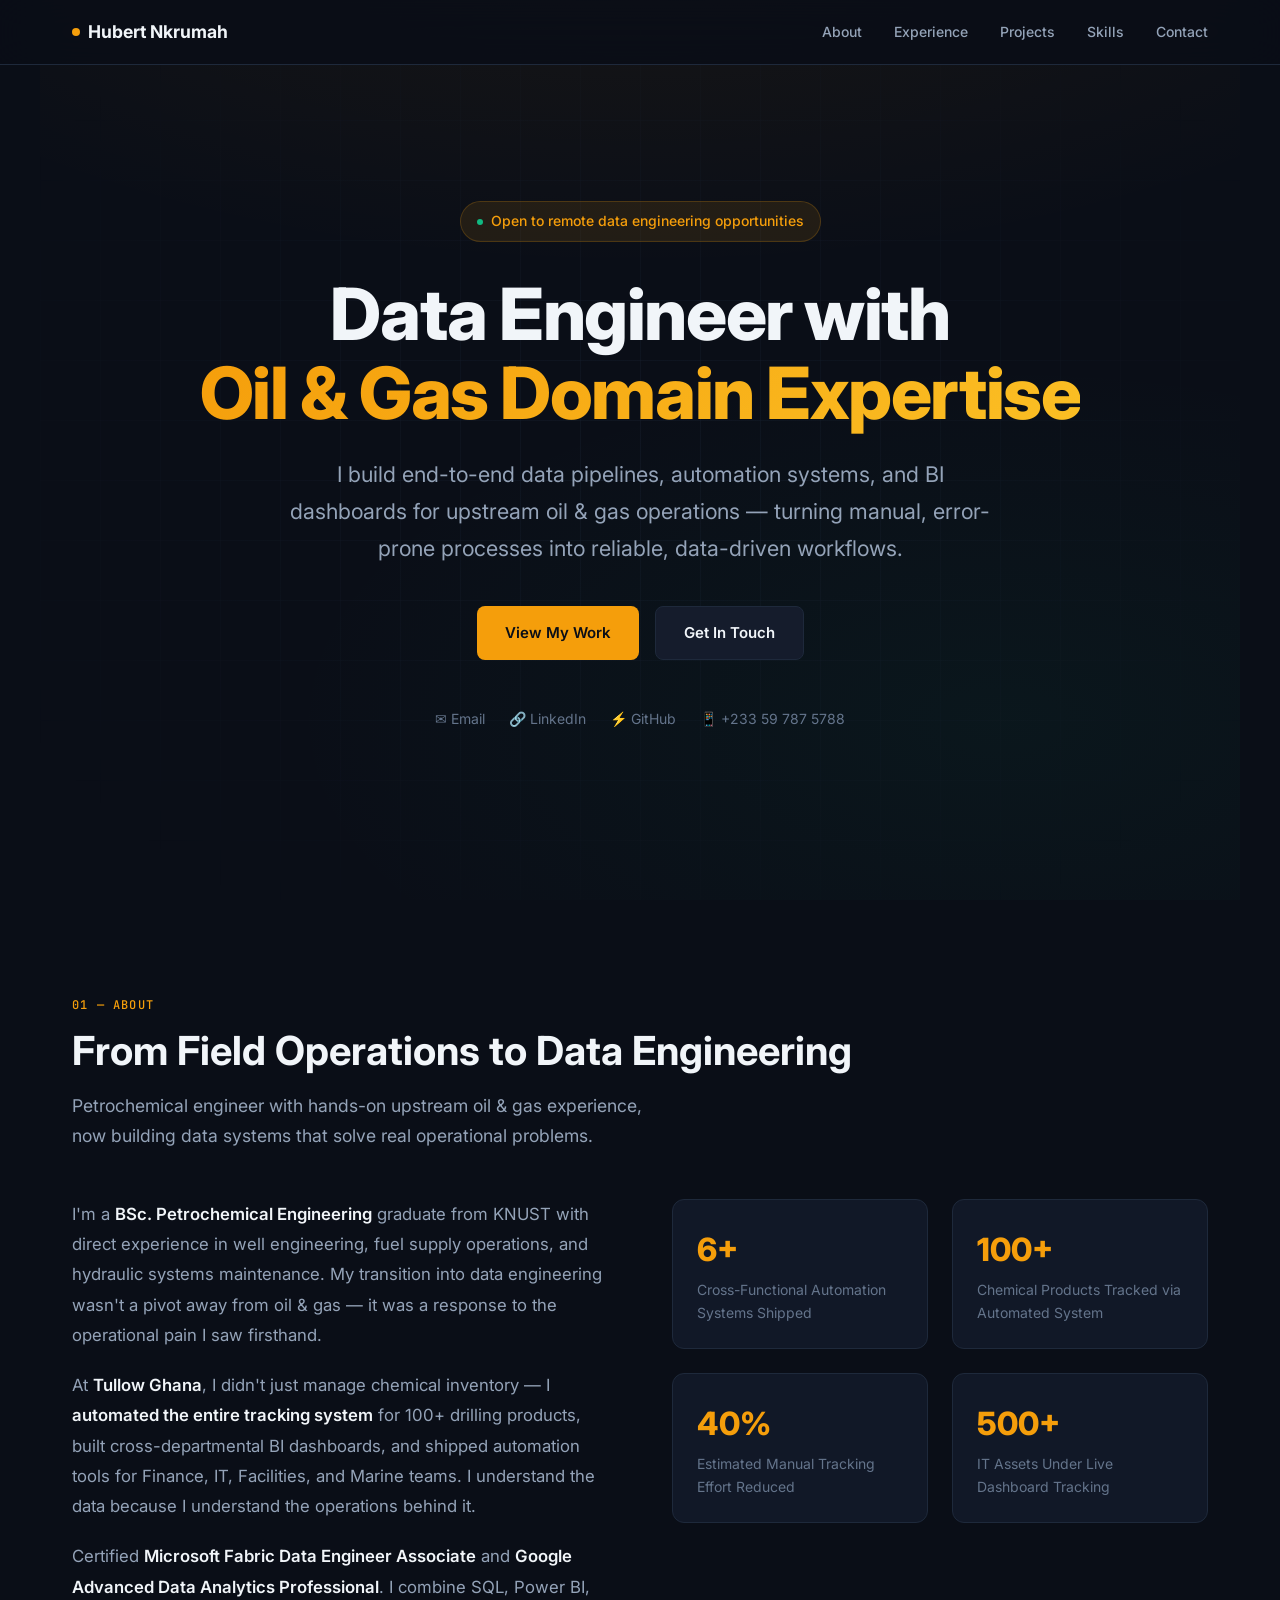
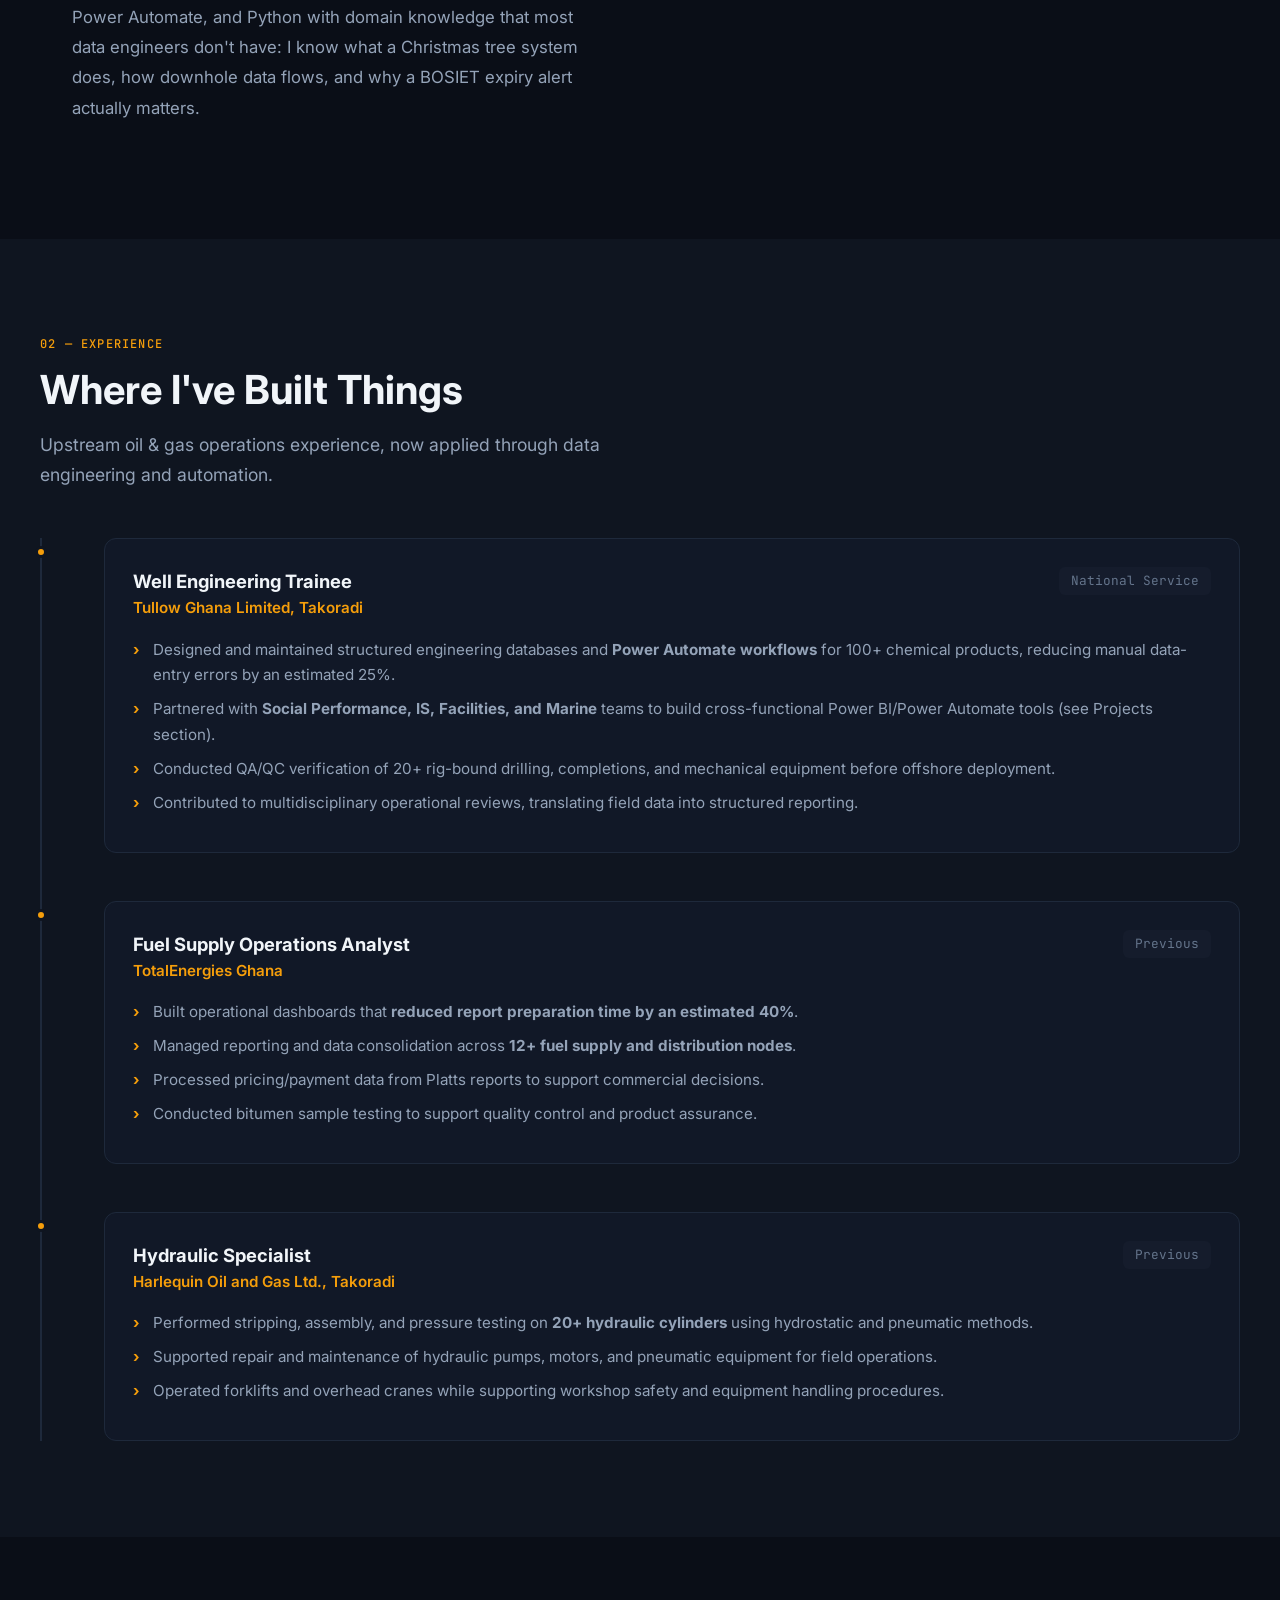
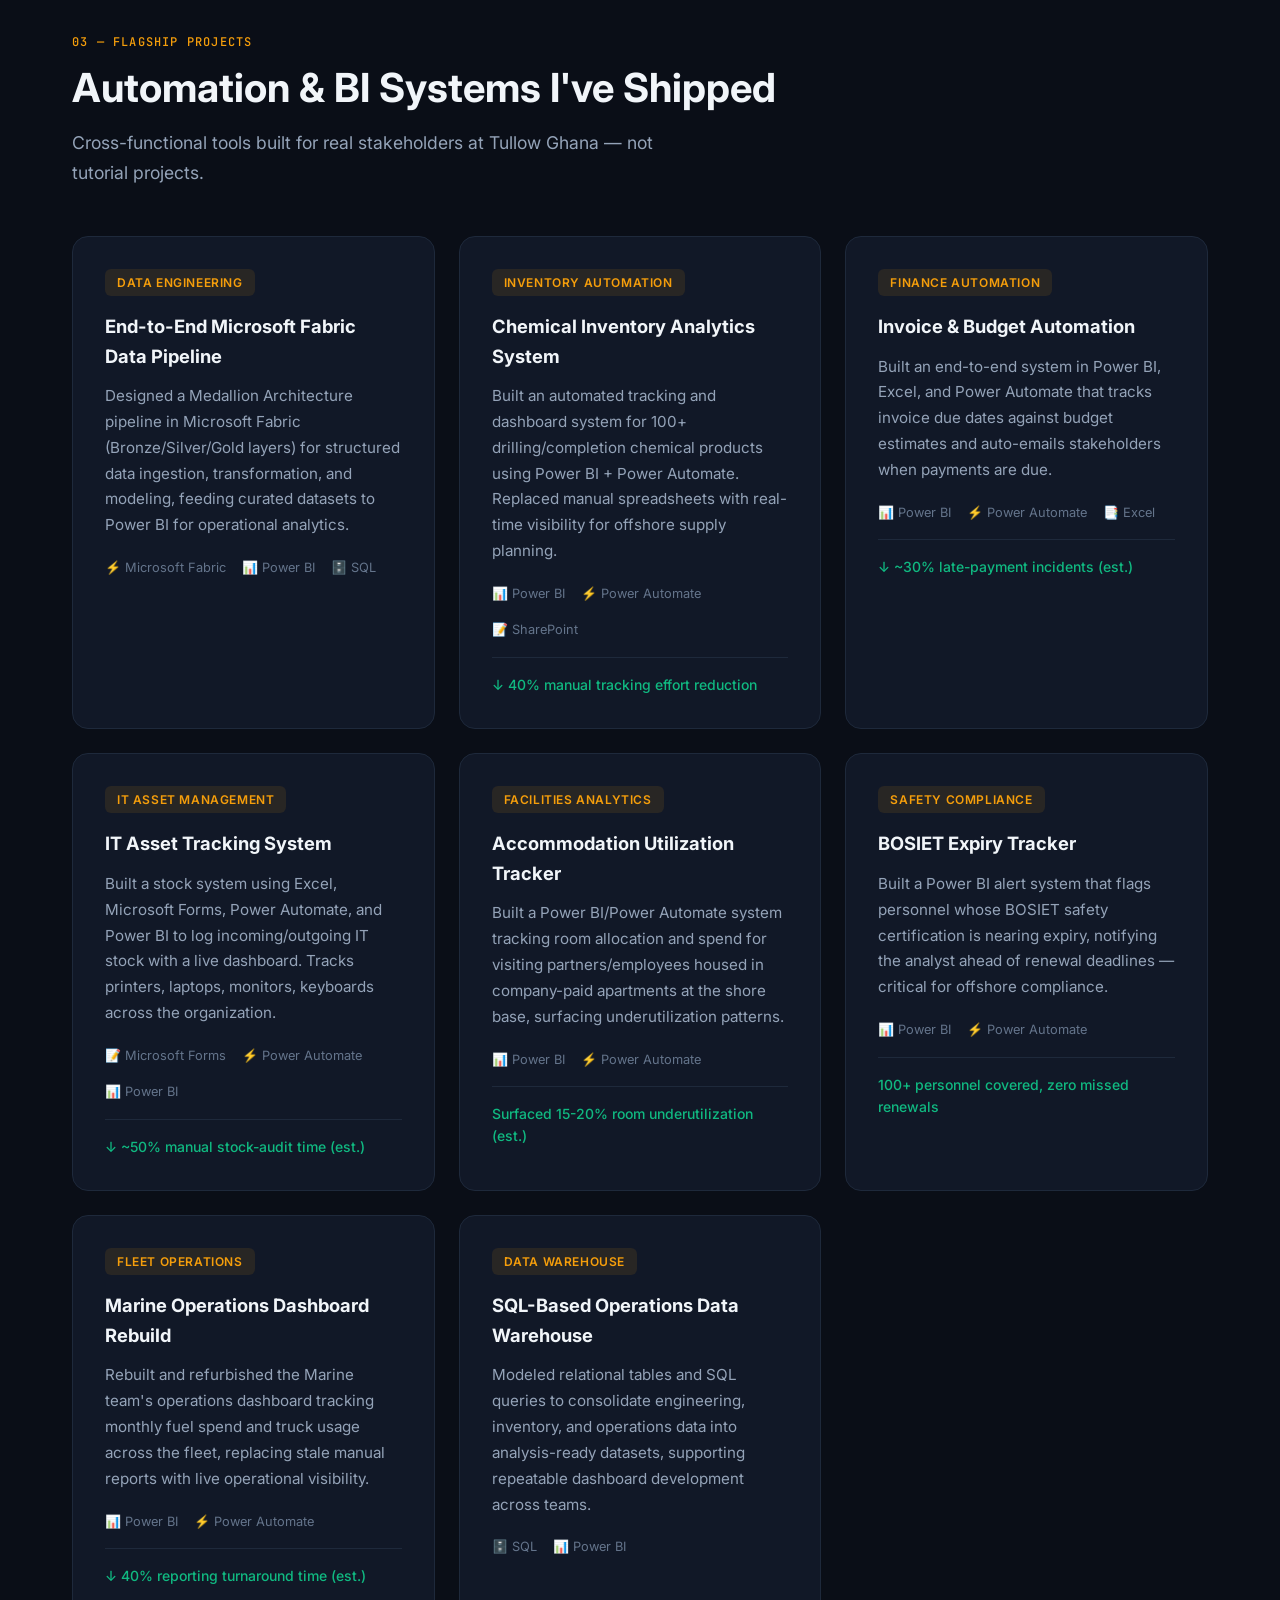
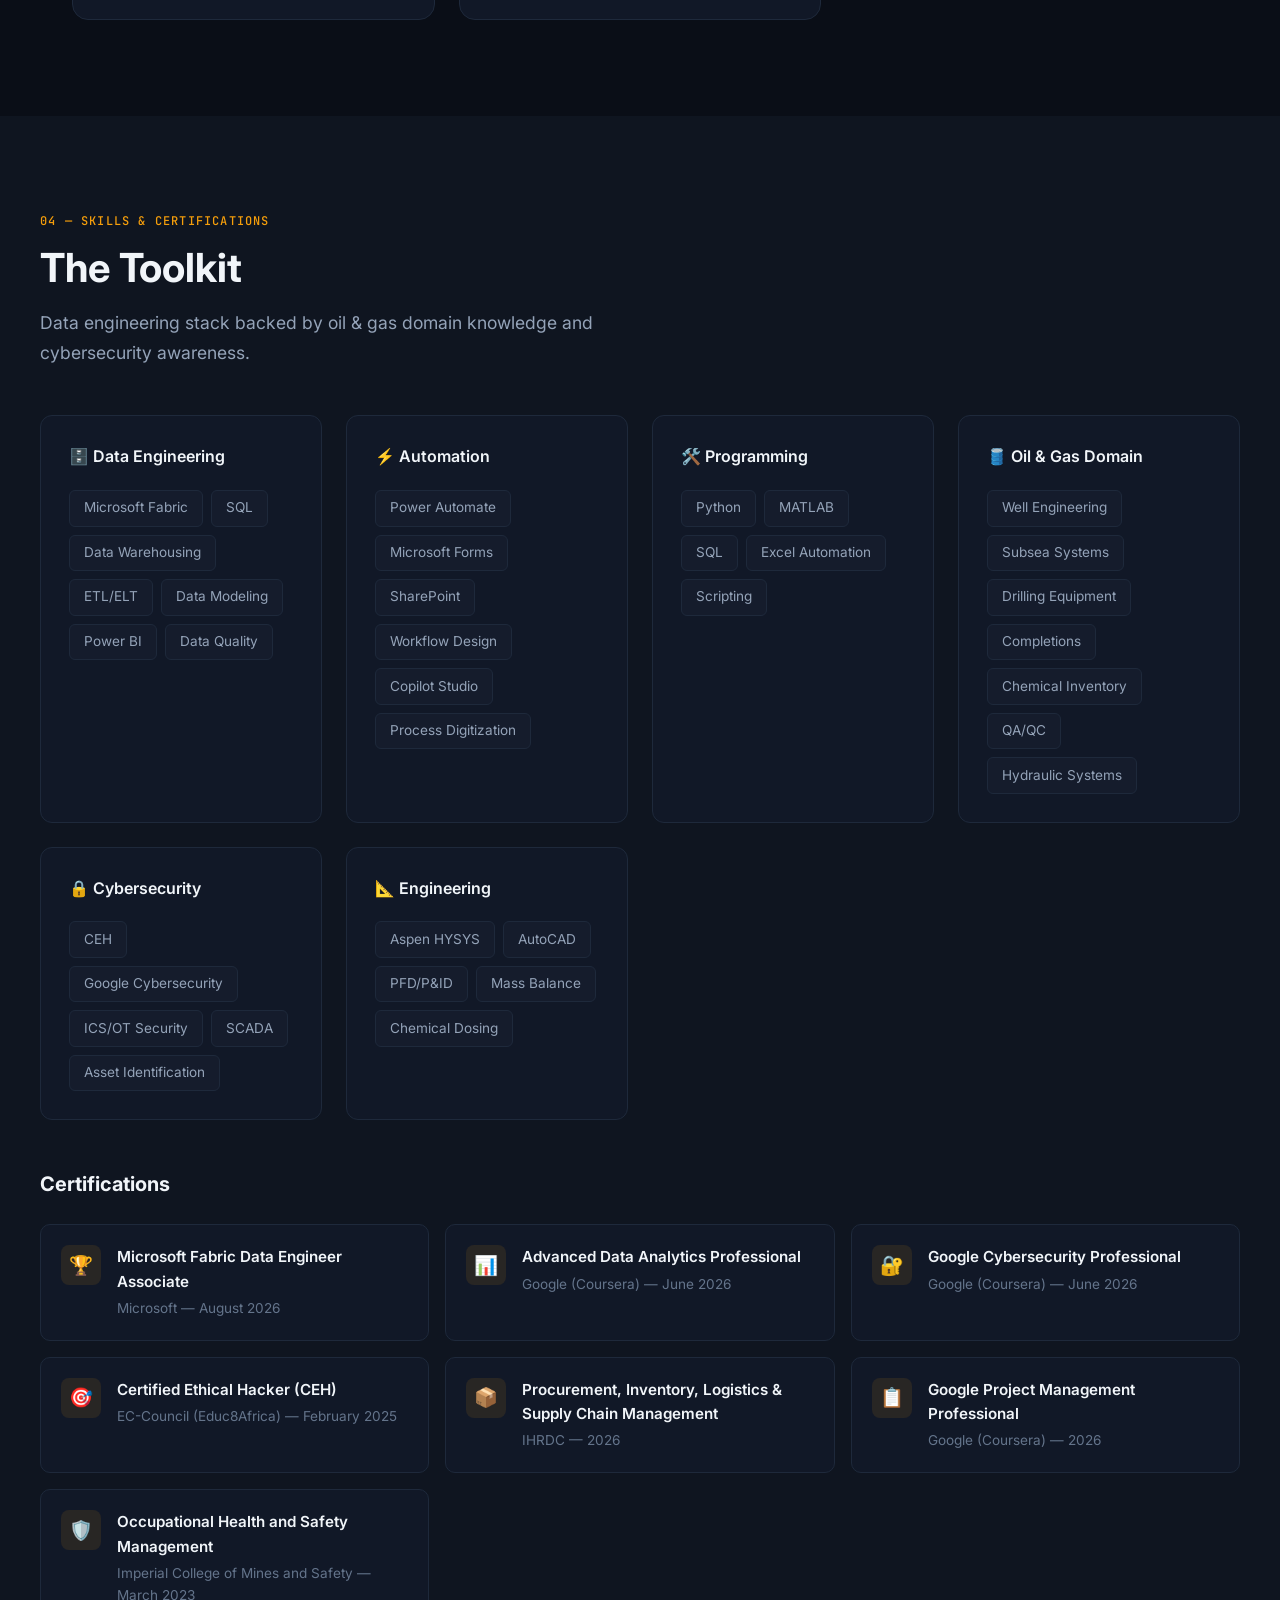
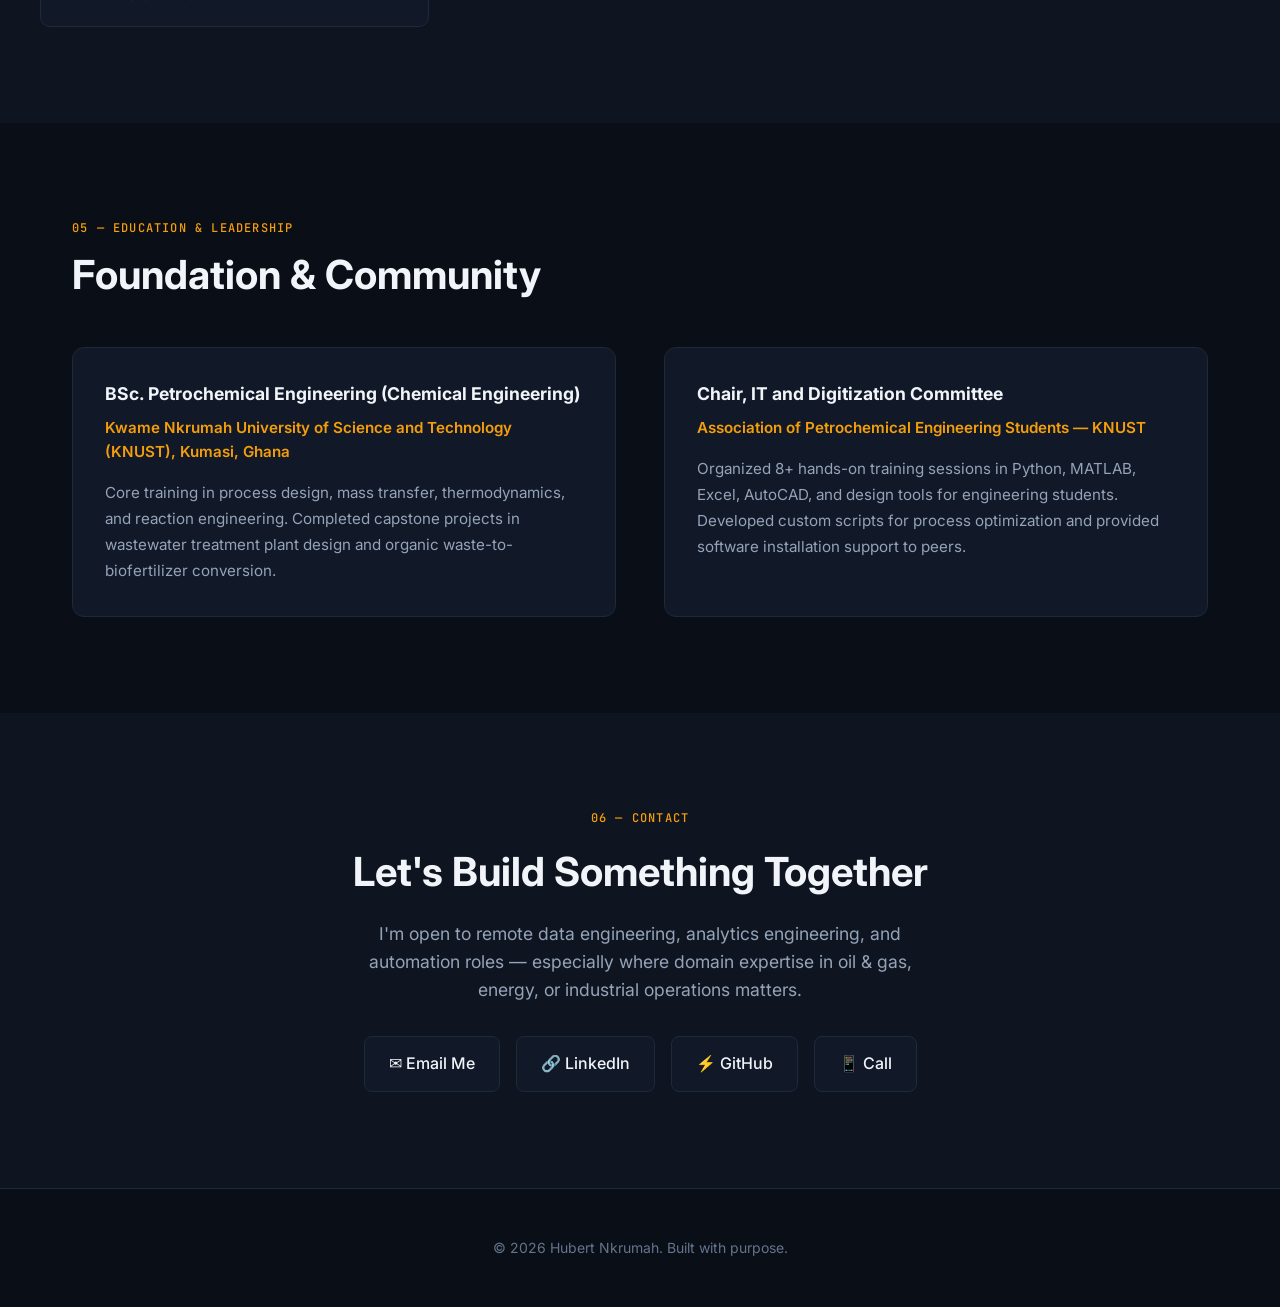
==== index.html @ e569dacf "Update print statement from 'Hello' to 'Goodbye'" ====
<!DOCTYPE html>
<html lang="en">
<head>
<meta charset="UTF-8">
<meta name="viewport" content="width=device-width, initial-scale=1.0">
<title>Hubert Nkrumah — Data Engineer | Oil & Gas Operations</title>
<meta name="description" content="Petrochemical engineer turned data engineer. Building automation, BI systems, and data pipelines for oil & gas operations.">
<link rel="preconnect" href="https://fonts.googleapis.com">
<link rel="preconnect" href="https://fonts.gstatic.com" crossorigin>
<link href="https://fonts.googleapis.com/css2?family=Inter:wght@300;400;500;600;700;800&family=JetBrains+Mono:wght@400;500&display=swap" rel="stylesheet">
<style>
:root{--bg-primary:#0a0e17;--bg-secondary:#0f1520;--bg-tertiary:#151c2c;--bg-card:#111827;--border:#1e293b;--border-hover:#334155;--text-primary:#f1f5f9;--text-secondary:#94a3b8;--text-muted:#64748b;--accent:#f59e0b;--accent-hover:#fbbf24;--accent-dim:rgba(245,158,11,0.1);--accent-glow:rgba(245,158,11,0.15);--success:#10b981;--transition:all 0.3s cubic-bezier(0.4,0,0.2,1)}
*{margin:0;padding:0;box-sizing:border-box}html{scroll-behavior:smooth}
body{font-family:'Inter',-apple-system,BlinkMacSystemFont,sans-serif;background:var(--bg-primary);color:var(--text-primary);line-height:1.6;overflow-x:hidden}
::selection{background:var(--accent);color:var(--bg-primary)}
::-webkit-scrollbar{width:8px}::-webkit-scrollbar-track{background:var(--bg-primary)}::-webkit-scrollbar-thumb{background:var(--border);border-radius:4px}
nav{position:fixed;top:0;left:0;right:0;z-index:1000;background:rgba(10,14,23,0.85);backdrop-filter:blur(20px);border-bottom:1px solid var(--border);transition:var(--transition)}
nav.scrolled{background:rgba(10,14,23,0.95)}
.nav-container{max-width:1200px;margin:0 auto;padding:0 2rem;display:flex;justify-content:space-between;align-items:center;height:64px}
.logo{font-weight:700;font-size:1.1rem;color:var(--text-primary);text-decoration:none;display:flex;align-items:center;gap:0.5rem}
.logo-dot{width:8px;height:8px;background:var(--accent);border-radius:50%;display:inline-block;animation:pulse 2s infinite}
@keyframes pulse{0%,100%{opacity:1}50%{opacity:0.5}}
.nav-links{display:flex;gap:2rem;list-style:none}
.nav-links a{color:var(--text-secondary);text-decoration:none;font-size:0.875rem;font-weight:500;transition:var(--transition);position:relative}
.nav-links a:hover{color:var(--text-primary)}
.nav-links a::after{content:'';position:absolute;bottom:-4px;left:0;width:0;height:2px;background:var(--accent);transition:var(--transition)}
.nav-links a:hover::after{width:100%}
.mobile-menu-btn{display:none;background:none;border:none;color:var(--text-primary);font-size:1.5rem;cursor:pointer}
.hero{min-height:100vh;display:flex;align-items:center;justify-content:center;position:relative;padding:6rem 2rem 4rem;overflow:hidden}
.hero-bg{position:absolute;inset:0;background:radial-gradient(ellipse 80% 50% at 50% -20%,rgba(245,158,11,0.08),transparent),radial-gradient(ellipse 60% 40% at 80% 80%,rgba(16,185,129,0.05),transparent);pointer-events:none}
.hero-grid{position:absolute;inset:0;background-image:linear-gradient(rgba(30,41,59,0.3) 1px,transparent 1px),linear-gradient(90deg,rgba(30,41,59,0.3) 1px,transparent 1px);background-size:60px 60px;mask-image:radial-gradient(ellipse 60% 60% at 50% 50%,black,transparent);pointer-events:none}
.hero-content{max-width:900px;text-align:center;position:relative;z-index:1}
.hero-badge{display:inline-flex;align-items:center;gap:0.5rem;padding:0.5rem 1rem;background:var(--accent-dim);border:1px solid rgba(245,158,11,0.2);border-radius:9999px;font-size:0.875rem;color:var(--accent);font-weight:500;margin-bottom:2rem;animation:fadeInUp 0.6s ease-out}
.hero-badge .status-dot{width:6px;height:6px;background:var(--success);border-radius:50%;animation:pulse 2s infinite}
.hero h1{font-size:clamp(2.5rem,6vw,4.5rem);font-weight:800;line-height:1.1;margin-bottom:1.5rem;letter-spacing:-0.02em;animation:fadeInUp 0.6s ease-out 0.1s both}
.hero h1 .highlight{background:linear-gradient(135deg,var(--accent),#fbbf24);-webkit-background-clip:text;-webkit-text-fill-color:transparent;background-clip:text}
.hero-subtitle{font-size:clamp(1.1rem,2.5vw,1.35rem);color:var(--text-secondary);max-width:700px;margin:0 auto 2.5rem;line-height:1.7;animation:fadeInUp 0.6s ease-out 0.2s both}
.hero-cta{display:flex;gap:1rem;justify-content:center;flex-wrap:wrap;animation:fadeInUp 0.6s ease-out 0.3s both}
.btn{display:inline-flex;align-items:center;gap:0.5rem;padding:0.875rem 1.75rem;border-radius:8px;font-weight:600;font-size:0.9375rem;text-decoration:none;transition:var(--transition);cursor:pointer;border:none}
.btn-primary{background:var(--accent);color:var(--bg-primary)}
.btn-primary:hover{background:var(--accent-hover);transform:translateY(-2px);box-shadow:0 10px 40px var(--accent-glow)}
.btn-secondary{background:var(--bg-tertiary);color:var(--text-primary);border:1px solid var(--border)}
.btn-secondary:hover{background:var(--border);border-color:var(--border-hover);transform:translateY(-2px)}
.hero-contact{display:flex;gap:1.5rem;justify-content:center;margin-top:3rem;animation:fadeInUp 0.6s ease-out 0.4s both}
.hero-contact a{color:var(--text-muted);text-decoration:none;font-size:0.875rem;display:flex;align-items:center;gap:0.4rem;transition:var(--transition)}
.hero-contact a:hover{color:var(--accent)}
section{padding:6rem 2rem;max-width:1200px;margin:0 auto}
.section-header{margin-bottom:3rem}
.section-label{font-family:'JetBrains Mono',monospace;font-size:0.75rem;font-weight:500;color:var(--accent);text-transform:uppercase;letter-spacing:0.1em;margin-bottom:0.75rem}
.section-title{font-size:clamp(1.75rem,4vw,2.5rem);font-weight:700;line-height:1.2;margin-bottom:1rem}
.section-desc{color:var(--text-secondary);font-size:1.1rem;max-width:600px;line-height:1.7}
.about-grid{display:grid;grid-template-columns:1fr 1fr;gap:4rem;align-items:start}
.about-text{color:var(--text-secondary);font-size:1.05rem;line-height:1.8}
.about-text p{margin-bottom:1.25rem}
.about-text strong{color:var(--text-primary);font-weight:600}
.about-stats{display:grid;grid-template-columns:1fr 1fr;gap:1.5rem}
.stat-card{background:var(--bg-card);border:1px solid var(--border);border-radius:12px;padding:1.5rem;transition:var(--transition)}
.stat-card:hover{border-color:var(--border-hover);transform:translateY(-4px)}
.stat-number{font-size:2rem;font-weight:800;color:var(--accent);margin-bottom:0.25rem}
.stat-label{font-size:0.875rem;color:var(--text-muted)}
.experience-section{background:var(--bg-secondary);margin:0 -2rem;padding:6rem 2rem}
.experience-section>div{max-width:1200px;margin:0 auto}
.timeline{position:relative;padding-left:2rem}
.timeline::before{content:'';position:absolute;left:0;top:0;bottom:0;width:2px;background:var(--border)}
.timeline-item{position:relative;padding-bottom:3rem;padding-left:2rem}
.timeline-item:last-child{padding-bottom:0}
.timeline-dot{position:absolute;left:-2rem;top:0.5rem;width:12px;height:12px;background:var(--accent);border-radius:50%;border:3px solid var(--bg-secondary);transform:translateX(-5px)}
.timeline-content{background:var(--bg-card);border:1px solid var(--border);border-radius:12px;padding:1.75rem;transition:var(--transition)}
.timeline-content:hover{border-color:var(--border-hover)}
.timeline-header{display:flex;justify-content:space-between;align-items:flex-start;margin-bottom:1rem;flex-wrap:wrap;gap:0.5rem}
.timeline-title{font-size:1.15rem;font-weight:700;color:var(--text-primary)}
.timeline-company{color:var(--accent);font-weight:600;font-size:0.95rem}
.timeline-date{font-family:'JetBrains Mono',monospace;font-size:0.8rem;color:var(--text-muted);background:var(--bg-tertiary);padding:0.25rem 0.75rem;border-radius:6px;white-space:nowrap}
.timeline-desc{color:var(--text-secondary);font-size:0.95rem;line-height:1.7}
.timeline-desc ul{list-style:none;padding:0}
.timeline-desc li{position:relative;padding-left:1.25rem;margin-bottom:0.5rem}
.timeline-desc li::before{content:'›';position:absolute;left:0;color:var(--accent);font-weight:700}
.projects-grid{display:grid;grid-template-columns:repeat(auto-fit,minmax(350px,1fr));gap:1.5rem}
.project-card{background:var(--bg-card);border:1px solid var(--border);border-radius:16px;padding:2rem;transition:var(--transition);position:relative;overflow:hidden}
.project-card::before{content:'';position:absolute;top:0;left:0;right:0;height:3px;background:linear-gradient(90deg,var(--accent),transparent);opacity:0;transition:var(--transition)}
.project-card:hover{border-color:var(--border-hover);transform:translateY(-4px)}
.project-card:hover::before{opacity:1}
.project-tag{display:inline-block;padding:0.25rem 0.75rem;background:var(--accent-dim);color:var(--accent);font-size:0.75rem;font-weight:600;border-radius:6px;margin-bottom:1rem;text-transform:uppercase;letter-spacing:0.05em}
.project-title{font-size:1.15rem;font-weight:700;margin-bottom:0.75rem;color:var(--text-primary)}
.project-desc{color:var(--text-secondary);font-size:0.95rem;line-height:1.7;margin-bottom:1.25rem}
.project-meta{display:flex;gap:1rem;flex-wrap:wrap}
.project-meta span{font-size:0.8rem;color:var(--text-muted);display:flex;align-items:center;gap:0.3rem}
.project-impact{margin-top:1rem;padding-top:1rem;border-top:1px solid var(--border);font-size:0.875rem;color:var(--success);font-weight:500}
.skills-section{background:var(--bg-secondary);margin:0 -2rem;padding:6rem 2rem}
.skills-section>div{max-width:1200px;margin:0 auto}
.skills-grid{display:grid;grid-template-columns:repeat(auto-fit,minmax(280px,1fr));gap:1.5rem}
.skill-category{background:var(--bg-card);border:1px solid var(--border);border-radius:12px;padding:1.75rem}
.skill-category h3{font-size:1rem;font-weight:600;margin-bottom:1.25rem;color:var(--text-primary);display:flex;align-items:center;gap:0.5rem}
.skill-list{display:flex;flex-wrap:wrap;gap:0.5rem}
.skill-tag{padding:0.4rem 0.875rem;background:var(--bg-tertiary);border:1px solid var(--border);border-radius:6px;font-size:0.85rem;color:var(--text-secondary);transition:var(--transition)}
.skill-tag:hover{border-color:var(--accent);color:var(--accent)}
.certs-grid{display:grid;grid-template-columns:repeat(auto-fit,minmax(300px,1fr));gap:1rem}
.cert-item{display:flex;align-items:flex-start;gap:1rem;padding:1.25rem;background:var(--bg-card);border:1px solid var(--border);border-radius:10px;transition:var(--transition)}
.cert-item:hover{border-color:var(--border-hover)}
.cert-icon{width:40px;height:40px;background:var(--accent-dim);border-radius:8px;display:flex;align-items:center;justify-content:center;flex-shrink:0;font-size:1.2rem}
.cert-info h4{font-size:0.95rem;font-weight:600;color:var(--text-primary);margin-bottom:0.25rem}
.cert-info p{font-size:0.85rem;color:var(--text-muted)}
.edu-leadership-grid{display:grid;grid-template-columns:1fr 1fr;gap:3rem}
.edu-card,.leadership-card{background:var(--bg-card);border:1px solid var(--border);border-radius:12px;padding:2rem}
.edu-card h3,.leadership-card h3{font-size:1.1rem;font-weight:700;margin-bottom:0.5rem;color:var(--text-primary)}
.edu-card .institution,.leadership-card .org{color:var(--accent);font-weight:600;font-size:0.95rem;margin-bottom:1rem}
.edu-card p,.leadership-card p{color:var(--text-secondary);font-size:0.95rem;line-height:1.7}
.contact-section{background:var(--bg-secondary);margin:0 -2rem;padding:6rem 2rem;text-align:center}
.contact-section>div{max-width:600px;margin:0 auto}
.contact-section h2{font-size:clamp(1.75rem,4vw,2.5rem);font-weight:700;margin-bottom:1rem}
.contact-section p{color:var(--text-secondary);margin-bottom:2rem;font-size:1.1rem}
.contact-links{display:flex;gap:1rem;justify-content:center;flex-wrap:wrap}
.contact-link{display:inline-flex;align-items:center;gap:0.5rem;padding:0.875rem 1.5rem;background:var(--bg-card);border:1px solid var(--border);border-radius:8px;color:var(--text-primary);text-decoration:none;font-weight:500;transition:var(--transition)}
.contact-link:hover{border-color:var(--accent);color:var(--accent);transform:translateY(-2px)}
footer{text-align:center;padding:3rem 2rem;color:var(--text-muted);font-size:0.875rem;border-top:1px solid var(--border)}
@keyframes fadeInUp{from{opacity:0;transform:translateY(30px)}to{opacity:1;transform:translateY(0)}}
.animate-on-scroll{opacity:0;transform:translateY(30px);transition:opacity 0.6s ease-out,transform 0.6s ease-out}
.animate-on-scroll.visible{opacity:1;transform:translateY(0)}
@media(max-width:768px){.nav-links{display:none;position:absolute;top:64px;left:0;right:0;background:var(--bg-primary);border-bottom:1px solid var(--border);flex-direction:column;padding:1rem 2rem;gap:1rem}.nav-links.active{display:flex}.mobile-menu-btn{display:block}.about-grid,.edu-leadership-grid{grid-template-columns:1fr;gap:2rem}.projects-grid{grid-template-columns:1fr}.about-stats{grid-template-columns:1fr 1fr}.hero-cta{flex-direction:column;align-items:center}.btn{width:100%;justify-content:center}.timeline{padding-left:1.5rem}.timeline-item{padding-left:1.5rem}}
@media(max-width:480px){.about-stats{grid-template-columns:1fr}}
</style>
<base target="_blank">
</head>
<body>
<nav id="navbar">
<div class="nav-container">
<a href="#" class="logo"><span class="logo-dot"></span>Hubert Nkrumah</a>
<ul class="nav-links" id="navLinks">
<li><a href="#about">About</a></li>
<li><a href="#experience">Experience</a></li>
<li><a href="#projects">Projects</a></li>
<li><a href="#skills">Skills</a></li>
<li><a href="#contact">Contact</a></li>
</ul>
<button class="mobile-menu-btn" id="mobileMenuBtn" aria-label="Toggle menu">☰</button>
</div>
</nav>

<section class="hero">
<div class="hero-bg"></div>
<div class="hero-grid"></div>
<div class="hero-content">
<div class="hero-badge"><span class="status-dot"></span>Open to remote data engineering opportunities</div>
<h1>Data Engineer with<br><span class="highlight">Oil & Gas Domain Expertise</span></h1>
<p class="hero-subtitle">I build end-to-end data pipelines, automation systems, and BI dashboards for upstream oil & gas operations — turning manual, error-prone processes into reliable, data-driven workflows.</p>
<div class="hero-cta">
<a href="#projects" class="btn btn-primary">View My Work</a>
<a href="#contact" class="btn btn-secondary">Get In Touch</a>
</div>
<div class="hero-contact">
<a href="mailto:Hubertlewellyn77@gmail.com">✉ Email</a>
<a href="https://www.linkedin.com/in/hubert-l-nkrumah" target="_blank">🔗 LinkedIn</a>
<a href="https://github.com/Demigod-88" target="_blank">⚡ GitHub</a>
<a href="tel:+233597875788">📱 +233 59 787 5788</a>
</div>
</div>
</section>

<section id="about">
<div class="section-header animate-on-scroll">
<div class="section-label">01 — About</div>
<h2 class="section-title">From Field Operations to Data Engineering</h2>
<p class="section-desc">Petrochemical engineer with hands-on upstream oil & gas experience, now building data systems that solve real operational problems.</p>
</div>
<div class="about-grid">
<div class="about-text animate-on-scroll">
<p>I'm a <strong>BSc. Petrochemical Engineering</strong> graduate from KNUST with direct experience in well engineering, fuel supply operations, and hydraulic systems maintenance. My transition into data engineering wasn't a pivot away from oil & gas — it was a response to the operational pain I saw firsthand.</p>
<p>At <strong>Tullow Ghana</strong>, I didn't just manage chemical inventory — I <strong>automated the entire tracking system</strong> for 100+ drilling products, built cross-departmental BI dashboards, and shipped automation tools for Finance, IT, Facilities, and Marine teams. I understand the data because I understand the operations behind it.</p>
<p>Certified <strong>Microsoft Fabric Data Engineer Associate</strong> and <strong>Google Advanced Data Analytics Professional</strong>. I combine SQL, Power BI, Power Automate, and Python with domain knowledge that most data engineers don't have: I know what a Christmas tree system does, how downhole data flows, and why a BOSIET expiry alert actually matters.</p>
</div>
<div class="about-stats animate-on-scroll">
<div class="stat-card"><div class="stat-number">6+</div><div class="stat-label">Cross-Functional Automation Systems Shipped</div></div>
<div class="stat-card"><div class="stat-number">100+</div><div class="stat-label">Chemical Products Tracked via Automated System</div></div>
<div class="stat-card"><div class="stat-number">40%</div><div class="stat-label">Estimated Manual Tracking Effort Reduced</div></div>
<div class="stat-card"><div class="stat-number">500+</div><div class="stat-label">IT Assets Under Live Dashboard Tracking</div></div>
</div>
</div>
</section>

<div class="experience-section">
<div id="experience">
<div class="section-header animate-on-scroll">
<div class="section-label">02 — Experience</div>
<h2 class="section-title">Where I've Built Things</h2>
<p class="section-desc">Upstream oil & gas operations experience, now applied through data engineering and automation.</p>
</div>
<div class="timeline">
<div class="timeline-item animate-on-scroll">
<div class="timeline-dot"></div>
<div class="timeline-content">
<div class="timeline-header">
<div><div class="timeline-title">Well Engineering Trainee</div><div class="timeline-company">Tullow Ghana Limited, Takoradi</div></div>
<span class="timeline-date">National Service</span>
</div>
<div class="timeline-desc">
<ul>
<li>Designed and maintained structured engineering databases and <strong>Power Automate workflows</strong> for 100+ chemical products, reducing manual data-entry errors by an estimated 25%.</li>
<li>Partnered with <strong>Social Performance, IS, Facilities, and Marine</strong> teams to build cross-functional Power BI/Power Automate tools (see Projects section).</li>
<li>Conducted QA/QC verification of 20+ rig-bound drilling, completions, and mechanical equipment before offshore deployment.</li>
<li>Contributed to multidisciplinary operational reviews, translating field data into structured reporting.</li>
</ul>
</div>
</div>
</div>
<div class="timeline-item animate-on-scroll">
<div class="timeline-dot"></div>
<div class="timeline-content">
<div class="timeline-header">
<div><div class="timeline-title">Fuel Supply Operations Analyst</div><div class="timeline-company">TotalEnergies Ghana</div></div>
<span class="timeline-date">Previous</span>
</div>
<div class="timeline-desc">
<ul>
<li>Built operational dashboards that <strong>reduced report preparation time by an estimated 40%</strong>.</li>
<li>Managed reporting and data consolidation across <strong>12+ fuel supply and distribution nodes</strong>.</li>
<li>Processed pricing/payment data from Platts reports to support commercial decisions.</li>
<li>Conducted bitumen sample testing to support quality control and product assurance.</li>
</ul>
</div>
</div>
</div>
<div class="timeline-item animate-on-scroll">
<div class="timeline-dot"></div>
<div class="timeline-content">
<div class="timeline-header">
<div><div class="timeline-title">Hydraulic Specialist</div><div class="timeline-company">Harlequin Oil and Gas Ltd., Takoradi</div></div>
<span class="timeline-date">Previous</span>
</div>
<div class="timeline-desc">
<ul>
<li>Performed stripping, assembly, and pressure testing on <strong>20+ hydraulic cylinders</strong> using hydrostatic and pneumatic methods.</li>
<li>Supported repair and maintenance of hydraulic pumps, motors, and pneumatic equipment for field operations.</li>
<li>Operated forklifts and overhead cranes while supporting workshop safety and equipment handling procedures.</li>
</ul>
</div>
</div>
</div>
</div>
</div>
</div>

<section id="projects">
<div class="section-header animate-on-scroll">
<div class="section-label">03 — Flagship Projects</div>
<h2 class="section-title">Automation & BI Systems I've Shipped</h2>
<p class="section-desc">Cross-functional tools built for real stakeholders at Tullow Ghana — not tutorial projects.</p>
</div>
<div class="projects-grid">
<div class="project-card animate-on-scroll">
<span class="project-tag">Data Engineering</span>
<h3 class="project-title">End-to-End Microsoft Fabric Data Pipeline</h3>
<p class="project-desc">Designed a Medallion Architecture pipeline in Microsoft Fabric (Bronze/Silver/Gold layers) for structured data ingestion, transformation, and modeling, feeding curated datasets to Power BI for operational analytics.</p>
<div class="project-meta"><span>⚡ Microsoft Fabric</span><span>📊 Power BI</span><span>🗄️ SQL</span></div>
</div>
<div class="project-card animate-on-scroll">
<span class="project-tag">Inventory Automation</span>
<h3 class="project-title">Chemical Inventory Analytics System</h3>
<p class="project-desc">Built an automated tracking and dashboard system for 100+ drilling/completion chemical products using Power BI + Power Automate. Replaced manual spreadsheets with real-time visibility for offshore supply planning.</p>
<div class="project-meta"><span>📊 Power BI</span><span>⚡ Power Automate</span><span>📝 SharePoint</span></div>
<div class="project-impact">↓ 40% manual tracking effort reduction</div>
</div>
<div class="project-card animate-on-scroll">
<span class="project-tag">Finance Automation</span>
<h3 class="project-title">Invoice & Budget Automation</h3>
<p class="project-desc">Built an end-to-end system in Power BI, Excel, and Power Automate that tracks invoice due dates against budget estimates and auto-emails stakeholders when payments are due.</p>
<div class="project-meta"><span>📊 Power BI</span><span>⚡ Power Automate</span><span>📑 Excel</span></div>
<div class="project-impact">↓ ~30% late-payment incidents (est.)</div>
</div>
<div class="project-card animate-on-scroll">
<span class="project-tag">IT Asset Management</span>
<h3 class="project-title">IT Asset Tracking System</h3>
<p class="project-desc">Built a stock system using Excel, Microsoft Forms, Power Automate, and Power BI to log incoming/outgoing IT stock with a live dashboard. Tracks printers, laptops, monitors, keyboards across the organization.</p>
<div class="project-meta"><span>📝 Microsoft Forms</span><span>⚡ Power Automate</span><span>📊 Power BI</span></div>
<div class="project-impact">↓ ~50% manual stock-audit time (est.)</div>
</div>
<div class="project-card animate-on-scroll">
<span class="project-tag">Facilities Analytics</span>
<h3 class="project-title">Accommodation Utilization Tracker</h3>
<p class="project-desc">Built a Power BI/Power Automate system tracking room allocation and spend for visiting partners/employees housed in company-paid apartments at the shore base, surfacing underutilization patterns.</p>
<div class="project-meta"><span>📊 Power BI</span><span>⚡ Power Automate</span></div>
<div class="project-impact">Surfaced 15-20% room underutilization (est.)</div>
</div>
<div class="project-card animate-on-scroll">
<span class="project-tag">Safety Compliance</span>
<h3 class="project-title">BOSIET Expiry Tracker</h3>
<p class="project-desc">Built a Power BI alert system that flags personnel whose BOSIET safety certification is nearing expiry, notifying the analyst ahead of renewal deadlines — critical for offshore compliance.</p>
<div class="project-meta"><span>📊 Power BI</span><span>⚡ Power Automate</span></div>
<div class="project-impact">100+ personnel covered, zero missed renewals</div>
</div>
<div class="project-card animate-on-scroll">
<span class="project-tag">Fleet Operations</span>
<h3 class="project-title">Marine Operations Dashboard Rebuild</h3>
<p class="project-desc">Rebuilt and refurbished the Marine team's operations dashboard tracking monthly fuel spend and truck usage across the fleet, replacing stale manual reports with live operational visibility.</p>
<div class="project-meta"><span>📊 Power BI</span><span>⚡ Power Automate</span></div>
<div class="project-impact">↓ 40% reporting turnaround time (est.)</div>
</div>
<div class="project-card animate-on-scroll">
<span class="project-tag">Data Warehouse</span>
<h3 class="project-title">SQL-Based Operations Data Warehouse</h3>
<p class="project-desc">Modeled relational tables and SQL queries to consolidate engineering, inventory, and operations data into analysis-ready datasets, supporting repeatable dashboard development across teams.</p>
<div class="project-meta"><span>🗄️ SQL</span><span>📊 Power BI</span></div>
</div>
</div>
</section>

<div class="skills-section">
<div id="skills">
<div class="section-header animate-on-scroll">
<div class="section-label">04 — Skills & Certifications</div>
<h2 class="section-title">The Toolkit</h2>
<p class="section-desc">Data engineering stack backed by oil & gas domain knowledge and cybersecurity awareness.</p>
</div>
<div class="skills-grid animate-on-scroll">
<div class="skill-category">
<h3>🗄️ Data Engineering</h3>
<div class="skill-list">
<span class="skill-tag">Microsoft Fabric</span><span class="skill-tag">SQL</span><span class="skill-tag">Data Warehousing</span>
<span class="skill-tag">ETL/ELT</span><span class="skill-tag">Data Modeling</span><span class="skill-tag">Power BI</span><span class="skill-tag">Data Quality</span>
</div>
</div>
<div class="skill-category">
<h3>⚡ Automation</h3>
<div class="skill-list">
<span class="skill-tag">Power Automate</span><span class="skill-tag">Microsoft Forms</span><span class="skill-tag">SharePoint</span>
<span class="skill-tag">Workflow Design</span><span class="skill-tag">Copilot Studio</span><span class="skill-tag">Process Digitization</span>
</div>
</div>
<div class="skill-category">
<h3>🛠️ Programming</h3>
<div class="skill-list">
<span class="skill-tag">Python</span><span class="skill-tag">MATLAB</span><span class="skill-tag">SQL</span>
<span class="skill-tag">Excel Automation</span><span class="skill-tag">Scripting</span>
</div>
</div>
<div class="skill-category">
<h3>🛢️ Oil & Gas Domain</h3>
<div class="skill-list">
<span class="skill-tag">Well Engineering</span><span class="skill-tag">Subsea Systems</span><span class="skill-tag">Drilling Equipment</span>
<span class="skill-tag">Completions</span><span class="skill-tag">Chemical Inventory</span><span class="skill-tag">QA/QC</span><span class="skill-tag">Hydraulic Systems</span>
</div>
</div>
<div class="skill-category">
<h3>🔒 Cybersecurity</h3>
<div class="skill-list">
<span class="skill-tag">CEH</span><span class="skill-tag">Google Cybersecurity</span><span class="skill-tag">ICS/OT Security</span>
<span class="skill-tag">SCADA</span><span class="skill-tag">Asset Identification</span>
</div>
</div>
<div class="skill-category">
<h3>📐 Engineering</h3>
<div class="skill-list">
<span class="skill-tag">Aspen HYSYS</span><span class="skill-tag">AutoCAD</span><span class="skill-tag">PFD/P&ID</span>
<span class="skill-tag">Mass Balance</span><span class="skill-tag">Chemical Dosing</span>
</div>
</div>
</div>
<div style="margin-top:3rem">
<div class="section-header animate-on-scroll" style="margin-bottom:1.5rem">
<h3 style="font-size:1.25rem;font-weight:700">Certifications</h3>
</div>
<div class="certs-grid animate-on-scroll">
<div class="cert-item"><div class="cert-icon">🏆</div><div class="cert-info"><h4>Microsoft Fabric Data Engineer Associate</h4><p>Microsoft — August 2026</p></div></div>
<div class="cert-item"><div class="cert-icon">📊</div><div class="cert-info"><h4>Advanced Data Analytics Professional</h4><p>Google (Coursera) — June 2026</p></div></div>
<div class="cert-item"><div class="cert-icon">🔐</div><div class="cert-info"><h4>Google Cybersecurity Professional</h4><p>Google (Coursera) — June 2026</p></div></div>
<div class="cert-item"><div class="cert-icon">🎯</div><div class="cert-info"><h4>Certified Ethical Hacker (CEH)</h4><p>EC-Council (Educ8Africa) — February 2025</p></div></div>
<div class="cert-item"><div class="cert-icon">📦</div><div class="cert-info"><h4>Procurement, Inventory, Logistics & Supply Chain Management</h4><p>IHRDC — 2026</p></div></div>
<div class="cert-item"><div class="cert-icon">📋</div><div class="cert-info"><h4>Google Project Management Professional</h4><p>Google (Coursera) — 2026</p></div></div>
<div class="cert-item"><div class="cert-icon">🛡️</div><div class="cert-info"><h4>Occupational Health and Safety Management</h4><p>Imperial College of Mines and Safety — March 2023</p></div></div>
</div>
</div>
</div>
</div>

<section>
<div class="section-header animate-on-scroll">
<div class="section-label">05 — Education & Leadership</div>
<h2 class="section-title">Foundation & Community</h2>
</div>
<div class="edu-leadership-grid">
<div class="edu-card animate-on-scroll">
<h3>BSc. Petrochemical Engineering (Chemical Engineering)</h3>
<div class="institution">Kwame Nkrumah University of Science and Technology (KNUST), Kumasi, Ghana</div>
<p>Core training in process design, mass transfer, thermodynamics, and reaction engineering. Completed capstone projects in wastewater treatment plant design and organic waste-to-biofertilizer conversion.</p>
</div>
<div class="leadership-card animate-on-scroll">
<h3>Chair, IT and Digitization Committee</h3>
<div class="org">Association of Petrochemical Engineering Students — KNUST</div>
<p>Organized 8+ hands-on training sessions in Python, MATLAB, Excel, AutoCAD, and design tools for engineering students. Developed custom scripts for process optimization and provided software installation support to peers.</p>
</div>
</div>
</section>

<div class="contact-section" id="contact">
<div>
<div class="section-label">06 — Contact</div>
<h2>Let's Build Something Together</h2>
<p>I'm open to remote data engineering, analytics engineering, and automation roles — especially where domain expertise in oil & gas, energy, or industrial operations matters.</p>
<div class="contact-links">
<a href="mailto:Hubertlewellyn77@gmail.com" class="contact-link">✉ Email Me</a>
<a href="https://www.linkedin.com/in/hubert-l-nkrumah" target="_blank" class="contact-link">🔗 LinkedIn</a>
<a href="https://github.com/Demigod-88" target="_blank" class="contact-link">⚡ GitHub</a>
<a href="tel:+233597875788" class="contact-link">📱 Call</a>
</div>
</div>
</div>

<footer><p>© 2026 Hubert Nkrumah. Built with purpose.</p></footer>

<script>
const mobileMenuBtn=document.getElementById('mobileMenuBtn');
const navLinks=document.getElementById('navLinks');
mobileMenuBtn.addEventListener('click',()=>{navLinks.classList.toggle('active');mobileMenuBtn.textContent=navLinks.classList.contains('active')?'✕':'☰';});
document.querySelectorAll('.nav-links a').forEach(link=>{link.addEventListener('click',()=>{navLinks.classList.remove('active');mobileMenuBtn.textContent='☰';});});
const navbar=document.getElementById('navbar');
window.addEventListener('scroll',()=>{navbar.classList.toggle('scrolled',window.scrollY>50);});
const observer=new IntersectionObserver((entries)=>{entries.forEach(entry=>{if(entry.isIntersecting)entry.target.classList.add('visible');});},{threshold:0.1});
document.querySelectorAll('.animate-on-scroll').forEach(el=>observer.observe(el));
document.querySelectorAll('a[href^="#"]').forEach(anchor=>{anchor.addEventListener('click',function(e){e.preventDefault();const target=document.querySelector(this.getAttribute('href'));if(target)target.scrollIntoView({behavior:'smooth',block:'start'});});});
</script>
</body>
</html>
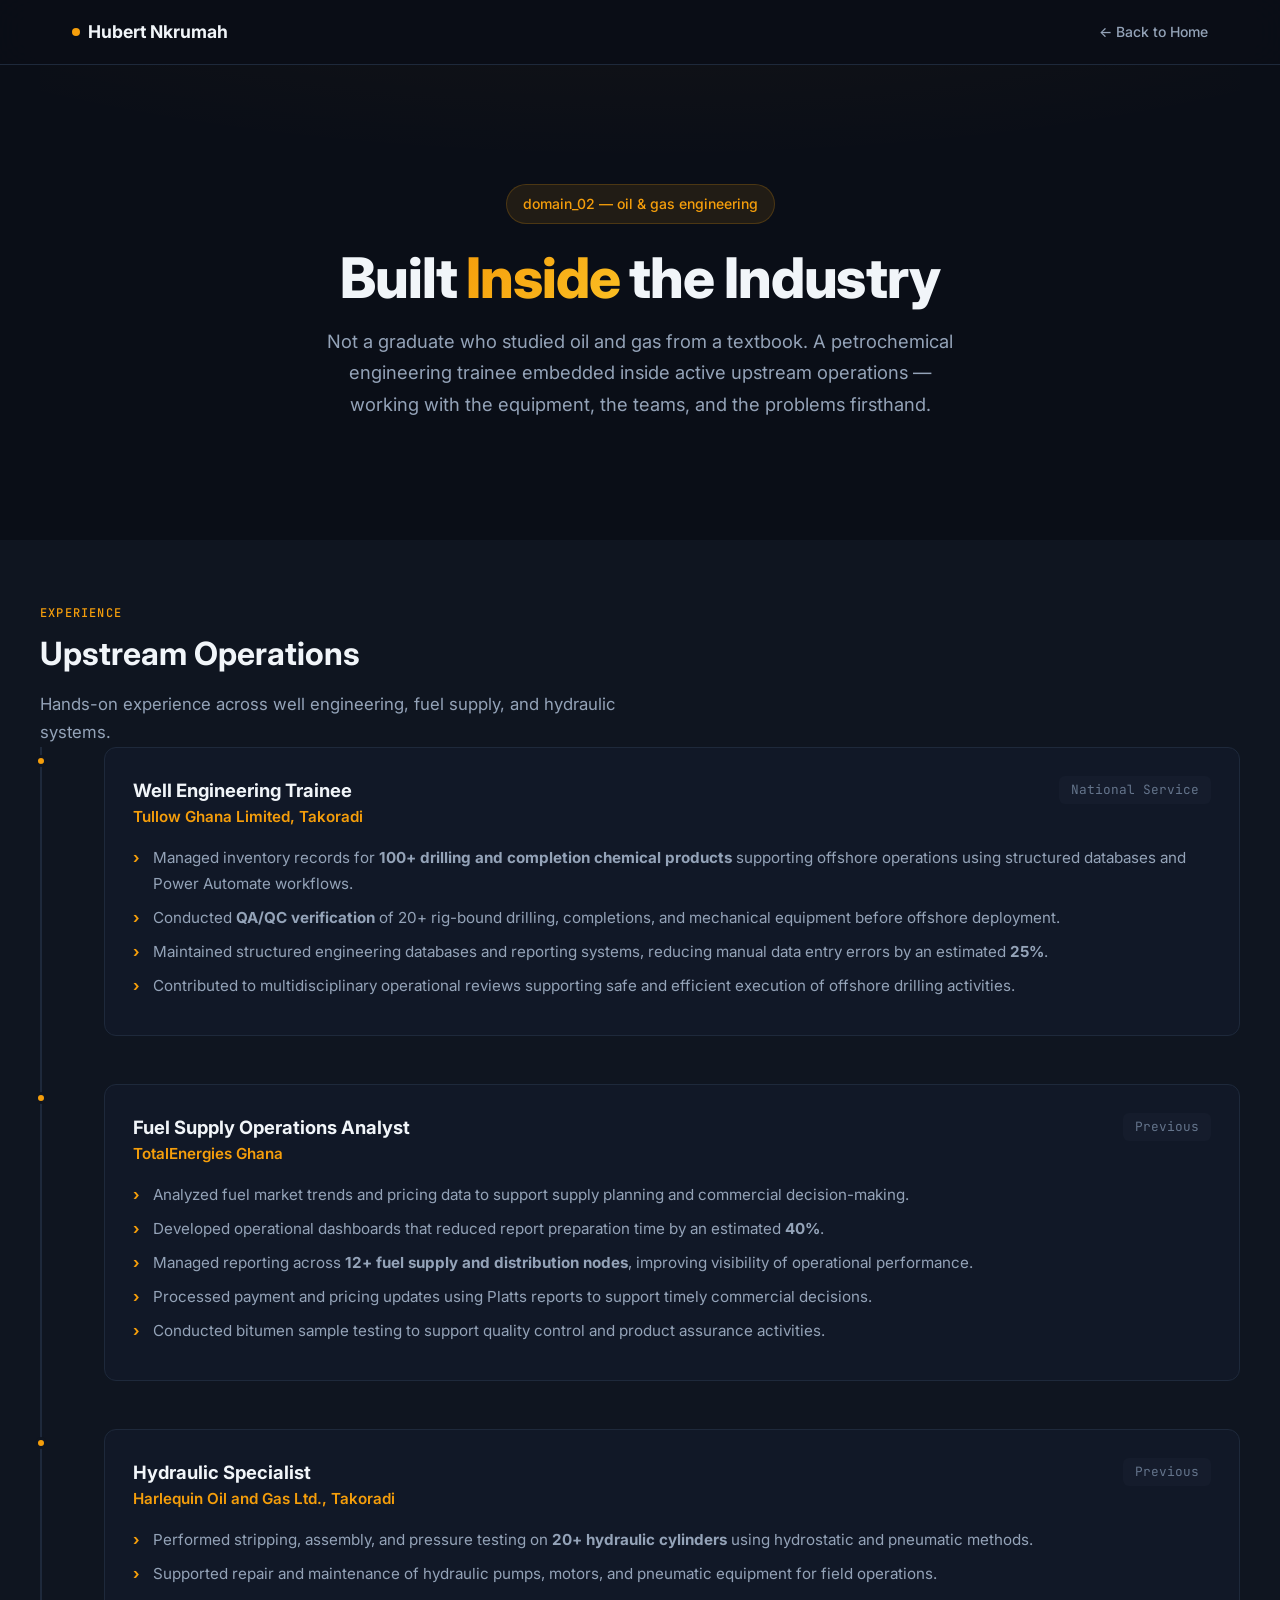
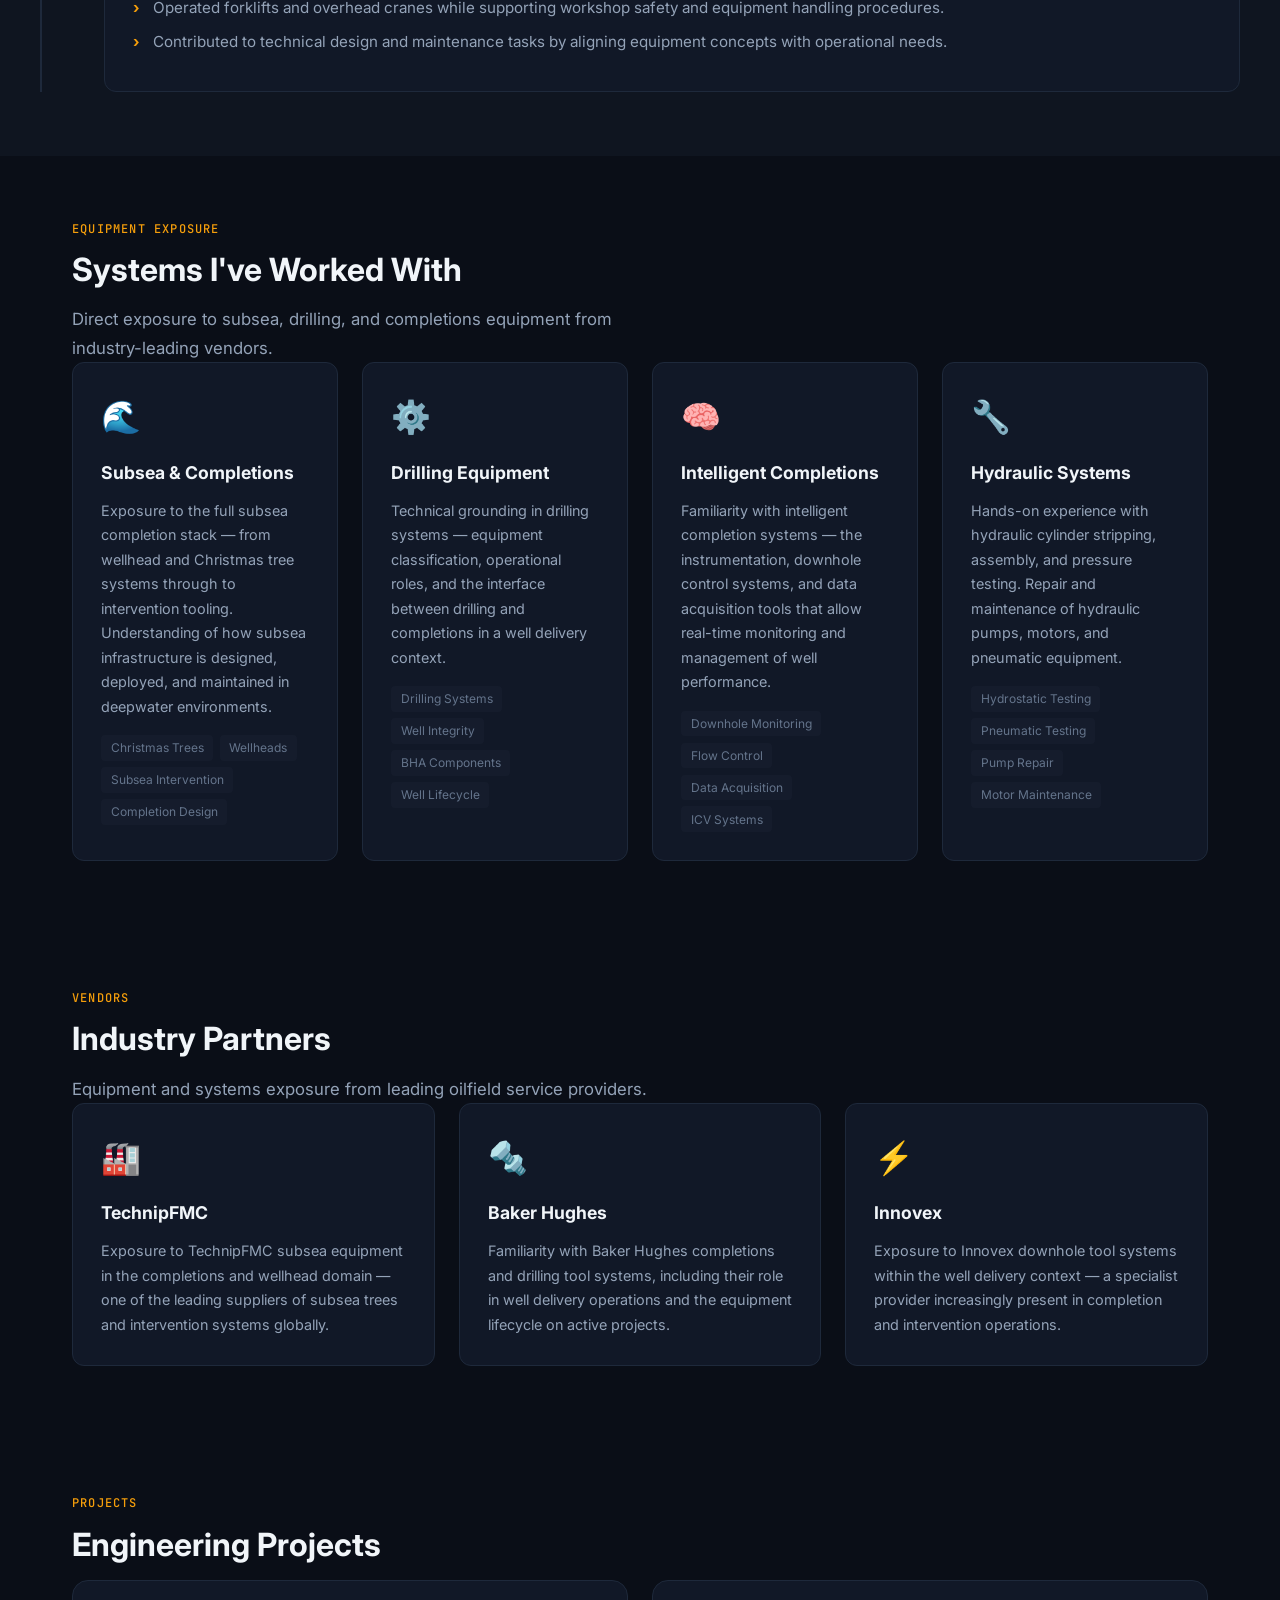
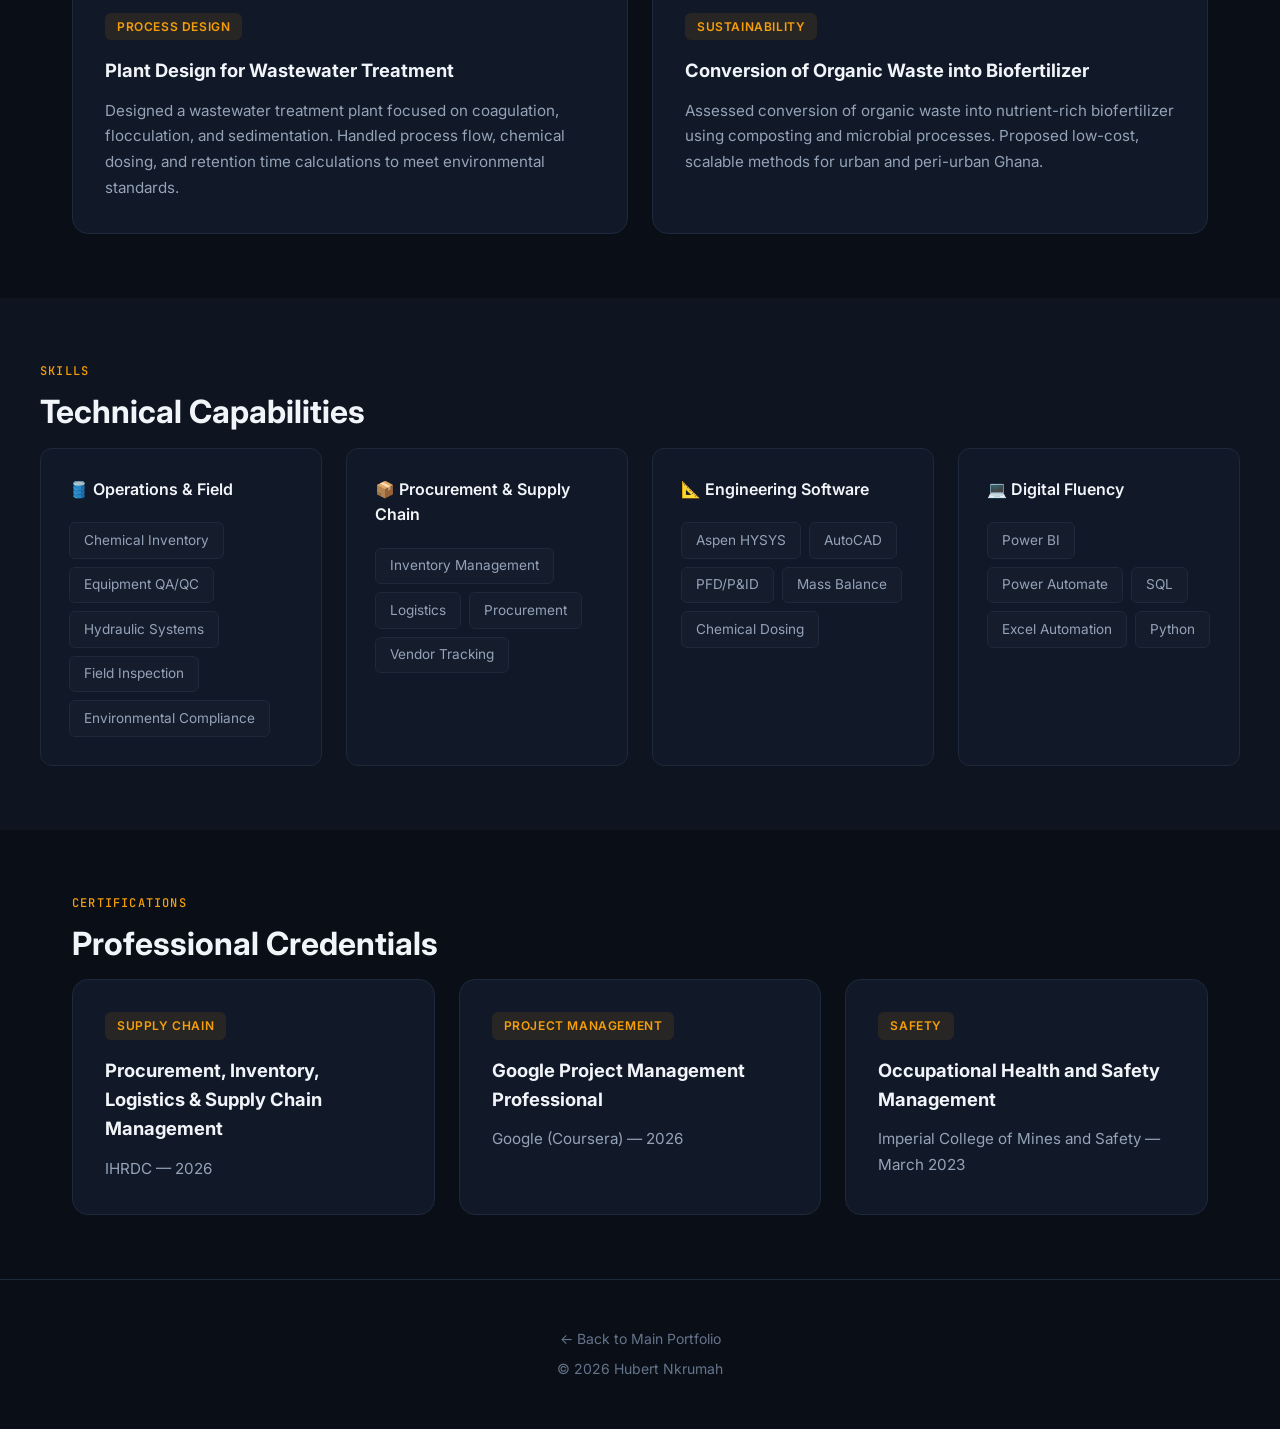
==== commit 1b0b8507: "Update fmt.Println to print 'Goodbye World'" ====
--- a/index.html
+++ b/index.html
@@ -3,62 +3,29 @@
 <head>
 <meta charset="UTF-8">
 <meta name="viewport" content="width=device-width, initial-scale=1.0">
-<title>Hubert Nkrumah — Data Engineer | Oil & Gas Operations</title>
-<meta name="description" content="Petrochemical engineer turned data engineer. Building automation, BI systems, and data pipelines for oil & gas operations.">
-<link rel="preconnect" href="https://fonts.googleapis.com">
-<link rel="preconnect" href="https://fonts.gstatic.com" crossorigin>
+<title>Oil & Gas Engineering — Hubert Nkrumah</title>
 <link href="https://fonts.googleapis.com/css2?family=Inter:wght@300;400;500;600;700;800&family=JetBrains+Mono:wght@400;500&display=swap" rel="stylesheet">
 <style>
-:root{--bg-primary:#0a0e17;--bg-secondary:#0f1520;--bg-tertiary:#151c2c;--bg-card:#111827;--border:#1e293b;--border-hover:#334155;--text-primary:#f1f5f9;--text-secondary:#94a3b8;--text-muted:#64748b;--accent:#f59e0b;--accent-hover:#fbbf24;--accent-dim:rgba(245,158,11,0.1);--accent-glow:rgba(245,158,11,0.15);--success:#10b981;--transition:all 0.3s cubic-bezier(0.4,0,0.2,1)}
-*{margin:0;padding:0;box-sizing:border-box}html{scroll-behavior:smooth}
-body{font-family:'Inter',-apple-system,BlinkMacSystemFont,sans-serif;background:var(--bg-primary);color:var(--text-primary);line-height:1.6;overflow-x:hidden}
+:root{--bg-primary:#0a0e17;--bg-secondary:#0f1520;--bg-tertiary:#151c2c;--bg-card:#111827;--border:#1e293b;--border-hover:#334155;--text-primary:#f1f5f9;--text-secondary:#94a3b8;--text-muted:#64748b;--accent:#f59e0b;--accent-dim:rgba(245,158,11,0.1);--success:#10b981;--transition:all 0.3s cubic-bezier(0.4,0,0.2,1)}
+*{margin:0;padding:0;box-sizing:border-box}html{scroll-behavior:smooth}body{font-family:'Inter',sans-serif;background:var(--bg-primary);color:var(--text-primary);line-height:1.6}
 ::selection{background:var(--accent);color:var(--bg-primary)}
-::-webkit-scrollbar{width:8px}::-webkit-scrollbar-track{background:var(--bg-primary)}::-webkit-scrollbar-thumb{background:var(--border);border-radius:4px}
-nav{position:fixed;top:0;left:0;right:0;z-index:1000;background:rgba(10,14,23,0.85);backdrop-filter:blur(20px);border-bottom:1px solid var(--border);transition:var(--transition)}
-nav.scrolled{background:rgba(10,14,23,0.95)}
+nav{position:fixed;top:0;left:0;right:0;z-index:1000;background:rgba(10,14,23,0.9);backdrop-filter:blur(20px);border-bottom:1px solid var(--border)}
 .nav-container{max-width:1200px;margin:0 auto;padding:0 2rem;display:flex;justify-content:space-between;align-items:center;height:64px}
 .logo{font-weight:700;font-size:1.1rem;color:var(--text-primary);text-decoration:none;display:flex;align-items:center;gap:0.5rem}
-.logo-dot{width:8px;height:8px;background:var(--accent);border-radius:50%;display:inline-block;animation:pulse 2s infinite}
-@keyframes pulse{0%,100%{opacity:1}50%{opacity:0.5}}
-.nav-links{display:flex;gap:2rem;list-style:none}
-.nav-links a{color:var(--text-secondary);text-decoration:none;font-size:0.875rem;font-weight:500;transition:var(--transition);position:relative}
-.nav-links a:hover{color:var(--text-primary)}
-.nav-links a::after{content:'';position:absolute;bottom:-4px;left:0;width:0;height:2px;background:var(--accent);transition:var(--transition)}
-.nav-links a:hover::after{width:100%}
-.mobile-menu-btn{display:none;background:none;border:none;color:var(--text-primary);font-size:1.5rem;cursor:pointer}
-.hero{min-height:100vh;display:flex;align-items:center;justify-content:center;position:relative;padding:6rem 2rem 4rem;overflow:hidden}
-.hero-bg{position:absolute;inset:0;background:radial-gradient(ellipse 80% 50% at 50% -20%,rgba(245,158,11,0.08),transparent),radial-gradient(ellipse 60% 40% at 80% 80%,rgba(16,185,129,0.05),transparent);pointer-events:none}
-.hero-grid{position:absolute;inset:0;background-image:linear-gradient(rgba(30,41,59,0.3) 1px,transparent 1px),linear-gradient(90deg,rgba(30,41,59,0.3) 1px,transparent 1px);background-size:60px 60px;mask-image:radial-gradient(ellipse 60% 60% at 50% 50%,black,transparent);pointer-events:none}
-.hero-content{max-width:900px;text-align:center;position:relative;z-index:1}
-.hero-badge{display:inline-flex;align-items:center;gap:0.5rem;padding:0.5rem 1rem;background:var(--accent-dim);border:1px solid rgba(245,158,11,0.2);border-radius:9999px;font-size:0.875rem;color:var(--accent);font-weight:500;margin-bottom:2rem;animation:fadeInUp 0.6s ease-out}
-.hero-badge .status-dot{width:6px;height:6px;background:var(--success);border-radius:50%;animation:pulse 2s infinite}
-.hero h1{font-size:clamp(2.5rem,6vw,4.5rem);font-weight:800;line-height:1.1;margin-bottom:1.5rem;letter-spacing:-0.02em;animation:fadeInUp 0.6s ease-out 0.1s both}
+.logo-dot{width:8px;height:8px;background:var(--accent);border-radius:50%;display:inline-block}
+.back-link{color:var(--text-secondary);text-decoration:none;font-size:0.875rem;font-weight:500;transition:var(--transition)}
+.back-link:hover{color:var(--accent)}
+.hero{min-height:60vh;display:flex;align-items:center;justify-content:center;position:relative;padding:8rem 2rem 4rem;text-align:center}
+.hero-bg{position:absolute;inset:0;background:radial-gradient(ellipse 80% 50% at 50% -20%,rgba(245,158,11,0.06),transparent);pointer-events:none}
+.hero-badge{display:inline-flex;align-items:center;gap:0.5rem;padding:0.5rem 1rem;background:var(--accent-dim);border:1px solid rgba(245,158,11,0.2);border-radius:9999px;font-size:0.875rem;color:var(--accent);font-weight:500;margin-bottom:1.5rem}
+.hero h1{font-size:clamp(2rem,5vw,3.5rem);font-weight:800;line-height:1.1;margin-bottom:1rem;letter-spacing:-0.02em}
 .hero h1 .highlight{background:linear-gradient(135deg,var(--accent),#fbbf24);-webkit-background-clip:text;-webkit-text-fill-color:transparent;background-clip:text}
-.hero-subtitle{font-size:clamp(1.1rem,2.5vw,1.35rem);color:var(--text-secondary);max-width:700px;margin:0 auto 2.5rem;line-height:1.7;animation:fadeInUp 0.6s ease-out 0.2s both}
-.hero-cta{display:flex;gap:1rem;justify-content:center;flex-wrap:wrap;animation:fadeInUp 0.6s ease-out 0.3s both}
-.btn{display:inline-flex;align-items:center;gap:0.5rem;padding:0.875rem 1.75rem;border-radius:8px;font-weight:600;font-size:0.9375rem;text-decoration:none;transition:var(--transition);cursor:pointer;border:none}
-.btn-primary{background:var(--accent);color:var(--bg-primary)}
-.btn-primary:hover{background:var(--accent-hover);transform:translateY(-2px);box-shadow:0 10px 40px var(--accent-glow)}
-.btn-secondary{background:var(--bg-tertiary);color:var(--text-primary);border:1px solid var(--border)}
-.btn-secondary:hover{background:var(--border);border-color:var(--border-hover);transform:translateY(-2px)}
-.hero-contact{display:flex;gap:1.5rem;justify-content:center;margin-top:3rem;animation:fadeInUp 0.6s ease-out 0.4s both}
-.hero-contact a{color:var(--text-muted);text-decoration:none;font-size:0.875rem;display:flex;align-items:center;gap:0.4rem;transition:var(--transition)}
-.hero-contact a:hover{color:var(--accent)}
-section{padding:6rem 2rem;max-width:1200px;margin:0 auto}
-.section-header{margin-bottom:3rem}
+.hero p{font-size:1.15rem;color:var(--text-secondary);max-width:650px;margin:0 auto;line-height:1.7}
+section{padding:4rem 2rem;max-width:1200px;margin:0 auto}
 .section-label{font-family:'JetBrains Mono',monospace;font-size:0.75rem;font-weight:500;color:var(--accent);text-transform:uppercase;letter-spacing:0.1em;margin-bottom:0.75rem}
-.section-title{font-size:clamp(1.75rem,4vw,2.5rem);font-weight:700;line-height:1.2;margin-bottom:1rem}
-.section-desc{color:var(--text-secondary);font-size:1.1rem;max-width:600px;line-height:1.7}
-.about-grid{display:grid;grid-template-columns:1fr 1fr;gap:4rem;align-items:start}
-.about-text{color:var(--text-secondary);font-size:1.05rem;line-height:1.8}
-.about-text p{margin-bottom:1.25rem}
-.about-text strong{color:var(--text-primary);font-weight:600}
-.about-stats{display:grid;grid-template-columns:1fr 1fr;gap:1.5rem}
-.stat-card{background:var(--bg-card);border:1px solid var(--border);border-radius:12px;padding:1.5rem;transition:var(--transition)}
-.stat-card:hover{border-color:var(--border-hover);transform:translateY(-4px)}
-.stat-number{font-size:2rem;font-weight:800;color:var(--accent);margin-bottom:0.25rem}
-.stat-label{font-size:0.875rem;color:var(--text-muted)}
-.experience-section{background:var(--bg-secondary);margin:0 -2rem;padding:6rem 2rem}
+.section-title{font-size:clamp(1.5rem,3vw,2rem);font-weight:700;line-height:1.2;margin-bottom:1rem}
+.section-desc{color:var(--text-secondary);font-size:1.05rem;max-width:600px;line-height:1.7}
+.experience-section{background:var(--bg-secondary);margin:0 -2rem;padding:4rem 2rem}
 .experience-section>div{max-width:1200px;margin:0 auto}
 .timeline{position:relative;padding-left:2rem}
 .timeline::before{content:'';position:absolute;left:0;top:0;bottom:0;width:2px;background:var(--border)}
@@ -68,354 +35,77 @@
 .timeline-content{background:var(--bg-card);border:1px solid var(--border);border-radius:12px;padding:1.75rem;transition:var(--transition)}
 .timeline-content:hover{border-color:var(--border-hover)}
 .timeline-header{display:flex;justify-content:space-between;align-items:flex-start;margin-bottom:1rem;flex-wrap:wrap;gap:0.5rem}
-.timeline-title{font-size:1.15rem;font-weight:700;color:var(--text-primary)}
+.timeline-title{font-size:1.15rem;font-weight:700}
 .timeline-company{color:var(--accent);font-weight:600;font-size:0.95rem}
 .timeline-date{font-family:'JetBrains Mono',monospace;font-size:0.8rem;color:var(--text-muted);background:var(--bg-tertiary);padding:0.25rem 0.75rem;border-radius:6px;white-space:nowrap}
 .timeline-desc{color:var(--text-secondary);font-size:0.95rem;line-height:1.7}
 .timeline-desc ul{list-style:none;padding:0}
 .timeline-desc li{position:relative;padding-left:1.25rem;margin-bottom:0.5rem}
 .timeline-desc li::before{content:'›';position:absolute;left:0;color:var(--accent);font-weight:700}
+.equipment-grid{display:grid;grid-template-columns:repeat(auto-fit,minmax(260px,1fr));gap:1.5rem}
+.equipment-card{background:var(--bg-card);border:1px solid var(--border);border-radius:12px;padding:1.75rem;transition:var(--transition)}
+.equipment-card:hover{border-color:var(--border-hover);transform:translateY(-4px)}
+.equipment-icon{font-size:2rem;margin-bottom:1rem}
+.equipment-card h3{font-size:1.1rem;font-weight:700;margin-bottom:0.75rem}
+.equipment-card p{color:var(--text-secondary);font-size:0.9rem;line-height:1.7}
+.equipment-tags{display:flex;flex-wrap:wrap;gap:0.4rem;margin-top:1rem}
+.equipment-tags span{padding:0.2rem 0.6rem;background:var(--bg-tertiary);border-radius:4px;font-size:0.75rem;color:var(--text-muted)}
 .projects-grid{display:grid;grid-template-columns:repeat(auto-fit,minmax(350px,1fr));gap:1.5rem}
-.project-card{background:var(--bg-card);border:1px solid var(--border);border-radius:16px;padding:2rem;transition:var(--transition);position:relative;overflow:hidden}
-.project-card::before{content:'';position:absolute;top:0;left:0;right:0;height:3px;background:linear-gradient(90deg,var(--accent),transparent);opacity:0;transition:var(--transition)}
+.project-card{background:var(--bg-card);border:1px solid var(--border);border-radius:16px;padding:2rem;transition:var(--transition)}
 .project-card:hover{border-color:var(--border-hover);transform:translateY(-4px)}
-.project-card:hover::before{opacity:1}
 .project-tag{display:inline-block;padding:0.25rem 0.75rem;background:var(--accent-dim);color:var(--accent);font-size:0.75rem;font-weight:600;border-radius:6px;margin-bottom:1rem;text-transform:uppercase;letter-spacing:0.05em}
-.project-title{font-size:1.15rem;font-weight:700;margin-bottom:0.75rem;color:var(--text-primary)}
-.project-desc{color:var(--text-secondary);font-size:0.95rem;line-height:1.7;margin-bottom:1.25rem}
-.project-meta{display:flex;gap:1rem;flex-wrap:wrap}
-.project-meta span{font-size:0.8rem;color:var(--text-muted);display:flex;align-items:center;gap:0.3rem}
-.project-impact{margin-top:1rem;padding-top:1rem;border-top:1px solid var(--border);font-size:0.875rem;color:var(--success);font-weight:500}
-.skills-section{background:var(--bg-secondary);margin:0 -2rem;padding:6rem 2rem}
-.skills-section>div{max-width:1200px;margin:0 auto}
+.project-title{font-size:1.15rem;font-weight:700;margin-bottom:0.75rem}
+.project-desc{color:var(--text-secondary);font-size:0.95rem;line-height:1.7}
 .skills-grid{display:grid;grid-template-columns:repeat(auto-fit,minmax(280px,1fr));gap:1.5rem}
 .skill-category{background:var(--bg-card);border:1px solid var(--border);border-radius:12px;padding:1.75rem}
-.skill-category h3{font-size:1rem;font-weight:600;margin-bottom:1.25rem;color:var(--text-primary);display:flex;align-items:center;gap:0.5rem}
+.skill-category h3{font-size:1rem;font-weight:600;margin-bottom:1.25rem;display:flex;align-items:center;gap:0.5rem}
 .skill-list{display:flex;flex-wrap:wrap;gap:0.5rem}
 .skill-tag{padding:0.4rem 0.875rem;background:var(--bg-tertiary);border:1px solid var(--border);border-radius:6px;font-size:0.85rem;color:var(--text-secondary);transition:var(--transition)}
 .skill-tag:hover{border-color:var(--accent);color:var(--accent)}
-.certs-grid{display:grid;grid-template-columns:repeat(auto-fit,minmax(300px,1fr));gap:1rem}
-.cert-item{display:flex;align-items:flex-start;gap:1rem;padding:1.25rem;background:var(--bg-card);border:1px solid var(--border);border-radius:10px;transition:var(--transition)}
-.cert-item:hover{border-color:var(--border-hover)}
-.cert-icon{width:40px;height:40px;background:var(--accent-dim);border-radius:8px;display:flex;align-items:center;justify-content:center;flex-shrink:0;font-size:1.2rem}
-.cert-info h4{font-size:0.95rem;font-weight:600;color:var(--text-primary);margin-bottom:0.25rem}
-.cert-info p{font-size:0.85rem;color:var(--text-muted)}
-.edu-leadership-grid{display:grid;grid-template-columns:1fr 1fr;gap:3rem}
-.edu-card,.leadership-card{background:var(--bg-card);border:1px solid var(--border);border-radius:12px;padding:2rem}
-.edu-card h3,.leadership-card h3{font-size:1.1rem;font-weight:700;margin-bottom:0.5rem;color:var(--text-primary)}
-.edu-card .institution,.leadership-card .org{color:var(--accent);font-weight:600;font-size:0.95rem;margin-bottom:1rem}
-.edu-card p,.leadership-card p{color:var(--text-secondary);font-size:0.95rem;line-height:1.7}
-.contact-section{background:var(--bg-secondary);margin:0 -2rem;padding:6rem 2rem;text-align:center}
-.contact-section>div{max-width:600px;margin:0 auto}
-.contact-section h2{font-size:clamp(1.75rem,4vw,2.5rem);font-weight:700;margin-bottom:1rem}
-.contact-section p{color:var(--text-secondary);margin-bottom:2rem;font-size:1.1rem}
-.contact-links{display:flex;gap:1rem;justify-content:center;flex-wrap:wrap}
-.contact-link{display:inline-flex;align-items:center;gap:0.5rem;padding:0.875rem 1.5rem;background:var(--bg-card);border:1px solid var(--border);border-radius:8px;color:var(--text-primary);text-decoration:none;font-weight:500;transition:var(--transition)}
-.contact-link:hover{border-color:var(--accent);color:var(--accent);transform:translateY(-2px)}
 footer{text-align:center;padding:3rem 2rem;color:var(--text-muted);font-size:0.875rem;border-top:1px solid var(--border)}
-@keyframes fadeInUp{from{opacity:0;transform:translateY(30px)}to{opacity:1;transform:translateY(0)}}
-.animate-on-scroll{opacity:0;transform:translateY(30px);transition:opacity 0.6s ease-out,transform 0.6s ease-out}
-.animate-on-scroll.visible{opacity:1;transform:translateY(0)}
-@media(max-width:768px){.nav-links{display:none;position:absolute;top:64px;left:0;right:0;background:var(--bg-primary);border-bottom:1px solid var(--border);flex-direction:column;padding:1rem 2rem;gap:1rem}.nav-links.active{display:flex}.mobile-menu-btn{display:block}.about-grid,.edu-leadership-grid{grid-template-columns:1fr;gap:2rem}.projects-grid{grid-template-columns:1fr}.about-stats{grid-template-columns:1fr 1fr}.hero-cta{flex-direction:column;align-items:center}.btn{width:100%;justify-content:center}.timeline{padding-left:1.5rem}.timeline-item{padding-left:1.5rem}}
-@media(max-width:480px){.about-stats{grid-template-columns:1fr}}
+@media(max-width:768px){.projects-grid,.equipment-grid{grid-template-columns:1fr}.timeline{padding-left:1.5rem}.timeline-item{padding-left:1.5rem}}
 </style>
-<base target="_blank">
 </head>
 <body>
-<nav id="navbar">
-<div class="nav-container">
-<a href="#" class="logo"><span class="logo-dot"></span>Hubert Nkrumah</a>
-<ul class="nav-links" id="navLinks">
-<li><a href="#about">About</a></li>
-<li><a href="#experience">Experience</a></li>
-<li><a href="#projects">Projects</a></li>
-<li><a href="#skills">Skills</a></li>
-<li><a href="#contact">Contact</a></li>
-</ul>
-<button class="mobile-menu-btn" id="mobileMenuBtn" aria-label="Toggle menu">☰</button>
-</div>
-</nav>
-
-<section class="hero">
-<div class="hero-bg"></div>
-<div class="hero-grid"></div>
-<div class="hero-content">
-<div class="hero-badge"><span class="status-dot"></span>Open to remote data engineering opportunities</div>
-<h1>Data Engineer with<br><span class="highlight">Oil & Gas Domain Expertise</span></h1>
-<p class="hero-subtitle">I build end-to-end data pipelines, automation systems, and BI dashboards for upstream oil & gas operations — turning manual, error-prone processes into reliable, data-driven workflows.</p>
-<div class="hero-cta">
-<a href="#projects" class="btn btn-primary">View My Work</a>
-<a href="#contact" class="btn btn-secondary">Get In Touch</a>
-</div>
-<div class="hero-contact">
-<a href="mailto:Hubertlewellyn77@gmail.com">✉ Email</a>
-<a href="https://www.linkedin.com/in/hubert-l-nkrumah" target="_blank">🔗 LinkedIn</a>
-<a href="https://github.com/Demigod-88" target="_blank">⚡ GitHub</a>
-<a href="tel:+233597875788">📱 +233 59 787 5788</a>
-</div>
-</div>
-</section>
-
-<section id="about">
-<div class="section-header animate-on-scroll">
-<div class="section-label">01 — About</div>
-<h2 class="section-title">From Field Operations to Data Engineering</h2>
-<p class="section-desc">Petrochemical engineer with hands-on upstream oil & gas experience, now building data systems that solve real operational problems.</p>
-</div>
-<div class="about-grid">
-<div class="about-text animate-on-scroll">
-<p>I'm a <strong>BSc. Petrochemical Engineering</strong> graduate from KNUST with direct experience in well engineering, fuel supply operations, and hydraulic systems maintenance. My transition into data engineering wasn't a pivot away from oil & gas — it was a response to the operational pain I saw firsthand.</p>
-<p>At <strong>Tullow Ghana</strong>, I didn't just manage chemical inventory — I <strong>automated the entire tracking system</strong> for 100+ drilling products, built cross-departmental BI dashboards, and shipped automation tools for Finance, IT, Facilities, and Marine teams. I understand the data because I understand the operations behind it.</p>
-<p>Certified <strong>Microsoft Fabric Data Engineer Associate</strong> and <strong>Google Advanced Data Analytics Professional</strong>. I combine SQL, Power BI, Power Automate, and Python with domain knowledge that most data engineers don't have: I know what a Christmas tree system does, how downhole data flows, and why a BOSIET expiry alert actually matters.</p>
-</div>
-<div class="about-stats animate-on-scroll">
-<div class="stat-card"><div class="stat-number">6+</div><div class="stat-label">Cross-Functional Automation Systems Shipped</div></div>
-<div class="stat-card"><div class="stat-number">100+</div><div class="stat-label">Chemical Products Tracked via Automated System</div></div>
-<div class="stat-card"><div class="stat-number">40%</div><div class="stat-label">Estimated Manual Tracking Effort Reduced</div></div>
-<div class="stat-card"><div class="stat-number">500+</div><div class="stat-label">IT Assets Under Live Dashboard Tracking</div></div>
-</div>
-</div>
-</section>
-
-<div class="experience-section">
-<div id="experience">
-<div class="section-header animate-on-scroll">
-<div class="section-label">02 — Experience</div>
-<h2 class="section-title">Where I've Built Things</h2>
-<p class="section-desc">Upstream oil & gas operations experience, now applied through data engineering and automation.</p>
-</div>
+<nav><div class="nav-container"><a href="/" class="logo"><span class="logo-dot"></span>Hubert Nkrumah</a><a href="/" class="back-link">← Back to Home</a></div></nav>
+<section class="hero"><div class="hero-bg"></div><div><div class="hero-badge">domain_02 — oil & gas engineering</div><h1>Built <span class="highlight">Inside</span> the Industry</h1><p>Not a graduate who studied oil and gas from a textbook. A petrochemical engineering trainee embedded inside active upstream operations — working with the equipment, the teams, and the problems firsthand.</p></div></section>
+<div class="experience-section"><div><div class="section-header"><div class="section-label">Experience</div><h2 class="section-title">Upstream Operations</h2><p class="section-desc">Hands-on experience across well engineering, fuel supply, and hydraulic systems.</p></div>
 <div class="timeline">
-<div class="timeline-item animate-on-scroll">
-<div class="timeline-dot"></div>
-<div class="timeline-content">
-<div class="timeline-header">
-<div><div class="timeline-title">Well Engineering Trainee</div><div class="timeline-company">Tullow Ghana Limited, Takoradi</div></div>
-<span class="timeline-date">National Service</span>
-</div>
-<div class="timeline-desc">
-<ul>
-<li>Designed and maintained structured engineering databases and <strong>Power Automate workflows</strong> for 100+ chemical products, reducing manual data-entry errors by an estimated 25%.</li>
-<li>Partnered with <strong>Social Performance, IS, Facilities, and Marine</strong> teams to build cross-functional Power BI/Power Automate tools (see Projects section).</li>
-<li>Conducted QA/QC verification of 20+ rig-bound drilling, completions, and mechanical equipment before offshore deployment.</li>
-<li>Contributed to multidisciplinary operational reviews, translating field data into structured reporting.</li>
-</ul>
-</div>
-</div>
-</div>
-<div class="timeline-item animate-on-scroll">
-<div class="timeline-dot"></div>
-<div class="timeline-content">
-<div class="timeline-header">
-<div><div class="timeline-title">Fuel Supply Operations Analyst</div><div class="timeline-company">TotalEnergies Ghana</div></div>
-<span class="timeline-date">Previous</span>
-</div>
-<div class="timeline-desc">
-<ul>
-<li>Built operational dashboards that <strong>reduced report preparation time by an estimated 40%</strong>.</li>
-<li>Managed reporting and data consolidation across <strong>12+ fuel supply and distribution nodes</strong>.</li>
-<li>Processed pricing/payment data from Platts reports to support commercial decisions.</li>
-<li>Conducted bitumen sample testing to support quality control and product assurance.</li>
-</ul>
-</div>
-</div>
-</div>
-<div class="timeline-item animate-on-scroll">
-<div class="timeline-dot"></div>
-<div class="timeline-content">
-<div class="timeline-header">
-<div><div class="timeline-title">Hydraulic Specialist</div><div class="timeline-company">Harlequin Oil and Gas Ltd., Takoradi</div></div>
-<span class="timeline-date">Previous</span>
-</div>
-<div class="timeline-desc">
-<ul>
-<li>Performed stripping, assembly, and pressure testing on <strong>20+ hydraulic cylinders</strong> using hydrostatic and pneumatic methods.</li>
-<li>Supported repair and maintenance of hydraulic pumps, motors, and pneumatic equipment for field operations.</li>
-<li>Operated forklifts and overhead cranes while supporting workshop safety and equipment handling procedures.</li>
-</ul>
-</div>
-</div>
-</div>
-</div>
-</div>
-</div>
-
-<section id="projects">
-<div class="section-header animate-on-scroll">
-<div class="section-label">03 — Flagship Projects</div>
-<h2 class="section-title">Automation & BI Systems I've Shipped</h2>
-<p class="section-desc">Cross-functional tools built for real stakeholders at Tullow Ghana — not tutorial projects.</p>
-</div>
+<div class="timeline-item"><div class="timeline-dot"></div><div class="timeline-content"><div class="timeline-header"><div><div class="timeline-title">Well Engineering Trainee</div><div class="timeline-company">Tullow Ghana Limited, Takoradi</div></div><span class="timeline-date">National Service</span></div><div class="timeline-desc"><ul><li>Managed inventory records for <strong>100+ drilling and completion chemical products</strong> supporting offshore operations using structured databases and Power Automate workflows.</li><li>Conducted <strong>QA/QC verification</strong> of 20+ rig-bound drilling, completions, and mechanical equipment before offshore deployment.</li><li>Maintained structured engineering databases and reporting systems, reducing manual data entry errors by an estimated <strong>25%</strong>.</li><li>Contributed to multidisciplinary operational reviews supporting safe and efficient execution of offshore drilling activities.</li></ul></div></div></div>
+<div class="timeline-item"><div class="timeline-dot"></div><div class="timeline-content"><div class="timeline-header"><div><div class="timeline-title">Fuel Supply Operations Analyst</div><div class="timeline-company">TotalEnergies Ghana</div></div><span class="timeline-date">Previous</span></div><div class="timeline-desc"><ul><li>Analyzed fuel market trends and pricing data to support supply planning and commercial decision-making.</li><li>Developed operational dashboards that reduced report preparation time by an estimated <strong>40%</strong>.</li><li>Managed reporting across <strong>12+ fuel supply and distribution nodes</strong>, improving visibility of operational performance.</li><li>Processed payment and pricing updates using Platts reports to support timely commercial decisions.</li><li>Conducted bitumen sample testing to support quality control and product assurance activities.</li></ul></div></div></div>
+<div class="timeline-item"><div class="timeline-dot"></div><div class="timeline-content"><div class="timeline-header"><div><div class="timeline-title">Hydraulic Specialist</div><div class="timeline-company">Harlequin Oil and Gas Ltd., Takoradi</div></div><span class="timeline-date">Previous</span></div><div class="timeline-desc"><ul><li>Performed stripping, assembly, and pressure testing on <strong>20+ hydraulic cylinders</strong> using hydrostatic and pneumatic methods.</li><li>Supported repair and maintenance of hydraulic pumps, motors, and pneumatic equipment for field operations.</li><li>Operated forklifts and overhead cranes while supporting workshop safety and equipment handling procedures.</li><li>Contributed to technical design and maintenance tasks by aligning equipment concepts with operational needs.</li></ul></div></div></div>
+</div></div></div>
+<section><div class="section-header"><div class="section-label">Equipment Exposure</div><h2 class="section-title">Systems I've Worked With</h2><p class="section-desc">Direct exposure to subsea, drilling, and completions equipment from industry-leading vendors.</p></div>
+<div class="equipment-grid">
+<div class="equipment-card"><div class="equipment-icon">🌊</div><h3>Subsea & Completions</h3><p>Exposure to the full subsea completion stack — from wellhead and Christmas tree systems through to intervention tooling. Understanding of how subsea infrastructure is designed, deployed, and maintained in deepwater environments.</p><div class="equipment-tags"><span>Christmas Trees</span><span>Wellheads</span><span>Subsea Intervention</span><span>Completion Design</span></div></div>
+<div class="equipment-card"><div class="equipment-icon">⚙️</div><h3>Drilling Equipment</h3><p>Technical grounding in drilling systems — equipment classification, operational roles, and the interface between drilling and completions in a well delivery context.</p><div class="equipment-tags"><span>Drilling Systems</span><span>Well Integrity</span><span>BHA Components</span><span>Well Lifecycle</span></div></div>
+<div class="equipment-card"><div class="equipment-icon">🧠</div><h3>Intelligent Completions</h3><p>Familiarity with intelligent completion systems — the instrumentation, downhole control systems, and data acquisition tools that allow real-time monitoring and management of well performance.</p><div class="equipment-tags"><span>Downhole Monitoring</span><span>Flow Control</span><span>Data Acquisition</span><span>ICV Systems</span></div></div>
+<div class="equipment-card"><div class="equipment-icon">🔧</div><h3>Hydraulic Systems</h3><p>Hands-on experience with hydraulic cylinder stripping, assembly, and pressure testing. Repair and maintenance of hydraulic pumps, motors, and pneumatic equipment.</p><div class="equipment-tags"><span>Hydrostatic Testing</span><span>Pneumatic Testing</span><span>Pump Repair</span><span>Motor Maintenance</span></div></div>
+</div></section>
+<section><div class="section-header"><div class="section-label">Vendors</div><h2 class="section-title">Industry Partners</h2><p class="section-desc">Equipment and systems exposure from leading oilfield service providers.</p></div>
+<div class="equipment-grid">
+<div class="equipment-card"><div class="equipment-icon">🏭</div><h3>TechnipFMC</h3><p>Exposure to TechnipFMC subsea equipment in the completions and wellhead domain — one of the leading suppliers of subsea trees and intervention systems globally.</p></div>
+<div class="equipment-card"><div class="equipment-icon">🔩</div><h3>Baker Hughes</h3><p>Familiarity with Baker Hughes completions and drilling tool systems, including their role in well delivery operations and the equipment lifecycle on active projects.</p></div>
+<div class="equipment-card"><div class="equipment-icon">⚡</div><h3>Innovex</h3><p>Exposure to Innovex downhole tool systems within the well delivery context — a specialist provider increasingly present in completion and intervention operations.</p></div>
+</div></section>
+<section><div class="section-header"><div class="section-label">Projects</div><h2 class="section-title">Engineering Projects</h2></div>
 <div class="projects-grid">
-<div class="project-card animate-on-scroll">
-<span class="project-tag">Data Engineering</span>
-<h3 class="project-title">End-to-End Microsoft Fabric Data Pipeline</h3>
-<p class="project-desc">Designed a Medallion Architecture pipeline in Microsoft Fabric (Bronze/Silver/Gold layers) for structured data ingestion, transformation, and modeling, feeding curated datasets to Power BI for operational analytics.</p>
-<div class="project-meta"><span>⚡ Microsoft Fabric</span><span>📊 Power BI</span><span>🗄️ SQL</span></div>
-</div>
-<div class="project-card animate-on-scroll">
-<span class="project-tag">Inventory Automation</span>
-<h3 class="project-title">Chemical Inventory Analytics System</h3>
-<p class="project-desc">Built an automated tracking and dashboard system for 100+ drilling/completion chemical products using Power BI + Power Automate. Replaced manual spreadsheets with real-time visibility for offshore supply planning.</p>
-<div class="project-meta"><span>📊 Power BI</span><span>⚡ Power Automate</span><span>📝 SharePoint</span></div>
-<div class="project-impact">↓ 40% manual tracking effort reduction</div>
-</div>
-<div class="project-card animate-on-scroll">
-<span class="project-tag">Finance Automation</span>
-<h3 class="project-title">Invoice & Budget Automation</h3>
-<p class="project-desc">Built an end-to-end system in Power BI, Excel, and Power Automate that tracks invoice due dates against budget estimates and auto-emails stakeholders when payments are due.</p>
-<div class="project-meta"><span>📊 Power BI</span><span>⚡ Power Automate</span><span>📑 Excel</span></div>
-<div class="project-impact">↓ ~30% late-payment incidents (est.)</div>
-</div>
-<div class="project-card animate-on-scroll">
-<span class="project-tag">IT Asset Management</span>
-<h3 class="project-title">IT Asset Tracking System</h3>
-<p class="project-desc">Built a stock system using Excel, Microsoft Forms, Power Automate, and Power BI to log incoming/outgoing IT stock with a live dashboard. Tracks printers, laptops, monitors, keyboards across the organization.</p>
-<div class="project-meta"><span>📝 Microsoft Forms</span><span>⚡ Power Automate</span><span>📊 Power BI</span></div>
-<div class="project-impact">↓ ~50% manual stock-audit time (est.)</div>
-</div>
-<div class="project-card animate-on-scroll">
-<span class="project-tag">Facilities Analytics</span>
-<h3 class="project-title">Accommodation Utilization Tracker</h3>
-<p class="project-desc">Built a Power BI/Power Automate system tracking room allocation and spend for visiting partners/employees housed in company-paid apartments at the shore base, surfacing underutilization patterns.</p>
-<div class="project-meta"><span>📊 Power BI</span><span>⚡ Power Automate</span></div>
-<div class="project-impact">Surfaced 15-20% room underutilization (est.)</div>
-</div>
-<div class="project-card animate-on-scroll">
-<span class="project-tag">Safety Compliance</span>
-<h3 class="project-title">BOSIET Expiry Tracker</h3>
-<p class="project-desc">Built a Power BI alert system that flags personnel whose BOSIET safety certification is nearing expiry, notifying the analyst ahead of renewal deadlines — critical for offshore compliance.</p>
-<div class="project-meta"><span>📊 Power BI</span><span>⚡ Power Automate</span></div>
-<div class="project-impact">100+ personnel covered, zero missed renewals</div>
-</div>
-<div class="project-card animate-on-scroll">
-<span class="project-tag">Fleet Operations</span>
-<h3 class="project-title">Marine Operations Dashboard Rebuild</h3>
-<p class="project-desc">Rebuilt and refurbished the Marine team's operations dashboard tracking monthly fuel spend and truck usage across the fleet, replacing stale manual reports with live operational visibility.</p>
-<div class="project-meta"><span>📊 Power BI</span><span>⚡ Power Automate</span></div>
-<div class="project-impact">↓ 40% reporting turnaround time (est.)</div>
-</div>
-<div class="project-card animate-on-scroll">
-<span class="project-tag">Data Warehouse</span>
-<h3 class="project-title">SQL-Based Operations Data Warehouse</h3>
-<p class="project-desc">Modeled relational tables and SQL queries to consolidate engineering, inventory, and operations data into analysis-ready datasets, supporting repeatable dashboard development across teams.</p>
-<div class="project-meta"><span>🗄️ SQL</span><span>📊 Power BI</span></div>
-</div>
-</div>
-</section>
-
-<div class="skills-section">
-<div id="skills">
-<div class="section-header animate-on-scroll">
-<div class="section-label">04 — Skills & Certifications</div>
-<h2 class="section-title">The Toolkit</h2>
-<p class="section-desc">Data engineering stack backed by oil & gas domain knowledge and cybersecurity awareness.</p>
-</div>
-<div class="skills-grid animate-on-scroll">
-<div class="skill-category">
-<h3>🗄️ Data Engineering</h3>
-<div class="skill-list">
-<span class="skill-tag">Microsoft Fabric</span><span class="skill-tag">SQL</span><span class="skill-tag">Data Warehousing</span>
-<span class="skill-tag">ETL/ELT</span><span class="skill-tag">Data Modeling</span><span class="skill-tag">Power BI</span><span class="skill-tag">Data Quality</span>
-</div>
-</div>
-<div class="skill-category">
-<h3>⚡ Automation</h3>
-<div class="skill-list">
-<span class="skill-tag">Power Automate</span><span class="skill-tag">Microsoft Forms</span><span class="skill-tag">SharePoint</span>
-<span class="skill-tag">Workflow Design</span><span class="skill-tag">Copilot Studio</span><span class="skill-tag">Process Digitization</span>
-</div>
-</div>
-<div class="skill-category">
-<h3>🛠️ Programming</h3>
-<div class="skill-list">
-<span class="skill-tag">Python</span><span class="skill-tag">MATLAB</span><span class="skill-tag">SQL</span>
-<span class="skill-tag">Excel Automation</span><span class="skill-tag">Scripting</span>
-</div>
-</div>
-<div class="skill-category">
-<h3>🛢️ Oil & Gas Domain</h3>
-<div class="skill-list">
-<span class="skill-tag">Well Engineering</span><span class="skill-tag">Subsea Systems</span><span class="skill-tag">Drilling Equipment</span>
-<span class="skill-tag">Completions</span><span class="skill-tag">Chemical Inventory</span><span class="skill-tag">QA/QC</span><span class="skill-tag">Hydraulic Systems</span>
-</div>
-</div>
-<div class="skill-category">
-<h3>🔒 Cybersecurity</h3>
-<div class="skill-list">
-<span class="skill-tag">CEH</span><span class="skill-tag">Google Cybersecurity</span><span class="skill-tag">ICS/OT Security</span>
-<span class="skill-tag">SCADA</span><span class="skill-tag">Asset Identification</span>
-</div>
-</div>
-<div class="skill-category">
-<h3>📐 Engineering</h3>
-<div class="skill-list">
-<span class="skill-tag">Aspen HYSYS</span><span class="skill-tag">AutoCAD</span><span class="skill-tag">PFD/P&ID</span>
-<span class="skill-tag">Mass Balance</span><span class="skill-tag">Chemical Dosing</span>
-</div>
-</div>
-</div>
-<div style="margin-top:3rem">
-<div class="section-header animate-on-scroll" style="margin-bottom:1.5rem">
-<h3 style="font-size:1.25rem;font-weight:700">Certifications</h3>
-</div>
-<div class="certs-grid animate-on-scroll">
-<div class="cert-item"><div class="cert-icon">🏆</div><div class="cert-info"><h4>Microsoft Fabric Data Engineer Associate</h4><p>Microsoft — August 2026</p></div></div>
-<div class="cert-item"><div class="cert-icon">📊</div><div class="cert-info"><h4>Advanced Data Analytics Professional</h4><p>Google (Coursera) — June 2026</p></div></div>
-<div class="cert-item"><div class="cert-icon">🔐</div><div class="cert-info"><h4>Google Cybersecurity Professional</h4><p>Google (Coursera) — June 2026</p></div></div>
-<div class="cert-item"><div class="cert-icon">🎯</div><div class="cert-info"><h4>Certified Ethical Hacker (CEH)</h4><p>EC-Council (Educ8Africa) — February 2025</p></div></div>
-<div class="cert-item"><div class="cert-icon">📦</div><div class="cert-info"><h4>Procurement, Inventory, Logistics & Supply Chain Management</h4><p>IHRDC — 2026</p></div></div>
-<div class="cert-item"><div class="cert-icon">📋</div><div class="cert-info"><h4>Google Project Management Professional</h4><p>Google (Coursera) — 2026</p></div></div>
-<div class="cert-item"><div class="cert-icon">🛡️</div><div class="cert-info"><h4>Occupational Health and Safety Management</h4><p>Imperial College of Mines and Safety — March 2023</p></div></div>
-</div>
-</div>
-</div>
-</div>
-
-<section>
-<div class="section-header animate-on-scroll">
-<div class="section-label">05 — Education & Leadership</div>
-<h2 class="section-title">Foundation & Community</h2>
-</div>
-<div class="edu-leadership-grid">
-<div class="edu-card animate-on-scroll">
-<h3>BSc. Petrochemical Engineering (Chemical Engineering)</h3>
-<div class="institution">Kwame Nkrumah University of Science and Technology (KNUST), Kumasi, Ghana</div>
-<p>Core training in process design, mass transfer, thermodynamics, and reaction engineering. Completed capstone projects in wastewater treatment plant design and organic waste-to-biofertilizer conversion.</p>
-</div>
-<div class="leadership-card animate-on-scroll">
-<h3>Chair, IT and Digitization Committee</h3>
-<div class="org">Association of Petrochemical Engineering Students — KNUST</div>
-<p>Organized 8+ hands-on training sessions in Python, MATLAB, Excel, AutoCAD, and design tools for engineering students. Developed custom scripts for process optimization and provided software installation support to peers.</p>
-</div>
-</div>
-</section>
-
-<div class="contact-section" id="contact">
-<div>
-<div class="section-label">06 — Contact</div>
-<h2>Let's Build Something Together</h2>
-<p>I'm open to remote data engineering, analytics engineering, and automation roles — especially where domain expertise in oil & gas, energy, or industrial operations matters.</p>
-<div class="contact-links">
-<a href="mailto:Hubertlewellyn77@gmail.com" class="contact-link">✉ Email Me</a>
-<a href="https://www.linkedin.com/in/hubert-l-nkrumah" target="_blank" class="contact-link">🔗 LinkedIn</a>
-<a href="https://github.com/Demigod-88" target="_blank" class="contact-link">⚡ GitHub</a>
-<a href="tel:+233597875788" class="contact-link">📱 Call</a>
-</div>
-</div>
-</div>
-
-<footer><p>© 2026 Hubert Nkrumah. Built with purpose.</p></footer>
-
-<script>
-const mobileMenuBtn=document.getElementById('mobileMenuBtn');
-const navLinks=document.getElementById('navLinks');
-mobileMenuBtn.addEventListener('click',()=>{navLinks.classList.toggle('active');mobileMenuBtn.textContent=navLinks.classList.contains('active')?'✕':'☰';});
-document.querySelectorAll('.nav-links a').forEach(link=>{link.addEventListener('click',()=>{navLinks.classList.remove('active');mobileMenuBtn.textContent='☰';});});
-const navbar=document.getElementById('navbar');
-window.addEventListener('scroll',()=>{navbar.classList.toggle('scrolled',window.scrollY>50);});
-const observer=new IntersectionObserver((entries)=>{entries.forEach(entry=>{if(entry.isIntersecting)entry.target.classList.add('visible');});},{threshold:0.1});
-document.querySelectorAll('.animate-on-scroll').forEach(el=>observer.observe(el));
-document.querySelectorAll('a[href^="#"]').forEach(anchor=>{anchor.addEventListener('click',function(e){e.preventDefault();const target=document.querySelector(this.getAttribute('href'));if(target)target.scrollIntoView({behavior:'smooth',block:'start'});});});
-</script>
+<div class="project-card"><span class="project-tag">Process Design</span><h3 class="project-title">Plant Design for Wastewater Treatment</h3><p class="project-desc">Designed a wastewater treatment plant focused on coagulation, flocculation, and sedimentation. Handled process flow, chemical dosing, and retention time calculations to meet environmental standards.</p></div>
+<div class="project-card"><span class="project-tag">Sustainability</span><h3 class="project-title">Conversion of Organic Waste into Biofertilizer</h3><p class="project-desc">Assessed conversion of organic waste into nutrient-rich biofertilizer using composting and microbial processes. Proposed low-cost, scalable methods for urban and peri-urban Ghana.</p></div>
+</div></section>
+<div class="experience-section"><div><div class="section-header"><div class="section-label">Skills</div><h2 class="section-title">Technical Capabilities</h2></div>
+<div class="skills-grid">
+<div class="skill-category"><h3>🛢️ Operations & Field</h3><div class="skill-list"><span class="skill-tag">Chemical Inventory</span><span class="skill-tag">Equipment QA/QC</span><span class="skill-tag">Hydraulic Systems</span><span class="skill-tag">Field Inspection</span><span class="skill-tag">Environmental Compliance</span></div></div>
+<div class="skill-category"><h3>📦 Procurement & Supply Chain</h3><div class="skill-list"><span class="skill-tag">Inventory Management</span><span class="skill-tag">Logistics</span><span class="skill-tag">Procurement</span><span class="skill-tag">Vendor Tracking</span></div></div>
+<div class="skill-category"><h3>📐 Engineering Software</h3><div class="skill-list"><span class="skill-tag">Aspen HYSYS</span><span class="skill-tag">AutoCAD</span><span class="skill-tag">PFD/P&ID</span><span class="skill-tag">Mass Balance</span><span class="skill-tag">Chemical Dosing</span></div></div>
+<div class="skill-category"><h3>💻 Digital Fluency</h3><div class="skill-list"><span class="skill-tag">Power BI</span><span class="skill-tag">Power Automate</span><span class="skill-tag">SQL</span><span class="skill-tag">Excel Automation</span><span class="skill-tag">Python</span></div></div>
+</div></div></div>
+<section><div class="section-header"><div class="section-label">Certifications</div><h2 class="section-title">Professional Credentials</h2></div>
+<div class="projects-grid">
+<div class="project-card"><span class="project-tag">Supply Chain</span><h3 class="project-title">Procurement, Inventory, Logistics & Supply Chain Management</h3><p class="project-desc">IHRDC — 2026</p></div>
+<div class="project-card"><span class="project-tag">Project Management</span><h3 class="project-title">Google Project Management Professional</h3><p class="project-desc">Google (Coursera) — 2026</p></div>
+<div class="project-card"><span class="project-tag">Safety</span><h3 class="project-title">Occupational Health and Safety Management</h3><p class="project-desc">Imperial College of Mines and Safety — March 2023</p></div>
+</div></section>
+<footer><p><a href="/" style="color:var(--text-muted);text-decoration:none">← Back to Main Portfolio</a></p><p style="margin-top:0.5rem">© 2026 Hubert Nkrumah</p></footer>
 </body>
 </html>
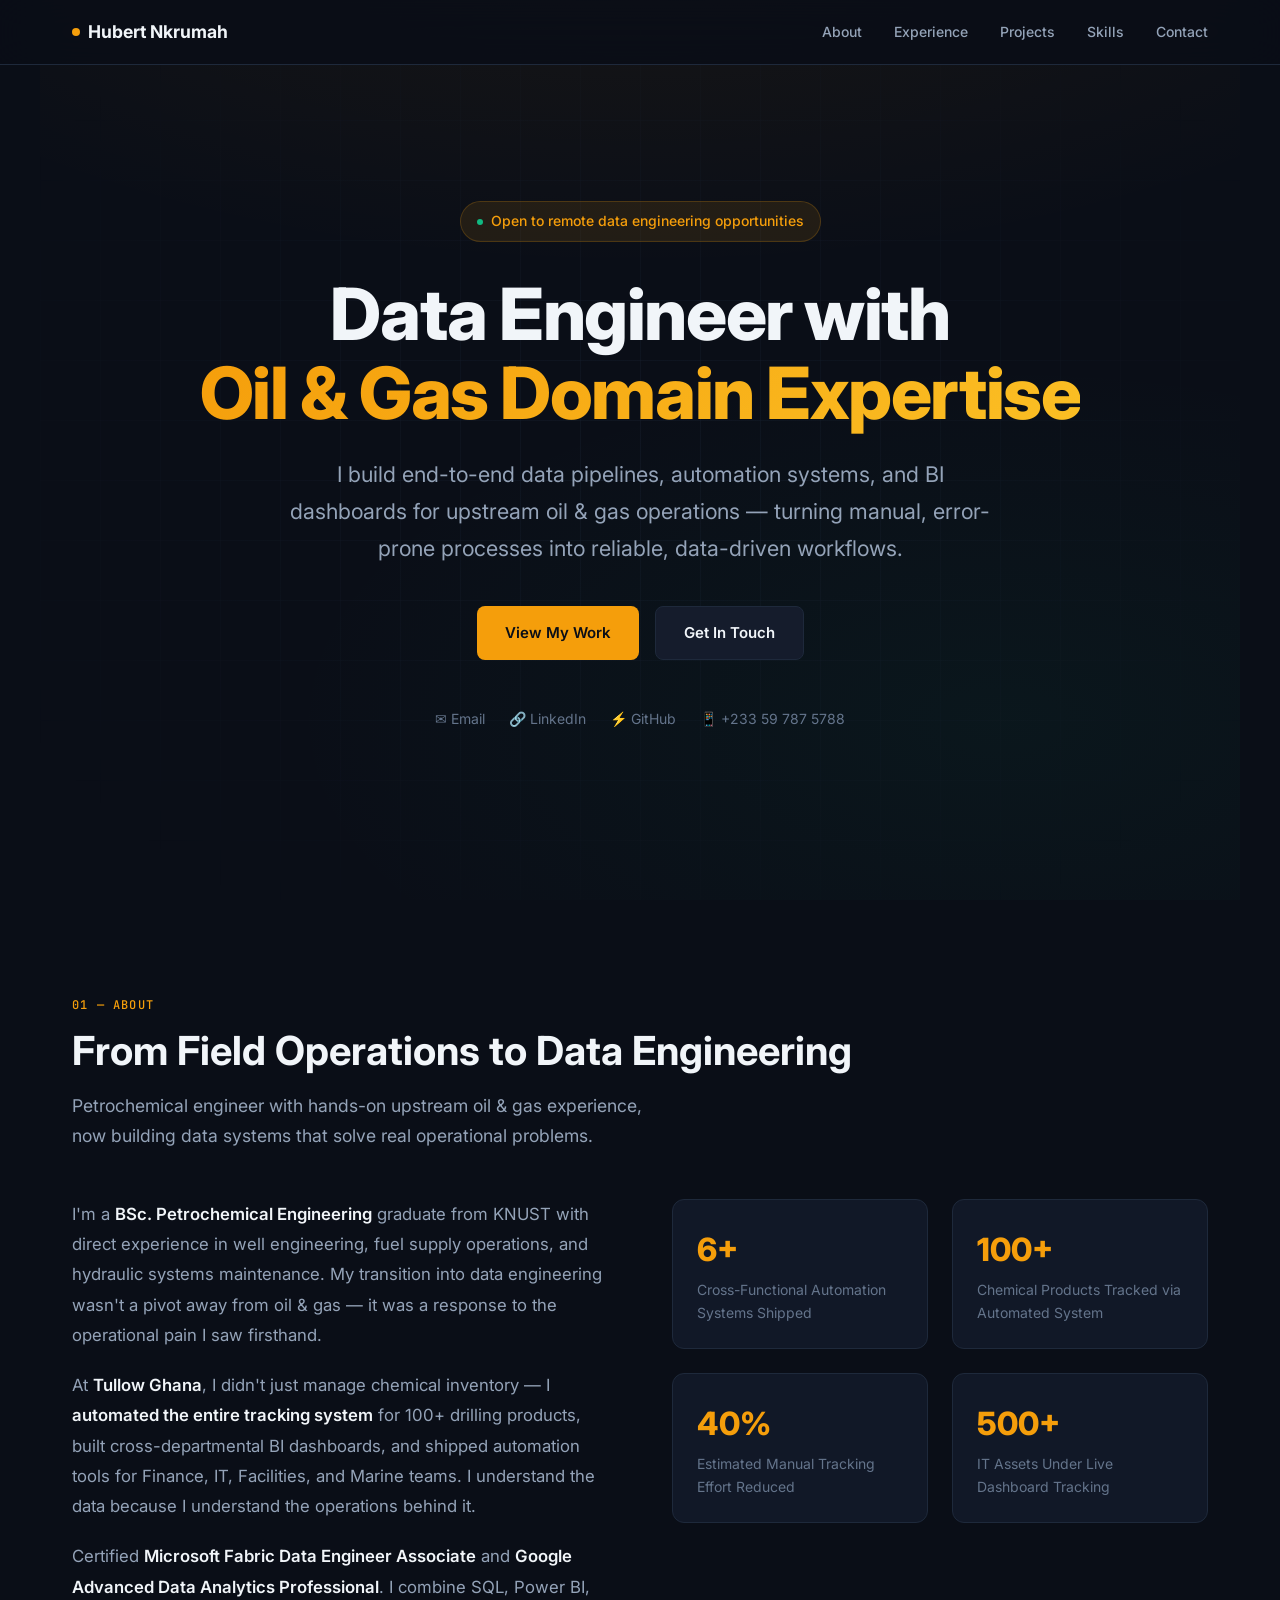
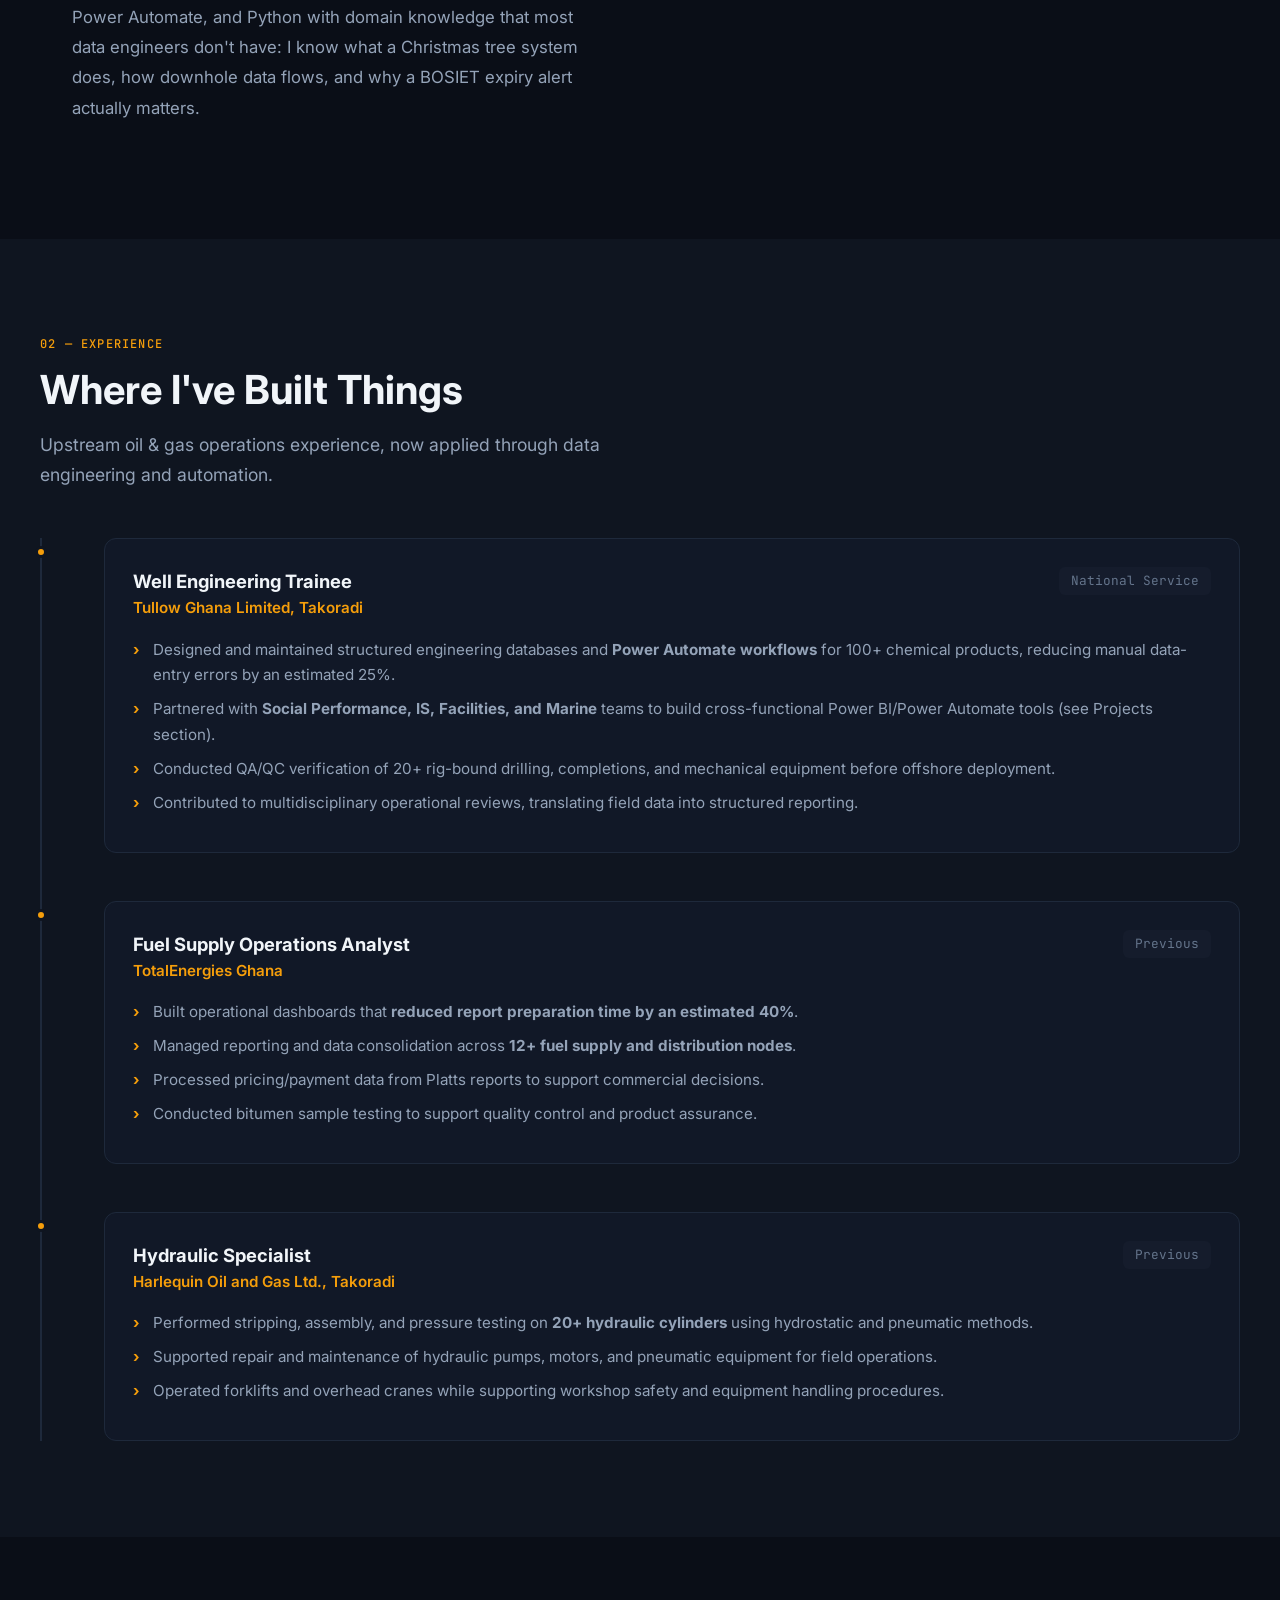
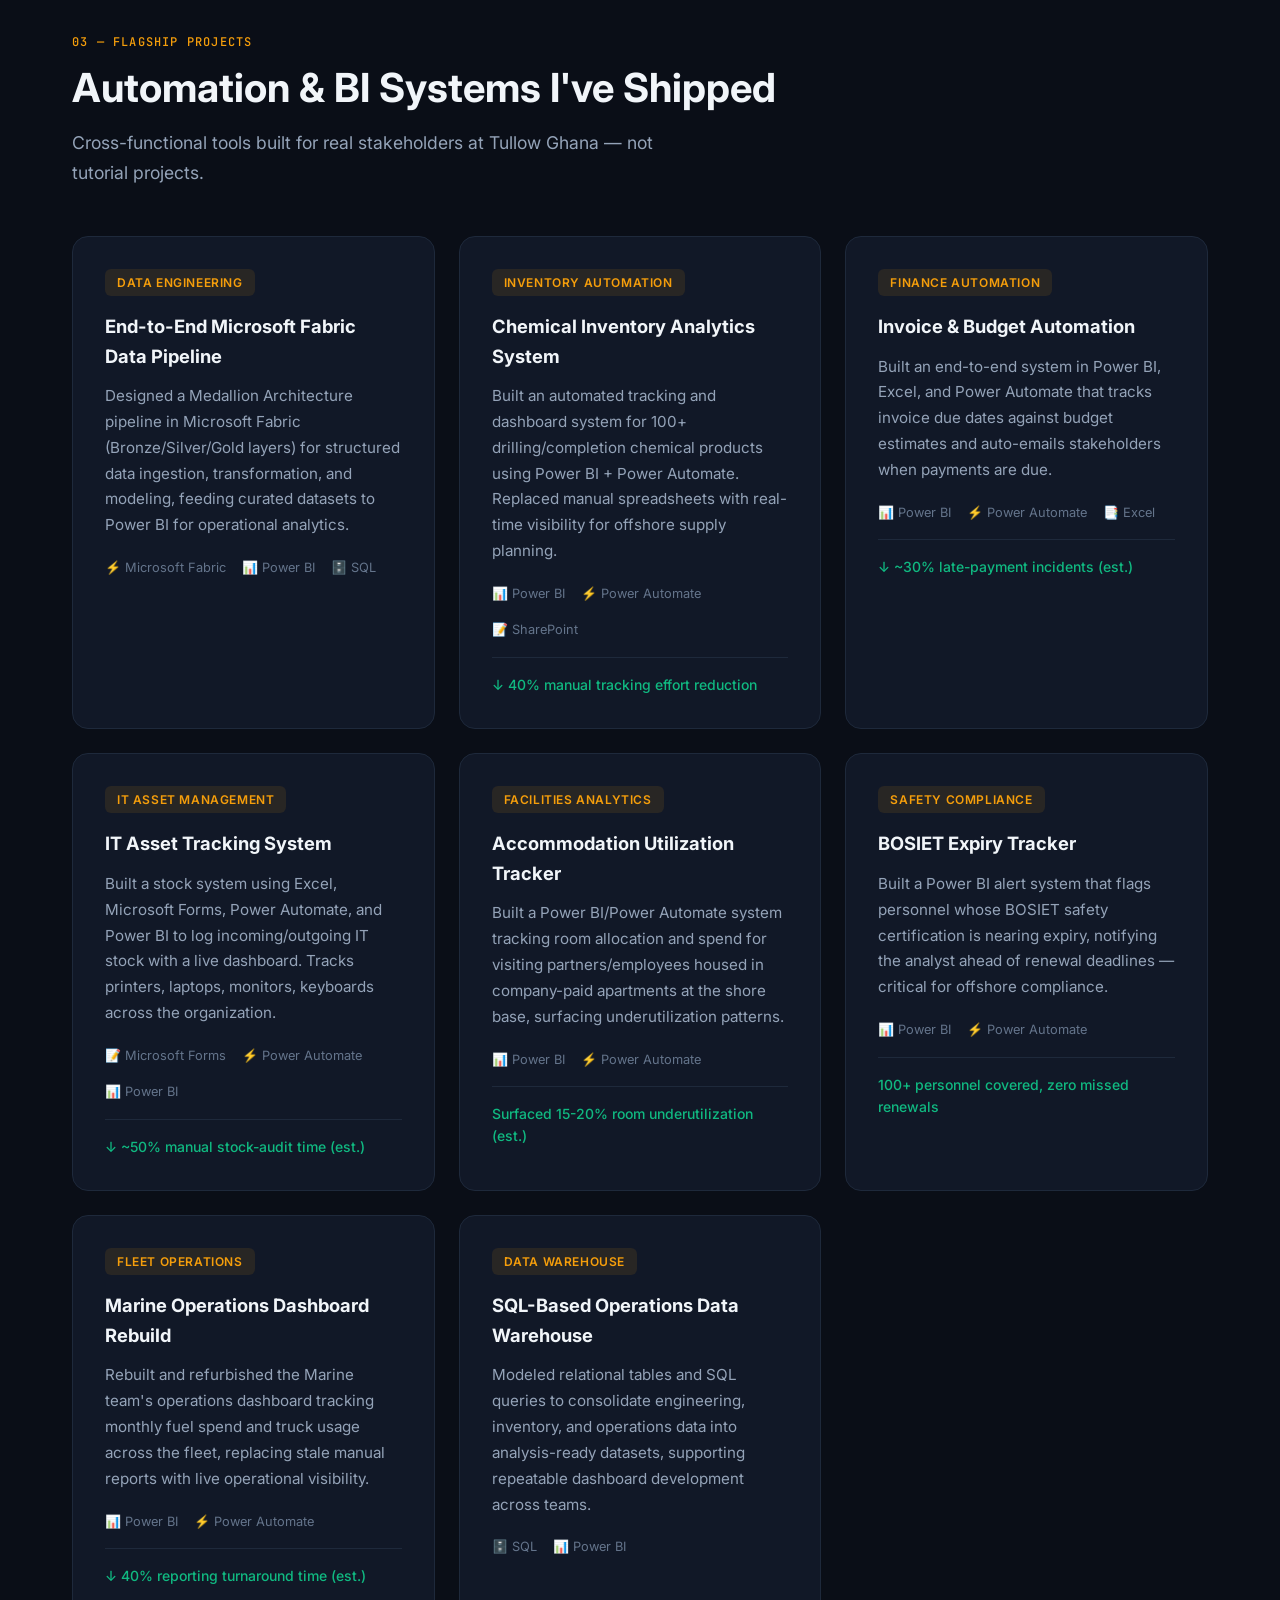
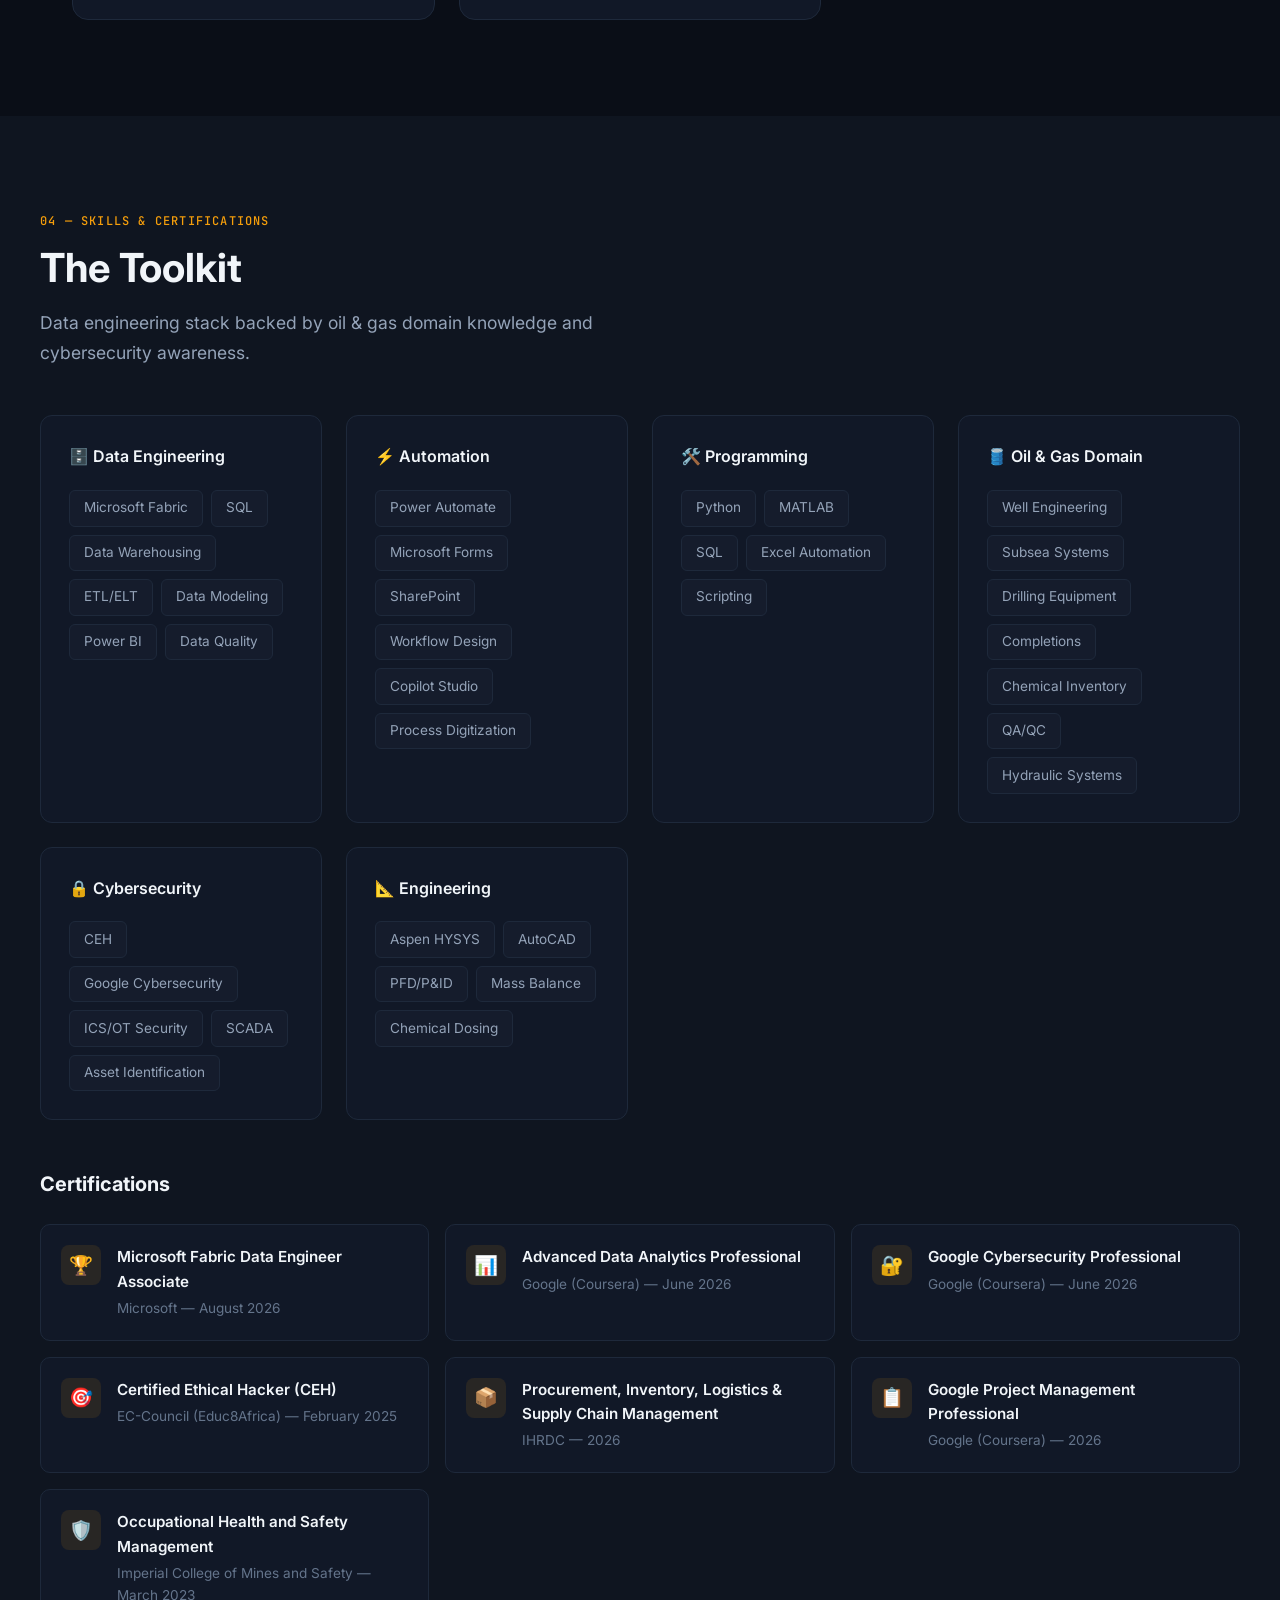
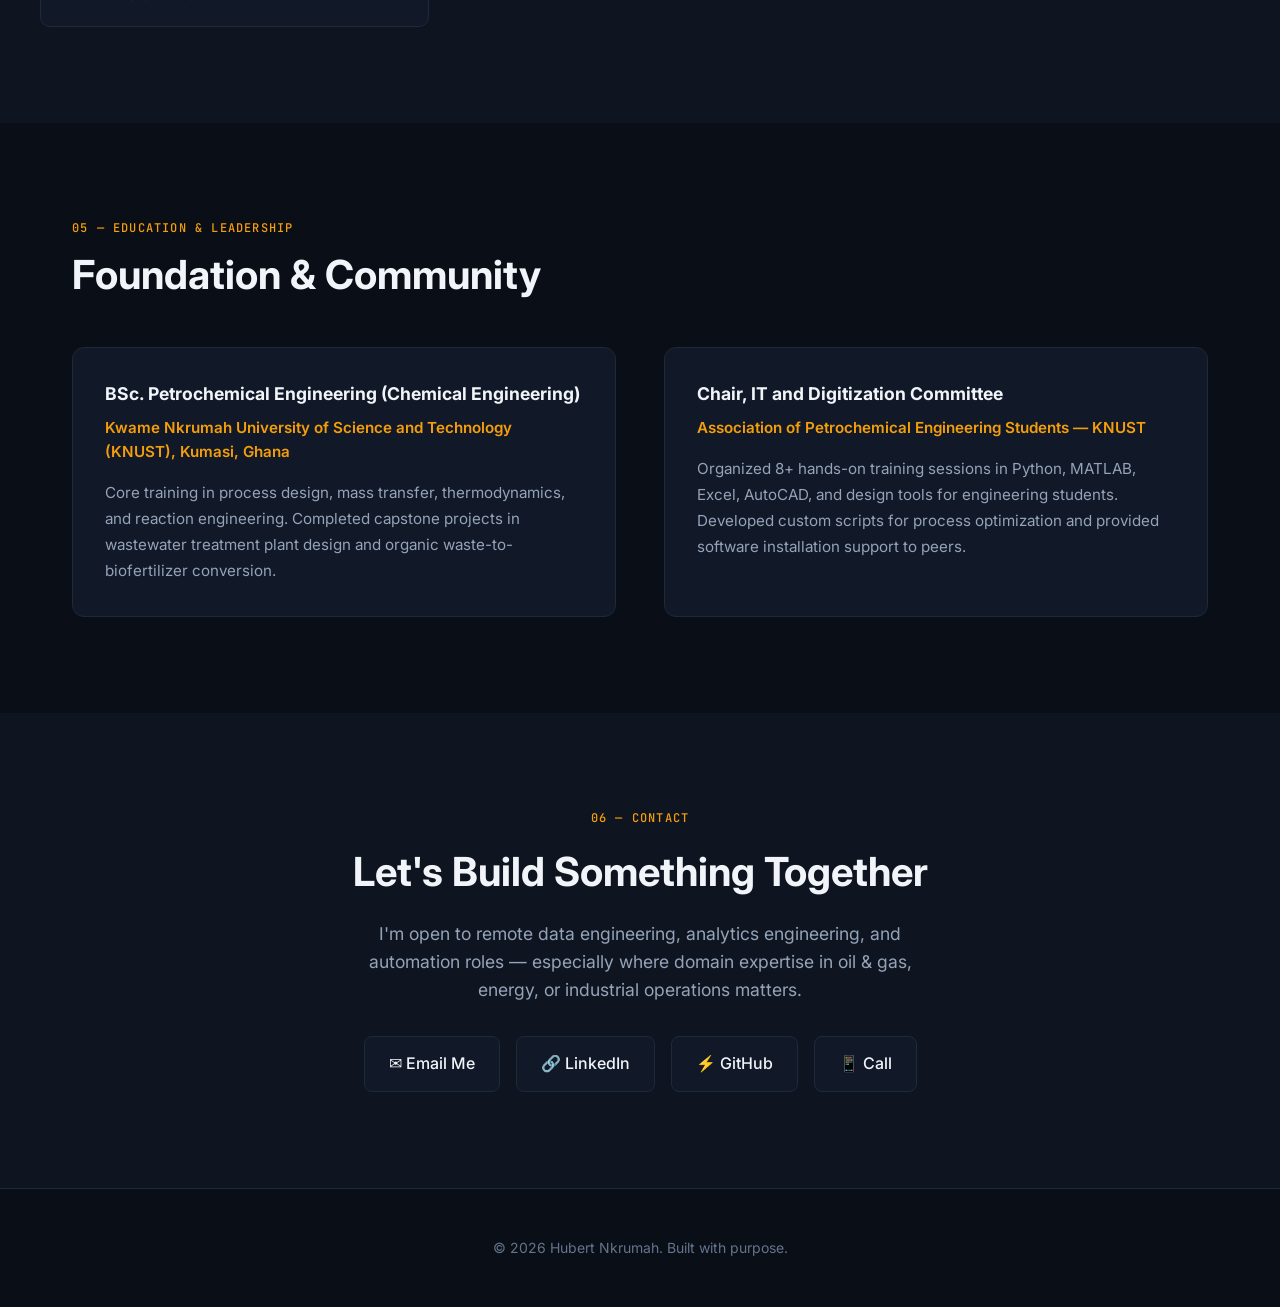
==== commit b2ac36bd: "Update print statement from 'Hello' to 'Goodbye'" ====
--- a/index.html
+++ b/index.html
@@ -3,29 +3,62 @@
 <head>
 <meta charset="UTF-8">
 <meta name="viewport" content="width=device-width, initial-scale=1.0">
-<title>Oil & Gas Engineering — Hubert Nkrumah</title>
+<title>Hubert Nkrumah — Data Engineer | Oil & Gas Operations</title>
+<meta name="description" content="Petrochemical engineer turned data engineer. Building automation, BI systems, and data pipelines for oil & gas operations.">
+<link rel="preconnect" href="https://fonts.googleapis.com">
+<link rel="preconnect" href="https://fonts.gstatic.com" crossorigin>
 <link href="https://fonts.googleapis.com/css2?family=Inter:wght@300;400;500;600;700;800&family=JetBrains+Mono:wght@400;500&display=swap" rel="stylesheet">
 <style>
-:root{--bg-primary:#0a0e17;--bg-secondary:#0f1520;--bg-tertiary:#151c2c;--bg-card:#111827;--border:#1e293b;--border-hover:#334155;--text-primary:#f1f5f9;--text-secondary:#94a3b8;--text-muted:#64748b;--accent:#f59e0b;--accent-dim:rgba(245,158,11,0.1);--success:#10b981;--transition:all 0.3s cubic-bezier(0.4,0,0.2,1)}
-*{margin:0;padding:0;box-sizing:border-box}html{scroll-behavior:smooth}body{font-family:'Inter',sans-serif;background:var(--bg-primary);color:var(--text-primary);line-height:1.6}
+:root{--bg-primary:#0a0e17;--bg-secondary:#0f1520;--bg-tertiary:#151c2c;--bg-card:#111827;--border:#1e293b;--border-hover:#334155;--text-primary:#f1f5f9;--text-secondary:#94a3b8;--text-muted:#64748b;--accent:#f59e0b;--accent-hover:#fbbf24;--accent-dim:rgba(245,158,11,0.1);--accent-glow:rgba(245,158,11,0.15);--success:#10b981;--transition:all 0.3s cubic-bezier(0.4,0,0.2,1)}
+*{margin:0;padding:0;box-sizing:border-box}html{scroll-behavior:smooth}
+body{font-family:'Inter',-apple-system,BlinkMacSystemFont,sans-serif;background:var(--bg-primary);color:var(--text-primary);line-height:1.6;overflow-x:hidden}
 ::selection{background:var(--accent);color:var(--bg-primary)}
-nav{position:fixed;top:0;left:0;right:0;z-index:1000;background:rgba(10,14,23,0.9);backdrop-filter:blur(20px);border-bottom:1px solid var(--border)}
+::-webkit-scrollbar{width:8px}::-webkit-scrollbar-track{background:var(--bg-primary)}::-webkit-scrollbar-thumb{background:var(--border);border-radius:4px}
+nav{position:fixed;top:0;left:0;right:0;z-index:1000;background:rgba(10,14,23,0.85);backdrop-filter:blur(20px);border-bottom:1px solid var(--border);transition:var(--transition)}
+nav.scrolled{background:rgba(10,14,23,0.95)}
 .nav-container{max-width:1200px;margin:0 auto;padding:0 2rem;display:flex;justify-content:space-between;align-items:center;height:64px}
 .logo{font-weight:700;font-size:1.1rem;color:var(--text-primary);text-decoration:none;display:flex;align-items:center;gap:0.5rem}
-.logo-dot{width:8px;height:8px;background:var(--accent);border-radius:50%;display:inline-block}
-.back-link{color:var(--text-secondary);text-decoration:none;font-size:0.875rem;font-weight:500;transition:var(--transition)}
-.back-link:hover{color:var(--accent)}
-.hero{min-height:60vh;display:flex;align-items:center;justify-content:center;position:relative;padding:8rem 2rem 4rem;text-align:center}
-.hero-bg{position:absolute;inset:0;background:radial-gradient(ellipse 80% 50% at 50% -20%,rgba(245,158,11,0.06),transparent);pointer-events:none}
-.hero-badge{display:inline-flex;align-items:center;gap:0.5rem;padding:0.5rem 1rem;background:var(--accent-dim);border:1px solid rgba(245,158,11,0.2);border-radius:9999px;font-size:0.875rem;color:var(--accent);font-weight:500;margin-bottom:1.5rem}
-.hero h1{font-size:clamp(2rem,5vw,3.5rem);font-weight:800;line-height:1.1;margin-bottom:1rem;letter-spacing:-0.02em}
+.logo-dot{width:8px;height:8px;background:var(--accent);border-radius:50%;display:inline-block;animation:pulse 2s infinite}
+@keyframes pulse{0%,100%{opacity:1}50%{opacity:0.5}}
+.nav-links{display:flex;gap:2rem;list-style:none}
+.nav-links a{color:var(--text-secondary);text-decoration:none;font-size:0.875rem;font-weight:500;transition:var(--transition);position:relative}
+.nav-links a:hover{color:var(--text-primary)}
+.nav-links a::after{content:'';position:absolute;bottom:-4px;left:0;width:0;height:2px;background:var(--accent);transition:var(--transition)}
+.nav-links a:hover::after{width:100%}
+.mobile-menu-btn{display:none;background:none;border:none;color:var(--text-primary);font-size:1.5rem;cursor:pointer}
+.hero{min-height:100vh;display:flex;align-items:center;justify-content:center;position:relative;padding:6rem 2rem 4rem;overflow:hidden}
+.hero-bg{position:absolute;inset:0;background:radial-gradient(ellipse 80% 50% at 50% -20%,rgba(245,158,11,0.08),transparent),radial-gradient(ellipse 60% 40% at 80% 80%,rgba(16,185,129,0.05),transparent);pointer-events:none}
+.hero-grid{position:absolute;inset:0;background-image:linear-gradient(rgba(30,41,59,0.3) 1px,transparent 1px),linear-gradient(90deg,rgba(30,41,59,0.3) 1px,transparent 1px);background-size:60px 60px;mask-image:radial-gradient(ellipse 60% 60% at 50% 50%,black,transparent);pointer-events:none}
+.hero-content{max-width:900px;text-align:center;position:relative;z-index:1}
+.hero-badge{display:inline-flex;align-items:center;gap:0.5rem;padding:0.5rem 1rem;background:var(--accent-dim);border:1px solid rgba(245,158,11,0.2);border-radius:9999px;font-size:0.875rem;color:var(--accent);font-weight:500;margin-bottom:2rem;animation:fadeInUp 0.6s ease-out}
+.hero-badge .status-dot{width:6px;height:6px;background:var(--success);border-radius:50%;animation:pulse 2s infinite}
+.hero h1{font-size:clamp(2.5rem,6vw,4.5rem);font-weight:800;line-height:1.1;margin-bottom:1.5rem;letter-spacing:-0.02em;animation:fadeInUp 0.6s ease-out 0.1s both}
 .hero h1 .highlight{background:linear-gradient(135deg,var(--accent),#fbbf24);-webkit-background-clip:text;-webkit-text-fill-color:transparent;background-clip:text}
-.hero p{font-size:1.15rem;color:var(--text-secondary);max-width:650px;margin:0 auto;line-height:1.7}
-section{padding:4rem 2rem;max-width:1200px;margin:0 auto}
+.hero-subtitle{font-size:clamp(1.1rem,2.5vw,1.35rem);color:var(--text-secondary);max-width:700px;margin:0 auto 2.5rem;line-height:1.7;animation:fadeInUp 0.6s ease-out 0.2s both}
+.hero-cta{display:flex;gap:1rem;justify-content:center;flex-wrap:wrap;animation:fadeInUp 0.6s ease-out 0.3s both}
+.btn{display:inline-flex;align-items:center;gap:0.5rem;padding:0.875rem 1.75rem;border-radius:8px;font-weight:600;font-size:0.9375rem;text-decoration:none;transition:var(--transition);cursor:pointer;border:none}
+.btn-primary{background:var(--accent);color:var(--bg-primary)}
+.btn-primary:hover{background:var(--accent-hover);transform:translateY(-2px);box-shadow:0 10px 40px var(--accent-glow)}
+.btn-secondary{background:var(--bg-tertiary);color:var(--text-primary);border:1px solid var(--border)}
+.btn-secondary:hover{background:var(--border);border-color:var(--border-hover);transform:translateY(-2px)}
+.hero-contact{display:flex;gap:1.5rem;justify-content:center;margin-top:3rem;animation:fadeInUp 0.6s ease-out 0.4s both}
+.hero-contact a{color:var(--text-muted);text-decoration:none;font-size:0.875rem;display:flex;align-items:center;gap:0.4rem;transition:var(--transition)}
+.hero-contact a:hover{color:var(--accent)}
+section{padding:6rem 2rem;max-width:1200px;margin:0 auto}
+.section-header{margin-bottom:3rem}
 .section-label{font-family:'JetBrains Mono',monospace;font-size:0.75rem;font-weight:500;color:var(--accent);text-transform:uppercase;letter-spacing:0.1em;margin-bottom:0.75rem}
-.section-title{font-size:clamp(1.5rem,3vw,2rem);font-weight:700;line-height:1.2;margin-bottom:1rem}
-.section-desc{color:var(--text-secondary);font-size:1.05rem;max-width:600px;line-height:1.7}
-.experience-section{background:var(--bg-secondary);margin:0 -2rem;padding:4rem 2rem}
+.section-title{font-size:clamp(1.75rem,4vw,2.5rem);font-weight:700;line-height:1.2;margin-bottom:1rem}
+.section-desc{color:var(--text-secondary);font-size:1.1rem;max-width:600px;line-height:1.7}
+.about-grid{display:grid;grid-template-columns:1fr 1fr;gap:4rem;align-items:start}
+.about-text{color:var(--text-secondary);font-size:1.05rem;line-height:1.8}
+.about-text p{margin-bottom:1.25rem}
+.about-text strong{color:var(--text-primary);font-weight:600}
+.about-stats{display:grid;grid-template-columns:1fr 1fr;gap:1.5rem}
+.stat-card{background:var(--bg-card);border:1px solid var(--border);border-radius:12px;padding:1.5rem;transition:var(--transition)}
+.stat-card:hover{border-color:var(--border-hover);transform:translateY(-4px)}
+.stat-number{font-size:2rem;font-weight:800;color:var(--accent);margin-bottom:0.25rem}
+.stat-label{font-size:0.875rem;color:var(--text-muted)}
+.experience-section{background:var(--bg-secondary);margin:0 -2rem;padding:6rem 2rem}
 .experience-section>div{max-width:1200px;margin:0 auto}
 .timeline{position:relative;padding-left:2rem}
 .timeline::before{content:'';position:absolute;left:0;top:0;bottom:0;width:2px;background:var(--border)}
@@ -35,77 +68,354 @@
 .timeline-content{background:var(--bg-card);border:1px solid var(--border);border-radius:12px;padding:1.75rem;transition:var(--transition)}
 .timeline-content:hover{border-color:var(--border-hover)}
 .timeline-header{display:flex;justify-content:space-between;align-items:flex-start;margin-bottom:1rem;flex-wrap:wrap;gap:0.5rem}
-.timeline-title{font-size:1.15rem;font-weight:700}
+.timeline-title{font-size:1.15rem;font-weight:700;color:var(--text-primary)}
 .timeline-company{color:var(--accent);font-weight:600;font-size:0.95rem}
 .timeline-date{font-family:'JetBrains Mono',monospace;font-size:0.8rem;color:var(--text-muted);background:var(--bg-tertiary);padding:0.25rem 0.75rem;border-radius:6px;white-space:nowrap}
 .timeline-desc{color:var(--text-secondary);font-size:0.95rem;line-height:1.7}
 .timeline-desc ul{list-style:none;padding:0}
 .timeline-desc li{position:relative;padding-left:1.25rem;margin-bottom:0.5rem}
 .timeline-desc li::before{content:'›';position:absolute;left:0;color:var(--accent);font-weight:700}
-.equipment-grid{display:grid;grid-template-columns:repeat(auto-fit,minmax(260px,1fr));gap:1.5rem}
-.equipment-card{background:var(--bg-card);border:1px solid var(--border);border-radius:12px;padding:1.75rem;transition:var(--transition)}
-.equipment-card:hover{border-color:var(--border-hover);transform:translateY(-4px)}
-.equipment-icon{font-size:2rem;margin-bottom:1rem}
-.equipment-card h3{font-size:1.1rem;font-weight:700;margin-bottom:0.75rem}
-.equipment-card p{color:var(--text-secondary);font-size:0.9rem;line-height:1.7}
-.equipment-tags{display:flex;flex-wrap:wrap;gap:0.4rem;margin-top:1rem}
-.equipment-tags span{padding:0.2rem 0.6rem;background:var(--bg-tertiary);border-radius:4px;font-size:0.75rem;color:var(--text-muted)}
 .projects-grid{display:grid;grid-template-columns:repeat(auto-fit,minmax(350px,1fr));gap:1.5rem}
-.project-card{background:var(--bg-card);border:1px solid var(--border);border-radius:16px;padding:2rem;transition:var(--transition)}
+.project-card{background:var(--bg-card);border:1px solid var(--border);border-radius:16px;padding:2rem;transition:var(--transition);position:relative;overflow:hidden}
+.project-card::before{content:'';position:absolute;top:0;left:0;right:0;height:3px;background:linear-gradient(90deg,var(--accent),transparent);opacity:0;transition:var(--transition)}
 .project-card:hover{border-color:var(--border-hover);transform:translateY(-4px)}
+.project-card:hover::before{opacity:1}
 .project-tag{display:inline-block;padding:0.25rem 0.75rem;background:var(--accent-dim);color:var(--accent);font-size:0.75rem;font-weight:600;border-radius:6px;margin-bottom:1rem;text-transform:uppercase;letter-spacing:0.05em}
-.project-title{font-size:1.15rem;font-weight:700;margin-bottom:0.75rem}
-.project-desc{color:var(--text-secondary);font-size:0.95rem;line-height:1.7}
+.project-title{font-size:1.15rem;font-weight:700;margin-bottom:0.75rem;color:var(--text-primary)}
+.project-desc{color:var(--text-secondary);font-size:0.95rem;line-height:1.7;margin-bottom:1.25rem}
+.project-meta{display:flex;gap:1rem;flex-wrap:wrap}
+.project-meta span{font-size:0.8rem;color:var(--text-muted);display:flex;align-items:center;gap:0.3rem}
+.project-impact{margin-top:1rem;padding-top:1rem;border-top:1px solid var(--border);font-size:0.875rem;color:var(--success);font-weight:500}
+.skills-section{background:var(--bg-secondary);margin:0 -2rem;padding:6rem 2rem}
+.skills-section>div{max-width:1200px;margin:0 auto}
 .skills-grid{display:grid;grid-template-columns:repeat(auto-fit,minmax(280px,1fr));gap:1.5rem}
 .skill-category{background:var(--bg-card);border:1px solid var(--border);border-radius:12px;padding:1.75rem}
-.skill-category h3{font-size:1rem;font-weight:600;margin-bottom:1.25rem;display:flex;align-items:center;gap:0.5rem}
+.skill-category h3{font-size:1rem;font-weight:600;margin-bottom:1.25rem;color:var(--text-primary);display:flex;align-items:center;gap:0.5rem}
 .skill-list{display:flex;flex-wrap:wrap;gap:0.5rem}
 .skill-tag{padding:0.4rem 0.875rem;background:var(--bg-tertiary);border:1px solid var(--border);border-radius:6px;font-size:0.85rem;color:var(--text-secondary);transition:var(--transition)}
 .skill-tag:hover{border-color:var(--accent);color:var(--accent)}
+.certs-grid{display:grid;grid-template-columns:repeat(auto-fit,minmax(300px,1fr));gap:1rem}
+.cert-item{display:flex;align-items:flex-start;gap:1rem;padding:1.25rem;background:var(--bg-card);border:1px solid var(--border);border-radius:10px;transition:var(--transition)}
+.cert-item:hover{border-color:var(--border-hover)}
+.cert-icon{width:40px;height:40px;background:var(--accent-dim);border-radius:8px;display:flex;align-items:center;justify-content:center;flex-shrink:0;font-size:1.2rem}
+.cert-info h4{font-size:0.95rem;font-weight:600;color:var(--text-primary);margin-bottom:0.25rem}
+.cert-info p{font-size:0.85rem;color:var(--text-muted)}
+.edu-leadership-grid{display:grid;grid-template-columns:1fr 1fr;gap:3rem}
+.edu-card,.leadership-card{background:var(--bg-card);border:1px solid var(--border);border-radius:12px;padding:2rem}
+.edu-card h3,.leadership-card h3{font-size:1.1rem;font-weight:700;margin-bottom:0.5rem;color:var(--text-primary)}
+.edu-card .institution,.leadership-card .org{color:var(--accent);font-weight:600;font-size:0.95rem;margin-bottom:1rem}
+.edu-card p,.leadership-card p{color:var(--text-secondary);font-size:0.95rem;line-height:1.7}
+.contact-section{background:var(--bg-secondary);margin:0 -2rem;padding:6rem 2rem;text-align:center}
+.contact-section>div{max-width:600px;margin:0 auto}
+.contact-section h2{font-size:clamp(1.75rem,4vw,2.5rem);font-weight:700;margin-bottom:1rem}
+.contact-section p{color:var(--text-secondary);margin-bottom:2rem;font-size:1.1rem}
+.contact-links{display:flex;gap:1rem;justify-content:center;flex-wrap:wrap}
+.contact-link{display:inline-flex;align-items:center;gap:0.5rem;padding:0.875rem 1.5rem;background:var(--bg-card);border:1px solid var(--border);border-radius:8px;color:var(--text-primary);text-decoration:none;font-weight:500;transition:var(--transition)}
+.contact-link:hover{border-color:var(--accent);color:var(--accent);transform:translateY(-2px)}
 footer{text-align:center;padding:3rem 2rem;color:var(--text-muted);font-size:0.875rem;border-top:1px solid var(--border)}
-@media(max-width:768px){.projects-grid,.equipment-grid{grid-template-columns:1fr}.timeline{padding-left:1.5rem}.timeline-item{padding-left:1.5rem}}
+@keyframes fadeInUp{from{opacity:0;transform:translateY(30px)}to{opacity:1;transform:translateY(0)}}
+.animate-on-scroll{opacity:0;transform:translateY(30px);transition:opacity 0.6s ease-out,transform 0.6s ease-out}
+.animate-on-scroll.visible{opacity:1;transform:translateY(0)}
+@media(max-width:768px){.nav-links{display:none;position:absolute;top:64px;left:0;right:0;background:var(--bg-primary);border-bottom:1px solid var(--border);flex-direction:column;padding:1rem 2rem;gap:1rem}.nav-links.active{display:flex}.mobile-menu-btn{display:block}.about-grid,.edu-leadership-grid{grid-template-columns:1fr;gap:2rem}.projects-grid{grid-template-columns:1fr}.about-stats{grid-template-columns:1fr 1fr}.hero-cta{flex-direction:column;align-items:center}.btn{width:100%;justify-content:center}.timeline{padding-left:1.5rem}.timeline-item{padding-left:1.5rem}}
+@media(max-width:480px){.about-stats{grid-template-columns:1fr}}
 </style>
+<base target="_blank">
 </head>
 <body>
-<nav><div class="nav-container"><a href="/" class="logo"><span class="logo-dot"></span>Hubert Nkrumah</a><a href="/" class="back-link">← Back to Home</a></div></nav>
-<section class="hero"><div class="hero-bg"></div><div><div class="hero-badge">domain_02 — oil & gas engineering</div><h1>Built <span class="highlight">Inside</span> the Industry</h1><p>Not a graduate who studied oil and gas from a textbook. A petrochemical engineering trainee embedded inside active upstream operations — working with the equipment, the teams, and the problems firsthand.</p></div></section>
-<div class="experience-section"><div><div class="section-header"><div class="section-label">Experience</div><h2 class="section-title">Upstream Operations</h2><p class="section-desc">Hands-on experience across well engineering, fuel supply, and hydraulic systems.</p></div>
+<nav id="navbar">
+<div class="nav-container">
+<a href="#" class="logo"><span class="logo-dot"></span>Hubert Nkrumah</a>
+<ul class="nav-links" id="navLinks">
+<li><a href="#about">About</a></li>
+<li><a href="#experience">Experience</a></li>
+<li><a href="#projects">Projects</a></li>
+<li><a href="#skills">Skills</a></li>
+<li><a href="#contact">Contact</a></li>
+</ul>
+<button class="mobile-menu-btn" id="mobileMenuBtn" aria-label="Toggle menu">☰</button>
+</div>
+</nav>
+
+<section class="hero">
+<div class="hero-bg"></div>
+<div class="hero-grid"></div>
+<div class="hero-content">
+<div class="hero-badge"><span class="status-dot"></span>Open to remote data engineering opportunities</div>
+<h1>Data Engineer with<br><span class="highlight">Oil & Gas Domain Expertise</span></h1>
+<p class="hero-subtitle">I build end-to-end data pipelines, automation systems, and BI dashboards for upstream oil & gas operations — turning manual, error-prone processes into reliable, data-driven workflows.</p>
+<div class="hero-cta">
+<a href="#projects" class="btn btn-primary">View My Work</a>
+<a href="#contact" class="btn btn-secondary">Get In Touch</a>
+</div>
+<div class="hero-contact">
+<a href="mailto:Hubertlewellyn77@gmail.com">✉ Email</a>
+<a href="https://www.linkedin.com/in/hubert-l-nkrumah" target="_blank">🔗 LinkedIn</a>
+<a href="https://github.com/Demigod-88" target="_blank">⚡ GitHub</a>
+<a href="tel:+233597875788">📱 +233 59 787 5788</a>
+</div>
+</div>
+</section>
+
+<section id="about">
+<div class="section-header animate-on-scroll">
+<div class="section-label">01 — About</div>
+<h2 class="section-title">From Field Operations to Data Engineering</h2>
+<p class="section-desc">Petrochemical engineer with hands-on upstream oil & gas experience, now building data systems that solve real operational problems.</p>
+</div>
+<div class="about-grid">
+<div class="about-text animate-on-scroll">
+<p>I'm a <strong>BSc. Petrochemical Engineering</strong> graduate from KNUST with direct experience in well engineering, fuel supply operations, and hydraulic systems maintenance. My transition into data engineering wasn't a pivot away from oil & gas — it was a response to the operational pain I saw firsthand.</p>
+<p>At <strong>Tullow Ghana</strong>, I didn't just manage chemical inventory — I <strong>automated the entire tracking system</strong> for 100+ drilling products, built cross-departmental BI dashboards, and shipped automation tools for Finance, IT, Facilities, and Marine teams. I understand the data because I understand the operations behind it.</p>
+<p>Certified <strong>Microsoft Fabric Data Engineer Associate</strong> and <strong>Google Advanced Data Analytics Professional</strong>. I combine SQL, Power BI, Power Automate, and Python with domain knowledge that most data engineers don't have: I know what a Christmas tree system does, how downhole data flows, and why a BOSIET expiry alert actually matters.</p>
+</div>
+<div class="about-stats animate-on-scroll">
+<div class="stat-card"><div class="stat-number">6+</div><div class="stat-label">Cross-Functional Automation Systems Shipped</div></div>
+<div class="stat-card"><div class="stat-number">100+</div><div class="stat-label">Chemical Products Tracked via Automated System</div></div>
+<div class="stat-card"><div class="stat-number">40%</div><div class="stat-label">Estimated Manual Tracking Effort Reduced</div></div>
+<div class="stat-card"><div class="stat-number">500+</div><div class="stat-label">IT Assets Under Live Dashboard Tracking</div></div>
+</div>
+</div>
+</section>
+
+<div class="experience-section">
+<div id="experience">
+<div class="section-header animate-on-scroll">
+<div class="section-label">02 — Experience</div>
+<h2 class="section-title">Where I've Built Things</h2>
+<p class="section-desc">Upstream oil & gas operations experience, now applied through data engineering and automation.</p>
+</div>
 <div class="timeline">
-<div class="timeline-item"><div class="timeline-dot"></div><div class="timeline-content"><div class="timeline-header"><div><div class="timeline-title">Well Engineering Trainee</div><div class="timeline-company">Tullow Ghana Limited, Takoradi</div></div><span class="timeline-date">National Service</span></div><div class="timeline-desc"><ul><li>Managed inventory records for <strong>100+ drilling and completion chemical products</strong> supporting offshore operations using structured databases and Power Automate workflows.</li><li>Conducted <strong>QA/QC verification</strong> of 20+ rig-bound drilling, completions, and mechanical equipment before offshore deployment.</li><li>Maintained structured engineering databases and reporting systems, reducing manual data entry errors by an estimated <strong>25%</strong>.</li><li>Contributed to multidisciplinary operational reviews supporting safe and efficient execution of offshore drilling activities.</li></ul></div></div></div>
-<div class="timeline-item"><div class="timeline-dot"></div><div class="timeline-content"><div class="timeline-header"><div><div class="timeline-title">Fuel Supply Operations Analyst</div><div class="timeline-company">TotalEnergies Ghana</div></div><span class="timeline-date">Previous</span></div><div class="timeline-desc"><ul><li>Analyzed fuel market trends and pricing data to support supply planning and commercial decision-making.</li><li>Developed operational dashboards that reduced report preparation time by an estimated <strong>40%</strong>.</li><li>Managed reporting across <strong>12+ fuel supply and distribution nodes</strong>, improving visibility of operational performance.</li><li>Processed payment and pricing updates using Platts reports to support timely commercial decisions.</li><li>Conducted bitumen sample testing to support quality control and product assurance activities.</li></ul></div></div></div>
-<div class="timeline-item"><div class="timeline-dot"></div><div class="timeline-content"><div class="timeline-header"><div><div class="timeline-title">Hydraulic Specialist</div><div class="timeline-company">Harlequin Oil and Gas Ltd., Takoradi</div></div><span class="timeline-date">Previous</span></div><div class="timeline-desc"><ul><li>Performed stripping, assembly, and pressure testing on <strong>20+ hydraulic cylinders</strong> using hydrostatic and pneumatic methods.</li><li>Supported repair and maintenance of hydraulic pumps, motors, and pneumatic equipment for field operations.</li><li>Operated forklifts and overhead cranes while supporting workshop safety and equipment handling procedures.</li><li>Contributed to technical design and maintenance tasks by aligning equipment concepts with operational needs.</li></ul></div></div></div>
-</div></div></div>
-<section><div class="section-header"><div class="section-label">Equipment Exposure</div><h2 class="section-title">Systems I've Worked With</h2><p class="section-desc">Direct exposure to subsea, drilling, and completions equipment from industry-leading vendors.</p></div>
-<div class="equipment-grid">
-<div class="equipment-card"><div class="equipment-icon">🌊</div><h3>Subsea & Completions</h3><p>Exposure to the full subsea completion stack — from wellhead and Christmas tree systems through to intervention tooling. Understanding of how subsea infrastructure is designed, deployed, and maintained in deepwater environments.</p><div class="equipment-tags"><span>Christmas Trees</span><span>Wellheads</span><span>Subsea Intervention</span><span>Completion Design</span></div></div>
-<div class="equipment-card"><div class="equipment-icon">⚙️</div><h3>Drilling Equipment</h3><p>Technical grounding in drilling systems — equipment classification, operational roles, and the interface between drilling and completions in a well delivery context.</p><div class="equipment-tags"><span>Drilling Systems</span><span>Well Integrity</span><span>BHA Components</span><span>Well Lifecycle</span></div></div>
-<div class="equipment-card"><div class="equipment-icon">🧠</div><h3>Intelligent Completions</h3><p>Familiarity with intelligent completion systems — the instrumentation, downhole control systems, and data acquisition tools that allow real-time monitoring and management of well performance.</p><div class="equipment-tags"><span>Downhole Monitoring</span><span>Flow Control</span><span>Data Acquisition</span><span>ICV Systems</span></div></div>
-<div class="equipment-card"><div class="equipment-icon">🔧</div><h3>Hydraulic Systems</h3><p>Hands-on experience with hydraulic cylinder stripping, assembly, and pressure testing. Repair and maintenance of hydraulic pumps, motors, and pneumatic equipment.</p><div class="equipment-tags"><span>Hydrostatic Testing</span><span>Pneumatic Testing</span><span>Pump Repair</span><span>Motor Maintenance</span></div></div>
-</div></section>
-<section><div class="section-header"><div class="section-label">Vendors</div><h2 class="section-title">Industry Partners</h2><p class="section-desc">Equipment and systems exposure from leading oilfield service providers.</p></div>
-<div class="equipment-grid">
-<div class="equipment-card"><div class="equipment-icon">🏭</div><h3>TechnipFMC</h3><p>Exposure to TechnipFMC subsea equipment in the completions and wellhead domain — one of the leading suppliers of subsea trees and intervention systems globally.</p></div>
-<div class="equipment-card"><div class="equipment-icon">🔩</div><h3>Baker Hughes</h3><p>Familiarity with Baker Hughes completions and drilling tool systems, including their role in well delivery operations and the equipment lifecycle on active projects.</p></div>
-<div class="equipment-card"><div class="equipment-icon">⚡</div><h3>Innovex</h3><p>Exposure to Innovex downhole tool systems within the well delivery context — a specialist provider increasingly present in completion and intervention operations.</p></div>
-</div></section>
-<section><div class="section-header"><div class="section-label">Projects</div><h2 class="section-title">Engineering Projects</h2></div>
+<div class="timeline-item animate-on-scroll">
+<div class="timeline-dot"></div>
+<div class="timeline-content">
+<div class="timeline-header">
+<div><div class="timeline-title">Well Engineering Trainee</div><div class="timeline-company">Tullow Ghana Limited, Takoradi</div></div>
+<span class="timeline-date">National Service</span>
+</div>
+<div class="timeline-desc">
+<ul>
+<li>Designed and maintained structured engineering databases and <strong>Power Automate workflows</strong> for 100+ chemical products, reducing manual data-entry errors by an estimated 25%.</li>
+<li>Partnered with <strong>Social Performance, IS, Facilities, and Marine</strong> teams to build cross-functional Power BI/Power Automate tools (see Projects section).</li>
+<li>Conducted QA/QC verification of 20+ rig-bound drilling, completions, and mechanical equipment before offshore deployment.</li>
+<li>Contributed to multidisciplinary operational reviews, translating field data into structured reporting.</li>
+</ul>
+</div>
+</div>
+</div>
+<div class="timeline-item animate-on-scroll">
+<div class="timeline-dot"></div>
+<div class="timeline-content">
+<div class="timeline-header">
+<div><div class="timeline-title">Fuel Supply Operations Analyst</div><div class="timeline-company">TotalEnergies Ghana</div></div>
+<span class="timeline-date">Previous</span>
+</div>
+<div class="timeline-desc">
+<ul>
+<li>Built operational dashboards that <strong>reduced report preparation time by an estimated 40%</strong>.</li>
+<li>Managed reporting and data consolidation across <strong>12+ fuel supply and distribution nodes</strong>.</li>
+<li>Processed pricing/payment data from Platts reports to support commercial decisions.</li>
+<li>Conducted bitumen sample testing to support quality control and product assurance.</li>
+</ul>
+</div>
+</div>
+</div>
+<div class="timeline-item animate-on-scroll">
+<div class="timeline-dot"></div>
+<div class="timeline-content">
+<div class="timeline-header">
+<div><div class="timeline-title">Hydraulic Specialist</div><div class="timeline-company">Harlequin Oil and Gas Ltd., Takoradi</div></div>
+<span class="timeline-date">Previous</span>
+</div>
+<div class="timeline-desc">
+<ul>
+<li>Performed stripping, assembly, and pressure testing on <strong>20+ hydraulic cylinders</strong> using hydrostatic and pneumatic methods.</li>
+<li>Supported repair and maintenance of hydraulic pumps, motors, and pneumatic equipment for field operations.</li>
+<li>Operated forklifts and overhead cranes while supporting workshop safety and equipment handling procedures.</li>
+</ul>
+</div>
+</div>
+</div>
+</div>
+</div>
+</div>
+
+<section id="projects">
+<div class="section-header animate-on-scroll">
+<div class="section-label">03 — Flagship Projects</div>
+<h2 class="section-title">Automation & BI Systems I've Shipped</h2>
+<p class="section-desc">Cross-functional tools built for real stakeholders at Tullow Ghana — not tutorial projects.</p>
+</div>
 <div class="projects-grid">
-<div class="project-card"><span class="project-tag">Process Design</span><h3 class="project-title">Plant Design for Wastewater Treatment</h3><p class="project-desc">Designed a wastewater treatment plant focused on coagulation, flocculation, and sedimentation. Handled process flow, chemical dosing, and retention time calculations to meet environmental standards.</p></div>
-<div class="project-card"><span class="project-tag">Sustainability</span><h3 class="project-title">Conversion of Organic Waste into Biofertilizer</h3><p class="project-desc">Assessed conversion of organic waste into nutrient-rich biofertilizer using composting and microbial processes. Proposed low-cost, scalable methods for urban and peri-urban Ghana.</p></div>
-</div></section>
-<div class="experience-section"><div><div class="section-header"><div class="section-label">Skills</div><h2 class="section-title">Technical Capabilities</h2></div>
-<div class="skills-grid">
-<div class="skill-category"><h3>🛢️ Operations & Field</h3><div class="skill-list"><span class="skill-tag">Chemical Inventory</span><span class="skill-tag">Equipment QA/QC</span><span class="skill-tag">Hydraulic Systems</span><span class="skill-tag">Field Inspection</span><span class="skill-tag">Environmental Compliance</span></div></div>
-<div class="skill-category"><h3>📦 Procurement & Supply Chain</h3><div class="skill-list"><span class="skill-tag">Inventory Management</span><span class="skill-tag">Logistics</span><span class="skill-tag">Procurement</span><span class="skill-tag">Vendor Tracking</span></div></div>
-<div class="skill-category"><h3>📐 Engineering Software</h3><div class="skill-list"><span class="skill-tag">Aspen HYSYS</span><span class="skill-tag">AutoCAD</span><span class="skill-tag">PFD/P&ID</span><span class="skill-tag">Mass Balance</span><span class="skill-tag">Chemical Dosing</span></div></div>
-<div class="skill-category"><h3>💻 Digital Fluency</h3><div class="skill-list"><span class="skill-tag">Power BI</span><span class="skill-tag">Power Automate</span><span class="skill-tag">SQL</span><span class="skill-tag">Excel Automation</span><span class="skill-tag">Python</span></div></div>
-</div></div></div>
-<section><div class="section-header"><div class="section-label">Certifications</div><h2 class="section-title">Professional Credentials</h2></div>
-<div class="projects-grid">
-<div class="project-card"><span class="project-tag">Supply Chain</span><h3 class="project-title">Procurement, Inventory, Logistics & Supply Chain Management</h3><p class="project-desc">IHRDC — 2026</p></div>
-<div class="project-card"><span class="project-tag">Project Management</span><h3 class="project-title">Google Project Management Professional</h3><p class="project-desc">Google (Coursera) — 2026</p></div>
-<div class="project-card"><span class="project-tag">Safety</span><h3 class="project-title">Occupational Health and Safety Management</h3><p class="project-desc">Imperial College of Mines and Safety — March 2023</p></div>
-</div></section>
-<footer><p><a href="/" style="color:var(--text-muted);text-decoration:none">← Back to Main Portfolio</a></p><p style="margin-top:0.5rem">© 2026 Hubert Nkrumah</p></footer>
+<div class="project-card animate-on-scroll">
+<span class="project-tag">Data Engineering</span>
+<h3 class="project-title">End-to-End Microsoft Fabric Data Pipeline</h3>
+<p class="project-desc">Designed a Medallion Architecture pipeline in Microsoft Fabric (Bronze/Silver/Gold layers) for structured data ingestion, transformation, and modeling, feeding curated datasets to Power BI for operational analytics.</p>
+<div class="project-meta"><span>⚡ Microsoft Fabric</span><span>📊 Power BI</span><span>🗄️ SQL</span></div>
+</div>
+<div class="project-card animate-on-scroll">
+<span class="project-tag">Inventory Automation</span>
+<h3 class="project-title">Chemical Inventory Analytics System</h3>
+<p class="project-desc">Built an automated tracking and dashboard system for 100+ drilling/completion chemical products using Power BI + Power Automate. Replaced manual spreadsheets with real-time visibility for offshore supply planning.</p>
+<div class="project-meta"><span>📊 Power BI</span><span>⚡ Power Automate</span><span>📝 SharePoint</span></div>
+<div class="project-impact">↓ 40% manual tracking effort reduction</div>
+</div>
+<div class="project-card animate-on-scroll">
+<span class="project-tag">Finance Automation</span>
+<h3 class="project-title">Invoice & Budget Automation</h3>
+<p class="project-desc">Built an end-to-end system in Power BI, Excel, and Power Automate that tracks invoice due dates against budget estimates and auto-emails stakeholders when payments are due.</p>
+<div class="project-meta"><span>📊 Power BI</span><span>⚡ Power Automate</span><span>📑 Excel</span></div>
+<div class="project-impact">↓ ~30% late-payment incidents (est.)</div>
+</div>
+<div class="project-card animate-on-scroll">
+<span class="project-tag">IT Asset Management</span>
+<h3 class="project-title">IT Asset Tracking System</h3>
+<p class="project-desc">Built a stock system using Excel, Microsoft Forms, Power Automate, and Power BI to log incoming/outgoing IT stock with a live dashboard. Tracks printers, laptops, monitors, keyboards across the organization.</p>
+<div class="project-meta"><span>📝 Microsoft Forms</span><span>⚡ Power Automate</span><span>📊 Power BI</span></div>
+<div class="project-impact">↓ ~50% manual stock-audit time (est.)</div>
+</div>
+<div class="project-card animate-on-scroll">
+<span class="project-tag">Facilities Analytics</span>
+<h3 class="project-title">Accommodation Utilization Tracker</h3>
+<p class="project-desc">Built a Power BI/Power Automate system tracking room allocation and spend for visiting partners/employees housed in company-paid apartments at the shore base, surfacing underutilization patterns.</p>
+<div class="project-meta"><span>📊 Power BI</span><span>⚡ Power Automate</span></div>
+<div class="project-impact">Surfaced 15-20% room underutilization (est.)</div>
+</div>
+<div class="project-card animate-on-scroll">
+<span class="project-tag">Safety Compliance</span>
+<h3 class="project-title">BOSIET Expiry Tracker</h3>
+<p class="project-desc">Built a Power BI alert system that flags personnel whose BOSIET safety certification is nearing expiry, notifying the analyst ahead of renewal deadlines — critical for offshore compliance.</p>
+<div class="project-meta"><span>📊 Power BI</span><span>⚡ Power Automate</span></div>
+<div class="project-impact">100+ personnel covered, zero missed renewals</div>
+</div>
+<div class="project-card animate-on-scroll">
+<span class="project-tag">Fleet Operations</span>
+<h3 class="project-title">Marine Operations Dashboard Rebuild</h3>
+<p class="project-desc">Rebuilt and refurbished the Marine team's operations dashboard tracking monthly fuel spend and truck usage across the fleet, replacing stale manual reports with live operational visibility.</p>
+<div class="project-meta"><span>📊 Power BI</span><span>⚡ Power Automate</span></div>
+<div class="project-impact">↓ 40% reporting turnaround time (est.)</div>
+</div>
+<div class="project-card animate-on-scroll">
+<span class="project-tag">Data Warehouse</span>
+<h3 class="project-title">SQL-Based Operations Data Warehouse</h3>
+<p class="project-desc">Modeled relational tables and SQL queries to consolidate engineering, inventory, and operations data into analysis-ready datasets, supporting repeatable dashboard development across teams.</p>
+<div class="project-meta"><span>🗄️ SQL</span><span>📊 Power BI</span></div>
+</div>
+</div>
+</section>
+
+<div class="skills-section">
+<div id="skills">
+<div class="section-header animate-on-scroll">
+<div class="section-label">04 — Skills & Certifications</div>
+<h2 class="section-title">The Toolkit</h2>
+<p class="section-desc">Data engineering stack backed by oil & gas domain knowledge and cybersecurity awareness.</p>
+</div>
+<div class="skills-grid animate-on-scroll">
+<div class="skill-category">
+<h3>🗄️ Data Engineering</h3>
+<div class="skill-list">
+<span class="skill-tag">Microsoft Fabric</span><span class="skill-tag">SQL</span><span class="skill-tag">Data Warehousing</span>
+<span class="skill-tag">ETL/ELT</span><span class="skill-tag">Data Modeling</span><span class="skill-tag">Power BI</span><span class="skill-tag">Data Quality</span>
+</div>
+</div>
+<div class="skill-category">
+<h3>⚡ Automation</h3>
+<div class="skill-list">
+<span class="skill-tag">Power Automate</span><span class="skill-tag">Microsoft Forms</span><span class="skill-tag">SharePoint</span>
+<span class="skill-tag">Workflow Design</span><span class="skill-tag">Copilot Studio</span><span class="skill-tag">Process Digitization</span>
+</div>
+</div>
+<div class="skill-category">
+<h3>🛠️ Programming</h3>
+<div class="skill-list">
+<span class="skill-tag">Python</span><span class="skill-tag">MATLAB</span><span class="skill-tag">SQL</span>
+<span class="skill-tag">Excel Automation</span><span class="skill-tag">Scripting</span>
+</div>
+</div>
+<div class="skill-category">
+<h3>🛢️ Oil & Gas Domain</h3>
+<div class="skill-list">
+<span class="skill-tag">Well Engineering</span><span class="skill-tag">Subsea Systems</span><span class="skill-tag">Drilling Equipment</span>
+<span class="skill-tag">Completions</span><span class="skill-tag">Chemical Inventory</span><span class="skill-tag">QA/QC</span><span class="skill-tag">Hydraulic Systems</span>
+</div>
+</div>
+<div class="skill-category">
+<h3>🔒 Cybersecurity</h3>
+<div class="skill-list">
+<span class="skill-tag">CEH</span><span class="skill-tag">Google Cybersecurity</span><span class="skill-tag">ICS/OT Security</span>
+<span class="skill-tag">SCADA</span><span class="skill-tag">Asset Identification</span>
+</div>
+</div>
+<div class="skill-category">
+<h3>📐 Engineering</h3>
+<div class="skill-list">
+<span class="skill-tag">Aspen HYSYS</span><span class="skill-tag">AutoCAD</span><span class="skill-tag">PFD/P&ID</span>
+<span class="skill-tag">Mass Balance</span><span class="skill-tag">Chemical Dosing</span>
+</div>
+</div>
+</div>
+<div style="margin-top:3rem">
+<div class="section-header animate-on-scroll" style="margin-bottom:1.5rem">
+<h3 style="font-size:1.25rem;font-weight:700">Certifications</h3>
+</div>
+<div class="certs-grid animate-on-scroll">
+<div class="cert-item"><div class="cert-icon">🏆</div><div class="cert-info"><h4>Microsoft Fabric Data Engineer Associate</h4><p>Microsoft — August 2026</p></div></div>
+<div class="cert-item"><div class="cert-icon">📊</div><div class="cert-info"><h4>Advanced Data Analytics Professional</h4><p>Google (Coursera) — June 2026</p></div></div>
+<div class="cert-item"><div class="cert-icon">🔐</div><div class="cert-info"><h4>Google Cybersecurity Professional</h4><p>Google (Coursera) — June 2026</p></div></div>
+<div class="cert-item"><div class="cert-icon">🎯</div><div class="cert-info"><h4>Certified Ethical Hacker (CEH)</h4><p>EC-Council (Educ8Africa) — February 2025</p></div></div>
+<div class="cert-item"><div class="cert-icon">📦</div><div class="cert-info"><h4>Procurement, Inventory, Logistics & Supply Chain Management</h4><p>IHRDC — 2026</p></div></div>
+<div class="cert-item"><div class="cert-icon">📋</div><div class="cert-info"><h4>Google Project Management Professional</h4><p>Google (Coursera) — 2026</p></div></div>
+<div class="cert-item"><div class="cert-icon">🛡️</div><div class="cert-info"><h4>Occupational Health and Safety Management</h4><p>Imperial College of Mines and Safety — March 2023</p></div></div>
+</div>
+</div>
+</div>
+</div>
+
+<section>
+<div class="section-header animate-on-scroll">
+<div class="section-label">05 — Education & Leadership</div>
+<h2 class="section-title">Foundation & Community</h2>
+</div>
+<div class="edu-leadership-grid">
+<div class="edu-card animate-on-scroll">
+<h3>BSc. Petrochemical Engineering (Chemical Engineering)</h3>
+<div class="institution">Kwame Nkrumah University of Science and Technology (KNUST), Kumasi, Ghana</div>
+<p>Core training in process design, mass transfer, thermodynamics, and reaction engineering. Completed capstone projects in wastewater treatment plant design and organic waste-to-biofertilizer conversion.</p>
+</div>
+<div class="leadership-card animate-on-scroll">
+<h3>Chair, IT and Digitization Committee</h3>
+<div class="org">Association of Petrochemical Engineering Students — KNUST</div>
+<p>Organized 8+ hands-on training sessions in Python, MATLAB, Excel, AutoCAD, and design tools for engineering students. Developed custom scripts for process optimization and provided software installation support to peers.</p>
+</div>
+</div>
+</section>
+
+<div class="contact-section" id="contact">
+<div>
+<div class="section-label">06 — Contact</div>
+<h2>Let's Build Something Together</h2>
+<p>I'm open to remote data engineering, analytics engineering, and automation roles — especially where domain expertise in oil & gas, energy, or industrial operations matters.</p>
+<div class="contact-links">
+<a href="mailto:Hubertlewellyn77@gmail.com" class="contact-link">✉ Email Me</a>
+<a href="https://www.linkedin.com/in/hubert-l-nkrumah" target="_blank" class="contact-link">🔗 LinkedIn</a>
+<a href="https://github.com/Demigod-88" target="_blank" class="contact-link">⚡ GitHub</a>
+<a href="tel:+233597875788" class="contact-link">📱 Call</a>
+</div>
+</div>
+</div>
+
+<footer><p>© 2026 Hubert Nkrumah. Built with purpose.</p></footer>
+
+<script>
+const mobileMenuBtn=document.getElementById('mobileMenuBtn');
+const navLinks=document.getElementById('navLinks');
+mobileMenuBtn.addEventListener('click',()=>{navLinks.classList.toggle('active');mobileMenuBtn.textContent=navLinks.classList.contains('active')?'✕':'☰';});
+document.querySelectorAll('.nav-links a').forEach(link=>{link.addEventListener('click',()=>{navLinks.classList.remove('active');mobileMenuBtn.textContent='☰';});});
+const navbar=document.getElementById('navbar');
+window.addEventListener('scroll',()=>{navbar.classList.toggle('scrolled',window.scrollY>50);});
+const observer=new IntersectionObserver((entries)=>{entries.forEach(entry=>{if(entry.isIntersecting)entry.target.classList.add('visible');});},{threshold:0.1});
+document.querySelectorAll('.animate-on-scroll').forEach(el=>observer.observe(el));
+document.querySelectorAll('a[href^="#"]').forEach(anchor=>{anchor.addEventListener('click',function(e){e.preventDefault();const target=document.querySelector(this.getAttribute('href'));if(target)target.scrollIntoView({behavior:'smooth',block:'start'});});});
+</script>
 </body>
 </html>
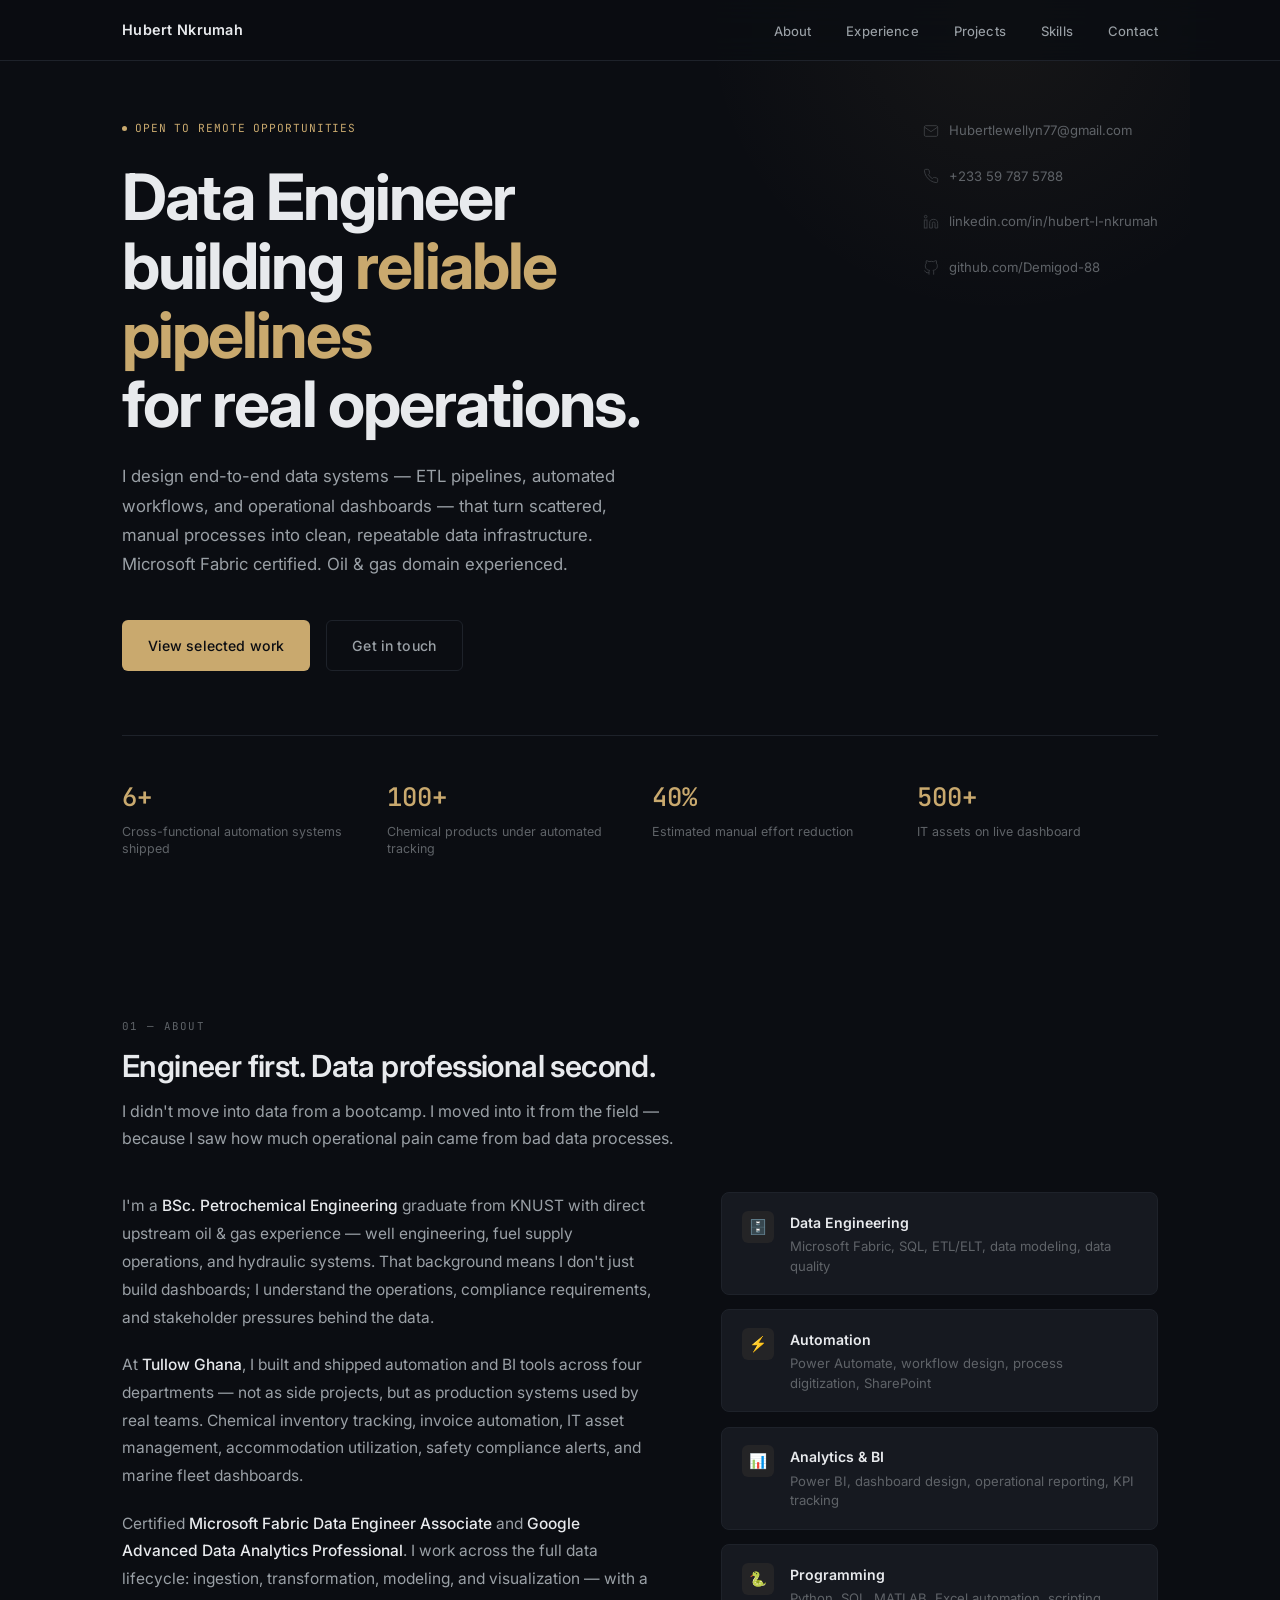
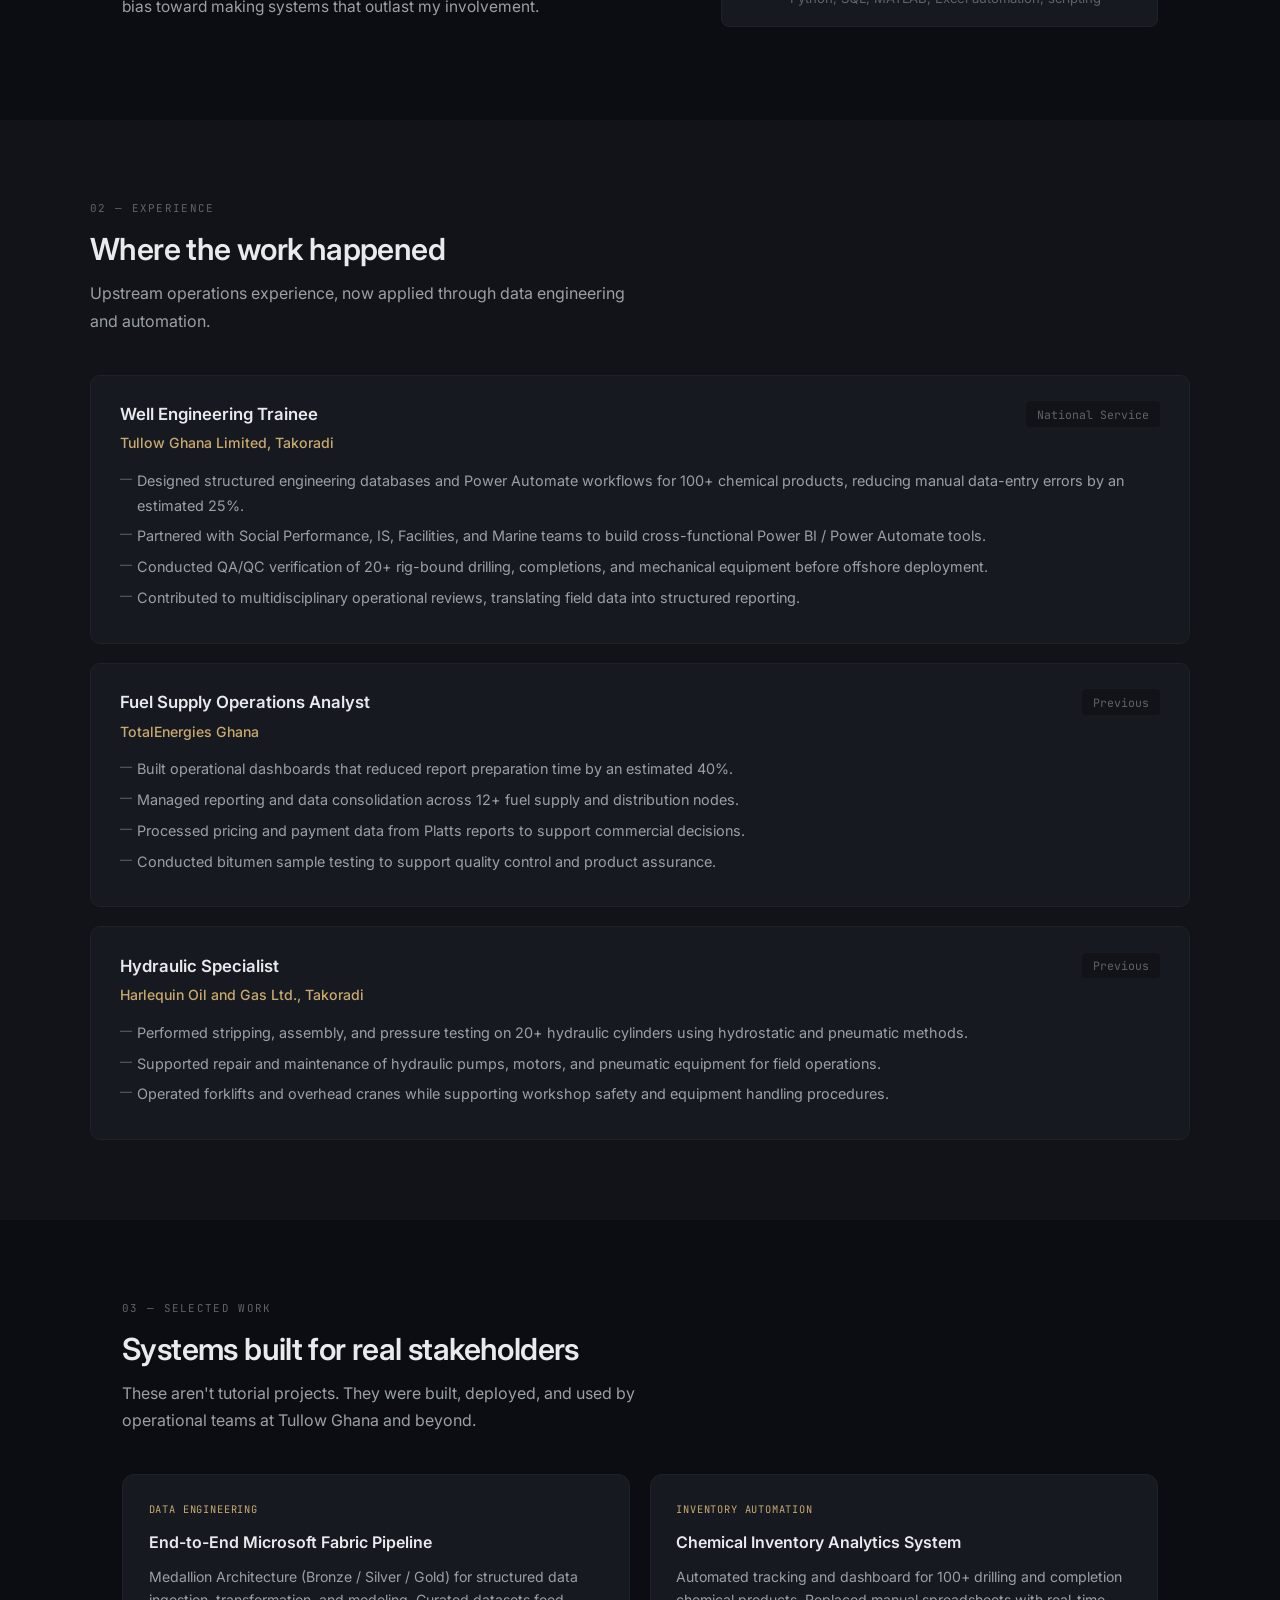
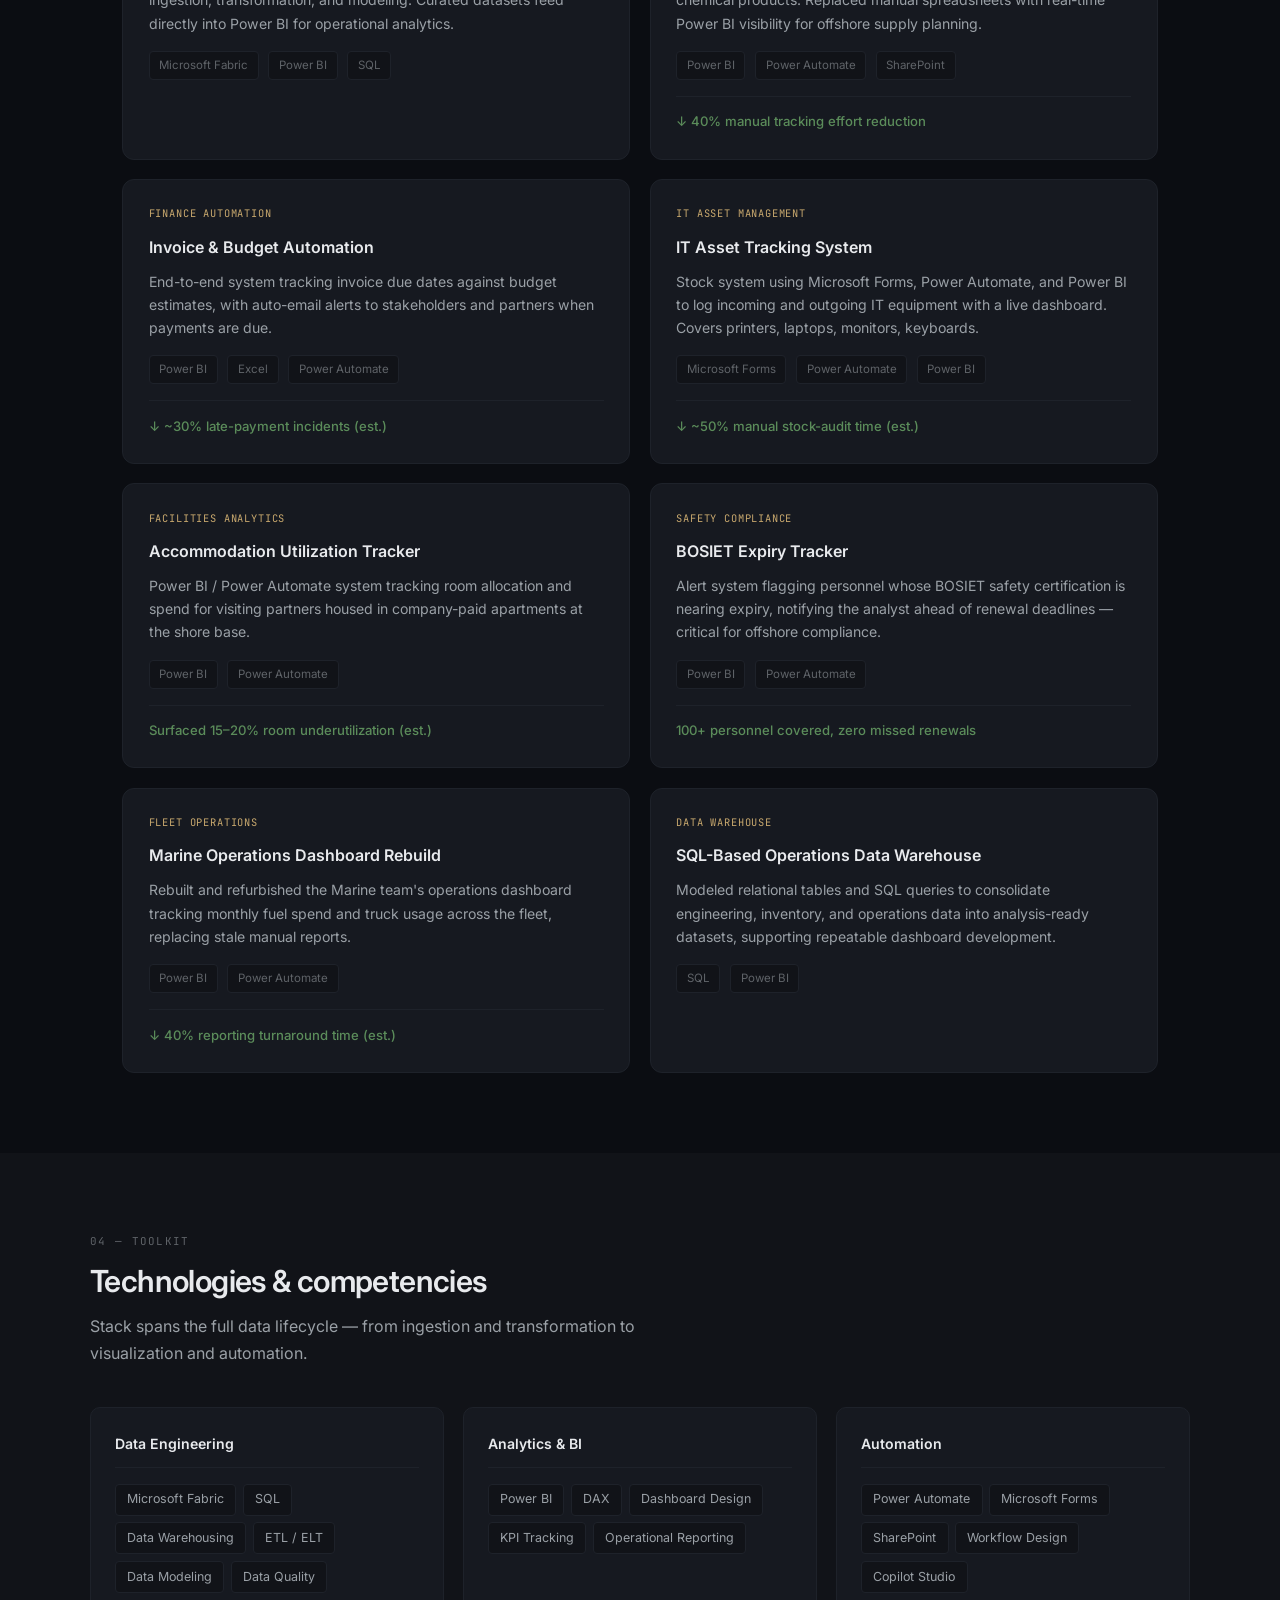
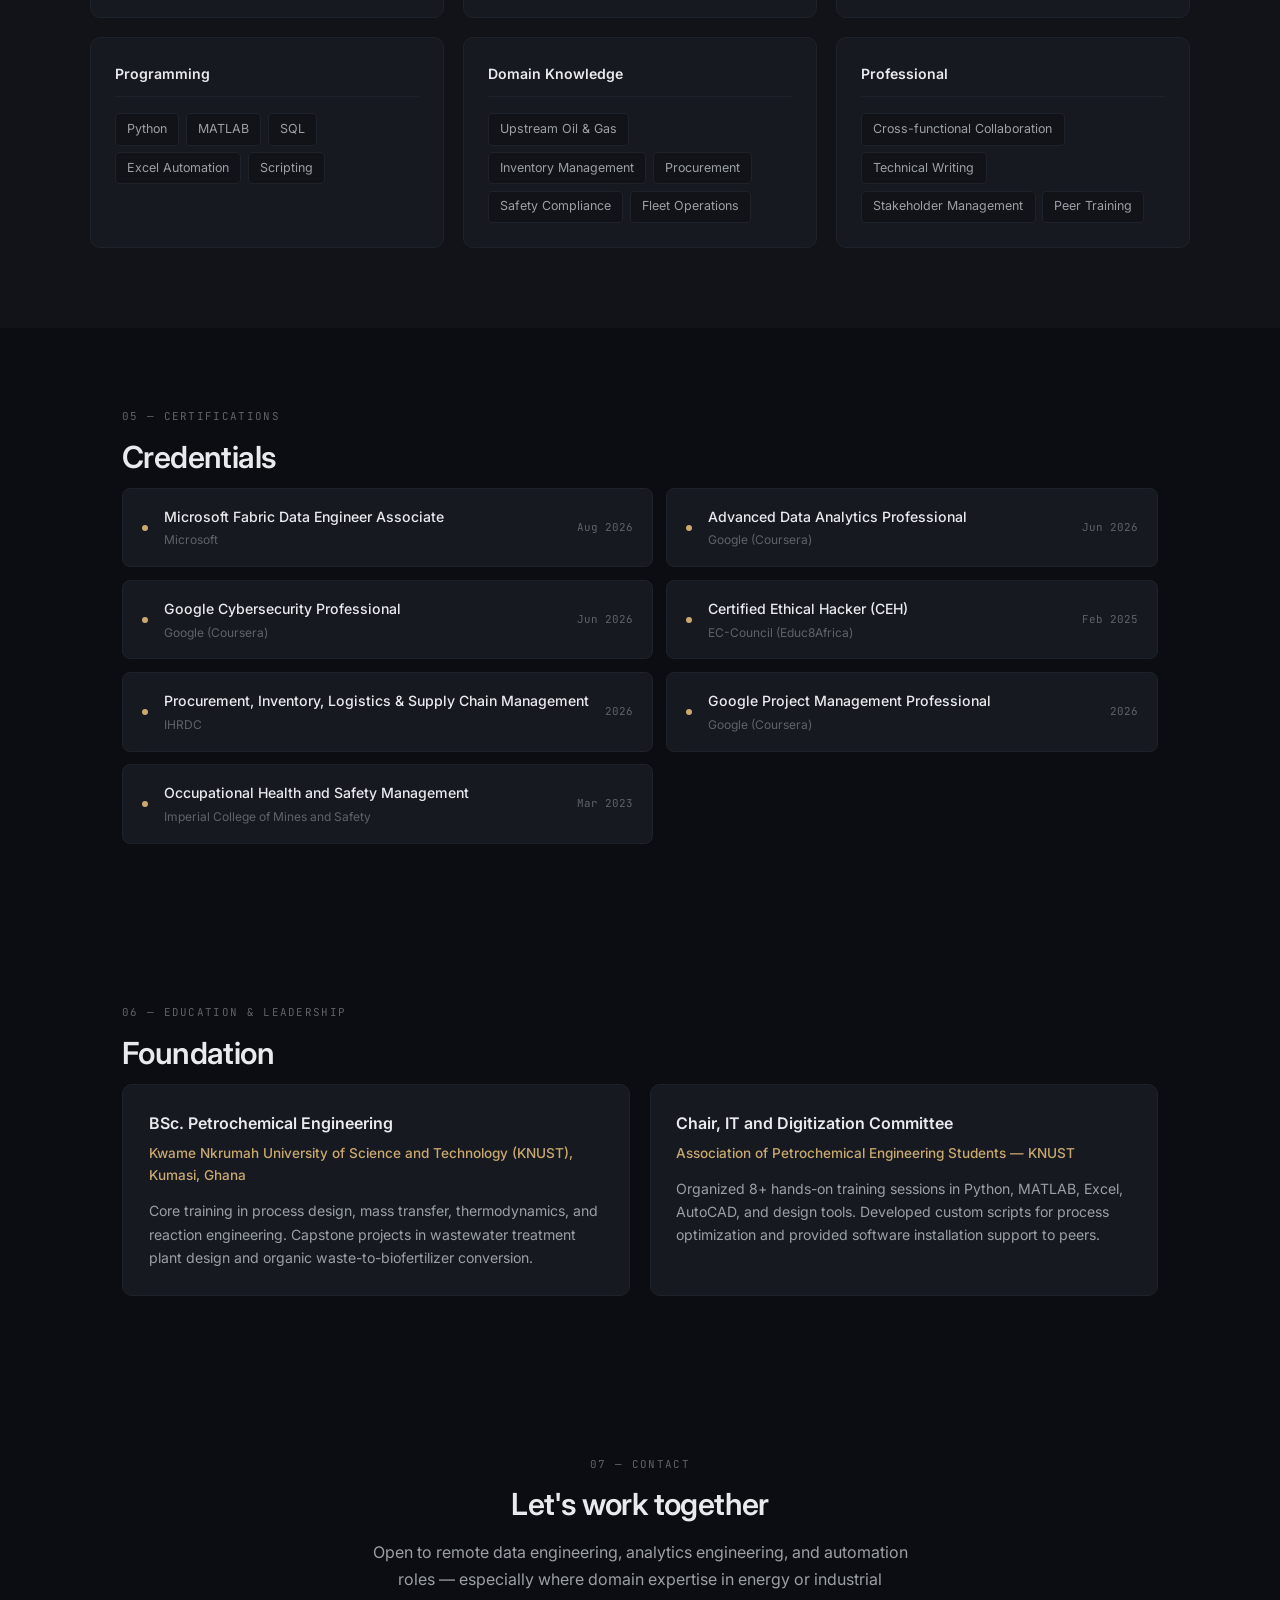
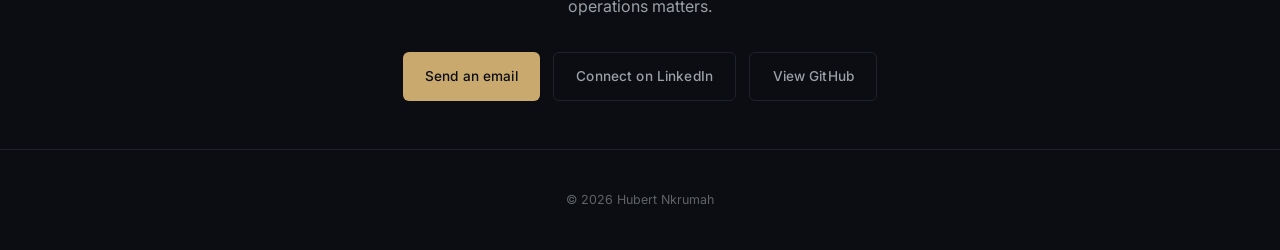
==== commit 31c4fffc: "Update index.html" ====
--- a/index.html
+++ b/index.html
@@ -3,419 +3,309 @@
 <head>
 <meta charset="UTF-8">
 <meta name="viewport" content="width=device-width, initial-scale=1.0">
-<title>Hubert Nkrumah — Data Engineer | Oil & Gas Operations</title>
-<meta name="description" content="Petrochemical engineer turned data engineer. Building automation, BI systems, and data pipelines for oil & gas operations.">
+<title>Hubert Nkrumah — Data Engineer</title>
+<meta name="description" content="Data Engineer building reliable pipelines, automation systems, and operational dashboards. Microsoft Fabric certified.">
 <link rel="preconnect" href="https://fonts.googleapis.com">
 <link rel="preconnect" href="https://fonts.gstatic.com" crossorigin>
 <link href="https://fonts.googleapis.com/css2?family=Inter:wght@300;400;500;600;700;800&family=JetBrains+Mono:wght@400;500&display=swap" rel="stylesheet">
 <style>
-:root{--bg-primary:#0a0e17;--bg-secondary:#0f1520;--bg-tertiary:#151c2c;--bg-card:#111827;--border:#1e293b;--border-hover:#334155;--text-primary:#f1f5f9;--text-secondary:#94a3b8;--text-muted:#64748b;--accent:#f59e0b;--accent-hover:#fbbf24;--accent-dim:rgba(245,158,11,0.1);--accent-glow:rgba(245,158,11,0.15);--success:#10b981;--transition:all 0.3s cubic-bezier(0.4,0,0.2,1)}
+:root{--bg:#0b0d12;--bg-elevated:#111318;--bg-card:#161920;--border:#1e222a;--border-hover:#2a2f3a;--text:#e8eaed;--text-secondary:#9aa0a6;--text-muted:#5f6368;--accent:#c9a96e;--accent-dim:rgba(201,169,110,0.08);--accent-glow:rgba(201,169,110,0.12);--success:#5b8c5a;--transition:all 0.35s cubic-bezier(0.4,0,0.2,1)}
 *{margin:0;padding:0;box-sizing:border-box}html{scroll-behavior:smooth}
-body{font-family:'Inter',-apple-system,BlinkMacSystemFont,sans-serif;background:var(--bg-primary);color:var(--text-primary);line-height:1.6;overflow-x:hidden}
-::selection{background:var(--accent);color:var(--bg-primary)}
-::-webkit-scrollbar{width:8px}::-webkit-scrollbar-track{background:var(--bg-primary)}::-webkit-scrollbar-thumb{background:var(--border);border-radius:4px}
-nav{position:fixed;top:0;left:0;right:0;z-index:1000;background:rgba(10,14,23,0.85);backdrop-filter:blur(20px);border-bottom:1px solid var(--border);transition:var(--transition)}
-nav.scrolled{background:rgba(10,14,23,0.95)}
-.nav-container{max-width:1200px;margin:0 auto;padding:0 2rem;display:flex;justify-content:space-between;align-items:center;height:64px}
-.logo{font-weight:700;font-size:1.1rem;color:var(--text-primary);text-decoration:none;display:flex;align-items:center;gap:0.5rem}
-.logo-dot{width:8px;height:8px;background:var(--accent);border-radius:50%;display:inline-block;animation:pulse 2s infinite}
-@keyframes pulse{0%,100%{opacity:1}50%{opacity:0.5}}
-.nav-links{display:flex;gap:2rem;list-style:none}
-.nav-links a{color:var(--text-secondary);text-decoration:none;font-size:0.875rem;font-weight:500;transition:var(--transition);position:relative}
-.nav-links a:hover{color:var(--text-primary)}
-.nav-links a::after{content:'';position:absolute;bottom:-4px;left:0;width:0;height:2px;background:var(--accent);transition:var(--transition)}
+body{font-family:'Inter',-apple-system,BlinkMacSystemFont,sans-serif;background:var(--bg);color:var(--text);line-height:1.65;-webkit-font-smoothing:antialiased}
+::selection{background:var(--accent);color:var(--bg)}
+::-webkit-scrollbar{width:6px}::-webkit-scrollbar-track{background:var(--bg)}::-webkit-scrollbar-thumb{background:var(--border);border-radius:3px}
+
+nav{position:fixed;top:0;left:0;right:0;z-index:1000;background:rgba(11,13,18,0.85);backdrop-filter:blur(24px) saturate(1.2);border-bottom:1px solid var(--border)}
+.nav-inner{max-width:1100px;margin:0 auto;padding:0 2rem;display:flex;justify-content:space-between;align-items:center;height:60px}
+.nav-name{font-weight:600;font-size:0.9rem;letter-spacing:0.02em;color:var(--text);text-decoration:none}
+.nav-links{display:flex;gap:2.2rem;list-style:none}
+.nav-links a{color:var(--text-secondary);text-decoration:none;font-size:0.82rem;font-weight:450;letter-spacing:0.01em;transition:var(--transition);position:relative}
+.nav-links a:hover{color:var(--text)}
+.nav-links a::after{content:'';position:absolute;bottom:-4px;left:0;width:0;height:1.5px;background:var(--accent);transition:var(--transition)}
 .nav-links a:hover::after{width:100%}
-.mobile-menu-btn{display:none;background:none;border:none;color:var(--text-primary);font-size:1.5rem;cursor:pointer}
-.hero{min-height:100vh;display:flex;align-items:center;justify-content:center;position:relative;padding:6rem 2rem 4rem;overflow:hidden}
-.hero-bg{position:absolute;inset:0;background:radial-gradient(ellipse 80% 50% at 50% -20%,rgba(245,158,11,0.08),transparent),radial-gradient(ellipse 60% 40% at 80% 80%,rgba(16,185,129,0.05),transparent);pointer-events:none}
-.hero-grid{position:absolute;inset:0;background-image:linear-gradient(rgba(30,41,59,0.3) 1px,transparent 1px),linear-gradient(90deg,rgba(30,41,59,0.3) 1px,transparent 1px);background-size:60px 60px;mask-image:radial-gradient(ellipse 60% 60% at 50% 50%,black,transparent);pointer-events:none}
-.hero-content{max-width:900px;text-align:center;position:relative;z-index:1}
-.hero-badge{display:inline-flex;align-items:center;gap:0.5rem;padding:0.5rem 1rem;background:var(--accent-dim);border:1px solid rgba(245,158,11,0.2);border-radius:9999px;font-size:0.875rem;color:var(--accent);font-weight:500;margin-bottom:2rem;animation:fadeInUp 0.6s ease-out}
-.hero-badge .status-dot{width:6px;height:6px;background:var(--success);border-radius:50%;animation:pulse 2s infinite}
-.hero h1{font-size:clamp(2.5rem,6vw,4.5rem);font-weight:800;line-height:1.1;margin-bottom:1.5rem;letter-spacing:-0.02em;animation:fadeInUp 0.6s ease-out 0.1s both}
-.hero h1 .highlight{background:linear-gradient(135deg,var(--accent),#fbbf24);-webkit-background-clip:text;-webkit-text-fill-color:transparent;background-clip:text}
-.hero-subtitle{font-size:clamp(1.1rem,2.5vw,1.35rem);color:var(--text-secondary);max-width:700px;margin:0 auto 2.5rem;line-height:1.7;animation:fadeInUp 0.6s ease-out 0.2s both}
-.hero-cta{display:flex;gap:1rem;justify-content:center;flex-wrap:wrap;animation:fadeInUp 0.6s ease-out 0.3s both}
-.btn{display:inline-flex;align-items:center;gap:0.5rem;padding:0.875rem 1.75rem;border-radius:8px;font-weight:600;font-size:0.9375rem;text-decoration:none;transition:var(--transition);cursor:pointer;border:none}
-.btn-primary{background:var(--accent);color:var(--bg-primary)}
-.btn-primary:hover{background:var(--accent-hover);transform:translateY(-2px);box-shadow:0 10px 40px var(--accent-glow)}
-.btn-secondary{background:var(--bg-tertiary);color:var(--text-primary);border:1px solid var(--border)}
-.btn-secondary:hover{background:var(--border);border-color:var(--border-hover);transform:translateY(-2px)}
-.hero-contact{display:flex;gap:1.5rem;justify-content:center;margin-top:3rem;animation:fadeInUp 0.6s ease-out 0.4s both}
-.hero-contact a{color:var(--text-muted);text-decoration:none;font-size:0.875rem;display:flex;align-items:center;gap:0.4rem;transition:var(--transition)}
-.hero-contact a:hover{color:var(--accent)}
-section{padding:6rem 2rem;max-width:1200px;margin:0 auto}
-.section-header{margin-bottom:3rem}
-.section-label{font-family:'JetBrains Mono',monospace;font-size:0.75rem;font-weight:500;color:var(--accent);text-transform:uppercase;letter-spacing:0.1em;margin-bottom:0.75rem}
-.section-title{font-size:clamp(1.75rem,4vw,2.5rem);font-weight:700;line-height:1.2;margin-bottom:1rem}
-.section-desc{color:var(--text-secondary);font-size:1.1rem;max-width:600px;line-height:1.7}
-.about-grid{display:grid;grid-template-columns:1fr 1fr;gap:4rem;align-items:start}
-.about-text{color:var(--text-secondary);font-size:1.05rem;line-height:1.8}
-.about-text p{margin-bottom:1.25rem}
-.about-text strong{color:var(--text-primary);font-weight:600}
-.about-stats{display:grid;grid-template-columns:1fr 1fr;gap:1.5rem}
-.stat-card{background:var(--bg-card);border:1px solid var(--border);border-radius:12px;padding:1.5rem;transition:var(--transition)}
-.stat-card:hover{border-color:var(--border-hover);transform:translateY(-4px)}
-.stat-number{font-size:2rem;font-weight:800;color:var(--accent);margin-bottom:0.25rem}
-.stat-label{font-size:0.875rem;color:var(--text-muted)}
-.experience-section{background:var(--bg-secondary);margin:0 -2rem;padding:6rem 2rem}
-.experience-section>div{max-width:1200px;margin:0 auto}
-.timeline{position:relative;padding-left:2rem}
-.timeline::before{content:'';position:absolute;left:0;top:0;bottom:0;width:2px;background:var(--border)}
-.timeline-item{position:relative;padding-bottom:3rem;padding-left:2rem}
-.timeline-item:last-child{padding-bottom:0}
-.timeline-dot{position:absolute;left:-2rem;top:0.5rem;width:12px;height:12px;background:var(--accent);border-radius:50%;border:3px solid var(--bg-secondary);transform:translateX(-5px)}
-.timeline-content{background:var(--bg-card);border:1px solid var(--border);border-radius:12px;padding:1.75rem;transition:var(--transition)}
-.timeline-content:hover{border-color:var(--border-hover)}
-.timeline-header{display:flex;justify-content:space-between;align-items:flex-start;margin-bottom:1rem;flex-wrap:wrap;gap:0.5rem}
-.timeline-title{font-size:1.15rem;font-weight:700;color:var(--text-primary)}
-.timeline-company{color:var(--accent);font-weight:600;font-size:0.95rem}
-.timeline-date{font-family:'JetBrains Mono',monospace;font-size:0.8rem;color:var(--text-muted);background:var(--bg-tertiary);padding:0.25rem 0.75rem;border-radius:6px;white-space:nowrap}
-.timeline-desc{color:var(--text-secondary);font-size:0.95rem;line-height:1.7}
-.timeline-desc ul{list-style:none;padding:0}
-.timeline-desc li{position:relative;padding-left:1.25rem;margin-bottom:0.5rem}
-.timeline-desc li::before{content:'›';position:absolute;left:0;color:var(--accent);font-weight:700}
-.projects-grid{display:grid;grid-template-columns:repeat(auto-fit,minmax(350px,1fr));gap:1.5rem}
-.project-card{background:var(--bg-card);border:1px solid var(--border);border-radius:16px;padding:2rem;transition:var(--transition);position:relative;overflow:hidden}
-.project-card::before{content:'';position:absolute;top:0;left:0;right:0;height:3px;background:linear-gradient(90deg,var(--accent),transparent);opacity:0;transition:var(--transition)}
-.project-card:hover{border-color:var(--border-hover);transform:translateY(-4px)}
-.project-card:hover::before{opacity:1}
-.project-tag{display:inline-block;padding:0.25rem 0.75rem;background:var(--accent-dim);color:var(--accent);font-size:0.75rem;font-weight:600;border-radius:6px;margin-bottom:1rem;text-transform:uppercase;letter-spacing:0.05em}
-.project-title{font-size:1.15rem;font-weight:700;margin-bottom:0.75rem;color:var(--text-primary)}
-.project-desc{color:var(--text-secondary);font-size:0.95rem;line-height:1.7;margin-bottom:1.25rem}
-.project-meta{display:flex;gap:1rem;flex-wrap:wrap}
-.project-meta span{font-size:0.8rem;color:var(--text-muted);display:flex;align-items:center;gap:0.3rem}
-.project-impact{margin-top:1rem;padding-top:1rem;border-top:1px solid var(--border);font-size:0.875rem;color:var(--success);font-weight:500}
-.skills-section{background:var(--bg-secondary);margin:0 -2rem;padding:6rem 2rem}
-.skills-section>div{max-width:1200px;margin:0 auto}
-.skills-grid{display:grid;grid-template-columns:repeat(auto-fit,minmax(280px,1fr));gap:1.5rem}
-.skill-category{background:var(--bg-card);border:1px solid var(--border);border-radius:12px;padding:1.75rem}
-.skill-category h3{font-size:1rem;font-weight:600;margin-bottom:1.25rem;color:var(--text-primary);display:flex;align-items:center;gap:0.5rem}
-.skill-list{display:flex;flex-wrap:wrap;gap:0.5rem}
-.skill-tag{padding:0.4rem 0.875rem;background:var(--bg-tertiary);border:1px solid var(--border);border-radius:6px;font-size:0.85rem;color:var(--text-secondary);transition:var(--transition)}
-.skill-tag:hover{border-color:var(--accent);color:var(--accent)}
-.certs-grid{display:grid;grid-template-columns:repeat(auto-fit,minmax(300px,1fr));gap:1rem}
-.cert-item{display:flex;align-items:flex-start;gap:1rem;padding:1.25rem;background:var(--bg-card);border:1px solid var(--border);border-radius:10px;transition:var(--transition)}
-.cert-item:hover{border-color:var(--border-hover)}
-.cert-icon{width:40px;height:40px;background:var(--accent-dim);border-radius:8px;display:flex;align-items:center;justify-content:center;flex-shrink:0;font-size:1.2rem}
-.cert-info h4{font-size:0.95rem;font-weight:600;color:var(--text-primary);margin-bottom:0.25rem}
-.cert-info p{font-size:0.85rem;color:var(--text-muted)}
-.edu-leadership-grid{display:grid;grid-template-columns:1fr 1fr;gap:3rem}
-.edu-card,.leadership-card{background:var(--bg-card);border:1px solid var(--border);border-radius:12px;padding:2rem}
-.edu-card h3,.leadership-card h3{font-size:1.1rem;font-weight:700;margin-bottom:0.5rem;color:var(--text-primary)}
-.edu-card .institution,.leadership-card .org{color:var(--accent);font-weight:600;font-size:0.95rem;margin-bottom:1rem}
-.edu-card p,.leadership-card p{color:var(--text-secondary);font-size:0.95rem;line-height:1.7}
-.contact-section{background:var(--bg-secondary);margin:0 -2rem;padding:6rem 2rem;text-align:center}
-.contact-section>div{max-width:600px;margin:0 auto}
-.contact-section h2{font-size:clamp(1.75rem,4vw,2.5rem);font-weight:700;margin-bottom:1rem}
-.contact-section p{color:var(--text-secondary);margin-bottom:2rem;font-size:1.1rem}
-.contact-links{display:flex;gap:1rem;justify-content:center;flex-wrap:wrap}
-.contact-link{display:inline-flex;align-items:center;gap:0.5rem;padding:0.875rem 1.5rem;background:var(--bg-card);border:1px solid var(--border);border-radius:8px;color:var(--text-primary);text-decoration:none;font-weight:500;transition:var(--transition)}
-.contact-link:hover{border-color:var(--accent);color:var(--accent);transform:translateY(-2px)}
-footer{text-align:center;padding:3rem 2rem;color:var(--text-muted);font-size:0.875rem;border-top:1px solid var(--border)}
-@keyframes fadeInUp{from{opacity:0;transform:translateY(30px)}to{opacity:1;transform:translateY(0)}}
-.animate-on-scroll{opacity:0;transform:translateY(30px);transition:opacity 0.6s ease-out,transform 0.6s ease-out}
-.animate-on-scroll.visible{opacity:1;transform:translateY(0)}
-@media(max-width:768px){.nav-links{display:none;position:absolute;top:64px;left:0;right:0;background:var(--bg-primary);border-bottom:1px solid var(--border);flex-direction:column;padding:1rem 2rem;gap:1rem}.nav-links.active{display:flex}.mobile-menu-btn{display:block}.about-grid,.edu-leadership-grid{grid-template-columns:1fr;gap:2rem}.projects-grid{grid-template-columns:1fr}.about-stats{grid-template-columns:1fr 1fr}.hero-cta{flex-direction:column;align-items:center}.btn{width:100%;justify-content:center}.timeline{padding-left:1.5rem}.timeline-item{padding-left:1.5rem}}
-@media(max-width:480px){.about-stats{grid-template-columns:1fr}}
+.mobile-btn{display:none;background:none;border:none;color:var(--text-secondary);font-size:1.3rem;cursor:pointer}
+
+.hero{min-height:100vh;display:flex;align-items:center;padding:7rem 2rem 5rem;position:relative;overflow:hidden}
+.hero::before{content:'';position:absolute;top:-30%;right:-10%;width:600px;height:600px;background:radial-gradient(circle,rgba(201,169,110,0.06),transparent 70%);pointer-events:none}
+.hero-inner{max-width:1100px;margin:0 auto;width:100%;position:relative;z-index:1}
+.hero-top{display:flex;justify-content:space-between;align-items:flex-start;margin-bottom:3rem;flex-wrap:wrap;gap:2rem}
+.hero-left{max-width:640px}
+.hero-tag{display:inline-flex;align-items:center;gap:0.5rem;font-family:'JetBrains Mono',monospace;font-size:0.7rem;color:var(--accent);letter-spacing:0.08em;text-transform:uppercase;margin-bottom:1.5rem}
+.hero-tag .dot{width:5px;height:5px;background:var(--accent);border-radius:50%;animation:breathe 3s ease-in-out infinite}
+@keyframes breathe{0%,100%{opacity:0.4}50%{opacity:1}}
+.hero h1{font-size:clamp(2.4rem,5.5vw,4rem);font-weight:700;line-height:1.08;letter-spacing:-0.03em;margin-bottom:1.5rem;color:var(--text)}
+.hero h1 em{font-style:normal;color:var(--accent)}
+.hero-sub{font-size:1.05rem;color:var(--text-secondary);line-height:1.75;max-width:520px;margin-bottom:2.5rem}
+.hero-actions{display:flex;gap:1rem;flex-wrap:wrap}
+.btn{display:inline-flex;align-items:center;gap:0.5rem;padding:0.8rem 1.6rem;border-radius:6px;font-size:0.88rem;font-weight:500;letter-spacing:0.01em;text-decoration:none;transition:var(--transition);cursor:pointer;border:none}
+.btn-main{background:var(--accent);color:var(--bg)}
+.btn-main:hover{background:#d4b87a;transform:translateY(-1px);box-shadow:0 8px 30px var(--accent-glow)}
+.btn-ghost{background:transparent;color:var(--text-secondary);border:1px solid var(--border)}
+.btn-ghost:hover{border-color:var(--border-hover);color:var(--text);background:var(--bg-elevated)}
+
+.hero-right{display:flex;flex-direction:column;gap:1.5rem;padding-top:0.5rem}
+.contact-line{display:flex;align-items:center;gap:0.6rem;font-size:0.82rem;color:var(--text-muted);text-decoration:none;transition:var(--transition)}
+.contact-line:hover{color:var(--accent)}
+.contact-line svg{width:16px;height:16px;opacity:0.5;flex-shrink:0}
+.contact-line:hover svg{opacity:0.8}
+
+.hero-metrics{display:grid;grid-template-columns:repeat(4,1fr);gap:1.5rem;margin-top:4rem;padding-top:2.5rem;border-top:1px solid var(--border)}
+.metric .metric-num{font-family:'JetBrains Mono',monospace;font-size:1.6rem;font-weight:500;color:var(--accent);margin-bottom:0.3rem}
+.metric .metric-label{font-size:0.78rem;color:var(--text-muted);line-height:1.4}
+
+section{padding:5rem 2rem;max-width:1100px;margin:0 auto}
+.sec-label{font-family:'JetBrains Mono',monospace;font-size:0.68rem;color:var(--text-muted);text-transform:uppercase;letter-spacing:0.12em;margin-bottom:0.8rem}
+.sec-title{font-size:clamp(1.4rem,3vw,1.9rem);font-weight:600;line-height:1.2;margin-bottom:0.8rem;letter-spacing:-0.02em}
+.sec-desc{color:var(--text-secondary);font-size:1rem;max-width:560px;line-height:1.7;margin-bottom:2.5rem}
+
+.about-grid{display:grid;grid-template-columns:1.1fr 0.9fr;gap:4rem;align-items:start}
+.about-text{color:var(--text-secondary);font-size:0.97rem;line-height:1.8}
+.about-text p{margin-bottom:1.2rem}
+.about-text strong{color:var(--text);font-weight:500}
+.about-highlights{display:flex;flex-direction:column;gap:0.9rem}
+.hl-item{display:flex;gap:1rem;align-items:flex-start;padding:1.1rem 1.3rem;background:var(--bg-card);border:1px solid var(--border);border-radius:8px;transition:var(--transition)}
+.hl-item:hover{border-color:var(--border-hover)}
+.hl-icon{width:32px;height:32px;border-radius:6px;background:var(--accent-dim);display:flex;align-items:center;justify-content:center;font-size:0.9rem;flex-shrink:0}
+.hl-content h4{font-size:0.88rem;font-weight:600;color:var(--text);margin-bottom:0.2rem}
+.hl-content p{font-size:0.82rem;color:var(--text-muted);line-height:1.5}
+
+.exp-section{background:var(--bg-elevated);margin:0 -2rem;padding:5rem 2rem}
+.exp-section>div{max-width:1100px;margin:0 auto}
+.exp-list{display:flex;flex-direction:column;gap:1.2rem}
+.exp-card{background:var(--bg-card);border:1px solid var(--border);border-radius:10px;padding:1.6rem 1.8rem;transition:var(--transition)}
+.exp-card:hover{border-color:var(--border-hover)}
+.exp-header{display:flex;justify-content:space-between;align-items:flex-start;margin-bottom:0.9rem;flex-wrap:wrap;gap:0.6rem}
+.exp-role{font-size:1.05rem;font-weight:600;color:var(--text)}
+.exp-co{color:var(--accent);font-size:0.88rem;font-weight:500;margin-top:0.15rem}
+.exp-date{font-family:'JetBrains Mono',monospace;font-size:0.72rem;color:var(--text-muted);background:var(--bg-elevated);padding:0.2rem 0.7rem;border-radius:4px;white-space:nowrap}
+.exp-desc{color:var(--text-secondary);font-size:0.9rem;line-height:1.7}
+.exp-desc ul{list-style:none;padding:0}
+.exp-desc li{position:relative;padding-left:1.1rem;margin-bottom:0.4rem}
+.exp-desc li::before{content:'—';position:absolute;left:0;color:var(--text-muted);font-size:0.75rem}
+
+.proj-grid{display:grid;grid-template-columns:repeat(2,1fr);gap:1.2rem}
+.proj-card{background:var(--bg-card);border:1px solid var(--border);border-radius:12px;padding:1.6rem;transition:var(--transition);position:relative;overflow:hidden}
+.proj-card::before{content:'';position:absolute;top:0;left:0;right:0;height:2px;background:linear-gradient(90deg,var(--accent),transparent 60%);opacity:0;transition:var(--transition)}
+.proj-card:hover{border-color:var(--border-hover);transform:translateY(-3px)}
+.proj-card:hover::before{opacity:1}
+.proj-tag{font-family:'JetBrains Mono',monospace;font-size:0.65rem;color:var(--accent);text-transform:uppercase;letter-spacing:0.08em;margin-bottom:0.7rem;display:block}
+.proj-title{font-size:1rem;font-weight:600;margin-bottom:0.6rem;color:var(--text)}
+.proj-desc{color:var(--text-secondary);font-size:0.88rem;line-height:1.65;margin-bottom:1rem}
+.proj-meta{display:flex;gap:0.6rem;flex-wrap:wrap}
+.proj-meta span{font-size:0.72rem;color:var(--text-muted);background:var(--bg-elevated);padding:0.25rem 0.6rem;border-radius:4px;border:1px solid var(--border)}
+.proj-impact{margin-top:1rem;padding-top:0.9rem;border-top:1px solid var(--border);font-size:0.82rem;color:var(--success);font-weight:500;display:flex;align-items:center;gap:0.4rem}
+
+.skills-section{background:var(--bg-elevated);margin:0 -2rem;padding:5rem 2rem}
+.skills-section>div{max-width:1100px;margin:0 auto}
+.skills-grid{display:grid;grid-template-columns:repeat(3,1fr);gap:1.2rem}
+.skill-cat{background:var(--bg-card);border:1px solid var(--border);border-radius:10px;padding:1.5rem;transition:var(--transition)}
+.skill-cat:hover{border-color:var(--border-hover)}
+.skill-cat h3{font-size:0.88rem;font-weight:600;color:var(--text);margin-bottom:1rem;padding-bottom:0.7rem;border-bottom:1px solid var(--border)}
+.skill-tags{display:flex;flex-wrap:wrap;gap:0.4rem}
+.stag{font-size:0.78rem;color:var(--text-secondary);background:var(--bg-elevated);border:1px solid var(--border);padding:0.3rem 0.7rem;border-radius:4px;transition:var(--transition)}
+.stag:hover{border-color:var(--accent);color:var(--accent);cursor:default}
+
+.cert-grid{display:grid;grid-template-columns:repeat(2,1fr);gap:0.8rem}
+.cert-row{display:flex;align-items:center;gap:1rem;padding:1rem 1.2rem;background:var(--bg-card);border:1px solid var(--border);border-radius:8px;transition:var(--transition)}
+.cert-row:hover{border-color:var(--border-hover)}
+.cert-dot{width:6px;height:6px;background:var(--accent);border-radius:50%;flex-shrink:0}
+.cert-info{flex:1;min-width:0}
+.cert-info h4{font-size:0.88rem;font-weight:500;color:var(--text);margin-bottom:0.15rem;white-space:nowrap;overflow:hidden;text-overflow:ellipsis}
+.cert-info p{font-size:0.75rem;color:var(--text-muted)}
+.cert-date{font-family:'JetBrains Mono',monospace;font-size:0.68rem;color:var(--text-muted);white-space:nowrap}
+
+.edu-grid{display:grid;grid-template-columns:1fr 1fr;gap:1.2rem}
+.edu-card{background:var(--bg-card);border:1px solid var(--border);border-radius:10px;padding:1.6rem;transition:var(--transition)}
+.edu-card:hover{border-color:var(--border-hover)}
+.edu-card h3{font-size:1rem;font-weight:600;color:var(--text);margin-bottom:0.3rem}
+.edu-card .edu-org{color:var(--accent);font-size:0.85rem;font-weight:500;margin-bottom:0.8rem}
+.edu-card p{color:var(--text-secondary);font-size:0.88rem;line-height:1.65}
+
+.contact-section{padding:5rem 2rem 3rem;text-align:center}
+.contact-section .sec-title{margin-bottom:1rem}
+.contact-section .sec-desc{margin:0 auto 2rem}
+.contact-btns{display:flex;gap:0.8rem;justify-content:center;flex-wrap:wrap}
+.contact-btns .btn{padding:0.75rem 1.4rem;font-size:0.85rem}
+
+footer{text-align:center;padding:2.5rem 2rem;color:var(--text-muted);font-size:0.78rem;border-top:1px solid var(--border)}
+
+.reveal{opacity:0;transform:translateY(24px);transition:opacity 0.7s ease,transform 0.7s ease}
+.reveal.visible{opacity:1;transform:translateY(0)}
+
+@media(max-width:900px){.about-grid{grid-template-columns:1fr;gap:2.5rem}.proj-grid,.skills-grid,.cert-grid,.edu-grid{grid-template-columns:1fr}.hero-metrics{grid-template-columns:repeat(2,1fr);gap:1.2rem}}
+@media(max-width:640px){.nav-links{display:none}.mobile-btn{display:block}.hero-top{flex-direction:column}.hero-metrics{grid-template-columns:1fr 1fr}.hero h1{font-size:2.1rem}section{padding:3.5rem 1.5rem}}
 </style>
-<base target="_blank">
 </head>
 <body>
-<nav id="navbar">
-<div class="nav-container">
-<a href="#" class="logo"><span class="logo-dot"></span>Hubert Nkrumah</a>
-<ul class="nav-links" id="navLinks">
-<li><a href="#about">About</a></li>
-<li><a href="#experience">Experience</a></li>
-<li><a href="#projects">Projects</a></li>
-<li><a href="#skills">Skills</a></li>
-<li><a href="#contact">Contact</a></li>
-</ul>
-<button class="mobile-menu-btn" id="mobileMenuBtn" aria-label="Toggle menu">☰</button>
+
+<nav>
+  <div class="nav-inner">
+    <a href="#" class="nav-name">Hubert Nkrumah</a>
+    <ul class="nav-links">
+      <li><a href="#about">About</a></li>
+      <li><a href="#experience">Experience</a></li>
+      <li><a href="#projects">Projects</a></li>
+      <li><a href="#skills">Skills</a></li>
+      <li><a href="#contact">Contact</a></li>
+    </ul>
+    <button class="mobile-btn" onclick="document.querySelector('.nav-links').classList.toggle('active')">☰</button>
+  </div>
+</nav>
+
+<section class="hero">
+  <div class="hero-inner">
+    <div class="hero-top">
+      <div class="hero-left">
+        <div class="hero-tag"><span class="dot"></span> Open to remote opportunities</div>
+        <h1>Data Engineer<br>building <em>reliable pipelines</em><br>for real operations.</h1>
+        <p class="hero-sub">I design end-to-end data systems — ETL pipelines, automated workflows, and operational dashboards — that turn scattered, manual processes into clean, repeatable data infrastructure. Microsoft Fabric certified. Oil & gas domain experienced.</p>
+        <div class="hero-actions">
+          <a href="#projects" class="btn btn-main">View selected work</a>
+          <a href="#contact" class="btn btn-ghost">Get in touch</a>
+        </div>
+      </div>
+      <div class="hero-right">
+        <a href="mailto:Hubertlewellyn77@gmail.com" class="contact-line">
+          <svg viewBox="0 0 24 24" fill="none" stroke="currentColor" stroke-width="1.5"><path d="M4 4h16c1.1 0 2 .9 2 2v12c0 1.1-.9 2-2 2H4c-1.1 0-2-.9-2-2V6c0-1.1.9-2 2-2z"/><polyline points="22,6 12,13 2,6"/></svg>
+          Hubertlewellyn77@gmail.com
+        </a>
+        <a href="tel:+233597875788" class="contact-line">
+          <svg viewBox="0 0 24 24" fill="none" stroke="currentColor" stroke-width="1.5"><path d="M22 16.92v3a2 2 0 0 1-2.18 2 19.79 19.79 0 0 1-8.63-3.07 19.5 19.5 0 0 1-6-6 19.79 19.79 0 0 1-3.07-8.67A2 2 0 0 1 4.11 2h3a2 2 0 0 1 2 1.72c.127.96.361 1.903.7 2.81a2 2 0 0 1-.45 2.11L8.09 9.91a16 16 0 0 0 6 6l1.27-1.27a2 2 0 0 1 2.11-.45c.907.339 1.85.573 2.81.7A2 2 0 0 1 22 16.92z"/></svg>
+          +233 59 787 5788
+        </a>
+        <a href="https://www.linkedin.com/in/hubert-l-nkrumah" target="_blank" class="contact-line">
+          <svg viewBox="0 0 24 24" fill="none" stroke="currentColor" stroke-width="1.5"><path d="M16 8a6 6 0 0 1 6 6v7h-4v-7a2 2 0 0 0-2-2 2 2 0 0 0-2 2v7h-4v-7a6 6 0 0 1 6-6z"/><rect x="2" y="9" width="4" height="12"/><circle cx="4" cy="4" r="2"/></svg>
+          linkedin.com/in/hubert-l-nkrumah
+        </a>
+        <a href="https://github.com/Demigod-88" target="_blank" class="contact-line">
+          <svg viewBox="0 0 24 24" fill="none" stroke="currentColor" stroke-width="1.5"><path d="M9 19c-5 1.5-5-2.5-7-3m14 6v-3.87a3.37 3.37 0 0 0-.94-2.61c3.14-.35 6.44-1.54 6.44-7A5.44 5.44 0 0 0 20 4.77 5.07 5.07 0 0 0 19.91 1S18.73.65 16 2.48a13.38 13.38 0 0 0-7 0C6.27.65 5.09 1 5.09 1A5.07 5.07 0 0 0 5 4.77a5.44 5.44 0 0 0-1.5 3.78c0 5.42 3.3 6.61 6.44 7A3.37 3.37 0 0 0 9 18.13V22"/></svg>
+          github.com/Demigod-88
+        </a>
+      </div>
+    </div>
+    <div class="hero-metrics">
+      <div class="metric"><div class="metric-num">6+</div><div class="metric-label">Cross-functional automation systems shipped</div></div>
+      <div class="metric"><div class="metric-num">100+</div><div class="metric-label">Chemical products under automated tracking</div></div>
+      <div class="metric"><div class="metric-num">40%</div><div class="metric-label">Estimated manual effort reduction</div></div>
+      <div class="metric"><div class="metric-num">500+</div><div class="metric-label">IT assets on live dashboard</div></div>
+    </div>
+  </div>
+</section>
+
+<section id="about">
+  <div class="sec-label reveal">01 — About</div>
+  <h2 class="sec-title reveal">Engineer first. Data professional second.</h2>
+  <p class="sec-desc reveal">I didn't move into data from a bootcamp. I moved into it from the field — because I saw how much operational pain came from bad data processes.</p>
+  <div class="about-grid">
+    <div class="about-text reveal">
+      <p>I'm a <strong>BSc. Petrochemical Engineering</strong> graduate from KNUST with direct upstream oil & gas experience — well engineering, fuel supply operations, and hydraulic systems. That background means I don't just build dashboards; I understand the operations, compliance requirements, and stakeholder pressures behind the data.</p>
+      <p>At <strong>Tullow Ghana</strong>, I built and shipped automation and BI tools across four departments — not as side projects, but as production systems used by real teams. Chemical inventory tracking, invoice automation, IT asset management, accommodation utilization, safety compliance alerts, and marine fleet dashboards.</p>
+      <p>Certified <strong>Microsoft Fabric Data Engineer Associate</strong> and <strong>Google Advanced Data Analytics Professional</strong>. I work across the full data lifecycle: ingestion, transformation, modeling, and visualization — with a bias toward making systems that outlast my involvement.</p>
+    </div>
+    <div class="about-highlights reveal">
+      <div class="hl-item"><div class="hl-icon">🗄️</div><div class="hl-content"><h4>Data Engineering</h4><p>Microsoft Fabric, SQL, ETL/ELT, data modeling, data quality</p></div></div>
+      <div class="hl-item"><div class="hl-icon">⚡</div><div class="hl-content"><h4>Automation</h4><p>Power Automate, workflow design, process digitization, SharePoint</p></div></div>
+      <div class="hl-item"><div class="hl-icon">📊</div><div class="hl-content"><h4>Analytics & BI</h4><p>Power BI, dashboard design, operational reporting, KPI tracking</p></div></div>
+      <div class="hl-item"><div class="hl-icon">🐍</div><div class="hl-content"><h4>Programming</h4><p>Python, SQL, MATLAB, Excel automation, scripting</p></div></div>
+    </div>
+  </div>
+</section>
+
+<div class="exp-section" id="experience">
+  <div>
+    <div class="sec-label reveal">02 — Experience</div>
+    <h2 class="sec-title reveal">Where the work happened</h2>
+    <p class="sec-desc reveal">Upstream operations experience, now applied through data engineering and automation.</p>
+    <div class="exp-list">
+      <div class="exp-card reveal">
+        <div class="exp-header"><div><div class="exp-role">Well Engineering Trainee</div><div class="exp-co">Tullow Ghana Limited, Takoradi</div></div><span class="exp-date">National Service</span></div>
+        <div class="exp-desc"><ul><li>Designed structured engineering databases and Power Automate workflows for 100+ chemical products, reducing manual data-entry errors by an estimated 25%.</li><li>Partnered with Social Performance, IS, Facilities, and Marine teams to build cross-functional Power BI / Power Automate tools.</li><li>Conducted QA/QC verification of 20+ rig-bound drilling, completions, and mechanical equipment before offshore deployment.</li><li>Contributed to multidisciplinary operational reviews, translating field data into structured reporting.</li></ul></div>
+      </div>
+      <div class="exp-card reveal">
+        <div class="exp-header"><div><div class="exp-role">Fuel Supply Operations Analyst</div><div class="exp-co">TotalEnergies Ghana</div></div><span class="exp-date">Previous</span></div>
+        <div class="exp-desc"><ul><li>Built operational dashboards that reduced report preparation time by an estimated 40%.</li><li>Managed reporting and data consolidation across 12+ fuel supply and distribution nodes.</li><li>Processed pricing and payment data from Platts reports to support commercial decisions.</li><li>Conducted bitumen sample testing to support quality control and product assurance.</li></ul></div>
+      </div>
+      <div class="exp-card reveal">
+        <div class="exp-header"><div><div class="exp-role">Hydraulic Specialist</div><div class="exp-co">Harlequin Oil and Gas Ltd., Takoradi</div></div><span class="exp-date">Previous</span></div>
+        <div class="exp-desc"><ul><li>Performed stripping, assembly, and pressure testing on 20+ hydraulic cylinders using hydrostatic and pneumatic methods.</li><li>Supported repair and maintenance of hydraulic pumps, motors, and pneumatic equipment for field operations.</li><li>Operated forklifts and overhead cranes while supporting workshop safety and equipment handling procedures.</li></ul></div>
+      </div>
+    </div>
+  </div>
 </div>
-</nav>
-
-<section class="hero">
-<div class="hero-bg"></div>
-<div class="hero-grid"></div>
-<div class="hero-content">
-<div class="hero-badge"><span class="status-dot"></span>Open to remote data engineering opportunities</div>
-<h1>Data Engineer with<br><span class="highlight">Oil & Gas Domain Expertise</span></h1>
-<p class="hero-subtitle">I build end-to-end data pipelines, automation systems, and BI dashboards for upstream oil & gas operations — turning manual, error-prone processes into reliable, data-driven workflows.</p>
-<div class="hero-cta">
-<a href="#projects" class="btn btn-primary">View My Work</a>
-<a href="#contact" class="btn btn-secondary">Get In Touch</a>
+
+<section id="projects">
+  <div class="sec-label reveal">03 — Selected Work</div>
+  <h2 class="sec-title reveal">Systems built for real stakeholders</h2>
+  <p class="sec-desc reveal">These aren't tutorial projects. They were built, deployed, and used by operational teams at Tullow Ghana and beyond.</p>
+  <div class="proj-grid">
+    <div class="proj-card reveal"><span class="proj-tag">Data Engineering</span><h3 class="proj-title">End-to-End Microsoft Fabric Pipeline</h3><p class="proj-desc">Medallion Architecture (Bronze / Silver / Gold) for structured data ingestion, transformation, and modeling. Curated datasets feed directly into Power BI for operational analytics.</p><div class="proj-meta"><span>Microsoft Fabric</span><span>Power BI</span><span>SQL</span></div></div>
+    <div class="proj-card reveal"><span class="proj-tag">Inventory Automation</span><h3 class="proj-title">Chemical Inventory Analytics System</h3><p class="proj-desc">Automated tracking and dashboard for 100+ drilling and completion chemical products. Replaced manual spreadsheets with real-time Power BI visibility for offshore supply planning.</p><div class="proj-meta"><span>Power BI</span><span>Power Automate</span><span>SharePoint</span></div><div class="proj-impact">↓ 40% manual tracking effort reduction</div></div>
+    <div class="proj-card reveal"><span class="proj-tag">Finance Automation</span><h3 class="proj-title">Invoice & Budget Automation</h3><p class="proj-desc">End-to-end system tracking invoice due dates against budget estimates, with auto-email alerts to stakeholders and partners when payments are due.</p><div class="proj-meta"><span>Power BI</span><span>Excel</span><span>Power Automate</span></div><div class="proj-impact">↓ ~30% late-payment incidents (est.)</div></div>
+    <div class="proj-card reveal"><span class="proj-tag">IT Asset Management</span><h3 class="proj-title">IT Asset Tracking System</h3><p class="proj-desc">Stock system using Microsoft Forms, Power Automate, and Power BI to log incoming and outgoing IT equipment with a live dashboard. Covers printers, laptops, monitors, keyboards.</p><div class="proj-meta"><span>Microsoft Forms</span><span>Power Automate</span><span>Power BI</span></div><div class="proj-impact">↓ ~50% manual stock-audit time (est.)</div></div>
+    <div class="proj-card reveal"><span class="proj-tag">Facilities Analytics</span><h3 class="proj-title">Accommodation Utilization Tracker</h3><p class="proj-desc">Power BI / Power Automate system tracking room allocation and spend for visiting partners housed in company-paid apartments at the shore base.</p><div class="proj-meta"><span>Power BI</span><span>Power Automate</span></div><div class="proj-impact">Surfaced 15–20% room underutilization (est.)</div></div>
+    <div class="proj-card reveal"><span class="proj-tag">Safety Compliance</span><h3 class="proj-title">BOSIET Expiry Tracker</h3><p class="proj-desc">Alert system flagging personnel whose BOSIET safety certification is nearing expiry, notifying the analyst ahead of renewal deadlines — critical for offshore compliance.</p><div class="proj-meta"><span>Power BI</span><span>Power Automate</span></div><div class="proj-impact">100+ personnel covered, zero missed renewals</div></div>
+    <div class="proj-card reveal"><span class="proj-tag">Fleet Operations</span><h3 class="proj-title">Marine Operations Dashboard Rebuild</h3><p class="proj-desc">Rebuilt and refurbished the Marine team's operations dashboard tracking monthly fuel spend and truck usage across the fleet, replacing stale manual reports.</p><div class="proj-meta"><span>Power BI</span><span>Power Automate</span></div><div class="proj-impact">↓ 40% reporting turnaround time (est.)</div></div>
+    <div class="proj-card reveal"><span class="proj-tag">Data Warehouse</span><h3 class="proj-title">SQL-Based Operations Data Warehouse</h3><p class="proj-desc">Modeled relational tables and SQL queries to consolidate engineering, inventory, and operations data into analysis-ready datasets, supporting repeatable dashboard development.</p><div class="proj-meta"><span>SQL</span><span>Power BI</span></div></div>
+  </div>
+</section>
+
+<div class="skills-section" id="skills">
+  <div>
+    <div class="sec-label reveal">04 — Toolkit</div>
+    <h2 class="sec-title reveal">Technologies & competencies</h2>
+    <p class="sec-desc reveal">Stack spans the full data lifecycle — from ingestion and transformation to visualization and automation.</p>
+    <div class="skills-grid">
+      <div class="skill-cat reveal"><h3>Data Engineering</h3><div class="skill-tags"><span class="stag">Microsoft Fabric</span><span class="stag">SQL</span><span class="stag">Data Warehousing</span><span class="stag">ETL / ELT</span><span class="stag">Data Modeling</span><span class="stag">Data Quality</span></div></div>
+      <div class="skill-cat reveal"><h3>Analytics & BI</h3><div class="skill-tags"><span class="stag">Power BI</span><span class="stag">DAX</span><span class="stag">Dashboard Design</span><span class="stag">KPI Tracking</span><span class="stag">Operational Reporting</span></div></div>
+      <div class="skill-cat reveal"><h3>Automation</h3><div class="skill-tags"><span class="stag">Power Automate</span><span class="stag">Microsoft Forms</span><span class="stag">SharePoint</span><span class="stag">Workflow Design</span><span class="stag">Copilot Studio</span></div></div>
+      <div class="skill-cat reveal"><h3>Programming</h3><div class="skill-tags"><span class="stag">Python</span><span class="stag">MATLAB</span><span class="stag">SQL</span><span class="stag">Excel Automation</span><span class="stag">Scripting</span></div></div>
+      <div class="skill-cat reveal"><h3>Domain Knowledge</h3><div class="skill-tags"><span class="stag">Upstream Oil & Gas</span><span class="stag">Inventory Management</span><span class="stag">Procurement</span><span class="stag">Safety Compliance</span><span class="stag">Fleet Operations</span></div></div>
+      <div class="skill-cat reveal"><h3>Professional</h3><div class="skill-tags"><span class="stag">Cross-functional Collaboration</span><span class="stag">Technical Writing</span><span class="stag">Stakeholder Management</span><span class="stag">Peer Training</span></div></div>
+    </div>
+  </div>
 </div>
-<div class="hero-contact">
-<a href="mailto:Hubertlewellyn77@gmail.com">✉ Email</a>
-<a href="https://www.linkedin.com/in/hubert-l-nkrumah" target="_blank">🔗 LinkedIn</a>
-<a href="https://github.com/Demigod-88" target="_blank">⚡ GitHub</a>
-<a href="tel:+233597875788">📱 +233 59 787 5788</a>
-</div>
-</div>
-</section>
-
-<section id="about">
-<div class="section-header animate-on-scroll">
-<div class="section-label">01 — About</div>
-<h2 class="section-title">From Field Operations to Data Engineering</h2>
-<p class="section-desc">Petrochemical engineer with hands-on upstream oil & gas experience, now building data systems that solve real operational problems.</p>
-</div>
-<div class="about-grid">
-<div class="about-text animate-on-scroll">
-<p>I'm a <strong>BSc. Petrochemical Engineering</strong> graduate from KNUST with direct experience in well engineering, fuel supply operations, and hydraulic systems maintenance. My transition into data engineering wasn't a pivot away from oil & gas — it was a response to the operational pain I saw firsthand.</p>
-<p>At <strong>Tullow Ghana</strong>, I didn't just manage chemical inventory — I <strong>automated the entire tracking system</strong> for 100+ drilling products, built cross-departmental BI dashboards, and shipped automation tools for Finance, IT, Facilities, and Marine teams. I understand the data because I understand the operations behind it.</p>
-<p>Certified <strong>Microsoft Fabric Data Engineer Associate</strong> and <strong>Google Advanced Data Analytics Professional</strong>. I combine SQL, Power BI, Power Automate, and Python with domain knowledge that most data engineers don't have: I know what a Christmas tree system does, how downhole data flows, and why a BOSIET expiry alert actually matters.</p>
-</div>
-<div class="about-stats animate-on-scroll">
-<div class="stat-card"><div class="stat-number">6+</div><div class="stat-label">Cross-Functional Automation Systems Shipped</div></div>
-<div class="stat-card"><div class="stat-number">100+</div><div class="stat-label">Chemical Products Tracked via Automated System</div></div>
-<div class="stat-card"><div class="stat-number">40%</div><div class="stat-label">Estimated Manual Tracking Effort Reduced</div></div>
-<div class="stat-card"><div class="stat-number">500+</div><div class="stat-label">IT Assets Under Live Dashboard Tracking</div></div>
-</div>
-</div>
-</section>
-
-<div class="experience-section">
-<div id="experience">
-<div class="section-header animate-on-scroll">
-<div class="section-label">02 — Experience</div>
-<h2 class="section-title">Where I've Built Things</h2>
-<p class="section-desc">Upstream oil & gas operations experience, now applied through data engineering and automation.</p>
-</div>
-<div class="timeline">
-<div class="timeline-item animate-on-scroll">
-<div class="timeline-dot"></div>
-<div class="timeline-content">
-<div class="timeline-header">
-<div><div class="timeline-title">Well Engineering Trainee</div><div class="timeline-company">Tullow Ghana Limited, Takoradi</div></div>
-<span class="timeline-date">National Service</span>
-</div>
-<div class="timeline-desc">
-<ul>
-<li>Designed and maintained structured engineering databases and <strong>Power Automate workflows</strong> for 100+ chemical products, reducing manual data-entry errors by an estimated 25%.</li>
-<li>Partnered with <strong>Social Performance, IS, Facilities, and Marine</strong> teams to build cross-functional Power BI/Power Automate tools (see Projects section).</li>
-<li>Conducted QA/QC verification of 20+ rig-bound drilling, completions, and mechanical equipment before offshore deployment.</li>
-<li>Contributed to multidisciplinary operational reviews, translating field data into structured reporting.</li>
-</ul>
-</div>
-</div>
-</div>
-<div class="timeline-item animate-on-scroll">
-<div class="timeline-dot"></div>
-<div class="timeline-content">
-<div class="timeline-header">
-<div><div class="timeline-title">Fuel Supply Operations Analyst</div><div class="timeline-company">TotalEnergies Ghana</div></div>
-<span class="timeline-date">Previous</span>
-</div>
-<div class="timeline-desc">
-<ul>
-<li>Built operational dashboards that <strong>reduced report preparation time by an estimated 40%</strong>.</li>
-<li>Managed reporting and data consolidation across <strong>12+ fuel supply and distribution nodes</strong>.</li>
-<li>Processed pricing/payment data from Platts reports to support commercial decisions.</li>
-<li>Conducted bitumen sample testing to support quality control and product assurance.</li>
-</ul>
-</div>
-</div>
-</div>
-<div class="timeline-item animate-on-scroll">
-<div class="timeline-dot"></div>
-<div class="timeline-content">
-<div class="timeline-header">
-<div><div class="timeline-title">Hydraulic Specialist</div><div class="timeline-company">Harlequin Oil and Gas Ltd., Takoradi</div></div>
-<span class="timeline-date">Previous</span>
-</div>
-<div class="timeline-desc">
-<ul>
-<li>Performed stripping, assembly, and pressure testing on <strong>20+ hydraulic cylinders</strong> using hydrostatic and pneumatic methods.</li>
-<li>Supported repair and maintenance of hydraulic pumps, motors, and pneumatic equipment for field operations.</li>
-<li>Operated forklifts and overhead cranes while supporting workshop safety and equipment handling procedures.</li>
-</ul>
-</div>
-</div>
-</div>
-</div>
-</div>
-</div>
-
-<section id="projects">
-<div class="section-header animate-on-scroll">
-<div class="section-label">03 — Flagship Projects</div>
-<h2 class="section-title">Automation & BI Systems I've Shipped</h2>
-<p class="section-desc">Cross-functional tools built for real stakeholders at Tullow Ghana — not tutorial projects.</p>
-</div>
-<div class="projects-grid">
-<div class="project-card animate-on-scroll">
-<span class="project-tag">Data Engineering</span>
-<h3 class="project-title">End-to-End Microsoft Fabric Data Pipeline</h3>
-<p class="project-desc">Designed a Medallion Architecture pipeline in Microsoft Fabric (Bronze/Silver/Gold layers) for structured data ingestion, transformation, and modeling, feeding curated datasets to Power BI for operational analytics.</p>
-<div class="project-meta"><span>⚡ Microsoft Fabric</span><span>📊 Power BI</span><span>🗄️ SQL</span></div>
-</div>
-<div class="project-card animate-on-scroll">
-<span class="project-tag">Inventory Automation</span>
-<h3 class="project-title">Chemical Inventory Analytics System</h3>
-<p class="project-desc">Built an automated tracking and dashboard system for 100+ drilling/completion chemical products using Power BI + Power Automate. Replaced manual spreadsheets with real-time visibility for offshore supply planning.</p>
-<div class="project-meta"><span>📊 Power BI</span><span>⚡ Power Automate</span><span>📝 SharePoint</span></div>
-<div class="project-impact">↓ 40% manual tracking effort reduction</div>
-</div>
-<div class="project-card animate-on-scroll">
-<span class="project-tag">Finance Automation</span>
-<h3 class="project-title">Invoice & Budget Automation</h3>
-<p class="project-desc">Built an end-to-end system in Power BI, Excel, and Power Automate that tracks invoice due dates against budget estimates and auto-emails stakeholders when payments are due.</p>
-<div class="project-meta"><span>📊 Power BI</span><span>⚡ Power Automate</span><span>📑 Excel</span></div>
-<div class="project-impact">↓ ~30% late-payment incidents (est.)</div>
-</div>
-<div class="project-card animate-on-scroll">
-<span class="project-tag">IT Asset Management</span>
-<h3 class="project-title">IT Asset Tracking System</h3>
-<p class="project-desc">Built a stock system using Excel, Microsoft Forms, Power Automate, and Power BI to log incoming/outgoing IT stock with a live dashboard. Tracks printers, laptops, monitors, keyboards across the organization.</p>
-<div class="project-meta"><span>📝 Microsoft Forms</span><span>⚡ Power Automate</span><span>📊 Power BI</span></div>
-<div class="project-impact">↓ ~50% manual stock-audit time (est.)</div>
-</div>
-<div class="project-card animate-on-scroll">
-<span class="project-tag">Facilities Analytics</span>
-<h3 class="project-title">Accommodation Utilization Tracker</h3>
-<p class="project-desc">Built a Power BI/Power Automate system tracking room allocation and spend for visiting partners/employees housed in company-paid apartments at the shore base, surfacing underutilization patterns.</p>
-<div class="project-meta"><span>📊 Power BI</span><span>⚡ Power Automate</span></div>
-<div class="project-impact">Surfaced 15-20% room underutilization (est.)</div>
-</div>
-<div class="project-card animate-on-scroll">
-<span class="project-tag">Safety Compliance</span>
-<h3 class="project-title">BOSIET Expiry Tracker</h3>
-<p class="project-desc">Built a Power BI alert system that flags personnel whose BOSIET safety certification is nearing expiry, notifying the analyst ahead of renewal deadlines — critical for offshore compliance.</p>
-<div class="project-meta"><span>📊 Power BI</span><span>⚡ Power Automate</span></div>
-<div class="project-impact">100+ personnel covered, zero missed renewals</div>
-</div>
-<div class="project-card animate-on-scroll">
-<span class="project-tag">Fleet Operations</span>
-<h3 class="project-title">Marine Operations Dashboard Rebuild</h3>
-<p class="project-desc">Rebuilt and refurbished the Marine team's operations dashboard tracking monthly fuel spend and truck usage across the fleet, replacing stale manual reports with live operational visibility.</p>
-<div class="project-meta"><span>📊 Power BI</span><span>⚡ Power Automate</span></div>
-<div class="project-impact">↓ 40% reporting turnaround time (est.)</div>
-</div>
-<div class="project-card animate-on-scroll">
-<span class="project-tag">Data Warehouse</span>
-<h3 class="project-title">SQL-Based Operations Data Warehouse</h3>
-<p class="project-desc">Modeled relational tables and SQL queries to consolidate engineering, inventory, and operations data into analysis-ready datasets, supporting repeatable dashboard development across teams.</p>
-<div class="project-meta"><span>🗄️ SQL</span><span>📊 Power BI</span></div>
-</div>
-</div>
-</section>
-
-<div class="skills-section">
-<div id="skills">
-<div class="section-header animate-on-scroll">
-<div class="section-label">04 — Skills & Certifications</div>
-<h2 class="section-title">The Toolkit</h2>
-<p class="section-desc">Data engineering stack backed by oil & gas domain knowledge and cybersecurity awareness.</p>
-</div>
-<div class="skills-grid animate-on-scroll">
-<div class="skill-category">
-<h3>🗄️ Data Engineering</h3>
-<div class="skill-list">
-<span class="skill-tag">Microsoft Fabric</span><span class="skill-tag">SQL</span><span class="skill-tag">Data Warehousing</span>
-<span class="skill-tag">ETL/ELT</span><span class="skill-tag">Data Modeling</span><span class="skill-tag">Power BI</span><span class="skill-tag">Data Quality</span>
-</div>
-</div>
-<div class="skill-category">
-<h3>⚡ Automation</h3>
-<div class="skill-list">
-<span class="skill-tag">Power Automate</span><span class="skill-tag">Microsoft Forms</span><span class="skill-tag">SharePoint</span>
-<span class="skill-tag">Workflow Design</span><span class="skill-tag">Copilot Studio</span><span class="skill-tag">Process Digitization</span>
-</div>
-</div>
-<div class="skill-category">
-<h3>🛠️ Programming</h3>
-<div class="skill-list">
-<span class="skill-tag">Python</span><span class="skill-tag">MATLAB</span><span class="skill-tag">SQL</span>
-<span class="skill-tag">Excel Automation</span><span class="skill-tag">Scripting</span>
-</div>
-</div>
-<div class="skill-category">
-<h3>🛢️ Oil & Gas Domain</h3>
-<div class="skill-list">
-<span class="skill-tag">Well Engineering</span><span class="skill-tag">Subsea Systems</span><span class="skill-tag">Drilling Equipment</span>
-<span class="skill-tag">Completions</span><span class="skill-tag">Chemical Inventory</span><span class="skill-tag">QA/QC</span><span class="skill-tag">Hydraulic Systems</span>
-</div>
-</div>
-<div class="skill-category">
-<h3>🔒 Cybersecurity</h3>
-<div class="skill-list">
-<span class="skill-tag">CEH</span><span class="skill-tag">Google Cybersecurity</span><span class="skill-tag">ICS/OT Security</span>
-<span class="skill-tag">SCADA</span><span class="skill-tag">Asset Identification</span>
-</div>
-</div>
-<div class="skill-category">
-<h3>📐 Engineering</h3>
-<div class="skill-list">
-<span class="skill-tag">Aspen HYSYS</span><span class="skill-tag">AutoCAD</span><span class="skill-tag">PFD/P&ID</span>
-<span class="skill-tag">Mass Balance</span><span class="skill-tag">Chemical Dosing</span>
-</div>
-</div>
-</div>
-<div style="margin-top:3rem">
-<div class="section-header animate-on-scroll" style="margin-bottom:1.5rem">
-<h3 style="font-size:1.25rem;font-weight:700">Certifications</h3>
-</div>
-<div class="certs-grid animate-on-scroll">
-<div class="cert-item"><div class="cert-icon">🏆</div><div class="cert-info"><h4>Microsoft Fabric Data Engineer Associate</h4><p>Microsoft — August 2026</p></div></div>
-<div class="cert-item"><div class="cert-icon">📊</div><div class="cert-info"><h4>Advanced Data Analytics Professional</h4><p>Google (Coursera) — June 2026</p></div></div>
-<div class="cert-item"><div class="cert-icon">🔐</div><div class="cert-info"><h4>Google Cybersecurity Professional</h4><p>Google (Coursera) — June 2026</p></div></div>
-<div class="cert-item"><div class="cert-icon">🎯</div><div class="cert-info"><h4>Certified Ethical Hacker (CEH)</h4><p>EC-Council (Educ8Africa) — February 2025</p></div></div>
-<div class="cert-item"><div class="cert-icon">📦</div><div class="cert-info"><h4>Procurement, Inventory, Logistics & Supply Chain Management</h4><p>IHRDC — 2026</p></div></div>
-<div class="cert-item"><div class="cert-icon">📋</div><div class="cert-info"><h4>Google Project Management Professional</h4><p>Google (Coursera) — 2026</p></div></div>
-<div class="cert-item"><div class="cert-icon">🛡️</div><div class="cert-info"><h4>Occupational Health and Safety Management</h4><p>Imperial College of Mines and Safety — March 2023</p></div></div>
-</div>
-</div>
-</div>
-</div>
 
 <section>
-<div class="section-header animate-on-scroll">
-<div class="section-label">05 — Education & Leadership</div>
-<h2 class="section-title">Foundation & Community</h2>
-</div>
-<div class="edu-leadership-grid">
-<div class="edu-card animate-on-scroll">
-<h3>BSc. Petrochemical Engineering (Chemical Engineering)</h3>
-<div class="institution">Kwame Nkrumah University of Science and Technology (KNUST), Kumasi, Ghana</div>
-<p>Core training in process design, mass transfer, thermodynamics, and reaction engineering. Completed capstone projects in wastewater treatment plant design and organic waste-to-biofertilizer conversion.</p>
-</div>
-<div class="leadership-card animate-on-scroll">
-<h3>Chair, IT and Digitization Committee</h3>
-<div class="org">Association of Petrochemical Engineering Students — KNUST</div>
-<p>Organized 8+ hands-on training sessions in Python, MATLAB, Excel, AutoCAD, and design tools for engineering students. Developed custom scripts for process optimization and provided software installation support to peers.</p>
-</div>
-</div>
-</section>
-
-<div class="contact-section" id="contact">
-<div>
-<div class="section-label">06 — Contact</div>
-<h2>Let's Build Something Together</h2>
-<p>I'm open to remote data engineering, analytics engineering, and automation roles — especially where domain expertise in oil & gas, energy, or industrial operations matters.</p>
-<div class="contact-links">
-<a href="mailto:Hubertlewellyn77@gmail.com" class="contact-link">✉ Email Me</a>
-<a href="https://www.linkedin.com/in/hubert-l-nkrumah" target="_blank" class="contact-link">🔗 LinkedIn</a>
-<a href="https://github.com/Demigod-88" target="_blank" class="contact-link">⚡ GitHub</a>
-<a href="tel:+233597875788" class="contact-link">📱 Call</a>
-</div>
-</div>
-</div>
-
-<footer><p>© 2026 Hubert Nkrumah. Built with purpose.</p></footer>
+  <div class="sec-label reveal">05 — Certifications</div>
+  <h2 class="sec-title reveal">Credentials</h2>
+  <div class="cert-grid">
+    <div class="cert-row reveal"><div class="cert-dot"></div><div class="cert-info"><h4>Microsoft Fabric Data Engineer Associate</h4><p>Microsoft</p></div><span class="cert-date">Aug 2026</span></div>
+    <div class="cert-row reveal"><div class="cert-dot"></div><div class="cert-info"><h4>Advanced Data Analytics Professional</h4><p>Google (Coursera)</p></div><span class="cert-date">Jun 2026</span></div>
+    <div class="cert-row reveal"><div class="cert-dot"></div><div class="cert-info"><h4>Google Cybersecurity Professional</h4><p>Google (Coursera)</p></div><span class="cert-date">Jun 2026</span></div>
+    <div class="cert-row reveal"><div class="cert-dot"></div><div class="cert-info"><h4>Certified Ethical Hacker (CEH)</h4><p>EC-Council (Educ8Africa)</p></div><span class="cert-date">Feb 2025</span></div>
+    <div class="cert-row reveal"><div class="cert-dot"></div><div class="cert-info"><h4>Procurement, Inventory, Logistics & Supply Chain Management</h4><p>IHRDC</p></div><span class="cert-date">2026</span></div>
+    <div class="cert-row reveal"><div class="cert-dot"></div><div class="cert-info"><h4>Google Project Management Professional</h4><p>Google (Coursera)</p></div><span class="cert-date">2026</span></div>
+    <div class="cert-row reveal"><div class="cert-dot"></div><div class="cert-info"><h4>Occupational Health and Safety Management</h4><p>Imperial College of Mines and Safety</p></div><span class="cert-date">Mar 2023</span></div>
+  </div>
+</section>
+
+<section>
+  <div class="sec-label reveal">06 — Education & Leadership</div>
+  <h2 class="sec-title reveal">Foundation</h2>
+  <div class="edu-grid">
+    <div class="edu-card reveal"><h3>BSc. Petrochemical Engineering</h3><div class="edu-org">Kwame Nkrumah University of Science and Technology (KNUST), Kumasi, Ghana</div><p>Core training in process design, mass transfer, thermodynamics, and reaction engineering. Capstone projects in wastewater treatment plant design and organic waste-to-biofertilizer conversion.</p></div>
+    <div class="edu-card reveal"><h3>Chair, IT and Digitization Committee</h3><div class="edu-org">Association of Petrochemical Engineering Students — KNUST</div><p>Organized 8+ hands-on training sessions in Python, MATLAB, Excel, AutoCAD, and design tools. Developed custom scripts for process optimization and provided software installation support to peers.</p></div>
+  </div>
+</section>
+
+<section class="contact-section" id="contact">
+  <div class="sec-label reveal">07 — Contact</div>
+  <h2 class="sec-title reveal">Let's work together</h2>
+  <p class="sec-desc reveal">Open to remote data engineering, analytics engineering, and automation roles — especially where domain expertise in energy or industrial operations matters.</p>
+  <div class="contact-btns">
+    <a href="mailto:Hubertlewellyn77@gmail.com" class="btn btn-main">Send an email</a>
+    <a href="https://www.linkedin.com/in/hubert-l-nkrumah" target="_blank" class="btn btn-ghost">Connect on LinkedIn</a>
+    <a href="https://github.com/Demigod-88" target="_blank" class="btn btn-ghost">View GitHub</a>
+  </div>
+</section>
+
+<footer><p>© 2026 Hubert Nkrumah</p></footer>
 
 <script>
-const mobileMenuBtn=document.getElementById('mobileMenuBtn');
-const navLinks=document.getElementById('navLinks');
-mobileMenuBtn.addEventListener('click',()=>{navLinks.classList.toggle('active');mobileMenuBtn.textContent=navLinks.classList.contains('active')?'✕':'☰';});
-document.querySelectorAll('.nav-links a').forEach(link=>{link.addEventListener('click',()=>{navLinks.classList.remove('active');mobileMenuBtn.textContent='☰';});});
-const navbar=document.getElementById('navbar');
-window.addEventListener('scroll',()=>{navbar.classList.toggle('scrolled',window.scrollY>50);});
-const observer=new IntersectionObserver((entries)=>{entries.forEach(entry=>{if(entry.isIntersecting)entry.target.classList.add('visible');});},{threshold:0.1});
-document.querySelectorAll('.animate-on-scroll').forEach(el=>observer.observe(el));
-document.querySelectorAll('a[href^="#"]').forEach(anchor=>{anchor.addEventListener('click',function(e){e.preventDefault();const target=document.querySelector(this.getAttribute('href'));if(target)target.scrollIntoView({behavior:'smooth',block:'start'});});});
+const observer=new IntersectionObserver((entries)=>{entries.forEach(e=>{if(e.isIntersecting)e.target.classList.add('visible')})},{threshold:0.08});
+document.querySelectorAll('.reveal').forEach(el=>observer.observe(el));
+document.querySelectorAll('a[href^="#"]').forEach(a=>{a.addEventListener('click',function(e){e.preventDefault();const t=document.querySelector(this.getAttribute('href'));if(t)t.scrollIntoView({behavior:'smooth',block:'start'})})});
 </script>
+
 </body>
-</html>
+</html>
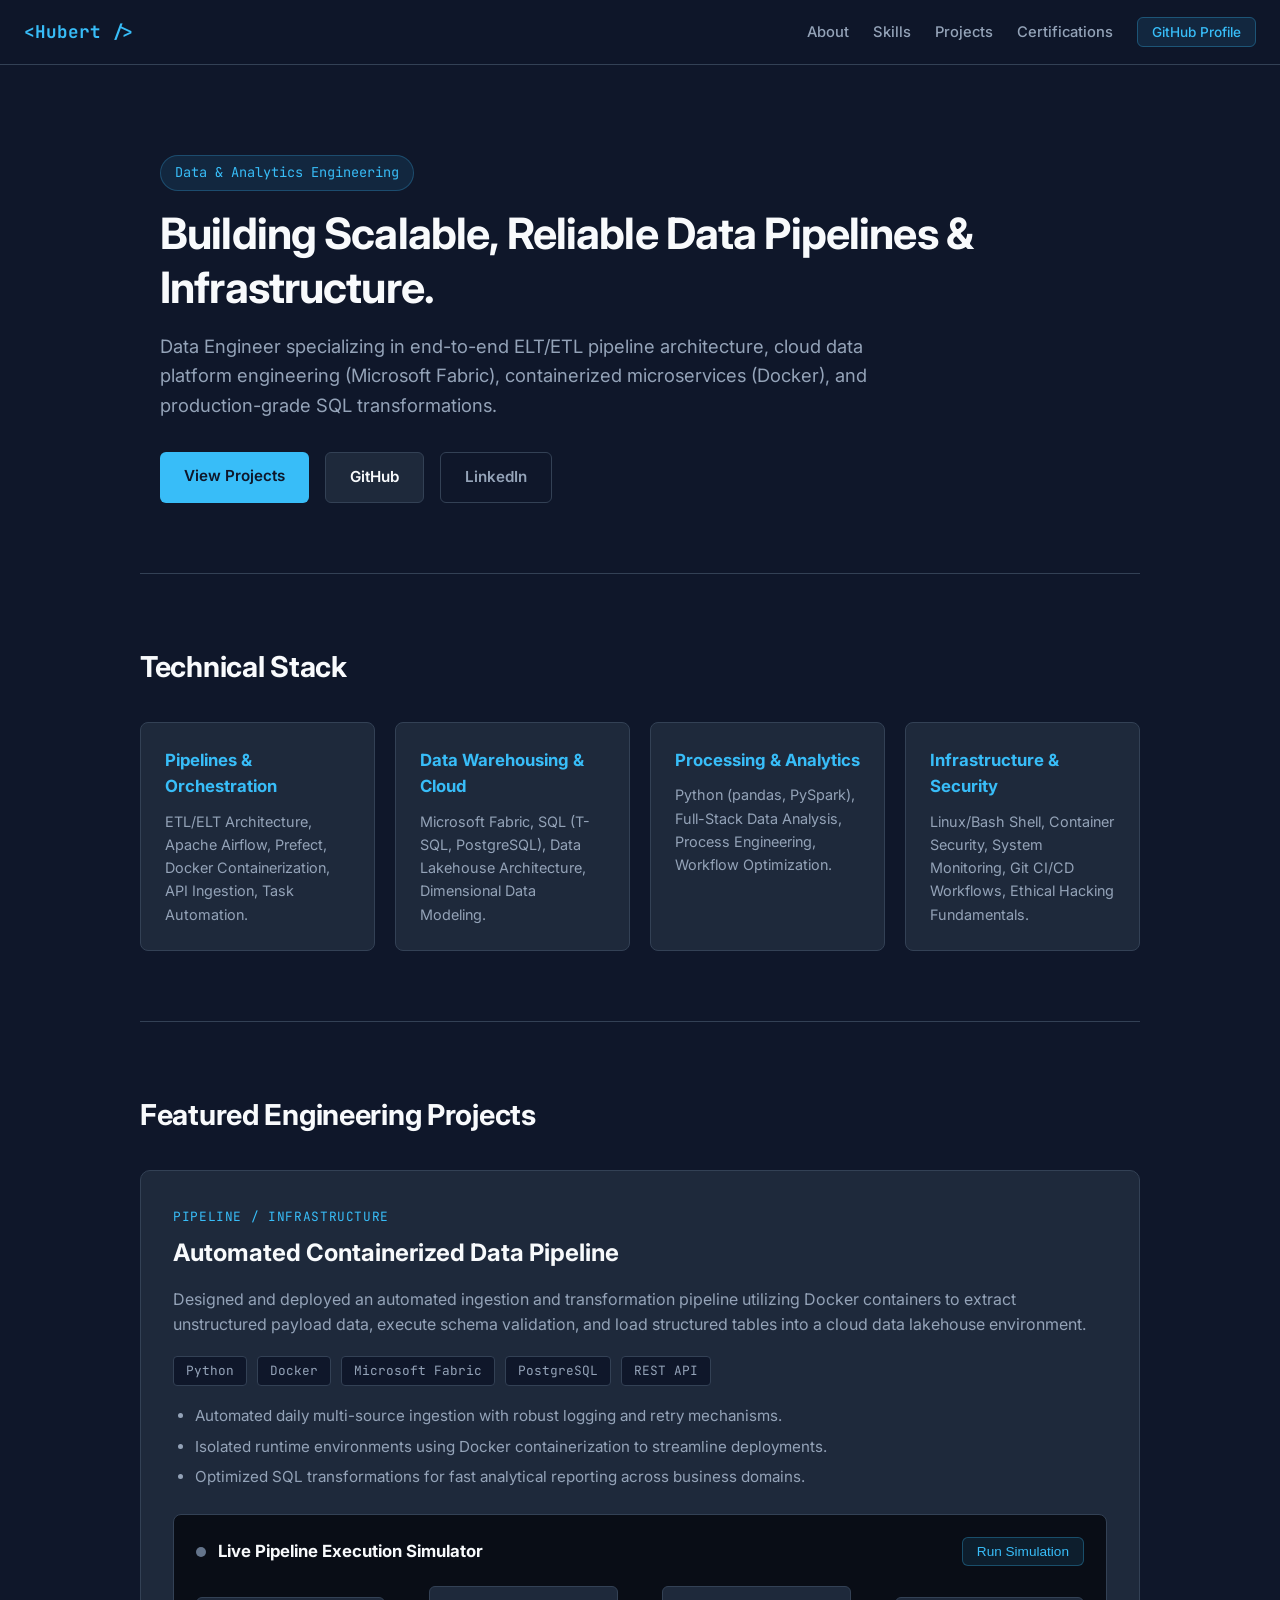
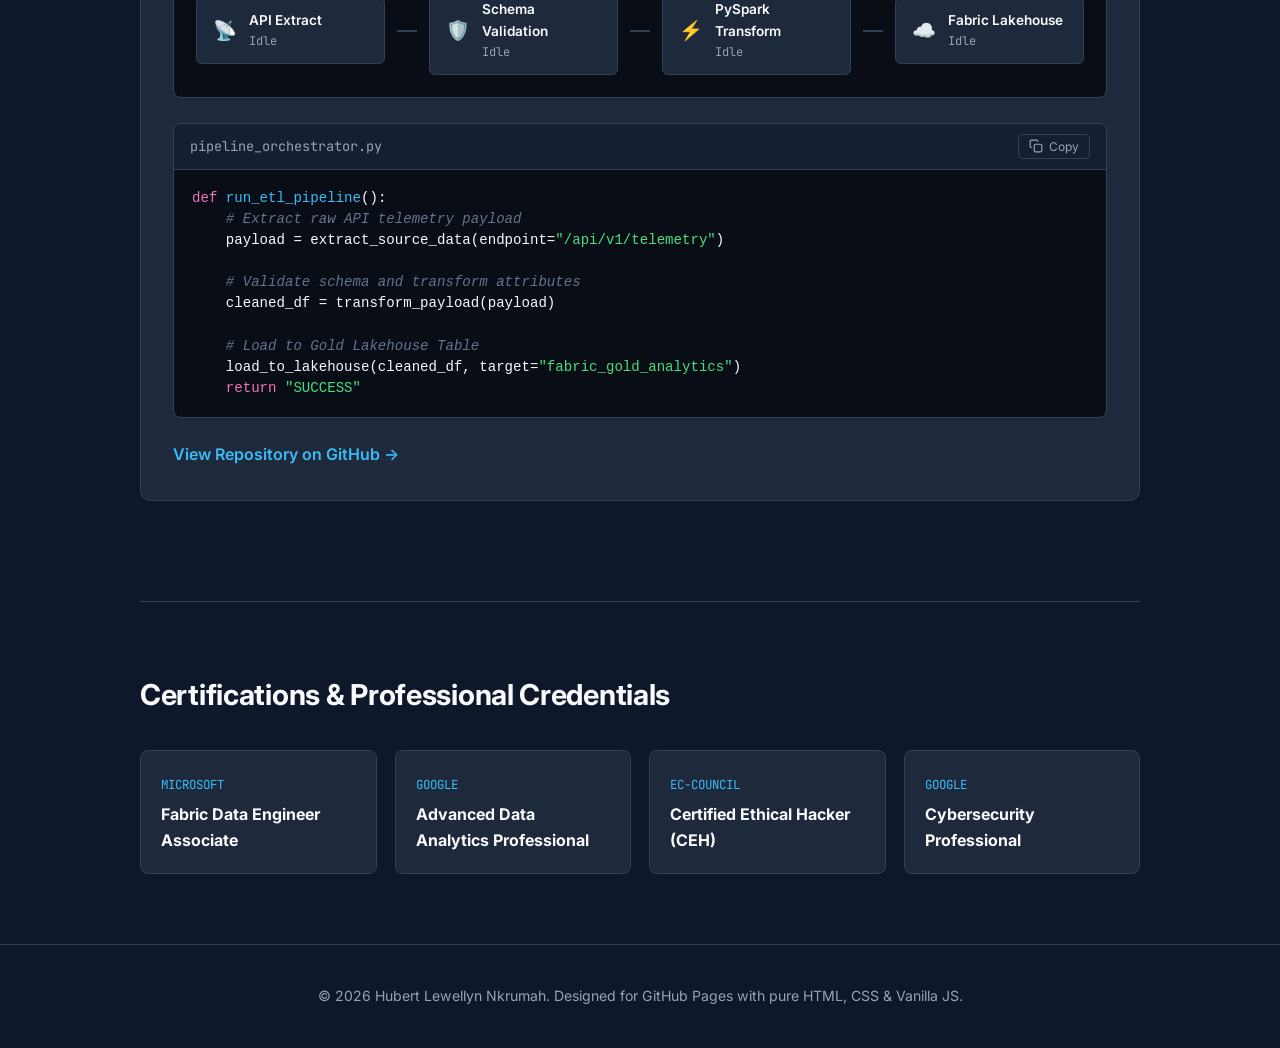
==== commit 2692068c: "Add initial HTML structure for portfolio Initial commit of the HTML portfolio for Hubert Nkrumah, fe" ====
--- a/index.html
+++ b/index.html
@@ -1,311 +1,272 @@
 <!DOCTYPE html>
 <html lang="en">
 <head>
-<meta charset="UTF-8">
-<meta name="viewport" content="width=device-width, initial-scale=1.0">
-<title>Hubert Nkrumah — Data Engineer</title>
-<meta name="description" content="Data Engineer building reliable pipelines, automation systems, and operational dashboards. Microsoft Fabric certified.">
-<link rel="preconnect" href="https://fonts.googleapis.com">
-<link rel="preconnect" href="https://fonts.gstatic.com" crossorigin>
-<link href="https://fonts.googleapis.com/css2?family=Inter:wght@300;400;500;600;700;800&family=JetBrains+Mono:wght@400;500&display=swap" rel="stylesheet">
-<style>
-:root{--bg:#0b0d12;--bg-elevated:#111318;--bg-card:#161920;--border:#1e222a;--border-hover:#2a2f3a;--text:#e8eaed;--text-secondary:#9aa0a6;--text-muted:#5f6368;--accent:#c9a96e;--accent-dim:rgba(201,169,110,0.08);--accent-glow:rgba(201,169,110,0.12);--success:#5b8c5a;--transition:all 0.35s cubic-bezier(0.4,0,0.2,1)}
-*{margin:0;padding:0;box-sizing:border-box}html{scroll-behavior:smooth}
-body{font-family:'Inter',-apple-system,BlinkMacSystemFont,sans-serif;background:var(--bg);color:var(--text);line-height:1.65;-webkit-font-smoothing:antialiased}
-::selection{background:var(--accent);color:var(--bg)}
-::-webkit-scrollbar{width:6px}::-webkit-scrollbar-track{background:var(--bg)}::-webkit-scrollbar-thumb{background:var(--border);border-radius:3px}
-
-nav{position:fixed;top:0;left:0;right:0;z-index:1000;background:rgba(11,13,18,0.85);backdrop-filter:blur(24px) saturate(1.2);border-bottom:1px solid var(--border)}
-.nav-inner{max-width:1100px;margin:0 auto;padding:0 2rem;display:flex;justify-content:space-between;align-items:center;height:60px}
-.nav-name{font-weight:600;font-size:0.9rem;letter-spacing:0.02em;color:var(--text);text-decoration:none}
-.nav-links{display:flex;gap:2.2rem;list-style:none}
-.nav-links a{color:var(--text-secondary);text-decoration:none;font-size:0.82rem;font-weight:450;letter-spacing:0.01em;transition:var(--transition);position:relative}
-.nav-links a:hover{color:var(--text)}
-.nav-links a::after{content:'';position:absolute;bottom:-4px;left:0;width:0;height:1.5px;background:var(--accent);transition:var(--transition)}
-.nav-links a:hover::after{width:100%}
-.mobile-btn{display:none;background:none;border:none;color:var(--text-secondary);font-size:1.3rem;cursor:pointer}
-
-.hero{min-height:100vh;display:flex;align-items:center;padding:7rem 2rem 5rem;position:relative;overflow:hidden}
-.hero::before{content:'';position:absolute;top:-30%;right:-10%;width:600px;height:600px;background:radial-gradient(circle,rgba(201,169,110,0.06),transparent 70%);pointer-events:none}
-.hero-inner{max-width:1100px;margin:0 auto;width:100%;position:relative;z-index:1}
-.hero-top{display:flex;justify-content:space-between;align-items:flex-start;margin-bottom:3rem;flex-wrap:wrap;gap:2rem}
-.hero-left{max-width:640px}
-.hero-tag{display:inline-flex;align-items:center;gap:0.5rem;font-family:'JetBrains Mono',monospace;font-size:0.7rem;color:var(--accent);letter-spacing:0.08em;text-transform:uppercase;margin-bottom:1.5rem}
-.hero-tag .dot{width:5px;height:5px;background:var(--accent);border-radius:50%;animation:breathe 3s ease-in-out infinite}
-@keyframes breathe{0%,100%{opacity:0.4}50%{opacity:1}}
-.hero h1{font-size:clamp(2.4rem,5.5vw,4rem);font-weight:700;line-height:1.08;letter-spacing:-0.03em;margin-bottom:1.5rem;color:var(--text)}
-.hero h1 em{font-style:normal;color:var(--accent)}
-.hero-sub{font-size:1.05rem;color:var(--text-secondary);line-height:1.75;max-width:520px;margin-bottom:2.5rem}
-.hero-actions{display:flex;gap:1rem;flex-wrap:wrap}
-.btn{display:inline-flex;align-items:center;gap:0.5rem;padding:0.8rem 1.6rem;border-radius:6px;font-size:0.88rem;font-weight:500;letter-spacing:0.01em;text-decoration:none;transition:var(--transition);cursor:pointer;border:none}
-.btn-main{background:var(--accent);color:var(--bg)}
-.btn-main:hover{background:#d4b87a;transform:translateY(-1px);box-shadow:0 8px 30px var(--accent-glow)}
-.btn-ghost{background:transparent;color:var(--text-secondary);border:1px solid var(--border)}
-.btn-ghost:hover{border-color:var(--border-hover);color:var(--text);background:var(--bg-elevated)}
-
-.hero-right{display:flex;flex-direction:column;gap:1.5rem;padding-top:0.5rem}
-.contact-line{display:flex;align-items:center;gap:0.6rem;font-size:0.82rem;color:var(--text-muted);text-decoration:none;transition:var(--transition)}
-.contact-line:hover{color:var(--accent)}
-.contact-line svg{width:16px;height:16px;opacity:0.5;flex-shrink:0}
-.contact-line:hover svg{opacity:0.8}
-
-.hero-metrics{display:grid;grid-template-columns:repeat(4,1fr);gap:1.5rem;margin-top:4rem;padding-top:2.5rem;border-top:1px solid var(--border)}
-.metric .metric-num{font-family:'JetBrains Mono',monospace;font-size:1.6rem;font-weight:500;color:var(--accent);margin-bottom:0.3rem}
-.metric .metric-label{font-size:0.78rem;color:var(--text-muted);line-height:1.4}
-
-section{padding:5rem 2rem;max-width:1100px;margin:0 auto}
-.sec-label{font-family:'JetBrains Mono',monospace;font-size:0.68rem;color:var(--text-muted);text-transform:uppercase;letter-spacing:0.12em;margin-bottom:0.8rem}
-.sec-title{font-size:clamp(1.4rem,3vw,1.9rem);font-weight:600;line-height:1.2;margin-bottom:0.8rem;letter-spacing:-0.02em}
-.sec-desc{color:var(--text-secondary);font-size:1rem;max-width:560px;line-height:1.7;margin-bottom:2.5rem}
-
-.about-grid{display:grid;grid-template-columns:1.1fr 0.9fr;gap:4rem;align-items:start}
-.about-text{color:var(--text-secondary);font-size:0.97rem;line-height:1.8}
-.about-text p{margin-bottom:1.2rem}
-.about-text strong{color:var(--text);font-weight:500}
-.about-highlights{display:flex;flex-direction:column;gap:0.9rem}
-.hl-item{display:flex;gap:1rem;align-items:flex-start;padding:1.1rem 1.3rem;background:var(--bg-card);border:1px solid var(--border);border-radius:8px;transition:var(--transition)}
-.hl-item:hover{border-color:var(--border-hover)}
-.hl-icon{width:32px;height:32px;border-radius:6px;background:var(--accent-dim);display:flex;align-items:center;justify-content:center;font-size:0.9rem;flex-shrink:0}
-.hl-content h4{font-size:0.88rem;font-weight:600;color:var(--text);margin-bottom:0.2rem}
-.hl-content p{font-size:0.82rem;color:var(--text-muted);line-height:1.5}
-
-.exp-section{background:var(--bg-elevated);margin:0 -2rem;padding:5rem 2rem}
-.exp-section>div{max-width:1100px;margin:0 auto}
-.exp-list{display:flex;flex-direction:column;gap:1.2rem}
-.exp-card{background:var(--bg-card);border:1px solid var(--border);border-radius:10px;padding:1.6rem 1.8rem;transition:var(--transition)}
-.exp-card:hover{border-color:var(--border-hover)}
-.exp-header{display:flex;justify-content:space-between;align-items:flex-start;margin-bottom:0.9rem;flex-wrap:wrap;gap:0.6rem}
-.exp-role{font-size:1.05rem;font-weight:600;color:var(--text)}
-.exp-co{color:var(--accent);font-size:0.88rem;font-weight:500;margin-top:0.15rem}
-.exp-date{font-family:'JetBrains Mono',monospace;font-size:0.72rem;color:var(--text-muted);background:var(--bg-elevated);padding:0.2rem 0.7rem;border-radius:4px;white-space:nowrap}
-.exp-desc{color:var(--text-secondary);font-size:0.9rem;line-height:1.7}
-.exp-desc ul{list-style:none;padding:0}
-.exp-desc li{position:relative;padding-left:1.1rem;margin-bottom:0.4rem}
-.exp-desc li::before{content:'—';position:absolute;left:0;color:var(--text-muted);font-size:0.75rem}
-
-.proj-grid{display:grid;grid-template-columns:repeat(2,1fr);gap:1.2rem}
-.proj-card{background:var(--bg-card);border:1px solid var(--border);border-radius:12px;padding:1.6rem;transition:var(--transition);position:relative;overflow:hidden}
-.proj-card::before{content:'';position:absolute;top:0;left:0;right:0;height:2px;background:linear-gradient(90deg,var(--accent),transparent 60%);opacity:0;transition:var(--transition)}
-.proj-card:hover{border-color:var(--border-hover);transform:translateY(-3px)}
-.proj-card:hover::before{opacity:1}
-.proj-tag{font-family:'JetBrains Mono',monospace;font-size:0.65rem;color:var(--accent);text-transform:uppercase;letter-spacing:0.08em;margin-bottom:0.7rem;display:block}
-.proj-title{font-size:1rem;font-weight:600;margin-bottom:0.6rem;color:var(--text)}
-.proj-desc{color:var(--text-secondary);font-size:0.88rem;line-height:1.65;margin-bottom:1rem}
-.proj-meta{display:flex;gap:0.6rem;flex-wrap:wrap}
-.proj-meta span{font-size:0.72rem;color:var(--text-muted);background:var(--bg-elevated);padding:0.25rem 0.6rem;border-radius:4px;border:1px solid var(--border)}
-.proj-impact{margin-top:1rem;padding-top:0.9rem;border-top:1px solid var(--border);font-size:0.82rem;color:var(--success);font-weight:500;display:flex;align-items:center;gap:0.4rem}
-
-.skills-section{background:var(--bg-elevated);margin:0 -2rem;padding:5rem 2rem}
-.skills-section>div{max-width:1100px;margin:0 auto}
-.skills-grid{display:grid;grid-template-columns:repeat(3,1fr);gap:1.2rem}
-.skill-cat{background:var(--bg-card);border:1px solid var(--border);border-radius:10px;padding:1.5rem;transition:var(--transition)}
-.skill-cat:hover{border-color:var(--border-hover)}
-.skill-cat h3{font-size:0.88rem;font-weight:600;color:var(--text);margin-bottom:1rem;padding-bottom:0.7rem;border-bottom:1px solid var(--border)}
-.skill-tags{display:flex;flex-wrap:wrap;gap:0.4rem}
-.stag{font-size:0.78rem;color:var(--text-secondary);background:var(--bg-elevated);border:1px solid var(--border);padding:0.3rem 0.7rem;border-radius:4px;transition:var(--transition)}
-.stag:hover{border-color:var(--accent);color:var(--accent);cursor:default}
-
-.cert-grid{display:grid;grid-template-columns:repeat(2,1fr);gap:0.8rem}
-.cert-row{display:flex;align-items:center;gap:1rem;padding:1rem 1.2rem;background:var(--bg-card);border:1px solid var(--border);border-radius:8px;transition:var(--transition)}
-.cert-row:hover{border-color:var(--border-hover)}
-.cert-dot{width:6px;height:6px;background:var(--accent);border-radius:50%;flex-shrink:0}
-.cert-info{flex:1;min-width:0}
-.cert-info h4{font-size:0.88rem;font-weight:500;color:var(--text);margin-bottom:0.15rem;white-space:nowrap;overflow:hidden;text-overflow:ellipsis}
-.cert-info p{font-size:0.75rem;color:var(--text-muted)}
-.cert-date{font-family:'JetBrains Mono',monospace;font-size:0.68rem;color:var(--text-muted);white-space:nowrap}
-
-.edu-grid{display:grid;grid-template-columns:1fr 1fr;gap:1.2rem}
-.edu-card{background:var(--bg-card);border:1px solid var(--border);border-radius:10px;padding:1.6rem;transition:var(--transition)}
-.edu-card:hover{border-color:var(--border-hover)}
-.edu-card h3{font-size:1rem;font-weight:600;color:var(--text);margin-bottom:0.3rem}
-.edu-card .edu-org{color:var(--accent);font-size:0.85rem;font-weight:500;margin-bottom:0.8rem}
-.edu-card p{color:var(--text-secondary);font-size:0.88rem;line-height:1.65}
-
-.contact-section{padding:5rem 2rem 3rem;text-align:center}
-.contact-section .sec-title{margin-bottom:1rem}
-.contact-section .sec-desc{margin:0 auto 2rem}
-.contact-btns{display:flex;gap:0.8rem;justify-content:center;flex-wrap:wrap}
-.contact-btns .btn{padding:0.75rem 1.4rem;font-size:0.85rem}
-
-footer{text-align:center;padding:2.5rem 2rem;color:var(--text-muted);font-size:0.78rem;border-top:1px solid var(--border)}
-
-.reveal{opacity:0;transform:translateY(24px);transition:opacity 0.7s ease,transform 0.7s ease}
-.reveal.visible{opacity:1;transform:translateY(0)}
-
-@media(max-width:900px){.about-grid{grid-template-columns:1fr;gap:2.5rem}.proj-grid,.skills-grid,.cert-grid,.edu-grid{grid-template-columns:1fr}.hero-metrics{grid-template-columns:repeat(2,1fr);gap:1.2rem}}
-@media(max-width:640px){.nav-links{display:none}.mobile-btn{display:block}.hero-top{flex-direction:column}.hero-metrics{grid-template-columns:1fr 1fr}.hero h1{font-size:2.1rem}section{padding:3.5rem 1.5rem}}
-</style>
+  <meta charset="UTF-8" />
+  <meta name="viewport" content="width=device-width, initial-scale=1.0" />
+  <title>Hubert Nkrumah | Data Engineer</title>
+  <meta name="description" content="Data Engineering portfolio featuring automated ETL/ELT pipelines, Microsoft Fabric, Docker containerization, and advanced SQL analytics." />
+  <link rel="stylesheet" href="style.css" />
+  
+  <!-- Typography: Inter for UI & JetBrains Mono for Code -->
+  <link rel="preconnect" href="https://fonts.googleapis.com">
+  <link rel="preconnect" href="https://fonts.gstatic.com" crossorigin>
+  <link href="https://fonts.googleapis.com/css2?family=Inter:wght@400;500;600;700&family=JetBrains+Mono:wght@400;500;600&display=swap" rel="stylesheet">
 </head>
 <body>
 
-<nav>
-  <div class="nav-inner">
-    <a href="#" class="nav-name">Hubert Nkrumah</a>
+  <!-- NAVIGATION BAR -->
+  <nav class="navbar">
+    <div class="logo">&lt;Hubert /&gt;</div>
     <ul class="nav-links">
       <li><a href="#about">About</a></li>
-      <li><a href="#experience">Experience</a></li>
+      <li><a href="#skills">Skills</a></li>
       <li><a href="#projects">Projects</a></li>
-      <li><a href="#skills">Skills</a></li>
-      <li><a href="#contact">Contact</a></li>
+      <li><a href="#certifications">Certifications</a></li>
+      <li><a href="https://github.com/demigod-88" target="_blank" class="btn-sm">GitHub Profile</a></li>
     </ul>
-    <button class="mobile-btn" onclick="document.querySelector('.nav-links').classList.toggle('active')">☰</button>
-  </div>
-</nav>
-
-<section class="hero">
-  <div class="hero-inner">
-    <div class="hero-top">
-      <div class="hero-left">
-        <div class="hero-tag"><span class="dot"></span> Open to remote opportunities</div>
-        <h1>Data Engineer<br>building <em>reliable pipelines</em><br>for real operations.</h1>
-        <p class="hero-sub">I design end-to-end data systems — ETL pipelines, automated workflows, and operational dashboards — that turn scattered, manual processes into clean, repeatable data infrastructure. Microsoft Fabric certified. Oil & gas domain experienced.</p>
-        <div class="hero-actions">
-          <a href="#projects" class="btn btn-main">View selected work</a>
-          <a href="#contact" class="btn btn-ghost">Get in touch</a>
-        </div>
-      </div>
-      <div class="hero-right">
-        <a href="mailto:Hubertlewellyn77@gmail.com" class="contact-line">
-          <svg viewBox="0 0 24 24" fill="none" stroke="currentColor" stroke-width="1.5"><path d="M4 4h16c1.1 0 2 .9 2 2v12c0 1.1-.9 2-2 2H4c-1.1 0-2-.9-2-2V6c0-1.1.9-2 2-2z"/><polyline points="22,6 12,13 2,6"/></svg>
-          Hubertlewellyn77@gmail.com
-        </a>
-        <a href="tel:+233597875788" class="contact-line">
-          <svg viewBox="0 0 24 24" fill="none" stroke="currentColor" stroke-width="1.5"><path d="M22 16.92v3a2 2 0 0 1-2.18 2 19.79 19.79 0 0 1-8.63-3.07 19.5 19.5 0 0 1-6-6 19.79 19.79 0 0 1-3.07-8.67A2 2 0 0 1 4.11 2h3a2 2 0 0 1 2 1.72c.127.96.361 1.903.7 2.81a2 2 0 0 1-.45 2.11L8.09 9.91a16 16 0 0 0 6 6l1.27-1.27a2 2 0 0 1 2.11-.45c.907.339 1.85.573 2.81.7A2 2 0 0 1 22 16.92z"/></svg>
-          +233 59 787 5788
-        </a>
-        <a href="https://www.linkedin.com/in/hubert-l-nkrumah" target="_blank" class="contact-line">
-          <svg viewBox="0 0 24 24" fill="none" stroke="currentColor" stroke-width="1.5"><path d="M16 8a6 6 0 0 1 6 6v7h-4v-7a2 2 0 0 0-2-2 2 2 0 0 0-2 2v7h-4v-7a6 6 0 0 1 6-6z"/><rect x="2" y="9" width="4" height="12"/><circle cx="4" cy="4" r="2"/></svg>
-          linkedin.com/in/hubert-l-nkrumah
-        </a>
-        <a href="https://github.com/Demigod-88" target="_blank" class="contact-line">
-          <svg viewBox="0 0 24 24" fill="none" stroke="currentColor" stroke-width="1.5"><path d="M9 19c-5 1.5-5-2.5-7-3m14 6v-3.87a3.37 3.37 0 0 0-.94-2.61c3.14-.35 6.44-1.54 6.44-7A5.44 5.44 0 0 0 20 4.77 5.07 5.07 0 0 0 19.91 1S18.73.65 16 2.48a13.38 13.38 0 0 0-7 0C6.27.65 5.09 1 5.09 1A5.07 5.07 0 0 0 5 4.77a5.44 5.44 0 0 0-1.5 3.78c0 5.42 3.3 6.61 6.44 7A3.37 3.37 0 0 0 9 18.13V22"/></svg>
-          github.com/Demigod-88
-        </a>
-      </div>
-    </div>
-    <div class="hero-metrics">
-      <div class="metric"><div class="metric-num">6+</div><div class="metric-label">Cross-functional automation systems shipped</div></div>
-      <div class="metric"><div class="metric-num">100+</div><div class="metric-label">Chemical products under automated tracking</div></div>
-      <div class="metric"><div class="metric-num">40%</div><div class="metric-label">Estimated manual effort reduction</div></div>
-      <div class="metric"><div class="metric-num">500+</div><div class="metric-label">IT assets on live dashboard</div></div>
-    </div>
-  </div>
-</section>
-
-<section id="about">
-  <div class="sec-label reveal">01 — About</div>
-  <h2 class="sec-title reveal">Engineer first. Data professional second.</h2>
-  <p class="sec-desc reveal">I didn't move into data from a bootcamp. I moved into it from the field — because I saw how much operational pain came from bad data processes.</p>
-  <div class="about-grid">
-    <div class="about-text reveal">
-      <p>I'm a <strong>BSc. Petrochemical Engineering</strong> graduate from KNUST with direct upstream oil & gas experience — well engineering, fuel supply operations, and hydraulic systems. That background means I don't just build dashboards; I understand the operations, compliance requirements, and stakeholder pressures behind the data.</p>
-      <p>At <strong>Tullow Ghana</strong>, I built and shipped automation and BI tools across four departments — not as side projects, but as production systems used by real teams. Chemical inventory tracking, invoice automation, IT asset management, accommodation utilization, safety compliance alerts, and marine fleet dashboards.</p>
-      <p>Certified <strong>Microsoft Fabric Data Engineer Associate</strong> and <strong>Google Advanced Data Analytics Professional</strong>. I work across the full data lifecycle: ingestion, transformation, modeling, and visualization — with a bias toward making systems that outlast my involvement.</p>
-    </div>
-    <div class="about-highlights reveal">
-      <div class="hl-item"><div class="hl-icon">🗄️</div><div class="hl-content"><h4>Data Engineering</h4><p>Microsoft Fabric, SQL, ETL/ELT, data modeling, data quality</p></div></div>
-      <div class="hl-item"><div class="hl-icon">⚡</div><div class="hl-content"><h4>Automation</h4><p>Power Automate, workflow design, process digitization, SharePoint</p></div></div>
-      <div class="hl-item"><div class="hl-icon">📊</div><div class="hl-content"><h4>Analytics & BI</h4><p>Power BI, dashboard design, operational reporting, KPI tracking</p></div></div>
-      <div class="hl-item"><div class="hl-icon">🐍</div><div class="hl-content"><h4>Programming</h4><p>Python, SQL, MATLAB, Excel automation, scripting</p></div></div>
-    </div>
-  </div>
-</section>
-
-<div class="exp-section" id="experience">
-  <div>
-    <div class="sec-label reveal">02 — Experience</div>
-    <h2 class="sec-title reveal">Where the work happened</h2>
-    <p class="sec-desc reveal">Upstream operations experience, now applied through data engineering and automation.</p>
-    <div class="exp-list">
-      <div class="exp-card reveal">
-        <div class="exp-header"><div><div class="exp-role">Well Engineering Trainee</div><div class="exp-co">Tullow Ghana Limited, Takoradi</div></div><span class="exp-date">National Service</span></div>
-        <div class="exp-desc"><ul><li>Designed structured engineering databases and Power Automate workflows for 100+ chemical products, reducing manual data-entry errors by an estimated 25%.</li><li>Partnered with Social Performance, IS, Facilities, and Marine teams to build cross-functional Power BI / Power Automate tools.</li><li>Conducted QA/QC verification of 20+ rig-bound drilling, completions, and mechanical equipment before offshore deployment.</li><li>Contributed to multidisciplinary operational reviews, translating field data into structured reporting.</li></ul></div>
-      </div>
-      <div class="exp-card reveal">
-        <div class="exp-header"><div><div class="exp-role">Fuel Supply Operations Analyst</div><div class="exp-co">TotalEnergies Ghana</div></div><span class="exp-date">Previous</span></div>
-        <div class="exp-desc"><ul><li>Built operational dashboards that reduced report preparation time by an estimated 40%.</li><li>Managed reporting and data consolidation across 12+ fuel supply and distribution nodes.</li><li>Processed pricing and payment data from Platts reports to support commercial decisions.</li><li>Conducted bitumen sample testing to support quality control and product assurance.</li></ul></div>
-      </div>
-      <div class="exp-card reveal">
-        <div class="exp-header"><div><div class="exp-role">Hydraulic Specialist</div><div class="exp-co">Harlequin Oil and Gas Ltd., Takoradi</div></div><span class="exp-date">Previous</span></div>
-        <div class="exp-desc"><ul><li>Performed stripping, assembly, and pressure testing on 20+ hydraulic cylinders using hydrostatic and pneumatic methods.</li><li>Supported repair and maintenance of hydraulic pumps, motors, and pneumatic equipment for field operations.</li><li>Operated forklifts and overhead cranes while supporting workshop safety and equipment handling procedures.</li></ul></div>
-      </div>
-    </div>
-  </div>
-</div>
-
-<section id="projects">
-  <div class="sec-label reveal">03 — Selected Work</div>
-  <h2 class="sec-title reveal">Systems built for real stakeholders</h2>
-  <p class="sec-desc reveal">These aren't tutorial projects. They were built, deployed, and used by operational teams at Tullow Ghana and beyond.</p>
-  <div class="proj-grid">
-    <div class="proj-card reveal"><span class="proj-tag">Data Engineering</span><h3 class="proj-title">End-to-End Microsoft Fabric Pipeline</h3><p class="proj-desc">Medallion Architecture (Bronze / Silver / Gold) for structured data ingestion, transformation, and modeling. Curated datasets feed directly into Power BI for operational analytics.</p><div class="proj-meta"><span>Microsoft Fabric</span><span>Power BI</span><span>SQL</span></div></div>
-    <div class="proj-card reveal"><span class="proj-tag">Inventory Automation</span><h3 class="proj-title">Chemical Inventory Analytics System</h3><p class="proj-desc">Automated tracking and dashboard for 100+ drilling and completion chemical products. Replaced manual spreadsheets with real-time Power BI visibility for offshore supply planning.</p><div class="proj-meta"><span>Power BI</span><span>Power Automate</span><span>SharePoint</span></div><div class="proj-impact">↓ 40% manual tracking effort reduction</div></div>
-    <div class="proj-card reveal"><span class="proj-tag">Finance Automation</span><h3 class="proj-title">Invoice & Budget Automation</h3><p class="proj-desc">End-to-end system tracking invoice due dates against budget estimates, with auto-email alerts to stakeholders and partners when payments are due.</p><div class="proj-meta"><span>Power BI</span><span>Excel</span><span>Power Automate</span></div><div class="proj-impact">↓ ~30% late-payment incidents (est.)</div></div>
-    <div class="proj-card reveal"><span class="proj-tag">IT Asset Management</span><h3 class="proj-title">IT Asset Tracking System</h3><p class="proj-desc">Stock system using Microsoft Forms, Power Automate, and Power BI to log incoming and outgoing IT equipment with a live dashboard. Covers printers, laptops, monitors, keyboards.</p><div class="proj-meta"><span>Microsoft Forms</span><span>Power Automate</span><span>Power BI</span></div><div class="proj-impact">↓ ~50% manual stock-audit time (est.)</div></div>
-    <div class="proj-card reveal"><span class="proj-tag">Facilities Analytics</span><h3 class="proj-title">Accommodation Utilization Tracker</h3><p class="proj-desc">Power BI / Power Automate system tracking room allocation and spend for visiting partners housed in company-paid apartments at the shore base.</p><div class="proj-meta"><span>Power BI</span><span>Power Automate</span></div><div class="proj-impact">Surfaced 15–20% room underutilization (est.)</div></div>
-    <div class="proj-card reveal"><span class="proj-tag">Safety Compliance</span><h3 class="proj-title">BOSIET Expiry Tracker</h3><p class="proj-desc">Alert system flagging personnel whose BOSIET safety certification is nearing expiry, notifying the analyst ahead of renewal deadlines — critical for offshore compliance.</p><div class="proj-meta"><span>Power BI</span><span>Power Automate</span></div><div class="proj-impact">100+ personnel covered, zero missed renewals</div></div>
-    <div class="proj-card reveal"><span class="proj-tag">Fleet Operations</span><h3 class="proj-title">Marine Operations Dashboard Rebuild</h3><p class="proj-desc">Rebuilt and refurbished the Marine team's operations dashboard tracking monthly fuel spend and truck usage across the fleet, replacing stale manual reports.</p><div class="proj-meta"><span>Power BI</span><span>Power Automate</span></div><div class="proj-impact">↓ 40% reporting turnaround time (est.)</div></div>
-    <div class="proj-card reveal"><span class="proj-tag">Data Warehouse</span><h3 class="proj-title">SQL-Based Operations Data Warehouse</h3><p class="proj-desc">Modeled relational tables and SQL queries to consolidate engineering, inventory, and operations data into analysis-ready datasets, supporting repeatable dashboard development.</p><div class="proj-meta"><span>SQL</span><span>Power BI</span></div></div>
-  </div>
-</section>
-
-<div class="skills-section" id="skills">
-  <div>
-    <div class="sec-label reveal">04 — Toolkit</div>
-    <h2 class="sec-title reveal">Technologies & competencies</h2>
-    <p class="sec-desc reveal">Stack spans the full data lifecycle — from ingestion and transformation to visualization and automation.</p>
+  </nav>
+
+  <!-- HERO SECTION -->
+  <header class="hero" id="about">
+    <div class="container">
+      <span class="badge">Data & Analytics Engineering</span>
+      <h1>Building Scalable, Reliable Data Pipelines & Infrastructure.</h1>
+      <p>Data Engineer specializing in end-to-end ELT/ETL pipeline architecture, cloud data platform engineering (Microsoft Fabric), containerized microservices (Docker), and production-grade SQL transformations.</p>
+      
+      <div class="cta-buttons">
+        <a href="#projects" class="btn primary">View Projects</a>
+        <a href="https://github.com/demigod-88" target="_blank" class="btn secondary">GitHub</a>
+        <a href="https://www.linkedin.com" target="_blank" class="btn outline">LinkedIn</a>
+      </div>
+    </div>
+  </header>
+
+  <!-- TECHNICAL STACK & COMPETENCIES -->
+  <section class="section container" id="skills">
+    <h2>Technical Stack</h2>
     <div class="skills-grid">
-      <div class="skill-cat reveal"><h3>Data Engineering</h3><div class="skill-tags"><span class="stag">Microsoft Fabric</span><span class="stag">SQL</span><span class="stag">Data Warehousing</span><span class="stag">ETL / ELT</span><span class="stag">Data Modeling</span><span class="stag">Data Quality</span></div></div>
-      <div class="skill-cat reveal"><h3>Analytics & BI</h3><div class="skill-tags"><span class="stag">Power BI</span><span class="stag">DAX</span><span class="stag">Dashboard Design</span><span class="stag">KPI Tracking</span><span class="stag">Operational Reporting</span></div></div>
-      <div class="skill-cat reveal"><h3>Automation</h3><div class="skill-tags"><span class="stag">Power Automate</span><span class="stag">Microsoft Forms</span><span class="stag">SharePoint</span><span class="stag">Workflow Design</span><span class="stag">Copilot Studio</span></div></div>
-      <div class="skill-cat reveal"><h3>Programming</h3><div class="skill-tags"><span class="stag">Python</span><span class="stag">MATLAB</span><span class="stag">SQL</span><span class="stag">Excel Automation</span><span class="stag">Scripting</span></div></div>
-      <div class="skill-cat reveal"><h3>Domain Knowledge</h3><div class="skill-tags"><span class="stag">Upstream Oil & Gas</span><span class="stag">Inventory Management</span><span class="stag">Procurement</span><span class="stag">Safety Compliance</span><span class="stag">Fleet Operations</span></div></div>
-      <div class="skill-cat reveal"><h3>Professional</h3><div class="skill-tags"><span class="stag">Cross-functional Collaboration</span><span class="stag">Technical Writing</span><span class="stag">Stakeholder Management</span><span class="stag">Peer Training</span></div></div>
-    </div>
-  </div>
-</div>
-
-<section>
-  <div class="sec-label reveal">05 — Certifications</div>
-  <h2 class="sec-title reveal">Credentials</h2>
-  <div class="cert-grid">
-    <div class="cert-row reveal"><div class="cert-dot"></div><div class="cert-info"><h4>Microsoft Fabric Data Engineer Associate</h4><p>Microsoft</p></div><span class="cert-date">Aug 2026</span></div>
-    <div class="cert-row reveal"><div class="cert-dot"></div><div class="cert-info"><h4>Advanced Data Analytics Professional</h4><p>Google (Coursera)</p></div><span class="cert-date">Jun 2026</span></div>
-    <div class="cert-row reveal"><div class="cert-dot"></div><div class="cert-info"><h4>Google Cybersecurity Professional</h4><p>Google (Coursera)</p></div><span class="cert-date">Jun 2026</span></div>
-    <div class="cert-row reveal"><div class="cert-dot"></div><div class="cert-info"><h4>Certified Ethical Hacker (CEH)</h4><p>EC-Council (Educ8Africa)</p></div><span class="cert-date">Feb 2025</span></div>
-    <div class="cert-row reveal"><div class="cert-dot"></div><div class="cert-info"><h4>Procurement, Inventory, Logistics & Supply Chain Management</h4><p>IHRDC</p></div><span class="cert-date">2026</span></div>
-    <div class="cert-row reveal"><div class="cert-dot"></div><div class="cert-info"><h4>Google Project Management Professional</h4><p>Google (Coursera)</p></div><span class="cert-date">2026</span></div>
-    <div class="cert-row reveal"><div class="cert-dot"></div><div class="cert-info"><h4>Occupational Health and Safety Management</h4><p>Imperial College of Mines and Safety</p></div><span class="cert-date">Mar 2023</span></div>
-  </div>
-</section>
-
-<section>
-  <div class="sec-label reveal">06 — Education & Leadership</div>
-  <h2 class="sec-title reveal">Foundation</h2>
-  <div class="edu-grid">
-    <div class="edu-card reveal"><h3>BSc. Petrochemical Engineering</h3><div class="edu-org">Kwame Nkrumah University of Science and Technology (KNUST), Kumasi, Ghana</div><p>Core training in process design, mass transfer, thermodynamics, and reaction engineering. Capstone projects in wastewater treatment plant design and organic waste-to-biofertilizer conversion.</p></div>
-    <div class="edu-card reveal"><h3>Chair, IT and Digitization Committee</h3><div class="edu-org">Association of Petrochemical Engineering Students — KNUST</div><p>Organized 8+ hands-on training sessions in Python, MATLAB, Excel, AutoCAD, and design tools. Developed custom scripts for process optimization and provided software installation support to peers.</p></div>
-  </div>
-</section>
-
-<section class="contact-section" id="contact">
-  <div class="sec-label reveal">07 — Contact</div>
-  <h2 class="sec-title reveal">Let's work together</h2>
-  <p class="sec-desc reveal">Open to remote data engineering, analytics engineering, and automation roles — especially where domain expertise in energy or industrial operations matters.</p>
-  <div class="contact-btns">
-    <a href="mailto:Hubertlewellyn77@gmail.com" class="btn btn-main">Send an email</a>
-    <a href="https://www.linkedin.com/in/hubert-l-nkrumah" target="_blank" class="btn btn-ghost">Connect on LinkedIn</a>
-    <a href="https://github.com/Demigod-88" target="_blank" class="btn btn-ghost">View GitHub</a>
-  </div>
-</section>
-
-<footer><p>© 2026 Hubert Nkrumah</p></footer>
-
-<script>
-const observer=new IntersectionObserver((entries)=>{entries.forEach(e=>{if(e.isIntersecting)e.target.classList.add('visible')})},{threshold:0.08});
-document.querySelectorAll('.reveal').forEach(el=>observer.observe(el));
-document.querySelectorAll('a[href^="#"]').forEach(a=>{a.addEventListener('click',function(e){e.preventDefault();const t=document.querySelector(this.getAttribute('href'));if(t)t.scrollIntoView({behavior:'smooth',block:'start'})})});
-</script>
-
+      <div class="skill-card">
+        <h3>Pipelines & Orchestration</h3>
+        <p>ETL/ELT Architecture, Apache Airflow, Prefect, Docker Containerization, API Ingestion, Task Automation.</p>
+      </div>
+      <div class="skill-card">
+        <h3>Data Warehousing & Cloud</h3>
+        <p>Microsoft Fabric, SQL (T-SQL, PostgreSQL), Data Lakehouse Architecture, Dimensional Data Modeling.</p>
+      </div>
+      <div class="skill-card">
+        <h3>Processing & Analytics</h3>
+        <p>Python (pandas, PySpark), Full-Stack Data Analysis, Process Engineering, Workflow Optimization.</p>
+      </div>
+      <div class="skill-card">
+        <h3>Infrastructure & Security</h3>
+        <p>Linux/Bash Shell, Container Security, System Monitoring, Git CI/CD Workflows, Ethical Hacking Fundamentals.</p>
+      </div>
+    </div>
+  </section>
+
+  <!-- FEATURED PROJECTS -->
+  <section class="section container" id="projects">
+    <h2>Featured Engineering Projects</h2>
+
+    <!-- Project 1: Containerized ETL Pipeline -->
+    <div class="project-card">
+      <div class="project-content">
+        <span class="tag">Pipeline / Infrastructure</span>
+        <h3>Automated Containerized Data Pipeline</h3>
+        <p>Designed and deployed an automated ingestion and transformation pipeline utilizing Docker containers to extract unstructured payload data, execute schema validation, and load structured tables into a cloud data lakehouse environment.</p>
+
+        <div class="tech-tags">
+          <span>Python</span>
+          <span>Docker</span>
+          <span>Microsoft Fabric</span>
+          <span>PostgreSQL</span>
+          <span>REST API</span>
+        </div>
+
+        <ul class="highlights">
+          <li>Automated daily multi-source ingestion with robust logging and retry mechanisms.</li>
+          <li>Isolated runtime environments using Docker containerization to streamline deployments.</li>
+          <li>Optimized SQL transformations for fast analytical reporting across business domains.</li>
+        </ul>
+
+        <!-- INTERACTIVE PIPELINE VISUALIZER -->
+        <div class="pipeline-widget">
+          <div class="pipeline-header">
+            <div class="pipeline-title">
+              <span class="status-indicator" id="overall-status"></span>
+              <h3>Live Pipeline Execution Simulator</h3>
+            </div>
+            <button class="btn-sm" id="run-pipeline-btn" onclick="triggerPipeline()">Run Simulation</button>
+          </div>
+
+          <div class="pipeline-nodes">
+            <div class="node" id="node-1">
+              <div class="node-icon">📡</div>
+              <div class="node-info">
+                <span class="node-name">API Extract</span>
+                <span class="node-status">Idle</span>
+              </div>
+            </div>
+
+            <div class="connector"></div>
+
+            <div class="node" id="node-2">
+              <div class="node-icon">🛡️</div>
+              <div class="node-info">
+                <span class="node-name">Schema Validation</span>
+                <span class="node-status">Idle</span>
+              </div>
+            </div>
+
+            <div class="connector"></div>
+
+            <div class="node" id="node-3">
+              <div class="node-icon">⚡</div>
+              <div class="node-info">
+                <span class="node-name">PySpark Transform</span>
+                <span class="node-status">Idle</span>
+              </div>
+            </div>
+
+            <div class="connector"></div>
+
+            <div class="node" id="node-4">
+              <div class="node-icon">☁️</div>
+              <div class="node-info">
+                <span class="node-name">Fabric Lakehouse</span>
+                <span class="node-status">Idle</span>
+              </div>
+            </div>
+          </div>
+        </div>
+
+        <!-- COPYABLE CODE BLOCK -->
+        <div class="code-block">
+          <div class="code-header">
+            <span class="code-title">pipeline_orchestrator.py</span>
+            <button class="copy-btn" onclick="copyCode(this)">
+              <svg width="14" height="14" viewBox="0 0 24 24" fill="none" stroke="currentColor" stroke-width="2"><rect x="9" y="9" width="13" height="13" rx="2" ry="2"></rect><path d="M5 15H4a2 2 0 0 1-2-2V4a2 2 0 0 1 2-2h9a2 2 0 0 1 2 2v1"></path></svg>
+              <span>Copy</span>
+            </button>
+          </div>
+          <pre><code><span class="keyword">def</span> <span class="func">run_etl_pipeline</span>():
+    <span class="comment"># Extract raw API telemetry payload</span>
+    payload = extract_source_data(endpoint=<span class="string">"/api/v1/telemetry"</span>)
+    
+    <span class="comment"># Validate schema and transform attributes</span>
+    cleaned_df = transform_payload(payload)
+    
+    <span class="comment"># Load to Gold Lakehouse Table</span>
+    load_to_lakehouse(cleaned_df, target=<span class="string">"fabric_gold_analytics"</span>)
+    <span class="keyword">return</span> <span class="string">"SUCCESS"</span></code></pre>
+        </div>
+
+        <div class="project-links">
+          <a href="https://github.com/demigod-88" target="_blank">View Repository on GitHub &rarr;</a>
+        </div>
+      </div>
+    </div>
+  </section>
+
+  <!-- CERTIFICATIONS & CREDENTIALS -->
+  <section class="section container" id="certifications">
+    <h2>Certifications & Professional Credentials</h2>
+    <div class="cert-grid">
+      <div class="cert-card">
+        <span class="cert-issuer">Microsoft</span>
+        <h3>Fabric Data Engineer Associate</h3>
+      </div>
+      <div class="cert-card">
+        <span class="cert-issuer">Google</span>
+        <h3>Advanced Data Analytics Professional</h3>
+      </div>
+      <div class="cert-card">
+        <span class="cert-issuer">EC-Council</span>
+        <h3>Certified Ethical Hacker (CEH)</h3>
+      </div>
+      <div class="cert-card">
+        <span class="cert-issuer">Google</span>
+        <h3>Cybersecurity Professional</h3>
+      </div>
+    </div>
+  </section>
+
+  <!-- FOOTER -->
+  <footer>
+    <div class="container footer-content">
+      <p>&copy; 2026 Hubert Lewellyn Nkrumah. Designed for GitHub Pages with pure HTML, CSS & Vanilla JS.</p>
+    </div>
+  </footer>
+
+  <!-- INTERACTIVE JAVASCRIPT LOGIC -->
+  <script>
+    // COPY CODE FUNCTIONALITY
+    function copyCode(button) {
+      const codeText = button.closest('.code-block').querySelector('code').innerText;
+      
+      navigator.clipboard.writeText(codeText).then(() => {
+        const span = button.querySelector('span');
+        const originalText = span.innerText;
+        
+        span.innerText = 'Copied!';
+        button.style.borderColor = '#4ade80';
+        button.style.color = '#4ade80';
+        
+        setTimeout(() => {
+          span.innerText = originalText;
+          button.style.borderColor = '';
+          button.style.color = '';
+        }, 2000);
+      });
+    }
+
+    // PIPELINE SIMULATION LOGIC
+    async function triggerPipeline() {
+      const btn = document.getElementById('run-pipeline-btn');
+      const globalIndicator = document.getElementById('overall-status');
+      btn.disabled = true;
+      btn.innerText = 'Running...';
+      globalIndicator.className = 'status-indicator';
+
+      const nodes = [
+        { id: 'node-1', name: 'API Extract' },
+        { id: 'node-2', name: 'Schema Validation' },
+        { id: 'node-3', name: 'PySpark Transform' },
+        { id: 'node-4', name: 'Fabric Lakehouse' }
+      ];
+
+      // Reset all nodes to queued
+      nodes.forEach((n, idx) => {
+        const el = document.getElementById(n.id);
+        el.className = 'node';
+        el.querySelector('.node-status').innerText = 'Queued';
+        if (idx < nodes.length - 1) {
+          el.nextElementSibling.classList.remove('active');
+        }
+      });
+
+      // Step through nodes sequentially
+      for (let i = 0; i < nodes.length; i++) {
+        const nodeEl = document.getElementById(nodes[i].id);
+        
+        nodeEl.classList.add('running');
+        nodeEl.querySelector('.node-status').innerText = 'Processing...';
+        
+        await new Promise(res => setTimeout(res, 750)); // Simulating work delay
+
+        nodeEl.classList.remove('running');
+        nodeEl.classList.add('success');
+        nodeEl.querySelector('.node-status').innerText = '200 OK';
+
+        if (i < nodes.length - 1) {
+          nodeEl.nextElementSibling.classList.add('active');
+        }
+      }
+
+      globalIndicator.classList.add('active');
+      btn.innerText = 'Run Again';
+      btn.disabled = false;
+    }
+  </script>
 </body>
-</html>+</html>
--- a/style.css
+++ b/style.css
@@ -0,0 +1,480 @@
+/* DESIGN SYSTEM & VARIABLES */
+:root {
+  --bg-dark: #0f172a;
+  --card-bg: #1e293b;
+  --code-bg: #090d16;
+  --text-main: #f8fafc;
+  --text-muted: #94a3b8;
+  --accent: #38bdf8;        /* Cyan accent */
+  --accent-hover: #0284c7;
+  --success: #4ade80;       /* Green success indicator */
+  --border: #334155;
+  --font-main: 'Inter', -apple-system, BlinkMacSystemFont, sans-serif;
+  --font-code: 'JetBrains Mono', monospace;
+}
+
+/* BASE RESET */
+* {
+  box-sizing: border-box;
+  margin: 0;
+  padding: 0;
+}
+
+html {
+  scroll-behavior: smooth;
+}
+
+body {
+  background-color: var(--bg-dark);
+  color: var(--text-main);
+  font-family: var(--font-main);
+  line-height: 1.6;
+  -webkit-font-smoothing: antialiased;
+}
+
+.container {
+  max-width: 1000px;
+  margin: 0 auto;
+  padding: 0 20px;
+}
+
+a {
+  color: var(--accent);
+  text-decoration: none;
+  transition: color 0.2s ease;
+}
+
+a:hover {
+  color: var(--accent-hover);
+}
+
+/* NAVBAR */
+.navbar {
+  display: flex;
+  justify-content: space-between;
+  align-items: center;
+  padding: 18px 24px;
+  border-bottom: 1px solid var(--border);
+  position: sticky;
+  top: 0;
+  background: rgba(15, 23, 42, 0.92);
+  backdrop-filter: blur(10px);
+  z-index: 100;
+}
+
+.logo {
+  font-family: var(--font-code);
+  font-weight: 700;
+  color: var(--accent);
+  font-size: 1.1rem;
+}
+
+.nav-links {
+  display: flex;
+  list-style: none;
+  gap: 24px;
+  align-items: center;
+}
+
+.nav-links a {
+  color: var(--text-muted);
+  font-size: 0.92rem;
+  font-weight: 500;
+}
+
+.nav-links a:hover {
+  color: var(--accent);
+}
+
+.btn-sm {
+  background: rgba(56, 189, 248, 0.1);
+  color: var(--accent) !important;
+  border: 1px solid rgba(56, 189, 248, 0.3);
+  padding: 6px 14px;
+  border-radius: 6px;
+  font-size: 0.85rem !important;
+  cursor: pointer;
+  transition: all 0.2s ease;
+}
+
+.btn-sm:hover {
+  background: var(--accent);
+  color: var(--bg-dark) !important;
+}
+
+/* HERO SECTION */
+.hero {
+  padding: 90px 0 70px;
+}
+
+.badge {
+  background: rgba(56, 189, 248, 0.1);
+  color: var(--accent);
+  padding: 6px 14px;
+  border-radius: 20px;
+  font-size: 0.85rem;
+  font-family: var(--font-code);
+  border: 1px solid rgba(56, 189, 248, 0.25);
+  display: inline-block;
+  margin-bottom: 15px;
+}
+
+.hero h1 {
+  font-size: 2.7rem;
+  margin-bottom: 18px;
+  line-height: 1.25;
+  letter-spacing: -0.02em;
+}
+
+.hero p {
+  font-size: 1.15rem;
+  color: var(--text-muted);
+  max-width: 720px;
+  margin-bottom: 32px;
+}
+
+.cta-buttons {
+  display: flex;
+  gap: 16px;
+  flex-wrap: wrap;
+}
+
+/* BUTTONS */
+.btn {
+  padding: 12px 24px;
+  border-radius: 6px;
+  font-weight: 600;
+  display: inline-block;
+  font-size: 0.95rem;
+  transition: all 0.2s ease;
+}
+
+.btn.primary {
+  background: var(--accent);
+  color: #0f172a;
+}
+
+.btn.primary:hover {
+  background: var(--accent-hover);
+  color: #ffffff;
+}
+
+.btn.secondary {
+  background: var(--card-bg);
+  color: var(--text-main);
+  border: 1px solid var(--border);
+}
+
+.btn.secondary:hover {
+  border-color: var(--accent);
+}
+
+.btn.outline {
+  border: 1px solid var(--border);
+  color: var(--text-muted);
+}
+
+.btn.outline:hover {
+  color: var(--text-main);
+  border-color: var(--text-muted);
+}
+
+/* SECTIONS */
+.section {
+  padding: 70px 0;
+  border-top: 1px solid var(--border);
+}
+
+.section h2 {
+  font-size: 1.8rem;
+  margin-bottom: 32px;
+  letter-spacing: -0.01em;
+}
+
+/* SKILLS GRID */
+.skills-grid {
+  display: grid;
+  grid-template-columns: repeat(auto-fit, minmax(220px, 1fr));
+  gap: 20px;
+}
+
+.skill-card {
+  background: var(--card-bg);
+  padding: 24px;
+  border-radius: 8px;
+  border: 1px solid var(--border);
+}
+
+.skill-card h3 {
+  font-size: 1.05rem;
+  color: var(--accent);
+  margin-bottom: 10px;
+}
+
+.skill-card p {
+  color: var(--text-muted);
+  font-size: 0.9rem;
+}
+
+/* PROJECT CARDS */
+.project-card {
+  background: var(--card-bg);
+  padding: 32px;
+  border-radius: 10px;
+  border: 1px solid var(--border);
+  margin-bottom: 30px;
+}
+
+.tag {
+  font-family: var(--font-code);
+  font-size: 0.8rem;
+  color: var(--accent);
+  text-transform: uppercase;
+  letter-spacing: 0.05em;
+}
+
+.project-card h3 {
+  font-size: 1.5rem;
+  margin: 6px 0 14px;
+}
+
+.project-card p {
+  color: var(--text-muted);
+  font-size: 1rem;
+}
+
+.tech-tags {
+  display: flex;
+  gap: 10px;
+  flex-wrap: wrap;
+  margin: 18px 0;
+}
+
+.tech-tags span {
+  background: var(--bg-dark);
+  padding: 4px 12px;
+  border-radius: 4px;
+  font-family: var(--font-code);
+  font-size: 0.8rem;
+  color: var(--text-muted);
+  border: 1px solid var(--border);
+}
+
+.highlights {
+  margin: 16px 0 24px 22px;
+  color: var(--text-muted);
+  font-size: 0.95rem;
+}
+
+.highlights li {
+  margin-bottom: 6px;
+}
+
+.project-links {
+  margin-top: 20px;
+  font-weight: 600;
+}
+
+/* CODE BLOCK WIDGET */
+.code-block {
+  background-color: var(--code-bg);
+  border: 1px solid var(--border);
+  border-radius: 8px;
+  overflow: hidden;
+  margin: 24px 0;
+  font-family: var(--font-code);
+}
+
+.code-header {
+  display: flex;
+  justify-content: space-between;
+  align-items: center;
+  padding: 10px 16px;
+  background-color: #161f32;
+  border-bottom: 1px solid var(--border);
+  font-size: 0.85rem;
+}
+
+.code-title {
+  color: var(--text-muted);
+}
+
+.copy-btn {
+  background: transparent;
+  border: 1px solid var(--border);
+  color: var(--text-muted);
+  padding: 4px 10px;
+  border-radius: 4px;
+  cursor: pointer;
+  display: flex;
+  align-items: center;
+  gap: 6px;
+  font-size: 0.75rem;
+  font-family: var(--font-main);
+  transition: all 0.2s ease;
+}
+
+.copy-btn:hover {
+  color: var(--accent);
+  border-color: var(--accent);
+}
+
+.code-block pre {
+  padding: 18px;
+  margin: 0;
+  overflow-x: auto;
+  font-size: 0.88rem;
+  line-height: 1.5;
+}
+
+/* CODE SYNTAX HIGHLIGHTING */
+.keyword { color: #f472b6; }  /* Pink */
+.func    { color: #38bdf8; }  /* Cyan */
+.string  { color: #4ade80; }  /* Green */
+.comment { color: #64748b; font-style: italic; }
+
+/* PIPELINE VISUALIZER WIDGET */
+.pipeline-widget {
+  background: var(--code-bg);
+  border: 1px solid var(--border);
+  border-radius: 8px;
+  padding: 22px;
+  margin: 25px 0;
+}
+
+.pipeline-header {
+  display: flex;
+  justify-content: space-between;
+  align-items: center;
+  margin-bottom: 20px;
+  flex-wrap: wrap;
+  gap: 10px;
+}
+
+.pipeline-title {
+  display: flex;
+  align-items: center;
+  gap: 12px;
+}
+
+.pipeline-title h3 {
+  font-size: 1.05rem;
+  margin: 0;
+}
+
+.status-indicator {
+  width: 10px;
+  height: 10px;
+  border-radius: 50%;
+  background-color: #64748b;
+  transition: background-color 0.3s ease;
+}
+
+.pipeline-nodes {
+  display: flex;
+  align-items: center;
+  justify-content: space-between;
+  flex-wrap: wrap;
+  gap: 12px;
+}
+
+.node {
+  background: var(--card-bg);
+  border: 1px solid var(--border);
+  padding: 12px 16px;
+  border-radius: 6px;
+  display: flex;
+  align-items: center;
+  gap: 12px;
+  flex: 1;
+  min-width: 150px;
+  transition: all 0.3s ease;
+}
+
+.node-icon {
+  font-size: 1.2rem;
+}
+
+.node-name {
+  display: block;
+  font-size: 0.85rem;
+  font-weight: 600;
+}
+
+.node-status {
+  display: block;
+  font-size: 0.75rem;
+  color: var(--text-muted);
+  font-family: var(--font-code);
+}
+
+.connector {
+  width: 20px;
+  height: 2px;
+  background-color: var(--border);
+  transition: background-color 0.3s ease;
+}
+
+/* DYNAMIC STATES */
+.node.running {
+  border-color: var(--accent);
+  box-shadow: 0 0 12px rgba(56, 189, 248, 0.2);
+}
+.node.running .node-status { color: var(--accent); }
+
+.node.success {
+  border-color: var(--success);
+}
+.node.success .node-status { color: var(--success); }
+
+.connector.active {
+  background-color: var(--accent);
+}
+
+.status-indicator.active {
+  background-color: var(--success);
+  box-shadow: 0 0 8px var(--success);
+}
+
+/* CERTIFICATIONS GRID */
+.cert-grid {
+  display: grid;
+  grid-template-columns: repeat(auto-fit, minmax(200px, 1fr));
+  gap: 18px;
+}
+
+.cert-card {
+  background: var(--card-bg);
+  padding: 20px;
+  border-radius: 8px;
+  border: 1px solid var(--border);
+}
+
+.cert-issuer {
+  font-family: var(--font-code);
+  font-size: 0.78rem;
+  color: var(--accent);
+  text-transform: uppercase;
+}
+
+.cert-card h3 {
+  font-size: 1rem;
+  margin-top: 6px;
+}
+
+/* FOOTER */
+footer {
+  padding: 40px 0;
+  text-align: center;
+  color: var(--text-muted);
+  border-top: 1px solid var(--border);
+  font-size: 0.88rem;
+}
+
+/* RESPONSIVE DESIGN */
+@media (max-width: 768px) {
+  .hero h1 { font-size: 2.1rem; }
+  .connector { display: none; } /* Hide connectors on stacked mobile view */
+  .pipeline-nodes { flex-direction: column; }
+  .node { width: 100%; }
+}
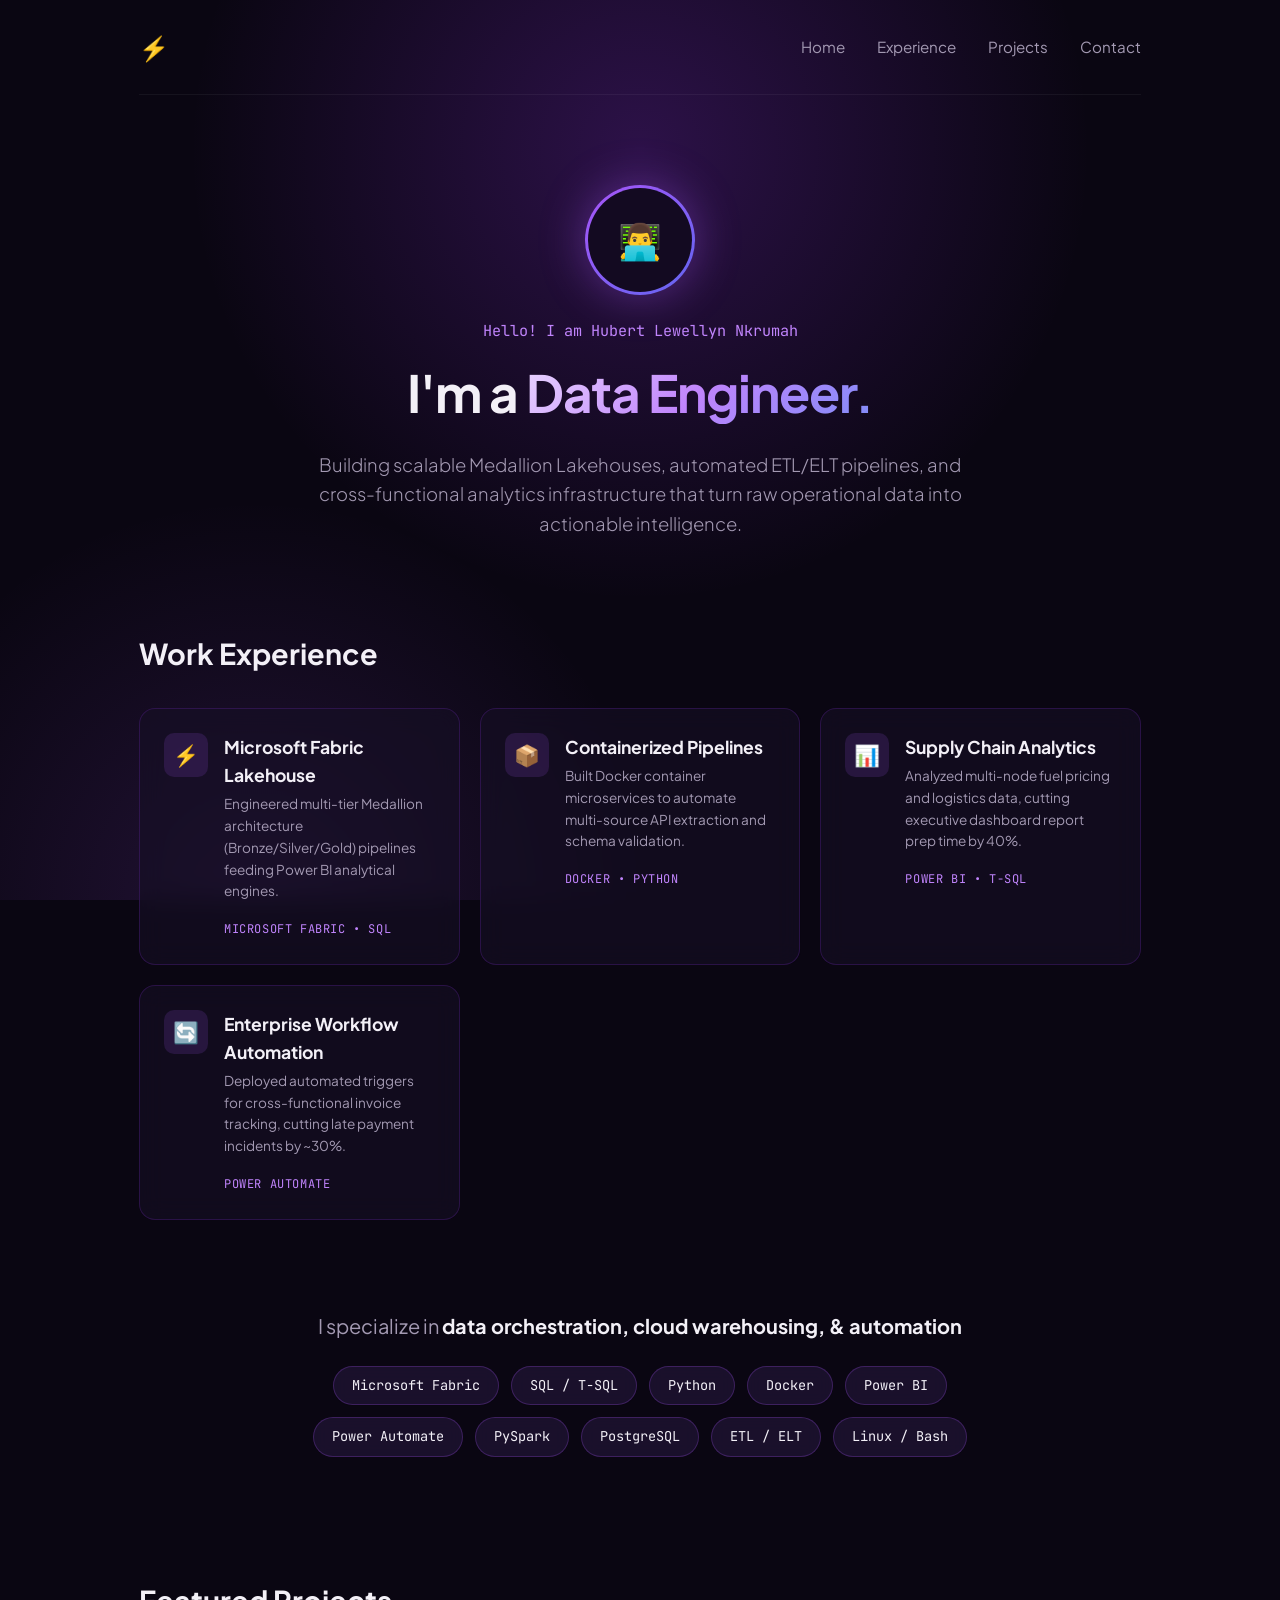
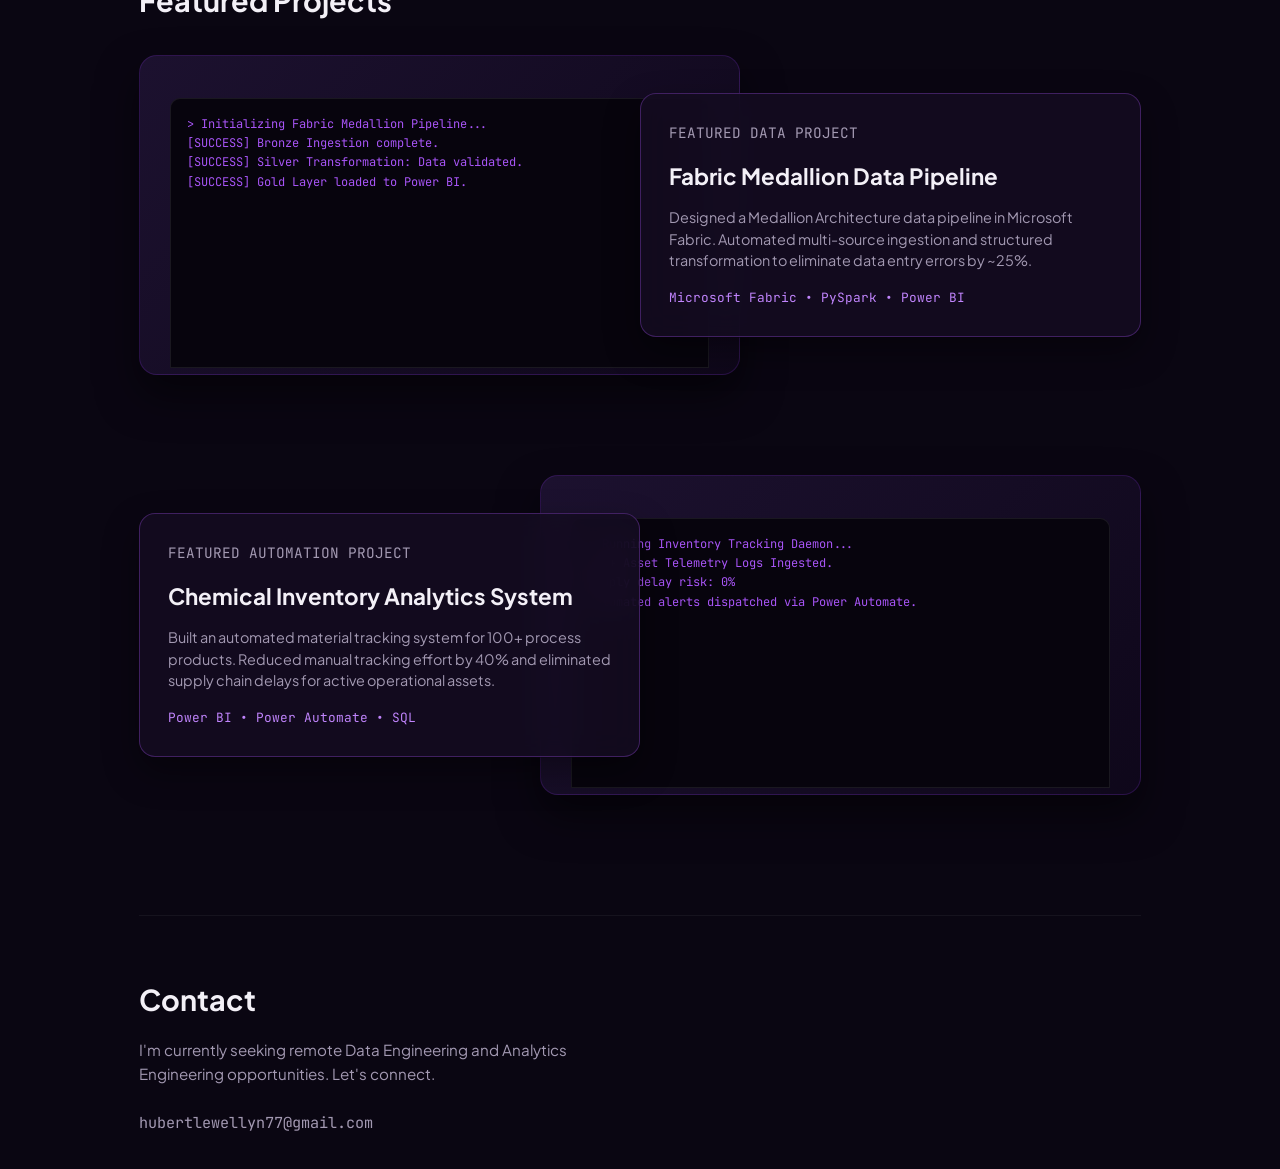
==== commit 4e884d35: "Add personal portfolio HTML file This HTML file serves as a personal portfolio for Hubert Lewellyn N" ====
--- a/index.html
+++ b/index.html
@@ -3,270 +3,293 @@
 <head>
   <meta charset="UTF-8" />
   <meta name="viewport" content="width=device-width, initial-scale=1.0" />
-  <title>Hubert Nkrumah | Data Engineer</title>
-  <meta name="description" content="Data Engineering portfolio featuring automated ETL/ELT pipelines, Microsoft Fabric, Docker containerization, and advanced SQL analytics." />
-  <link rel="stylesheet" href="style.css" />
+  <title>Hubert Lewellyn Nkrumah | Data & Analytics Engineer</title>
   
-  <!-- Typography: Inter for UI & JetBrains Mono for Code -->
+  <!-- Fonts: Plus Jakarta Sans & JetBrains Mono -->
   <link rel="preconnect" href="https://fonts.googleapis.com">
   <link rel="preconnect" href="https://fonts.gstatic.com" crossorigin>
-  <link href="https://fonts.googleapis.com/css2?family=Inter:wght@400;500;600;700&family=JetBrains+Mono:wght@400;500;600&display=swap" rel="stylesheet">
+  <link href="https://fonts.googleapis.com/css2?family=JetBrains+Mono:wght@400;500;600&family=Plus+Jakarta+Sans:wght@300;400;500;600;700&display=swap" rel="stylesheet">
+
+  <style>
+    :root {
+      --bg-dark: #0a0612;
+      --card-bg: rgba(23, 15, 38, 0.6);
+      --card-border: rgba(147, 51, 234, 0.2);
+      --purple-glow: rgba(168, 85, 247, 0.18);
+      --accent-purple: #c084fc;
+      --accent-glow: #a855f7;
+      --text-main: #f3f0f7;
+      --text-muted: #a399b2;
+      --font-main: 'Plus Jakarta Sans', sans-serif;
+      --font-code: 'JetBrains Mono', monospace;
+    }
+
+    * { box-sizing: border-box; margin: 0; padding: 0; }
+    
+    body {
+      background-color: var(--bg-dark);
+      color: var(--text-main);
+      font-family: var(--font-main);
+      line-height: 1.6;
+      overflow-x: hidden;
+      /* Ambient Purple Background Glows */
+      background-image: 
+        radial-gradient(circle at 50% 150px, rgba(147, 51, 234, 0.25), transparent 450px),
+        radial-gradient(circle at 20% 900px, rgba(168, 85, 247, 0.15), transparent 400px),
+        radial-gradient(circle at 80% 1700px, rgba(126, 34, 206, 0.2), transparent 500px);
+      background-attachment: fixed;
+    }
+
+    .container { max-width: 1050px; margin: 0 auto; padding: 0 24px; }
+    a { color: inherit; text-decoration: none; }
+
+    /* NAVBAR */
+    .navbar {
+      display: flex; justify-content: space-between; align-items: center;
+      padding: 28px 0; border-bottom: 1px solid rgba(255,255,255,0.05);
+    }
+    .nav-logo { font-size: 1.5rem; font-weight: 700; color: #fff; }
+    .nav-links { display: flex; gap: 32px; list-style: none; font-size: 0.95rem; color: var(--text-muted); }
+    .nav-links a:hover { color: var(--accent-purple); }
+
+    /* HERO SECTION */
+    .hero { text-align: center; padding: 90px 0 60px; position: relative; }
+    
+    .avatar-glow {
+      width: 110px; height: 110px; margin: 0 auto 24px;
+      border-radius: 50%; background: linear-gradient(135deg, #a855f7, #6366f1);
+      padding: 3px; box-shadow: 0 0 45px rgba(168, 85, 247, 0.4);
+    }
+    .avatar-inner {
+      width: 100%; height: 100%; border-radius: 50%; background: #130a21;
+      display: flex; align-items: center; justify-content: center; font-size: 2.2rem;
+    }
+
+    .hero-greeting { font-size: 0.95rem; color: var(--accent-purple); font-family: var(--font-code); margin-bottom: 8px; }
+    .hero-title { font-size: 3.2rem; font-weight: 700; margin-bottom: 16px; letter-spacing: -0.02em; }
+    .hero-title .highlight {
+      background: linear-gradient(135deg, #e9d5ff, #c084fc, #818cf8);
+      -webkit-background-clip: text; -webkit-text-fill-color: transparent;
+    }
+    .hero-subtitle { font-size: 1.15rem; color: var(--text-muted); max-width: 680px; margin: 0 auto 32px; font-weight: 300; }
+
+    /* WORK EXPERIENCE / COMPONENT GRID */
+    .section-title { font-size: 1.8rem; font-weight: 700; margin-bottom: 32px; }
+    
+    .experience-grid { display: grid; grid-template-columns: repeat(auto-fit, minmax(280px, 1fr)); gap: 20px; margin-bottom: 90px; }
+    .exp-card {
+      background: var(--card-bg); border: 1px solid var(--card-border);
+      border-radius: 16px; padding: 24px; backdrop-filter: blur(12px);
+      display: flex; align-items: flex-start; gap: 16px; transition: transform 0.3s ease, border-color 0.3s ease;
+    }
+    .exp-card:hover { transform: translateY(-4px); border-color: rgba(192, 132, 252, 0.5); }
+    .exp-icon {
+      width: 44px; height: 44px; border-radius: 10px; background: rgba(168, 85, 247, 0.15);
+      display: flex; align-items: center; justify-content: center; font-size: 1.3rem; flex-shrink: 0;
+    }
+    .exp-content h3 { font-size: 1.1rem; margin-bottom: 4px; }
+    .exp-content p { font-size: 0.85rem; color: var(--text-muted); margin-bottom: 12px; }
+    .exp-link { font-size: 0.75rem; font-family: var(--font-code); color: var(--accent-purple); text-transform: uppercase; letter-spacing: 0.05em; }
+
+    /* TECH STACK ORBIT / BADGES */
+    .stack-section { text-align: center; margin-bottom: 120px; position: relative; }
+    .stack-title { font-size: 1.25rem; font-weight: 400; margin-bottom: 24px; color: var(--text-muted); }
+    .stack-title strong { color: var(--text-main); }
+    
+    .stack-badges { display: flex; flex-wrap: wrap; justify-content: center; gap: 12px; max-width: 750px; margin: 0 auto; }
+    .tech-pill {
+      background: rgba(30, 19, 51, 0.8); border: 1px solid rgba(168, 85, 247, 0.25);
+      padding: 8px 18px; border-radius: 30px; font-size: 0.85rem; font-family: var(--font-code);
+      color: var(--text-main); backdrop-filter: blur(8px); transition: all 0.25s ease;
+    }
+    .tech-pill:hover { border-color: var(--accent-purple); box-shadow: 0 0 15px rgba(168, 85, 247, 0.3); }
+
+    /* FEATURED OVERLAPPING PROJECT CARDS */
+    .featured-projects { margin-bottom: 120px; }
+    .project-row {
+      display: flex; align-items: center; margin-bottom: 100px; position: relative;
+    }
+    .project-row.reverse { flex-direction: row-reverse; }
+
+    .project-image-box {
+      width: 60%; height: 320px; border-radius: 18px;
+      background: linear-gradient(135deg, rgba(30, 19, 51, 0.9), rgba(15, 8, 28, 0.9));
+      border: 1px solid var(--card-border); overflow: hidden; position: relative;
+      box-shadow: 0 20px 40px rgba(0,0,0,0.5);
+    }
+    .project-image-box .mock-ui {
+      width: 90%; height: 85%; margin: 7% auto 0; background: #07040d;
+      border-radius: 10px 10px 0 0; border: 1px solid rgba(255,255,255,0.08); padding: 16px;
+      font-family: var(--font-code); font-size: 0.75rem; color: #a855f7;
+    }
+
+    .project-card-overlay {
+      width: 50%; background: rgba(20, 12, 33, 0.85); border: 1px solid rgba(168, 85, 247, 0.3);
+      border-radius: 16px; padding: 28px; backdrop-filter: blur(16px);
+      position: absolute; right: 0; z-index: 2; box-shadow: 0 15px 35px rgba(0,0,0,0.4);
+    }
+    .project-row.reverse .project-card-overlay { right: auto; left: 0; }
+
+    .project-label { font-family: var(--font-code); font-size: 0.75rem; color: var(--accent-purple); text-transform: uppercase; margin-bottom: 6px; }
+    .project-card-overlay h3 { font-size: 1.4rem; margin-bottom: 12px; }
+    .project-card-overlay p { font-size: 0.9rem; color: var(--text-muted); line-height: 1.5; margin-bottom: 16px; }
+
+    /* CONTACT SECTION */
+    .contact-section { text-align: left; padding: 60px 0 10px; border-top: 1px solid rgba(255,255,255,0.05); }
+    .contact-section h2 { font-size: 1.8rem; margin-bottom: 16px; }
+    .contact-section p { color: var(--text-muted); font-size: 0.95rem; max-width: 500px; margin-bottom: 24px; }
+    .contact-email { font-family: var(--font-code); color: var(--accent-purple); font-size: 0.95rem; }
+
+    /* RESPONSIVE STYLING */
+    @media (max-width: 850px) {
+      .project-row, .project-row.reverse { flex-direction: column; }
+      .project-image-box { width: 100%; height: 240px; }
+      .project-card-overlay { width: 100%; position: relative; margin-top: -40px; right: auto; left: auto; }
+      .hero-title { font-size: 2.2rem; }
+    }
+  </style>
 </head>
 <body>
 
-  <!-- NAVIGATION BAR -->
-  <nav class="navbar">
-    <div class="logo">&lt;Hubert /&gt;</div>
-    <ul class="nav-links">
-      <li><a href="#about">About</a></li>
-      <li><a href="#skills">Skills</a></li>
-      <li><a href="#projects">Projects</a></li>
-      <li><a href="#certifications">Certifications</a></li>
-      <li><a href="https://github.com/demigod-88" target="_blank" class="btn-sm">GitHub Profile</a></li>
-    </ul>
-  </nav>
-
-  <!-- HERO SECTION -->
-  <header class="hero" id="about">
-    <div class="container">
-      <span class="badge">Data & Analytics Engineering</span>
-      <h1>Building Scalable, Reliable Data Pipelines & Infrastructure.</h1>
-      <p>Data Engineer specializing in end-to-end ELT/ETL pipeline architecture, cloud data platform engineering (Microsoft Fabric), containerized microservices (Docker), and production-grade SQL transformations.</p>
-      
-      <div class="cta-buttons">
-        <a href="#projects" class="btn primary">View Projects</a>
-        <a href="https://github.com/demigod-88" target="_blank" class="btn secondary">GitHub</a>
-        <a href="https://www.linkedin.com" target="_blank" class="btn outline">LinkedIn</a>
-      </div>
-    </div>
-  </header>
-
-  <!-- TECHNICAL STACK & COMPETENCIES -->
-  <section class="section container" id="skills">
-    <h2>Technical Stack</h2>
-    <div class="skills-grid">
-      <div class="skill-card">
-        <h3>Pipelines & Orchestration</h3>
-        <p>ETL/ELT Architecture, Apache Airflow, Prefect, Docker Containerization, API Ingestion, Task Automation.</p>
-      </div>
-      <div class="skill-card">
-        <h3>Data Warehousing & Cloud</h3>
-        <p>Microsoft Fabric, SQL (T-SQL, PostgreSQL), Data Lakehouse Architecture, Dimensional Data Modeling.</p>
-      </div>
-      <div class="skill-card">
-        <h3>Processing & Analytics</h3>
-        <p>Python (pandas, PySpark), Full-Stack Data Analysis, Process Engineering, Workflow Optimization.</p>
-      </div>
-      <div class="skill-card">
-        <h3>Infrastructure & Security</h3>
-        <p>Linux/Bash Shell, Container Security, System Monitoring, Git CI/CD Workflows, Ethical Hacking Fundamentals.</p>
-      </div>
-    </div>
-  </section>
-
-  <!-- FEATURED PROJECTS -->
-  <section class="section container" id="projects">
-    <h2>Featured Engineering Projects</h2>
-
-    <!-- Project 1: Containerized ETL Pipeline -->
-    <div class="project-card">
-      <div class="project-content">
-        <span class="tag">Pipeline / Infrastructure</span>
-        <h3>Automated Containerized Data Pipeline</h3>
-        <p>Designed and deployed an automated ingestion and transformation pipeline utilizing Docker containers to extract unstructured payload data, execute schema validation, and load structured tables into a cloud data lakehouse environment.</p>
-
-        <div class="tech-tags">
-          <span>Python</span>
-          <span>Docker</span>
-          <span>Microsoft Fabric</span>
-          <span>PostgreSQL</span>
-          <span>REST API</span>
-        </div>
-
-        <ul class="highlights">
-          <li>Automated daily multi-source ingestion with robust logging and retry mechanisms.</li>
-          <li>Isolated runtime environments using Docker containerization to streamline deployments.</li>
-          <li>Optimized SQL transformations for fast analytical reporting across business domains.</li>
-        </ul>
-
-        <!-- INTERACTIVE PIPELINE VISUALIZER -->
-        <div class="pipeline-widget">
-          <div class="pipeline-header">
-            <div class="pipeline-title">
-              <span class="status-indicator" id="overall-status"></span>
-              <h3>Live Pipeline Execution Simulator</h3>
-            </div>
-            <button class="btn-sm" id="run-pipeline-btn" onclick="triggerPipeline()">Run Simulation</button>
-          </div>
-
-          <div class="pipeline-nodes">
-            <div class="node" id="node-1">
-              <div class="node-icon">📡</div>
-              <div class="node-info">
-                <span class="node-name">API Extract</span>
-                <span class="node-status">Idle</span>
-              </div>
-            </div>
-
-            <div class="connector"></div>
-
-            <div class="node" id="node-2">
-              <div class="node-icon">🛡️</div>
-              <div class="node-info">
-                <span class="node-name">Schema Validation</span>
-                <span class="node-status">Idle</span>
-              </div>
-            </div>
-
-            <div class="connector"></div>
-
-            <div class="node" id="node-3">
-              <div class="node-icon">⚡</div>
-              <div class="node-info">
-                <span class="node-name">PySpark Transform</span>
-                <span class="node-status">Idle</span>
-              </div>
-            </div>
-
-            <div class="connector"></div>
-
-            <div class="node" id="node-4">
-              <div class="node-icon">☁️</div>
-              <div class="node-info">
-                <span class="node-name">Fabric Lakehouse</span>
-                <span class="node-status">Idle</span>
-              </div>
-            </div>
-          </div>
-        </div>
-
-        <!-- COPYABLE CODE BLOCK -->
-        <div class="code-block">
-          <div class="code-header">
-            <span class="code-title">pipeline_orchestrator.py</span>
-            <button class="copy-btn" onclick="copyCode(this)">
-              <svg width="14" height="14" viewBox="0 0 24 24" fill="none" stroke="currentColor" stroke-width="2"><rect x="9" y="9" width="13" height="13" rx="2" ry="2"></rect><path d="M5 15H4a2 2 0 0 1-2-2V4a2 2 0 0 1 2-2h9a2 2 0 0 1 2 2v1"></path></svg>
-              <span>Copy</span>
-            </button>
-          </div>
-          <pre><code><span class="keyword">def</span> <span class="func">run_etl_pipeline</span>():
-    <span class="comment"># Extract raw API telemetry payload</span>
-    payload = extract_source_data(endpoint=<span class="string">"/api/v1/telemetry"</span>)
-    
-    <span class="comment"># Validate schema and transform attributes</span>
-    cleaned_df = transform_payload(payload)
-    
-    <span class="comment"># Load to Gold Lakehouse Table</span>
-    load_to_lakehouse(cleaned_df, target=<span class="string">"fabric_gold_analytics"</span>)
-    <span class="keyword">return</span> <span class="string">"SUCCESS"</span></code></pre>
-        </div>
-
-        <div class="project-links">
-          <a href="https://github.com/demigod-88" target="_blank">View Repository on GitHub &rarr;</a>
-        </div>
-      </div>
-    </div>
-  </section>
-
-  <!-- CERTIFICATIONS & CREDENTIALS -->
-  <section class="section container" id="certifications">
-    <h2>Certifications & Professional Credentials</h2>
-    <div class="cert-grid">
-      <div class="cert-card">
-        <span class="cert-issuer">Microsoft</span>
-        <h3>Fabric Data Engineer Associate</h3>
-      </div>
-      <div class="cert-card">
-        <span class="cert-issuer">Google</span>
-        <h3>Advanced Data Analytics Professional</h3>
-      </div>
-      <div class="cert-card">
-        <span class="cert-issuer">EC-Council</span>
-        <h3>Certified Ethical Hacker (CEH)</h3>
-      </div>
-      <div class="cert-card">
-        <span class="cert-issuer">Google</span>
-        <h3>Cybersecurity Professional</h3>
-      </div>
-    </div>
-  </section>
-
-  <!-- FOOTER -->
-  <footer>
-    <div class="container footer-content">
-      <p>&copy; 2026 Hubert Lewellyn Nkrumah. Designed for GitHub Pages with pure HTML, CSS & Vanilla JS.</p>
-    </div>
-  </footer>
-
-  <!-- INTERACTIVE JAVASCRIPT LOGIC -->
-  <script>
-    // COPY CODE FUNCTIONALITY
-    function copyCode(button) {
-      const codeText = button.closest('.code-block').querySelector('code').innerText;
-      
-      navigator.clipboard.writeText(codeText).then(() => {
-        const span = button.querySelector('span');
-        const originalText = span.innerText;
+  <div class="container">
+    <!-- NAVBAR -->
+    <nav class="navbar">
+      <div class="nav-logo">⚡</div>
+      <ul class="nav-links">
+        <li><a href="#about">Home</a></li>
+        <li><a href="#experience">Experience</a></li>
+        <li><a href="#projects">Projects</a></li>
+        <li><a href="#contact">Contact</a></li>
+      </ul>
+    </nav>
+
+    <!-- HERO SECTION -->
+    <header class="hero" id="about">
+      <div class="avatar-glow">
+        <div class="avatar-inner">👨‍💻</div>
+      </div>
+      <p class="hero-greeting">Hello! I am Hubert Lewellyn Nkrumah</p>
+      <h1 class="hero-title">I'm a <span class="highlight">Data Engineer.</span></h1>
+      <p class="hero-subtitle">
+        Building scalable Medallion Lakehouses, automated ETL/ELT pipelines, and cross-functional analytics infrastructure that turn raw operational data into actionable intelligence.
+      </p>
+    </header>
+
+    <!-- WORK EXPERIENCE GRID -->
+    <section id="experience">
+      <h2 class="section-title">Work Experience</h2>
+      <div class="experience-grid">
         
-        span.innerText = 'Copied!';
-        button.style.borderColor = '#4ade80';
-        button.style.color = '#4ade80';
-        
-        setTimeout(() => {
-          span.innerText = originalText;
-          button.style.borderColor = '';
-          button.style.color = '';
-        }, 2000);
-      });
-    }
-
-    // PIPELINE SIMULATION LOGIC
-    async function triggerPipeline() {
-      const btn = document.getElementById('run-pipeline-btn');
-      const globalIndicator = document.getElementById('overall-status');
-      btn.disabled = true;
-      btn.innerText = 'Running...';
-      globalIndicator.className = 'status-indicator';
-
-      const nodes = [
-        { id: 'node-1', name: 'API Extract' },
-        { id: 'node-2', name: 'Schema Validation' },
-        { id: 'node-3', name: 'PySpark Transform' },
-        { id: 'node-4', name: 'Fabric Lakehouse' }
-      ];
-
-      // Reset all nodes to queued
-      nodes.forEach((n, idx) => {
-        const el = document.getElementById(n.id);
-        el.className = 'node';
-        el.querySelector('.node-status').innerText = 'Queued';
-        if (idx < nodes.length - 1) {
-          el.nextElementSibling.classList.remove('active');
-        }
-      });
-
-      // Step through nodes sequentially
-      for (let i = 0; i < nodes.length; i++) {
-        const nodeEl = document.getElementById(nodes[i].id);
-        
-        nodeEl.classList.add('running');
-        nodeEl.querySelector('.node-status').innerText = 'Processing...';
-        
-        await new Promise(res => setTimeout(res, 750)); // Simulating work delay
-
-        nodeEl.classList.remove('running');
-        nodeEl.classList.add('success');
-        nodeEl.querySelector('.node-status').innerText = '200 OK';
-
-        if (i < nodes.length - 1) {
-          nodeEl.nextElementSibling.classList.add('active');
-        }
-      }
-
-      globalIndicator.classList.add('active');
-      btn.innerText = 'Run Again';
-      btn.disabled = false;
-    }
-  </script>
+        <div class="exp-card">
+          <div class="exp-icon">⚡</div>
+          <div class="exp-content">
+            <h3>Microsoft Fabric Lakehouse</h3>
+            <p>Engineered multi-tier Medallion architecture (Bronze/Silver/Gold) pipelines feeding Power BI analytical engines.</p>
+            <span class="exp-link">Microsoft Fabric • SQL</span>
+          </div>
+        </div>
+
+        <div class="exp-card">
+          <div class="exp-icon">📦</div>
+          <div class="exp-content">
+            <h3>Containerized Pipelines</h3>
+            <p>Built Docker container microservices to automate multi-source API extraction and schema validation.</p>
+            <span class="exp-link">Docker • Python</span>
+          </div>
+        </div>
+
+        <div class="exp-card">
+          <div class="exp-icon">📊</div>
+          <div class="exp-content">
+            <h3>Supply Chain Analytics</h3>
+            <p>Analyzed multi-node fuel pricing and logistics data, cutting executive dashboard report prep time by 40%.</p>
+            <span class="exp-link">Power BI • T-SQL</span>
+          </div>
+        </div>
+
+        <div class="exp-card">
+          <div class="exp-icon">🔄</div>
+          <div class="exp-content">
+            <h3>Enterprise Workflow Automation</h3>
+            <p>Deployed automated triggers for cross-functional invoice tracking, cutting late payment incidents by ~30%.</p>
+            <span class="exp-link">Power Automate</span>
+          </div>
+        </div>
+
+      </div>
+    </section>
+
+    <!-- TECH STACK MATRIX -->
+    <section class="stack-section">
+      <p class="stack-title">I specialize in <strong>data orchestration, cloud warehousing, & automation</strong></p>
+      <div class="stack-badges">
+        <span class="tech-pill">Microsoft Fabric</span>
+        <span class="tech-pill">SQL / T-SQL</span>
+        <span class="tech-pill">Python</span>
+        <span class="tech-pill">Docker</span>
+        <span class="tech-pill">Power BI</span>
+        <span class="tech-pill">Power Automate</span>
+        <span class="tech-pill">PySpark</span>
+        <span class="tech-pill">PostgreSQL</span>
+        <span class="tech-pill">ETL / ELT</span>
+        <span class="tech-pill">Linux / Bash</span>
+      </div>
+    </section>
+
+    <!-- FEATURED PROJECTS (OVERLAPPING CARDS) -->
+    <section id="projects" class="featured-projects">
+      <h2 class="section-title">Featured Projects</h2>
+
+      <!-- PROJECT 1 -->
+      <div class="project-row">
+        <div class="project-image-box">
+          <div class="mock-ui">
+            &gt; Initializing Fabric Medallion Pipeline...<br>
+            [SUCCESS] Bronze Ingestion complete.<br>
+            [SUCCESS] Silver Transformation: Data validated.<br>
+            [SUCCESS] Gold Layer loaded to Power BI.
+          </div>
+        </div>
+        <div class="project-card-overlay">
+          <p class="project-label">Featured Data Project</p>
+          <h3>Fabric Medallion Data Pipeline</h3>
+          <p>Designed a Medallion Architecture data pipeline in Microsoft Fabric. Automated multi-source ingestion and structured transformation to eliminate data entry errors by ~25%.</p>
+          <div style="font-family: var(--font-code); font-size: 0.8rem; color: var(--accent-purple);">
+            Microsoft Fabric • PySpark • Power BI
+          </div>
+        </div>
+      </div>
+
+      <!-- PROJECT 2 -->
+      <div class="project-row reverse">
+        <div class="project-image-box">
+          <div class="mock-ui">
+            &gt; Running Inventory Tracking Daemon...<br>
+            100+ Asset Telemetry Logs Ingested.<br>
+            Supply delay risk: 0%<br>
+            Automated alerts dispatched via Power Automate.
+          </div>
+        </div>
+        <div class="project-card-overlay">
+          <p class="project-label">Featured Automation Project</p>
+          <h3>Chemical Inventory Analytics System</h3>
+          <p>Built an automated material tracking system for 100+ process products. Reduced manual tracking effort by 40% and eliminated supply chain delays for active operational assets.</p>
+          <div style="font-family: var(--font-code); font-size: 0.8rem; color: var(--accent-purple);">
+            Power BI • Power Automate • SQL
+          </div>
+        </div>
+      </div>
+
+    </section>
+
+    <!-- CONTACT SECTION -->
+    <footer id="contact" class="contact-section">
+      <h2>Contact</h2>
+      <p>I'm currently seeking remote Data Engineering and Analytics Engineering opportunities. Let's connect.</p>
+      <p class="contact-email">hubertlewellyn77@gmail.com</p>
+    </footer>
+
+  </div>
+
 </body>
 </html>
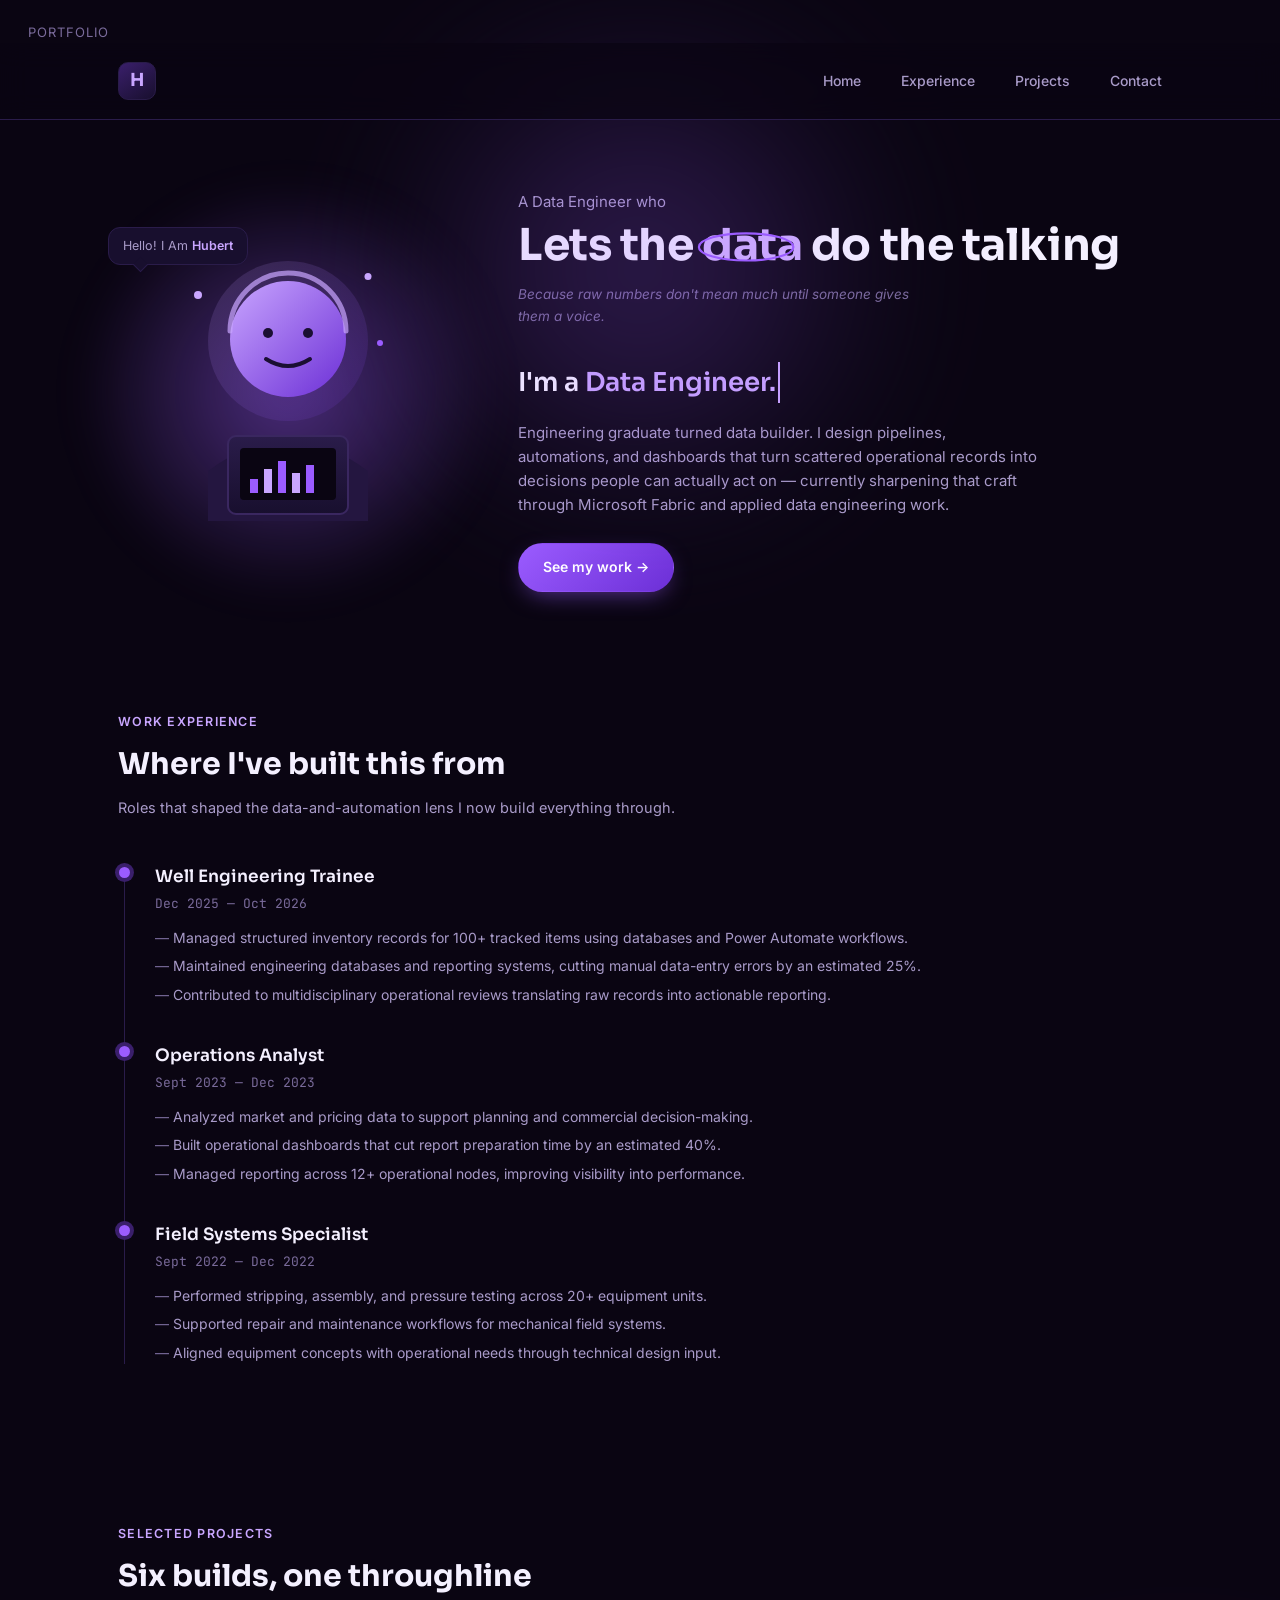
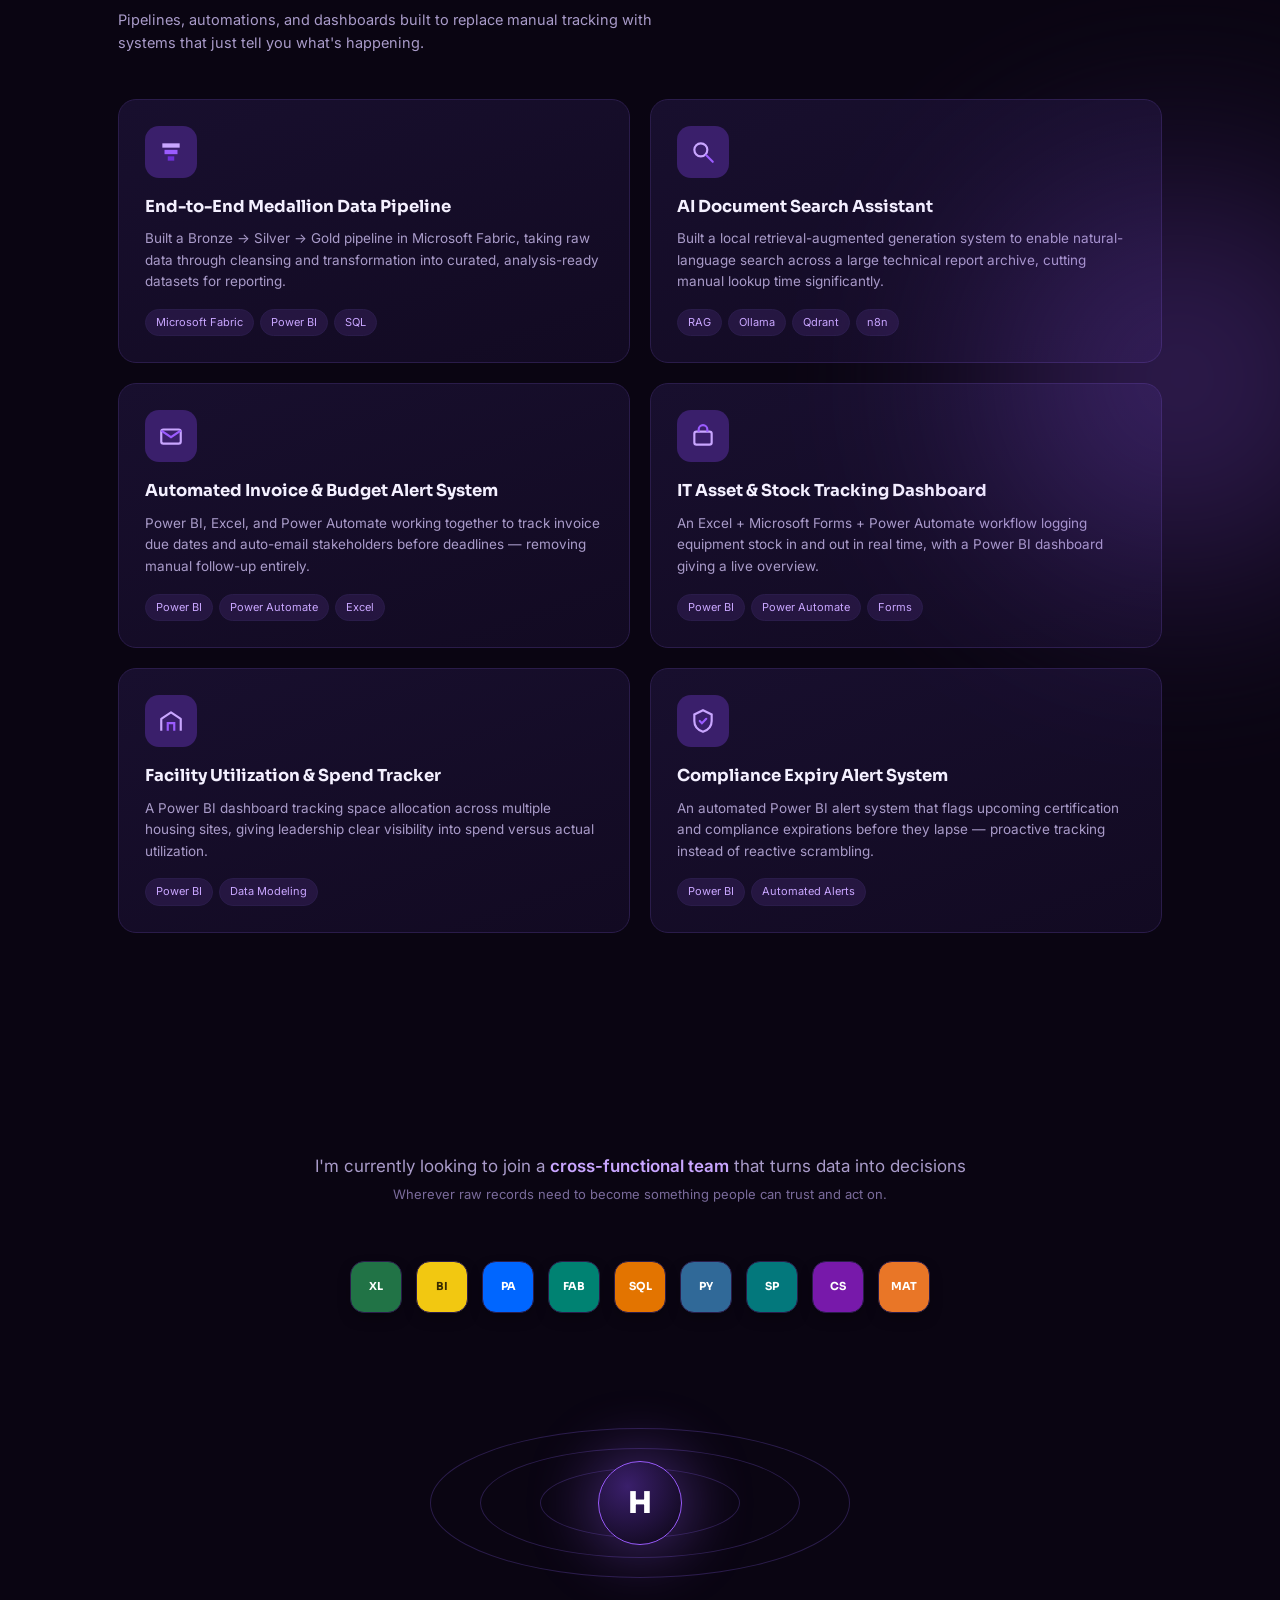
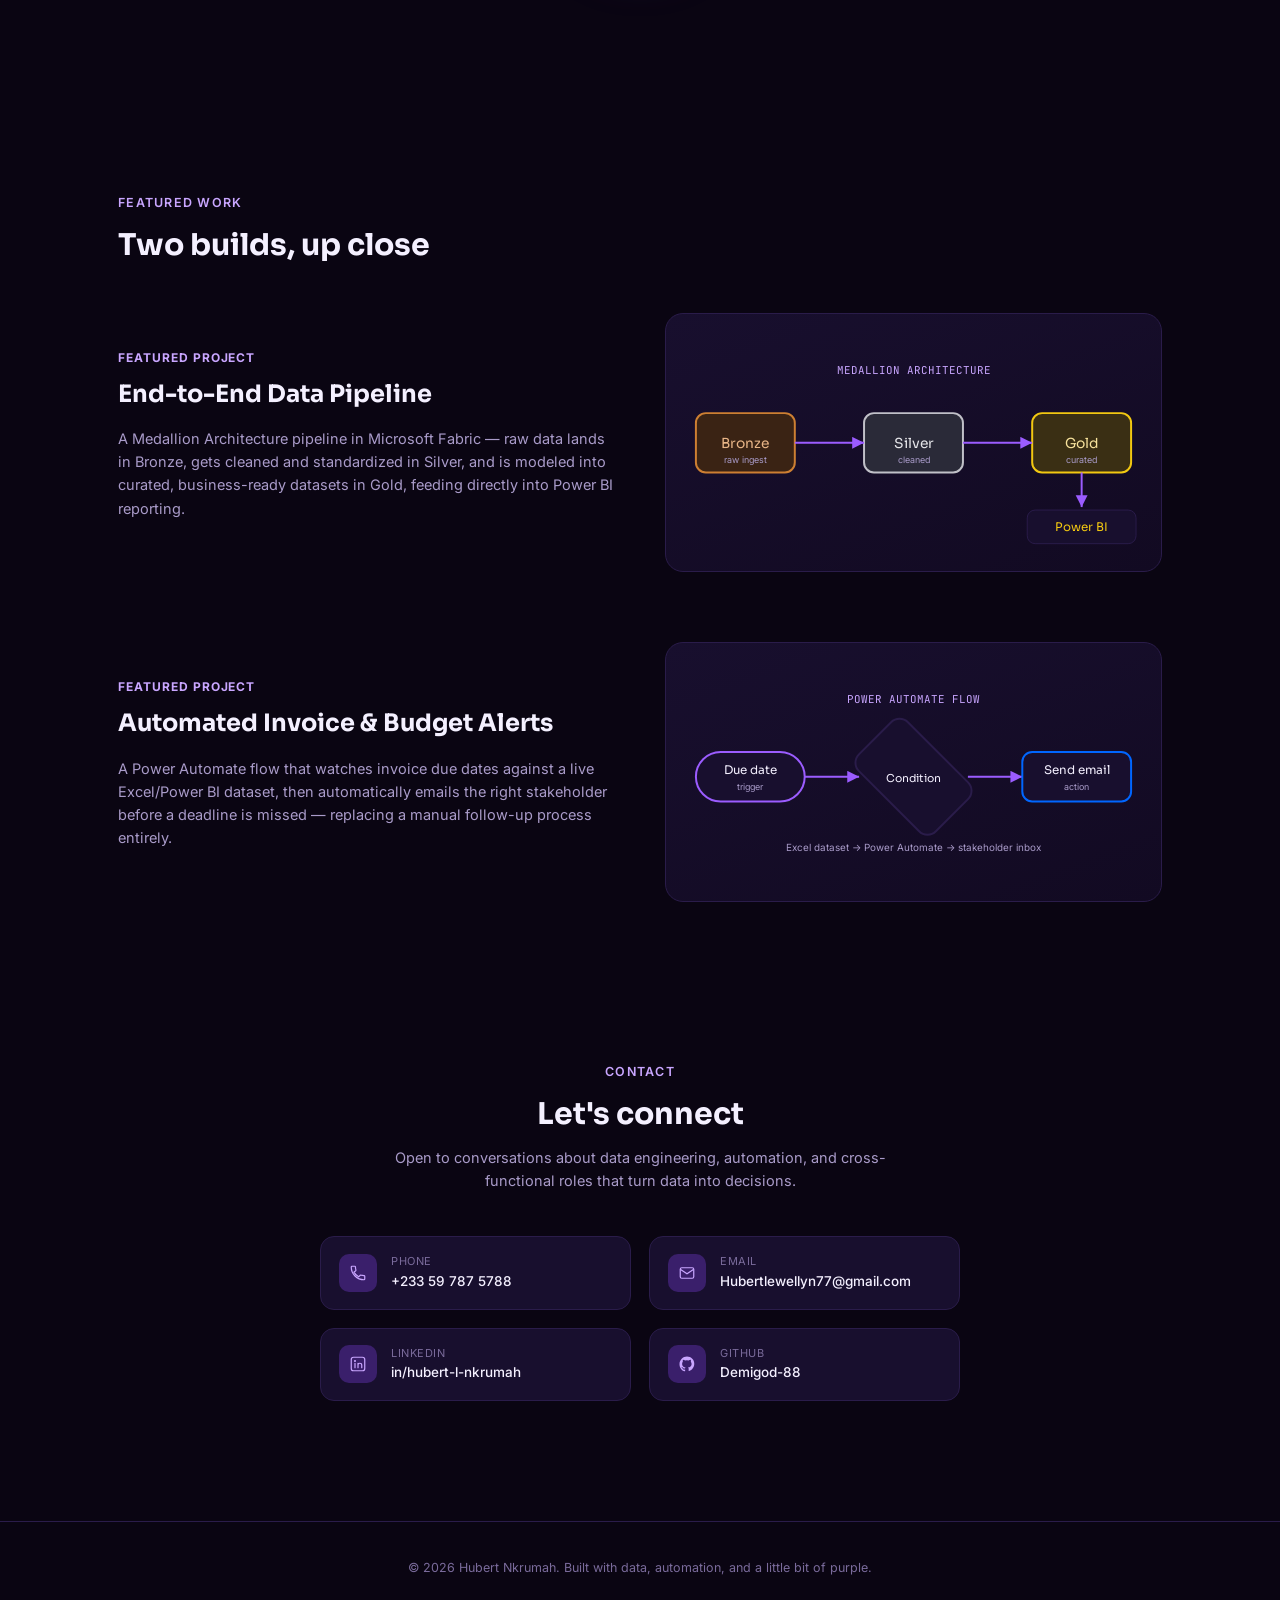
==== commit 73ff8c5a: "Update greeting from 'Hello' to 'Goodbye'" ====
--- a/index.html
+++ b/index.html
@@ -1,295 +1,629 @@
 <!DOCTYPE html>
 <html lang="en">
 <head>
-  <meta charset="UTF-8" />
-  <meta name="viewport" content="width=device-width, initial-scale=1.0" />
-  <title>Hubert Lewellyn Nkrumah | Data & Analytics Engineer</title>
-  
-  <!-- Fonts: Plus Jakarta Sans & JetBrains Mono -->
-  <link rel="preconnect" href="https://fonts.googleapis.com">
-  <link rel="preconnect" href="https://fonts.gstatic.com" crossorigin>
-  <link href="https://fonts.googleapis.com/css2?family=JetBrains+Mono:wght@400;500;600&family=Plus+Jakarta+Sans:wght@300;400;500;600;700&display=swap" rel="stylesheet">
-
-  <style>
-    :root {
-      --bg-dark: #0a0612;
-      --card-bg: rgba(23, 15, 38, 0.6);
-      --card-border: rgba(147, 51, 234, 0.2);
-      --purple-glow: rgba(168, 85, 247, 0.18);
-      --accent-purple: #c084fc;
-      --accent-glow: #a855f7;
-      --text-main: #f3f0f7;
-      --text-muted: #a399b2;
-      --font-main: 'Plus Jakarta Sans', sans-serif;
-      --font-code: 'JetBrains Mono', monospace;
-    }
-
-    * { box-sizing: border-box; margin: 0; padding: 0; }
-    
-    body {
-      background-color: var(--bg-dark);
-      color: var(--text-main);
-      font-family: var(--font-main);
-      line-height: 1.6;
-      overflow-x: hidden;
-      /* Ambient Purple Background Glows */
-      background-image: 
-        radial-gradient(circle at 50% 150px, rgba(147, 51, 234, 0.25), transparent 450px),
-        radial-gradient(circle at 20% 900px, rgba(168, 85, 247, 0.15), transparent 400px),
-        radial-gradient(circle at 80% 1700px, rgba(126, 34, 206, 0.2), transparent 500px);
-      background-attachment: fixed;
-    }
-
-    .container { max-width: 1050px; margin: 0 auto; padding: 0 24px; }
-    a { color: inherit; text-decoration: none; }
-
-    /* NAVBAR */
-    .navbar {
-      display: flex; justify-content: space-between; align-items: center;
-      padding: 28px 0; border-bottom: 1px solid rgba(255,255,255,0.05);
-    }
-    .nav-logo { font-size: 1.5rem; font-weight: 700; color: #fff; }
-    .nav-links { display: flex; gap: 32px; list-style: none; font-size: 0.95rem; color: var(--text-muted); }
-    .nav-links a:hover { color: var(--accent-purple); }
-
-    /* HERO SECTION */
-    .hero { text-align: center; padding: 90px 0 60px; position: relative; }
-    
-    .avatar-glow {
-      width: 110px; height: 110px; margin: 0 auto 24px;
-      border-radius: 50%; background: linear-gradient(135deg, #a855f7, #6366f1);
-      padding: 3px; box-shadow: 0 0 45px rgba(168, 85, 247, 0.4);
-    }
-    .avatar-inner {
-      width: 100%; height: 100%; border-radius: 50%; background: #130a21;
-      display: flex; align-items: center; justify-content: center; font-size: 2.2rem;
-    }
-
-    .hero-greeting { font-size: 0.95rem; color: var(--accent-purple); font-family: var(--font-code); margin-bottom: 8px; }
-    .hero-title { font-size: 3.2rem; font-weight: 700; margin-bottom: 16px; letter-spacing: -0.02em; }
-    .hero-title .highlight {
-      background: linear-gradient(135deg, #e9d5ff, #c084fc, #818cf8);
-      -webkit-background-clip: text; -webkit-text-fill-color: transparent;
-    }
-    .hero-subtitle { font-size: 1.15rem; color: var(--text-muted); max-width: 680px; margin: 0 auto 32px; font-weight: 300; }
-
-    /* WORK EXPERIENCE / COMPONENT GRID */
-    .section-title { font-size: 1.8rem; font-weight: 700; margin-bottom: 32px; }
-    
-    .experience-grid { display: grid; grid-template-columns: repeat(auto-fit, minmax(280px, 1fr)); gap: 20px; margin-bottom: 90px; }
-    .exp-card {
-      background: var(--card-bg); border: 1px solid var(--card-border);
-      border-radius: 16px; padding: 24px; backdrop-filter: blur(12px);
-      display: flex; align-items: flex-start; gap: 16px; transition: transform 0.3s ease, border-color 0.3s ease;
-    }
-    .exp-card:hover { transform: translateY(-4px); border-color: rgba(192, 132, 252, 0.5); }
-    .exp-icon {
-      width: 44px; height: 44px; border-radius: 10px; background: rgba(168, 85, 247, 0.15);
-      display: flex; align-items: center; justify-content: center; font-size: 1.3rem; flex-shrink: 0;
-    }
-    .exp-content h3 { font-size: 1.1rem; margin-bottom: 4px; }
-    .exp-content p { font-size: 0.85rem; color: var(--text-muted); margin-bottom: 12px; }
-    .exp-link { font-size: 0.75rem; font-family: var(--font-code); color: var(--accent-purple); text-transform: uppercase; letter-spacing: 0.05em; }
-
-    /* TECH STACK ORBIT / BADGES */
-    .stack-section { text-align: center; margin-bottom: 120px; position: relative; }
-    .stack-title { font-size: 1.25rem; font-weight: 400; margin-bottom: 24px; color: var(--text-muted); }
-    .stack-title strong { color: var(--text-main); }
-    
-    .stack-badges { display: flex; flex-wrap: wrap; justify-content: center; gap: 12px; max-width: 750px; margin: 0 auto; }
-    .tech-pill {
-      background: rgba(30, 19, 51, 0.8); border: 1px solid rgba(168, 85, 247, 0.25);
-      padding: 8px 18px; border-radius: 30px; font-size: 0.85rem; font-family: var(--font-code);
-      color: var(--text-main); backdrop-filter: blur(8px); transition: all 0.25s ease;
-    }
-    .tech-pill:hover { border-color: var(--accent-purple); box-shadow: 0 0 15px rgba(168, 85, 247, 0.3); }
-
-    /* FEATURED OVERLAPPING PROJECT CARDS */
-    .featured-projects { margin-bottom: 120px; }
-    .project-row {
-      display: flex; align-items: center; margin-bottom: 100px; position: relative;
-    }
-    .project-row.reverse { flex-direction: row-reverse; }
-
-    .project-image-box {
-      width: 60%; height: 320px; border-radius: 18px;
-      background: linear-gradient(135deg, rgba(30, 19, 51, 0.9), rgba(15, 8, 28, 0.9));
-      border: 1px solid var(--card-border); overflow: hidden; position: relative;
-      box-shadow: 0 20px 40px rgba(0,0,0,0.5);
-    }
-    .project-image-box .mock-ui {
-      width: 90%; height: 85%; margin: 7% auto 0; background: #07040d;
-      border-radius: 10px 10px 0 0; border: 1px solid rgba(255,255,255,0.08); padding: 16px;
-      font-family: var(--font-code); font-size: 0.75rem; color: #a855f7;
-    }
-
-    .project-card-overlay {
-      width: 50%; background: rgba(20, 12, 33, 0.85); border: 1px solid rgba(168, 85, 247, 0.3);
-      border-radius: 16px; padding: 28px; backdrop-filter: blur(16px);
-      position: absolute; right: 0; z-index: 2; box-shadow: 0 15px 35px rgba(0,0,0,0.4);
-    }
-    .project-row.reverse .project-card-overlay { right: auto; left: 0; }
-
-    .project-label { font-family: var(--font-code); font-size: 0.75rem; color: var(--accent-purple); text-transform: uppercase; margin-bottom: 6px; }
-    .project-card-overlay h3 { font-size: 1.4rem; margin-bottom: 12px; }
-    .project-card-overlay p { font-size: 0.9rem; color: var(--text-muted); line-height: 1.5; margin-bottom: 16px; }
-
-    /* CONTACT SECTION */
-    .contact-section { text-align: left; padding: 60px 0 10px; border-top: 1px solid rgba(255,255,255,0.05); }
-    .contact-section h2 { font-size: 1.8rem; margin-bottom: 16px; }
-    .contact-section p { color: var(--text-muted); font-size: 0.95rem; max-width: 500px; margin-bottom: 24px; }
-    .contact-email { font-family: var(--font-code); color: var(--accent-purple); font-size: 0.95rem; }
-
-    /* RESPONSIVE STYLING */
-    @media (max-width: 850px) {
-      .project-row, .project-row.reverse { flex-direction: column; }
-      .project-image-box { width: 100%; height: 240px; }
-      .project-card-overlay { width: 100%; position: relative; margin-top: -40px; right: auto; left: auto; }
-      .hero-title { font-size: 2.2rem; }
-    }
-  </style>
+<meta charset="UTF-8">
+<meta name="viewport" content="width=device-width, initial-scale=1.0">
+<title>Hubert Nkrumah — Data Engineer Portfolio</title>
+<link rel="preconnect" href="https://fonts.googleapis.com">
+<link href="https://fonts.googleapis.com/css2?family=Sora:wght@400;500;600;700;800&family=Inter:wght@400;500;600;700&family=JetBrains+Mono:wght@400;500&display=swap" rel="stylesheet">
+<style>
+  :root{
+    --bg:#0a0512;
+    --bg-soft:#120a22;
+    --card:#180f2e;
+    --card-border:#2a1c4a;
+    --accent:#9b5cff;
+    --accent-2:#c9a6ff;
+    --accent-soft:#3a1f6b;
+    --text:#f4f0ff;
+    --text-dim:#a99bc9;
+    --text-faint:#7a6b9b;
+    --radius:18px;
+    --maxw:1100px;
+  }
+  *{margin:0;padding:0;box-sizing:border-box;}
+  html{scroll-behavior:smooth;}
+  body{
+    background:var(--bg);
+    color:var(--text);
+    font-family:'Inter',sans-serif;
+    line-height:1.6;
+    overflow-x:hidden;
+  }
+  h1,h2,h3,h4{font-family:'Sora',sans-serif;}
+  a{color:inherit;text-decoration:none;}
+  ul{list-style:none;}
+  img,svg{display:block;max-width:100%;}
+  .wrap{max-width:var(--maxw);margin:0 auto;padding:0 28px;}
+  .eyebrow{
+    font-size:13px;color:var(--text-faint);
+    letter-spacing:.08em;text-transform:uppercase;
+    padding:22px 28px 0;
+  }
+
+  /* glow backdrops */
+  .glow{
+    position:absolute;border-radius:50%;
+    filter:blur(90px);opacity:.35;pointer-events:none;
+    background:radial-gradient(circle,var(--accent) 0%,transparent 70%);
+  }
+
+  /* NAV */
+  nav{
+    position:sticky;top:0;z-index:50;
+    background:rgba(10,5,18,.72);
+    backdrop-filter:blur(14px);
+    border-bottom:1px solid var(--card-border);
+  }
+  nav .wrap{
+    display:flex;align-items:center;justify-content:space-between;
+    height:76px;
+  }
+  .brandmark{
+    width:38px;height:38px;border-radius:10px;
+    background:linear-gradient(145deg,var(--accent-soft),var(--card));
+    border:1px solid var(--card-border);
+    display:flex;align-items:center;justify-content:center;
+    font-family:'Sora',sans-serif;font-weight:700;font-size:18px;
+    color:var(--accent-2);
+  }
+  .navlinks{display:flex;gap:40px;}
+  .navlinks a{
+    font-size:14px;font-weight:500;color:var(--text-dim);
+    transition:color .2s;
+  }
+  .navlinks a:hover{color:var(--text);}
+
+  /* HERO */
+  .hero{position:relative;padding:70px 0 40px;}
+  .hero-inner{
+    display:grid;grid-template-columns:340px 1fr;gap:60px;align-items:center;
+  }
+  .avatar-stage{position:relative;width:340px;height:340px;margin:0 auto;}
+  .avatar-glow{position:absolute;inset:-40px;border-radius:50%;
+    background:radial-gradient(circle,rgba(155,92,255,.45) 0%,transparent 70%);
+    filter:blur(20px);animation:pulse 4s ease-in-out infinite;}
+  @keyframes pulse{0%,100%{opacity:.5;transform:scale(1);}50%{opacity:.85;transform:scale(1.06);}}
+  .speech-bubble{
+    position:absolute;top:6px;left:-10px;z-index:5;
+    background:var(--card);border:1px solid var(--card-border);
+    padding:8px 14px;border-radius:12px;font-size:12.5px;
+    color:var(--text-dim);white-space:nowrap;
+  }
+  .speech-bubble b{color:var(--accent-2);font-weight:600;}
+  .speech-bubble::after{
+    content:'';position:absolute;bottom:-6px;left:26px;
+    width:10px;height:10px;background:var(--card);
+    border-right:1px solid var(--card-border);border-bottom:1px solid var(--card-border);
+    transform:rotate(45deg);
+  }
+
+  .hero-copy .tagline-eyebrow{
+    font-size:15px;color:var(--text-dim);margin-bottom:6px;
+  }
+  .hero-copy h1{
+    font-size:44px;font-weight:700;line-height:1.15;letter-spacing:-.01em;
+  }
+  .circled{
+    position:relative;color:var(--accent-2);white-space:nowrap;
+    display:inline-block;
+  }
+  .circled svg{position:absolute;left:-6%;top:-22%;width:112%;height:150%;pointer-events:none;}
+  .hero-sub{
+    margin-top:14px;font-size:13.5px;color:var(--text-faint);
+    max-width:420px;font-style:italic;
+  }
+  .role-line{
+    margin-top:34px;font-size:26px;font-weight:600;font-family:'Sora',sans-serif;
+  }
+  #typed{color:var(--accent-2);}
+  .cursor{display:inline-block;width:2px;background:var(--accent-2);margin-left:2px;animation:blink 1s step-start infinite;}
+  @keyframes blink{50%{opacity:0;}}
+  .bio{margin-top:18px;color:var(--text-dim);max-width:520px;font-size:15px;}
+
+  .btn{
+    display:inline-flex;align-items:center;gap:8px;
+    margin-top:26px;padding:12px 24px;border-radius:999px;
+    background:linear-gradient(135deg,var(--accent),#6c2fd6);
+    color:#fff;font-weight:600;font-size:14px;
+    border:1px solid transparent;transition:transform .2s, box-shadow .2s;
+    box-shadow:0 8px 24px -8px rgba(155,92,255,.6);
+  }
+  .btn:hover{transform:translateY(-2px);}
+
+  section{position:relative;padding:80px 0;}
+  .section-head{margin-bottom:44px;}
+  .section-head .eyebrow-tag{
+    font-size:12.5px;color:var(--accent-2);letter-spacing:.1em;
+    text-transform:uppercase;font-weight:600;margin-bottom:8px;
+  }
+  .section-head h2{font-size:30px;font-weight:700;}
+  .section-head p{color:var(--text-dim);margin-top:8px;font-size:14.5px;max-width:560px;}
+
+  /* WORK EXPERIENCE (jobs) */
+  .exp-list{display:flex;flex-direction:column;gap:0;border-left:1px solid var(--card-border);margin-left:6px;}
+  .exp-item{position:relative;padding:0 0 36px 30px;}
+  .exp-item:last-child{padding-bottom:0;}
+  .exp-item::before{
+    content:'';position:absolute;left:-6px;top:4px;
+    width:11px;height:11px;border-radius:50%;
+    background:var(--accent);box-shadow:0 0 0 4px var(--accent-soft);
+  }
+  .exp-role{font-family:'Sora',sans-serif;font-weight:600;font-size:17px;}
+  .exp-meta{color:var(--text-faint);font-size:13px;margin:4px 0 12px;font-family:'JetBrains Mono',monospace;}
+  .exp-item ul{display:flex;flex-direction:column;gap:6px;}
+  .exp-item li{color:var(--text-dim);font-size:14px;padding-left:18px;position:relative;}
+  .exp-item li::before{content:'—';position:absolute;left:0;color:var(--text-faint);}
+
+  /* PROJECT CARDS */
+  .grid-projects{display:grid;grid-template-columns:repeat(2,1fr);gap:20px;}
+  .pcard{
+    background:linear-gradient(160deg,var(--card),var(--bg-soft));
+    border:1px solid var(--card-border);border-radius:var(--radius);
+    padding:26px;transition:transform .25s,border-color .25s;
+  }
+  .pcard:hover{transform:translateY(-4px);border-color:var(--accent);}
+  .picon{
+    width:52px;height:52px;border-radius:14px;margin-bottom:16px;
+    display:flex;align-items:center;justify-content:center;
+    background:var(--accent-soft);
+  }
+  .pcard h3{font-size:16.5px;margin-bottom:8px;}
+  .pcard p{font-size:13.5px;color:var(--text-dim);margin-bottom:16px;}
+  .pcard .tags{display:flex;flex-wrap:wrap;gap:6px;}
+  .pcard .tags span{
+    font-size:11px;padding:4px 10px;border-radius:999px;
+    background:rgba(155,92,255,.12);color:var(--accent-2);
+    border:1px solid var(--card-border);
+  }
+
+  /* looking-for strip */
+  .looking{text-align:center;padding:60px 0 20px;}
+  .looking p{font-size:17px;color:var(--text-dim);}
+  .looking p .hl{color:var(--accent-2);font-weight:600;}
+  .looking span.small{display:block;font-size:13px;color:var(--text-faint);margin-top:4px;}
+
+  /* tools row */
+  .tools-row{
+    display:flex;flex-wrap:wrap;justify-content:center;gap:14px;
+    margin:36px 0 60px;
+  }
+  .tool-badge{
+    width:52px;height:52px;border-radius:14px;
+    display:flex;align-items:center;justify-content:center;
+    font-size:11px;font-weight:700;font-family:'Sora',sans-serif;
+    color:#fff;border:1px solid var(--card-border);
+    box-shadow:0 6px 16px -6px rgba(0,0,0,.6);
+  }
+
+  /* orbit / logo mark */
+  .orbit-stage{position:relative;width:100%;max-width:420px;height:260px;margin:0 auto;}
+  .orbit-ring{
+    position:absolute;border:1px solid var(--card-border);border-radius:50%;
+    left:50%;top:50%;transform:translate(-50%,-50%);
+  }
+  .r1{width:200px;height:70px;}
+  .r2{width:320px;height:110px;}
+  .r3{width:420px;height:150px;}
+  .orbit-core{
+    position:absolute;left:50%;top:50%;transform:translate(-50%,-50%);
+    width:84px;height:84px;border-radius:50%;
+    background:radial-gradient(circle at 35% 30%,var(--accent-soft),var(--bg));
+    border:1px solid var(--accent);
+    display:flex;align-items:center;justify-content:center;
+    box-shadow:0 0 60px 10px rgba(155,92,255,.35);
+  }
+  .orbit-core span{font-family:'Sora',sans-serif;font-weight:800;font-size:30px;color:#fff;}
+
+  /* FEATURED PROJECTS */
+  .featured{display:flex;flex-direction:column;gap:70px;}
+  .feat-row{display:grid;grid-template-columns:1fr 1fr;gap:50px;align-items:center;}
+  .feat-row.reverse .feat-visual{order:2;}
+  .feat-row.reverse .feat-text{order:1;}
+  .feat-tag{font-size:12px;color:var(--accent-2);letter-spacing:.08em;text-transform:uppercase;font-weight:700;}
+  .feat-text h3{font-size:24px;margin:8px 0 14px;}
+  .feat-text p{color:var(--text-dim);font-size:14.5px;margin-bottom:18px;}
+  .feat-visual{
+    background:linear-gradient(160deg,var(--card),var(--bg-soft));
+    border:1px solid var(--card-border);border-radius:var(--radius);
+    padding:20px;
+  }
+
+  /* CONTACT */
+  .contact-grid{display:grid;grid-template-columns:1fr 1fr;gap:18px;max-width:640px;margin:36px auto 0;}
+  .contact-card{
+    display:flex;align-items:center;gap:14px;
+    background:var(--card);border:1px solid var(--card-border);
+    border-radius:14px;padding:16px 18px;transition:border-color .2s,transform .2s;
+  }
+  .contact-card:hover{border-color:var(--accent);transform:translateY(-2px);}
+  .contact-ic{
+    width:38px;height:38px;border-radius:10px;background:var(--accent-soft);
+    display:flex;align-items:center;justify-content:center;flex-shrink:0;
+  }
+  .contact-label{font-size:11px;color:var(--text-faint);text-transform:uppercase;letter-spacing:.05em;}
+  .contact-value{font-size:13.5px;font-weight:500;word-break:break-word;}
+
+  footer{
+    text-align:center;padding:36px 0;color:var(--text-faint);
+    font-size:12.5px;border-top:1px solid var(--card-border);margin-top:40px;
+  }
+
+  @media(max-width:860px){
+    .hero-inner{grid-template-columns:1fr;text-align:center;}
+    .hero-copy .bio, .hero-sub{margin-left:auto;margin-right:auto;}
+    .grid-projects{grid-template-columns:1fr;}
+    .feat-row, .feat-row.reverse{grid-template-columns:1fr;}
+    .feat-row.reverse .feat-visual{order:1;}
+    .feat-row.reverse .feat-text{order:2;}
+    .contact-grid{grid-template-columns:1fr;}
+    .navlinks{gap:20px;}
+    .hero-copy h1{font-size:32px;}
+  }
+</style>
 </head>
 <body>
 
-  <div class="container">
-    <!-- NAVBAR -->
-    <nav class="navbar">
-      <div class="nav-logo">⚡</div>
-      <ul class="nav-links">
-        <li><a href="#about">Home</a></li>
-        <li><a href="#experience">Experience</a></li>
-        <li><a href="#projects">Projects</a></li>
-        <li><a href="#contact">Contact</a></li>
-      </ul>
-    </nav>
-
-    <!-- HERO SECTION -->
-    <header class="hero" id="about">
-      <div class="avatar-glow">
-        <div class="avatar-inner">👨‍💻</div>
-      </div>
-      <p class="hero-greeting">Hello! I am Hubert Lewellyn Nkrumah</p>
-      <h1 class="hero-title">I'm a <span class="highlight">Data Engineer.</span></h1>
-      <p class="hero-subtitle">
-        Building scalable Medallion Lakehouses, automated ETL/ELT pipelines, and cross-functional analytics infrastructure that turn raw operational data into actionable intelligence.
-      </p>
-    </header>
-
-    <!-- WORK EXPERIENCE GRID -->
-    <section id="experience">
-      <h2 class="section-title">Work Experience</h2>
-      <div class="experience-grid">
-        
-        <div class="exp-card">
-          <div class="exp-icon">⚡</div>
-          <div class="exp-content">
-            <h3>Microsoft Fabric Lakehouse</h3>
-            <p>Engineered multi-tier Medallion architecture (Bronze/Silver/Gold) pipelines feeding Power BI analytical engines.</p>
-            <span class="exp-link">Microsoft Fabric • SQL</span>
-          </div>
-        </div>
-
-        <div class="exp-card">
-          <div class="exp-icon">📦</div>
-          <div class="exp-content">
-            <h3>Containerized Pipelines</h3>
-            <p>Built Docker container microservices to automate multi-source API extraction and schema validation.</p>
-            <span class="exp-link">Docker • Python</span>
-          </div>
-        </div>
-
-        <div class="exp-card">
-          <div class="exp-icon">📊</div>
-          <div class="exp-content">
-            <h3>Supply Chain Analytics</h3>
-            <p>Analyzed multi-node fuel pricing and logistics data, cutting executive dashboard report prep time by 40%.</p>
-            <span class="exp-link">Power BI • T-SQL</span>
-          </div>
-        </div>
-
-        <div class="exp-card">
-          <div class="exp-icon">🔄</div>
-          <div class="exp-content">
-            <h3>Enterprise Workflow Automation</h3>
-            <p>Deployed automated triggers for cross-functional invoice tracking, cutting late payment incidents by ~30%.</p>
-            <span class="exp-link">Power Automate</span>
-          </div>
-        </div>
-
-      </div>
-    </section>
-
-    <!-- TECH STACK MATRIX -->
-    <section class="stack-section">
-      <p class="stack-title">I specialize in <strong>data orchestration, cloud warehousing, & automation</strong></p>
-      <div class="stack-badges">
-        <span class="tech-pill">Microsoft Fabric</span>
-        <span class="tech-pill">SQL / T-SQL</span>
-        <span class="tech-pill">Python</span>
-        <span class="tech-pill">Docker</span>
-        <span class="tech-pill">Power BI</span>
-        <span class="tech-pill">Power Automate</span>
-        <span class="tech-pill">PySpark</span>
-        <span class="tech-pill">PostgreSQL</span>
-        <span class="tech-pill">ETL / ELT</span>
-        <span class="tech-pill">Linux / Bash</span>
-      </div>
-    </section>
-
-    <!-- FEATURED PROJECTS (OVERLAPPING CARDS) -->
-    <section id="projects" class="featured-projects">
-      <h2 class="section-title">Featured Projects</h2>
-
-      <!-- PROJECT 1 -->
-      <div class="project-row">
-        <div class="project-image-box">
-          <div class="mock-ui">
-            &gt; Initializing Fabric Medallion Pipeline...<br>
-            [SUCCESS] Bronze Ingestion complete.<br>
-            [SUCCESS] Silver Transformation: Data validated.<br>
-            [SUCCESS] Gold Layer loaded to Power BI.
-          </div>
-        </div>
-        <div class="project-card-overlay">
-          <p class="project-label">Featured Data Project</p>
-          <h3>Fabric Medallion Data Pipeline</h3>
-          <p>Designed a Medallion Architecture data pipeline in Microsoft Fabric. Automated multi-source ingestion and structured transformation to eliminate data entry errors by ~25%.</p>
-          <div style="font-family: var(--font-code); font-size: 0.8rem; color: var(--accent-purple);">
-            Microsoft Fabric • PySpark • Power BI
-          </div>
-        </div>
-      </div>
-
-      <!-- PROJECT 2 -->
-      <div class="project-row reverse">
-        <div class="project-image-box">
-          <div class="mock-ui">
-            &gt; Running Inventory Tracking Daemon...<br>
-            100+ Asset Telemetry Logs Ingested.<br>
-            Supply delay risk: 0%<br>
-            Automated alerts dispatched via Power Automate.
-          </div>
-        </div>
-        <div class="project-card-overlay">
-          <p class="project-label">Featured Automation Project</p>
-          <h3>Chemical Inventory Analytics System</h3>
-          <p>Built an automated material tracking system for 100+ process products. Reduced manual tracking effort by 40% and eliminated supply chain delays for active operational assets.</p>
-          <div style="font-family: var(--font-code); font-size: 0.8rem; color: var(--accent-purple);">
-            Power BI • Power Automate • SQL
-          </div>
-        </div>
-      </div>
-
-    </section>
-
-    <!-- CONTACT SECTION -->
-    <footer id="contact" class="contact-section">
-      <h2>Contact</h2>
-      <p>I'm currently seeking remote Data Engineering and Analytics Engineering opportunities. Let's connect.</p>
-      <p class="contact-email">hubertlewellyn77@gmail.com</p>
-    </footer>
-
+<div class="eyebrow">Portfolio</div>
+
+<nav>
+  <div class="wrap">
+    <div class="brandmark">H</div>
+    <ul class="navlinks">
+      <li><a href="#home">Home</a></li>
+      <li><a href="#experience">Experience</a></li>
+      <li><a href="#projects">Projects</a></li>
+      <li><a href="#contact">Contact</a></li>
+    </ul>
   </div>
+</nav>
+
+<!-- HERO -->
+<header class="hero" id="home">
+  <div class="glow" style="width:500px;height:500px;top:-100px;left:50%;transform:translateX(-50%);"></div>
+  <div class="wrap hero-inner">
+    <div class="avatar-stage">
+      <div class="avatar-glow"></div>
+      <div class="speech-bubble">Hello! I Am <b>Hubert</b></div>
+      <svg viewBox="0 0 340 340" width="340" height="340" style="position:relative;z-index:2;">
+        <defs>
+          <linearGradient id="gHead" x1="0" y1="0" x2="1" y2="1">
+            <stop offset="0%" stop-color="#c9a6ff"/>
+            <stop offset="100%" stop-color="#6c2fd6"/>
+          </linearGradient>
+          <linearGradient id="gLap" x1="0" y1="0" x2="0" y2="1">
+            <stop offset="0%" stop-color="#2a1c4a"/>
+            <stop offset="100%" stop-color="#180f2e"/>
+          </linearGradient>
+        </defs>
+        <!-- data-node halo -->
+        <circle cx="170" cy="120" r="80" fill="url(#gHead)" opacity="0.15"/>
+        <!-- head -->
+        <circle cx="170" cy="118" r="58" fill="url(#gHead)"/>
+        <!-- simple facial marks -->
+        <circle cx="150" cy="112" r="5" fill="#1b0f33"/>
+        <circle cx="190" cy="112" r="5" fill="#1b0f33"/>
+        <path d="M148 138 Q170 152 192 138" stroke="#1b0f33" stroke-width="4" fill="none" stroke-linecap="round"/>
+        <!-- headphone / focus arc -->
+        <path d="M112 110 A58 58 0 0 1 228 110" stroke="#c9a6ff" stroke-width="5" fill="none" stroke-linecap="round" opacity="0.7"/>
+        <!-- shoulders -->
+        <path d="M90 250 Q170 190 250 250 L250 300 L90 300 Z" fill="#241640"/>
+        <!-- laptop -->
+        <rect x="110" y="215" width="120" height="78" rx="8" fill="url(#gLap)" stroke="#3a2760" stroke-width="2"/>
+        <rect x="122" y="227" width="96" height="52" rx="4" fill="#0a0512"/>
+        <!-- bar chart on screen -->
+        <rect x="132" y="258" width="8" height="14" fill="#9b5cff"/>
+        <rect x="146" y="248" width="8" height="24" fill="#c9a6ff"/>
+        <rect x="160" y="240" width="8" height="32" fill="#9b5cff"/>
+        <rect x="174" y="252" width="8" height="20" fill="#c9a6ff"/>
+        <rect x="188" y="244" width="8" height="28" fill="#9b5cff"/>
+        <!-- data particles floating -->
+        <circle cx="80" cy="90" r="4" fill="#c9a6ff"><animate attributeName="cy" values="90;70;90" dur="3s" repeatCount="indefinite"/></circle>
+        <circle cx="262" cy="140" r="3" fill="#9b5cff"><animate attributeName="cy" values="140;120;140" dur="4s" repeatCount="indefinite"/></circle>
+        <circle cx="250" cy="70" r="3.5" fill="#c9a6ff"><animate attributeName="cy" values="70;55;70" dur="3.5s" repeatCount="indefinite"/></circle>
+      </svg>
+    </div>
+
+    <div class="hero-copy">
+      <div class="tagline-eyebrow">A Data Engineer who</div>
+      <h1>Lets the <span class="circled">data
+        <svg viewBox="0 0 140 46"><ellipse cx="70" cy="23" rx="66" ry="19" fill="none" stroke="#9b5cff" stroke-width="3"/></svg>
+      </span> do the talking</h1>
+      <p class="hero-sub">Because raw numbers don't mean much until someone gives them a voice.</p>
+
+      <div class="role-line">I'm a <span id="typed"></span><span class="cursor">&nbsp;</span></div>
+
+      <p class="bio">Engineering graduate turned data builder. I design pipelines, automations, and dashboards that turn scattered operational records into decisions people can actually act on — currently sharpening that craft through Microsoft Fabric and applied data engineering work.</p>
+
+      <a href="#projects" class="btn">See my work →</a>
+    </div>
+  </div>
+</header>
+
+<!-- EXPERIENCE -->
+<section id="experience">
+  <div class="wrap">
+    <div class="section-head">
+      <div class="eyebrow-tag">Work Experience</div>
+      <h2>Where I've built this from</h2>
+      <p>Roles that shaped the data-and-automation lens I now build everything through.</p>
+    </div>
+    <div class="exp-list">
+      <div class="exp-item">
+        <div class="exp-role">Well Engineering Trainee</div>
+        <div class="exp-meta">Dec 2025 — Oct 2026</div>
+        <ul>
+          <li>Managed structured inventory records for 100+ tracked items using databases and Power Automate workflows.</li>
+          <li>Maintained engineering databases and reporting systems, cutting manual data-entry errors by an estimated 25%.</li>
+          <li>Contributed to multidisciplinary operational reviews translating raw records into actionable reporting.</li>
+        </ul>
+      </div>
+      <div class="exp-item">
+        <div class="exp-role">Operations Analyst</div>
+        <div class="exp-meta">Sept 2023 — Dec 2023</div>
+        <ul>
+          <li>Analyzed market and pricing data to support planning and commercial decision-making.</li>
+          <li>Built operational dashboards that cut report preparation time by an estimated 40%.</li>
+          <li>Managed reporting across 12+ operational nodes, improving visibility into performance.</li>
+        </ul>
+      </div>
+      <div class="exp-item">
+        <div class="exp-role">Field Systems Specialist</div>
+        <div class="exp-meta">Sept 2022 — Dec 2022</div>
+        <ul>
+          <li>Performed stripping, assembly, and pressure testing across 20+ equipment units.</li>
+          <li>Supported repair and maintenance workflows for mechanical field systems.</li>
+          <li>Aligned equipment concepts with operational needs through technical design input.</li>
+        </ul>
+      </div>
+    </div>
+  </div>
+</section>
+
+<!-- PROJECTS -->
+<section id="projects">
+  <div class="glow" style="width:600px;height:600px;top:20%;right:-200px;"></div>
+  <div class="wrap">
+    <div class="section-head">
+      <div class="eyebrow-tag">Selected Projects</div>
+      <h2>Six builds, one throughline</h2>
+      <p>Pipelines, automations, and dashboards built to replace manual tracking with systems that just tell you what's happening.</p>
+    </div>
+
+    <div class="grid-projects">
+
+      <div class="pcard">
+        <div class="picon">
+          <svg width="26" height="26" viewBox="0 0 24 24" fill="none"><path d="M4 4h16v4H4z" fill="#c9a6ff"/><path d="M6 10h12v4H6z" fill="#9b5cff"/><path d="M9 16h6v4H9z" fill="#6c2fd6"/></svg>
+        </div>
+        <h3>End-to-End Medallion Data Pipeline</h3>
+        <p>Built a Bronze → Silver → Gold pipeline in Microsoft Fabric, taking raw data through cleansing and transformation into curated, analysis-ready datasets for reporting.</p>
+        <div class="tags"><span>Microsoft Fabric</span><span>Power BI</span><span>SQL</span></div>
+      </div>
+
+      <div class="pcard">
+        <div class="picon">
+          <svg width="26" height="26" viewBox="0 0 24 24" fill="none"><circle cx="10" cy="10" r="6" stroke="#c9a6ff" stroke-width="2"/><path d="M15 15l6 6" stroke="#9b5cff" stroke-width="2" stroke-linecap="round"/></svg>
+        </div>
+        <h3>AI Document Search Assistant</h3>
+        <p>Built a local retrieval-augmented generation system to enable natural-language search across a large technical report archive, cutting manual lookup time significantly.</p>
+        <div class="tags"><span>RAG</span><span>Ollama</span><span>Qdrant</span><span>n8n</span></div>
+      </div>
+
+      <div class="pcard">
+        <div class="picon">
+          <svg width="26" height="26" viewBox="0 0 24 24" fill="none"><rect x="3" y="6" width="18" height="13" rx="2" stroke="#c9a6ff" stroke-width="2"/><path d="M3 7l9 6 9-6" stroke="#9b5cff" stroke-width="2"/></svg>
+        </div>
+        <h3>Automated Invoice &amp; Budget Alert System</h3>
+        <p>Power BI, Excel, and Power Automate working together to track invoice due dates and auto-email stakeholders before deadlines — removing manual follow-up entirely.</p>
+        <div class="tags"><span>Power BI</span><span>Power Automate</span><span>Excel</span></div>
+      </div>
+
+      <div class="pcard">
+        <div class="picon">
+          <svg width="26" height="26" viewBox="0 0 24 24" fill="none"><rect x="4" y="8" width="16" height="12" rx="2" stroke="#c9a6ff" stroke-width="2"/><path d="M8 8V6a4 4 0 018 0v2" stroke="#9b5cff" stroke-width="2"/></svg>
+        </div>
+        <h3>IT Asset &amp; Stock Tracking Dashboard</h3>
+        <p>An Excel + Microsoft Forms + Power Automate workflow logging equipment stock in and out in real time, with a Power BI dashboard giving a live overview.</p>
+        <div class="tags"><span>Power BI</span><span>Power Automate</span><span>Forms</span></div>
+      </div>
+
+      <div class="pcard">
+        <div class="picon">
+          <svg width="26" height="26" viewBox="0 0 24 24" fill="none"><path d="M3 21V10l9-6 9 6v11" stroke="#c9a6ff" stroke-width="2" stroke-linejoin="round"/><path d="M9 21v-7h6v7" stroke="#9b5cff" stroke-width="2"/></svg>
+        </div>
+        <h3>Facility Utilization &amp; Spend Tracker</h3>
+        <p>A Power BI dashboard tracking space allocation across multiple housing sites, giving leadership clear visibility into spend versus actual utilization.</p>
+        <div class="tags"><span>Power BI</span><span>Data Modeling</span></div>
+      </div>
+
+      <div class="pcard">
+        <div class="picon">
+          <svg width="26" height="26" viewBox="0 0 24 24" fill="none"><path d="M12 2l8 4v6c0 5-3.4 8.4-8 10-4.6-1.6-8-5-8-10V6l8-4z" stroke="#c9a6ff" stroke-width="2"/><path d="M9 12l2 2 4-4" stroke="#9b5cff" stroke-width="2" stroke-linecap="round"/></svg>
+        </div>
+        <h3>Compliance Expiry Alert System</h3>
+        <p>An automated Power BI alert system that flags upcoming certification and compliance expirations before they lapse — proactive tracking instead of reactive scrambling.</p>
+        <div class="tags"><span>Power BI</span><span>Automated Alerts</span></div>
+      </div>
+
+    </div>
+  </div>
+</section>
+
+<!-- LOOKING FOR + TOOLS + ORBIT -->
+<section>
+  <div class="wrap">
+    <div class="looking">
+      <p>I'm currently looking to join a <span class="hl">cross-functional team</span> that turns data into decisions</p>
+      <span class="small">Wherever raw records need to become something people can trust and act on.</span>
+    </div>
+
+    <div class="tools-row">
+      <div class="tool-badge" style="background:#217346;">XL</div>
+      <div class="tool-badge" style="background:#f2c811;color:#3a2c00;">BI</div>
+      <div class="tool-badge" style="background:#0066ff;">PA</div>
+      <div class="tool-badge" style="background:#008272;">FAB</div>
+      <div class="tool-badge" style="background:#e37400;">SQL</div>
+      <div class="tool-badge" style="background:#306998;">PY</div>
+      <div class="tool-badge" style="background:#03787c;">SP</div>
+      <div class="tool-badge" style="background:#7719aa;">CS</div>
+      <div class="tool-badge" style="background:#e97627;">MAT</div>
+    </div>
+
+    <div class="orbit-stage">
+      <div class="orbit-ring r3"></div>
+      <div class="orbit-ring r2"></div>
+      <div class="orbit-ring r1"></div>
+      <div class="orbit-core"><span>H</span></div>
+    </div>
+  </div>
+</section>
+
+<!-- FEATURED PROJECTS -->
+<section>
+  <div class="wrap">
+    <div class="section-head">
+      <div class="eyebrow-tag">Featured Work</div>
+      <h2>Two builds, up close</h2>
+    </div>
+
+    <div class="featured">
+
+      <div class="feat-row">
+        <div class="feat-text">
+          <div class="feat-tag">Featured Project</div>
+          <h3>End-to-End Data Pipeline</h3>
+          <p>A Medallion Architecture pipeline in Microsoft Fabric — raw data lands in Bronze, gets cleaned and standardized in Silver, and is modeled into curated, business-ready datasets in Gold, feeding directly into Power BI reporting.</p>
+        </div>
+        <div class="feat-visual">
+          <svg viewBox="0 0 460 220" width="100%">
+            <rect x="10" y="80" width="100" height="60" rx="10" fill="#3a2314" stroke="#cd7f32" stroke-width="2"/>
+            <text x="60" y="115" fill="#e8b587" font-size="14" font-family="Sora,sans-serif" text-anchor="middle">Bronze</text>
+            <text x="60" y="130" fill="#a99bc9" font-size="9" text-anchor="middle">raw ingest</text>
+
+            <rect x="180" y="80" width="100" height="60" rx="10" fill="#2a2a38" stroke="#c0c0c8" stroke-width="2"/>
+            <text x="230" y="115" fill="#e6e6ea" font-size="14" font-family="Sora,sans-serif" text-anchor="middle">Silver</text>
+            <text x="230" y="130" fill="#a99bc9" font-size="9" text-anchor="middle">cleaned</text>
+
+            <rect x="350" y="80" width="100" height="60" rx="10" fill="#3a2f14" stroke="#f2c811" stroke-width="2"/>
+            <text x="400" y="115" fill="#f7e29c" font-size="14" font-family="Sora,sans-serif" text-anchor="middle">Gold</text>
+            <text x="400" y="130" fill="#a99bc9" font-size="9" text-anchor="middle">curated</text>
+
+            <path d="M110 110 L180 110" stroke="#9b5cff" stroke-width="2" marker-end="url(#arrow)"/>
+            <path d="M280 110 L350 110" stroke="#9b5cff" stroke-width="2" marker-end="url(#arrow)"/>
+            <defs>
+              <marker id="arrow" markerWidth="8" markerHeight="8" refX="6" refY="3" orient="auto">
+                <path d="M0,0 L6,3 L0,6 Z" fill="#9b5cff"/>
+              </marker>
+            </defs>
+            <text x="230" y="40" fill="#c9a6ff" font-size="11" text-anchor="middle" font-family="JetBrains Mono, monospace">MEDALLION ARCHITECTURE</text>
+            <path d="M400 140 L400 175" stroke="#9b5cff" stroke-width="2" marker-end="url(#arrow)"/>
+            <rect x="345" y="178" width="110" height="34" rx="8" fill="#180f2e" stroke="#2a1c4a"/>
+            <text x="400" y="199" fill="#f2c811" font-size="12" text-anchor="middle" font-family="Sora,sans-serif">Power BI</text>
+          </svg>
+        </div>
+      </div>
+
+      <div class="feat-row reverse">
+        <div class="feat-text">
+          <div class="feat-tag">Featured Project</div>
+          <h3>Automated Invoice &amp; Budget Alerts</h3>
+          <p>A Power Automate flow that watches invoice due dates against a live Excel/Power BI dataset, then automatically emails the right stakeholder before a deadline is missed — replacing a manual follow-up process entirely.</p>
+        </div>
+        <div class="feat-visual">
+          <svg viewBox="0 0 460 220" width="100%">
+            <rect x="10" y="90" width="110" height="50" rx="25" fill="#180f2e" stroke="#9b5cff" stroke-width="2"/>
+            <text x="65" y="112" fill="#f4f0ff" font-size="12" text-anchor="middle" font-family="Sora,sans-serif">Due date</text>
+            <text x="65" y="128" fill="#a99bc9" font-size="9" text-anchor="middle">trigger</text>
+
+            <path d="M120 115 L175 115" stroke="#9b5cff" stroke-width="2" marker-end="url(#arrow2)"/>
+            <path d="M115 90 L155 90 145 60" stroke="#a99bc9" stroke-width="1.5" fill="none" opacity="0"/>
+
+            <rect x="175" y="80" width="110" height="70" rx="12" fill="#180f2e" stroke="#2a1c4a" stroke-width="2" transform="rotate(45 230 115)"/>
+            <text x="230" y="120" fill="#f4f0ff" font-size="11" text-anchor="middle" font-family="Sora,sans-serif">Condition</text>
+
+            <path d="M285 115 L340 115" stroke="#9b5cff" stroke-width="2" marker-end="url(#arrow2)"/>
+
+            <rect x="340" y="90" width="110" height="50" rx="10" fill="#180f2e" stroke="#0066ff" stroke-width="2"/>
+            <text x="395" y="112" fill="#f4f0ff" font-size="12" text-anchor="middle" font-family="Sora,sans-serif">Send email</text>
+            <text x="395" y="128" fill="#a99bc9" font-size="9" text-anchor="middle">action</text>
+
+            <defs>
+              <marker id="arrow2" markerWidth="8" markerHeight="8" refX="6" refY="3" orient="auto">
+                <path d="M0,0 L6,3 L0,6 Z" fill="#9b5cff"/>
+              </marker>
+            </defs>
+            <text x="230" y="40" fill="#c9a6ff" font-size="11" text-anchor="middle" font-family="JetBrains Mono, monospace">POWER AUTOMATE FLOW</text>
+            <text x="230" y="190" fill="#a99bc9" font-size="10" text-anchor="middle">Excel dataset → Power Automate → stakeholder inbox</text>
+          </svg>
+        </div>
+      </div>
+
+    </div>
+  </div>
+</section>
+
+<!-- CONTACT -->
+<section id="contact">
+  <div class="wrap">
+    <div class="section-head" style="text-align:center;">
+      <div class="eyebrow-tag">Contact</div>
+      <h2>Let's connect</h2>
+      <p style="margin-left:auto;margin-right:auto;">Open to conversations about data engineering, automation, and cross-functional roles that turn data into decisions.</p>
+    </div>
+
+    <div class="contact-grid">
+      <a class="contact-card" href="tel:+233597875788">
+        <div class="contact-ic"><svg width="18" height="18" viewBox="0 0 24 24" fill="none"><path d="M6.6 10.8c1.4 2.7 3.6 4.9 6.3 6.3l2.1-2.1c.3-.3.7-.4 1.1-.2 1.2.4 2.5.6 3.9.6.6 0 1 .4 1 1V20c0 .6-.4 1-1 1C10.6 21 3 13.4 3 4c0-.6.4-1 1-1h3.6c.6 0 1 .4 1 1 0 1.4.2 2.7.6 3.9.1.4 0 .8-.2 1.1L6.6 10.8z" stroke="#c9a6ff" stroke-width="1.6"/></svg></div>
+        <div><div class="contact-label">Phone</div><div class="contact-value">+233 59 787 5788</div></div>
+      </a>
+      <a class="contact-card" href="mailto:Hubertlewellyn77@gmail.com">
+        <div class="contact-ic"><svg width="18" height="18" viewBox="0 0 24 24" fill="none"><rect x="3" y="5" width="18" height="14" rx="2" stroke="#c9a6ff" stroke-width="1.6"/><path d="M3 7l9 6 9-6" stroke="#c9a6ff" stroke-width="1.6"/></svg></div>
+        <div><div class="contact-label">Email</div><div class="contact-value">Hubertlewellyn77@gmail.com</div></div>
+      </a>
+      <a class="contact-card" href="https://www.linkedin.com/in/hubert-l-nkrumah" target="_blank" rel="noopener">
+        <div class="contact-ic"><svg width="18" height="18" viewBox="0 0 24 24" fill="none"><rect x="3" y="3" width="18" height="18" rx="3" stroke="#c9a6ff" stroke-width="1.6"/><circle cx="8" cy="8" r="1.4" fill="#c9a6ff"/><path d="M8 11v6M12 11v6M12 13.5c0-1.4 1-2.5 2.3-2.5S17 12 17 13.5V17" stroke="#c9a6ff" stroke-width="1.6" stroke-linecap="round"/></svg></div>
+        <div><div class="contact-label">LinkedIn</div><div class="contact-value">in/hubert-l-nkrumah</div></div>
+      </a>
+      <a class="contact-card" href="https://github.com/Demigod-88" target="_blank" rel="noopener">
+        <div class="contact-ic"><svg width="18" height="18" viewBox="0 0 24 24" fill="none"><path d="M12 2C6.5 2 2 6.6 2 12.2c0 4.5 2.9 8.3 6.8 9.6.5.1.7-.2.7-.5v-1.9c-2.8.6-3.4-1.3-3.4-1.3-.5-1.1-1.1-1.5-1.1-1.5-.9-.6.1-.6.1-.6 1 .1 1.5 1 1.5 1 .9 1.5 2.3 1.1 2.9.8.1-.6.3-1.1.6-1.3-2.2-.3-4.6-1.1-4.6-4.9 0-1.1.4-1.9 1-2.6-.1-.3-.4-1.3.1-2.6 0 0 .8-.3 2.7 1a9.4 9.4 0 015 0c1.9-1.3 2.7-1 2.7-1 .5 1.3.2 2.3.1 2.6.6.7 1 1.6 1 2.6 0 3.8-2.3 4.6-4.6 4.9.4.3.7.9.7 1.8v2.6c0 .3.2.6.7.5 3.9-1.3 6.8-5.1 6.8-9.6C22 6.6 17.5 2 12 2z" fill="#c9a6ff"/></svg></div>
+        <div><div class="contact-label">GitHub</div><div class="contact-value">Demigod-88</div></div>
+      </a>
+    </div>
+  </div>
+</section>
+
+<footer>
+  © 2026 Hubert Nkrumah. Built with data, automation, and a little bit of purple.
+</footer>
+
+<script>
+  const roles = ["Data Engineer.", "Automation Builder.", "Insights Architect.", "Pipeline Designer."];
+  const el = document.getElementById('typed');
+  let ri = 0, ci = 0, deleting = false;
+
+  function tick(){
+    const word = roles[ri];
+    if(!deleting){
+      ci++;
+      el.textContent = word.slice(0, ci);
+      if(ci === word.length){
+        deleting = true;
+        setTimeout(tick, 1400);
+        return;
+      }
+    } else {
+      ci--;
+      el.textContent = word.slice(0, ci);
+      if(ci === 0){
+        deleting = false;
+        ri = (ri + 1) % roles.length;
+      }
+    }
+    setTimeout(tick, deleting ? 45 : 70);
+  }
+  tick();
+</script>
 
 </body>
 </html>
